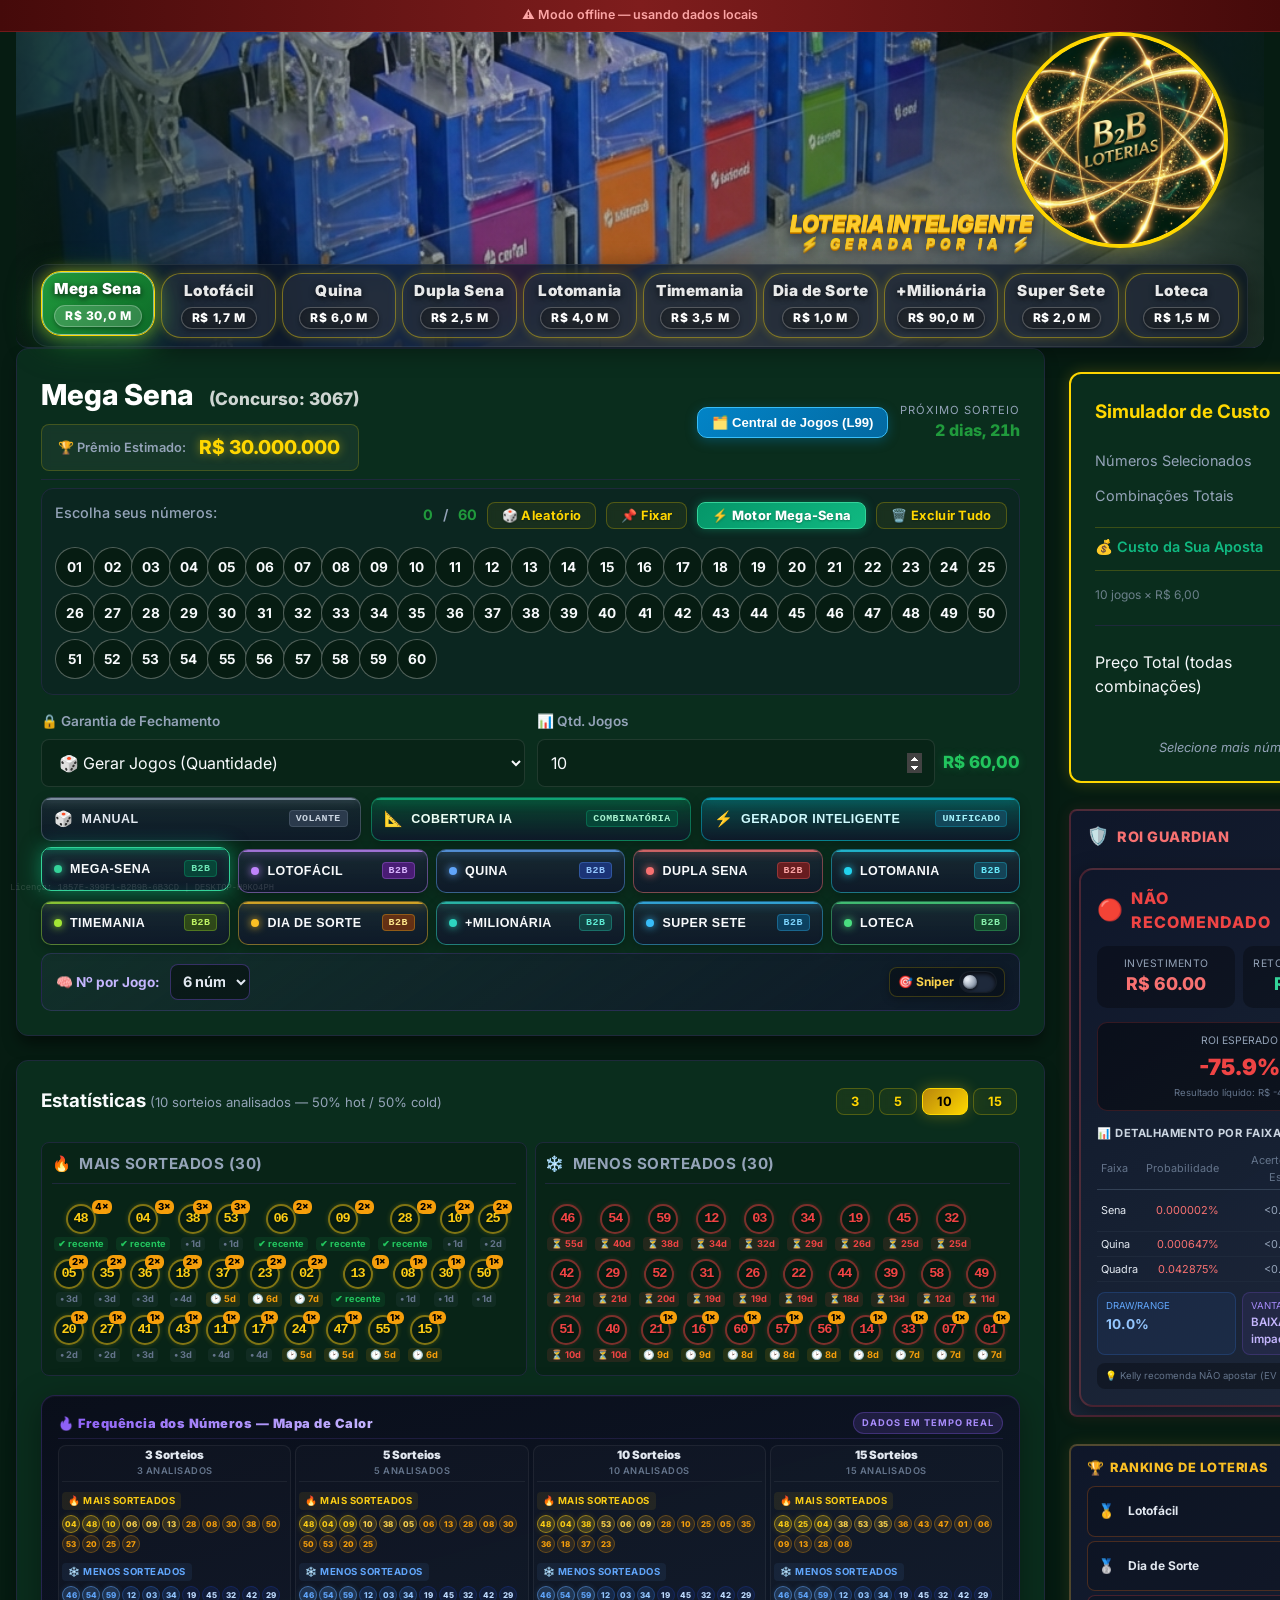
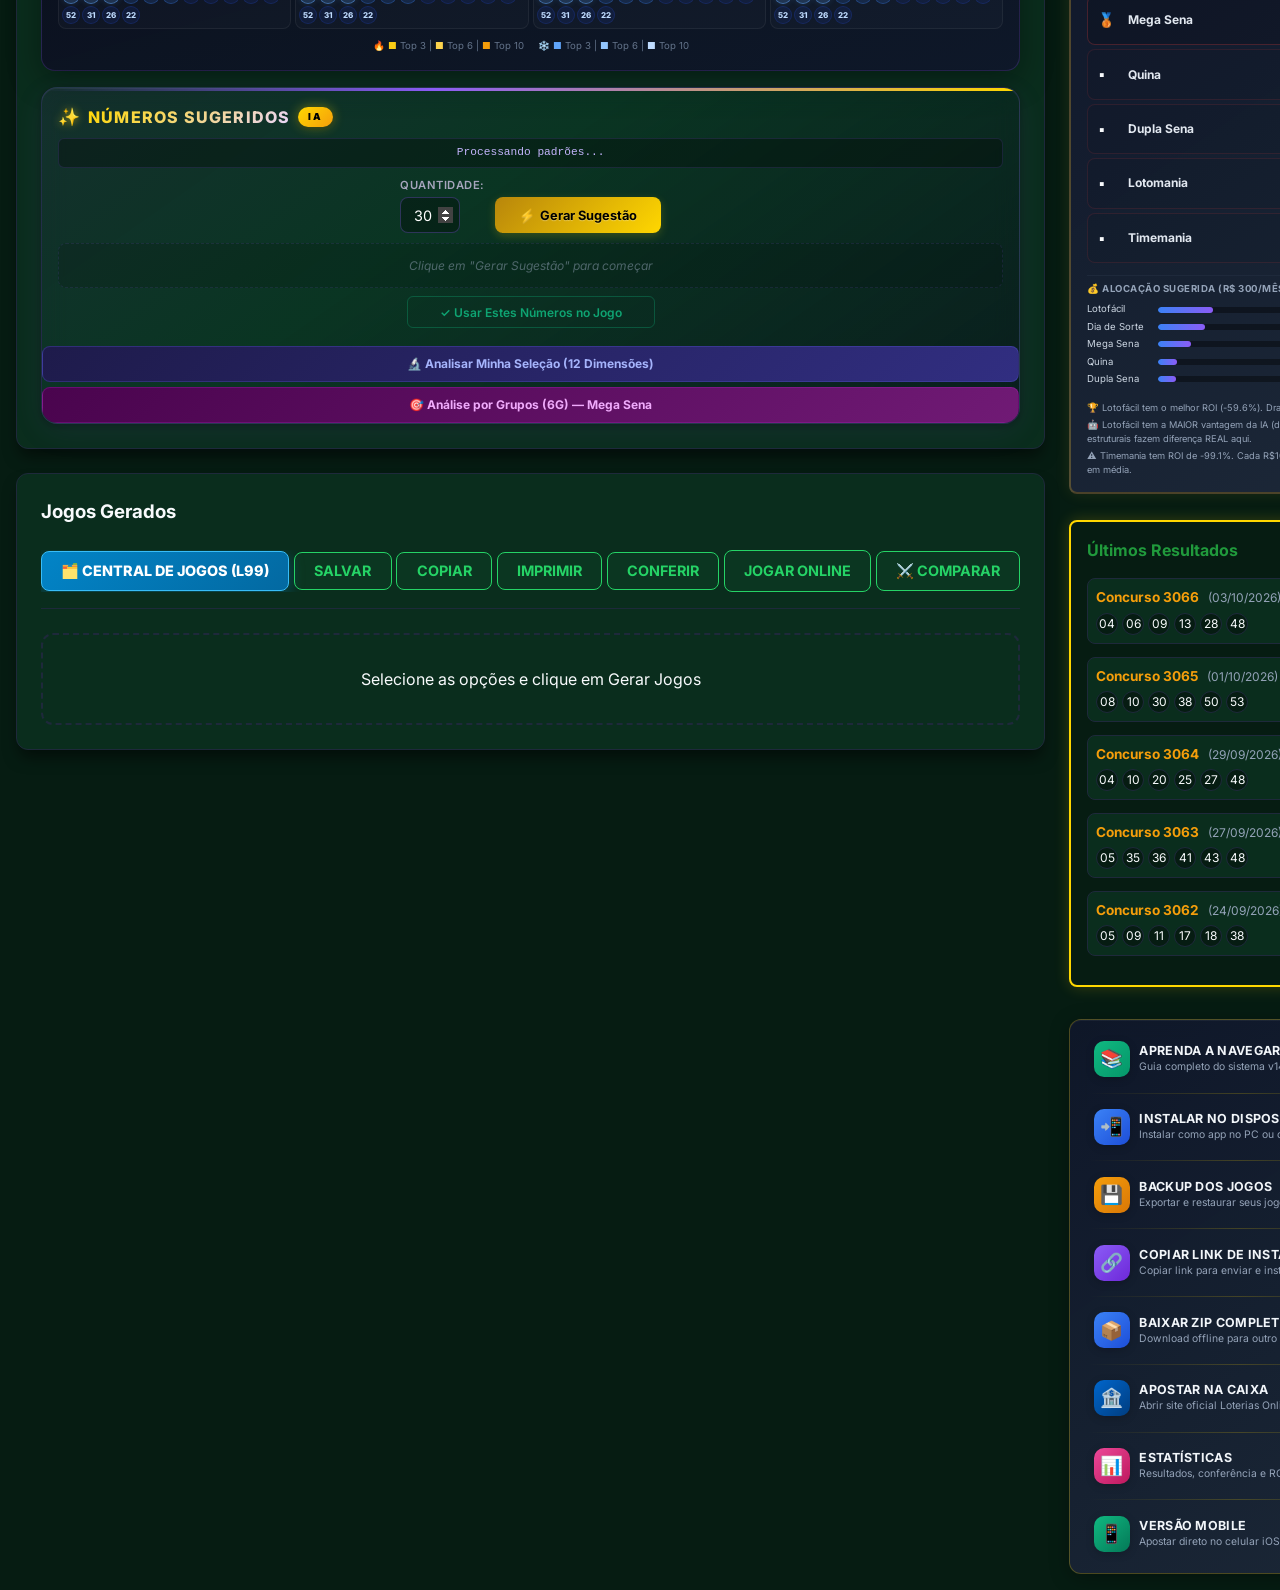
==== index.html @ 56652b35 "Corrige fechamento de bloco em js/ui.js e atualiza cache buster da versao web e mobile" ====
<!DOCTYPE html>
<html lang="pt-BR">

<head><meta http-equiv="Cache-Control" content="no-cache, no-store, must-revalidate"><meta http-equiv="Pragma" content="no-cache"><meta http-equiv="Expires" content="0">
    <meta charset="UTF-8">
    <meta name="viewport" content="width=device-width, initial-scale=1.0">
    <!-- Cache controlado pelo servidor (server.js) -->
    <meta http-equiv="Content-Security-Policy" content="default-src * 'self' 'unsafe-inline' 'unsafe-eval' data: blob:; script-src * 'unsafe-inline' 'unsafe-eval'; style-src * 'unsafe-inline'; img-src * data: blob:; connect-src *; font-src * data:;">
    <title>B2B Loterias</title>
    <!-- BUILD: 2026-06-16T20:53 — cache-buster automático -->
    <meta name="build-version" content="2026-06-16-2053">


    <!-- PWA ATIVADO — Permite instalar como app (sem barra do Chrome) -->
    <link rel="manifest" href="manifest.json">
    <meta name="theme-color" content="#10B981">
    <script>
    // Rastreador de erros visual para depuração remota
    window.addEventListener('error', function(e) {
        var errDiv = document.getElementById('b2b-err-banner');
        if (!errDiv) {
            errDiv = document.createElement('div');
            errDiv.id = 'b2b-err-banner';
            errDiv.style = 'background: #dc2626; color: white; padding: 15px; font-family: monospace; font-size: 14px; position: fixed; top: 0; left: 0; right: 0; z-index: 99999; border-bottom: 3px solid #7f1d1d; max-height: 200px; overflow-y: auto;';
            errDiv.innerHTML = '<strong>[B2B-ERRO-CRÍTICO]</strong><br>';
            var closeBtn = document.createElement('button');
            closeBtn.innerText = 'Fechar';
            closeBtn.style = 'margin-top: 10px; padding: 5px 10px; background: white; color: #dc2626; border: none; font-weight: bold; cursor: pointer;';
            closeBtn.onclick = function() { errDiv.remove(); };
            errDiv.appendChild(closeBtn);
            document.body.appendChild(errDiv);
        }
        var msg = document.createElement('div');
        msg.style.marginTop = '10px';
        msg.innerText = e.message + ' em ' + e.filename + ':' + e.lineno + ':' + e.colno;
        errDiv.insertBefore(msg, errDiv.lastChild);
    });
    window.addEventListener('unhandledrejection', function(e) {
        var errDiv = document.getElementById('b2b-err-banner');
        if (!errDiv) {
            errDiv = document.createElement('div');
            errDiv.id = 'b2b-err-banner';
            errDiv.style = 'background: #dc2626; color: white; padding: 15px; font-family: monospace; font-size: 14px; position: fixed; top: 0; left: 0; right: 0; z-index: 99999; border-bottom: 3px solid #7f1d1d; max-height: 200px; overflow-y: auto;';
            errDiv.innerHTML = '<strong>[B2B-ERRO-CRÍTICO]</strong><br>';
            var closeBtn = document.createElement('button');
            closeBtn.innerText = 'Fechar';
            closeBtn.style = 'margin-top: 10px; padding: 5px 10px; background: white; color: #dc2626; border: none; font-weight: bold; cursor: pointer;';
            closeBtn.onclick = function() { errDiv.remove(); };
            errDiv.appendChild(closeBtn);
            document.body.appendChild(errDiv);
        }
        var msg = document.createElement('div');
        msg.style.marginTop = '10px';
        msg.innerText = 'Rejeição de Promise: ' + (e.reason ? (e.reason.message || e.reason) : e);
        errDiv.insertBefore(msg, errDiv.lastChild);
    });


    // Desregistrar Service Worker UMA VEZ (não repetir a cada load)
    if ('serviceWorker' in navigator && !localStorage.getItem('b2b_sw_cleaned_v3')) {
        navigator.serviceWorker.getRegistrations().then(function(registrations) {
            registrations.forEach(function(registration) {
                registration.unregister().then(function() {
                    console.log('[B2B] Service Worker desregistrado!');
                });
            });
        });
        if (caches) {
            caches.keys().then(function(names) {
                names.forEach(function(name) {
                    caches.delete(name);
                    console.log('[B2B] Cache removido: ' + name);
                });
            });
        }
        localStorage.setItem('b2b_sw_cleaned_v3', '1');
    }
    </script>
    <meta name="apple-mobile-web-app-capable" content="yes">
    <meta name="apple-mobile-web-app-status-bar-style" content="black-translucent">
    <meta name="apple-mobile-web-app-title" content="B2B Loterias">
    <link rel="apple-touch-icon" href="img/icon-192.png">
    <meta name="mobile-web-app-capable" content="yes">
    <meta name="application-name" content="B2B Loterias">
    <meta name="description" content="Gerador inteligente de apostas para todas as loterias da Caixa com IA">

    <link href="https://fonts.googleapis.com/css2?family=Inter:wght@400;600;800&display=swap" rel="stylesheet">
    <link rel="stylesheet" href="styles/main.css?v=20260904_V3">
    <link rel="stylesheet" href="styles/components.css?v=1781904541">
    <link rel="stylesheet" href="styles/lottery.css?v=1781904541">
    <link rel="stylesheet" href="styles/responsive.css?v=1781904541">
    <link rel="stylesheet" href="styles/comparison.css?v=1781904541">

    <!-- Service Worker DESABILITADO — Causava reload infinito + ERR_FAILED -->
    <script>
    // Limpeza DEFINITIVA: desregistrar qualquer SW residual (NUNCA re-registrar)
    if ('serviceWorker' in navigator) {
        navigator.serviceWorker.getRegistrations().then(function(regs) {
            regs.forEach(function(r) {
                r.unregister().then(function() {
                    console.log('[B2B] SW residual removido com sucesso');
                });
            });
        });
    }
    </script>
</head>

<body>
    <div class="app-container">

        <header>
            <!-- Removed potential blocker div -->
            <div class="header-top" style="display: flex; justify-content: flex-end; align-items: center; padding: 0 20px; min-height: 130px; position: relative;">
                <style>
                    @keyframes liquidGold {
                        0% { background-position: -200% center; }
                        100% { background-position: 200% center; }
                    }
                    @keyframes quantumAura {
                        0%, 100% { 
                            filter: drop-shadow(0 0 10px rgba(255, 215, 0, 0.4)) contrast(1.1); 
                            transform: translateY(-50%) scale(1);
                        }
                        50% { 
                            filter: drop-shadow(0 0 25px rgba(255, 215, 0, 0.7)) contrast(1.3);
                            transform: translateY(-50%) scale(1.01);
                        }
                    }
                    .tagline-quantum-high {
                        position: absolute;
                        right: 215px;
                        top: 92%;
                        transform: translateY(-50%);
                        text-align: right;
                        z-index: 50;
                        pointer-events: none;
                        display: flex;
                        flex-direction: column;
                        align-items: flex-end;
                        animation: quantumAura 4s ease-in-out infinite;
                    }
                    .gold-3d-text {
                        color: #FFD700;
                        font-family: 'Inter', sans-serif;
                        font-style: italic;
                        font-weight: 900;
                        text-transform: uppercase;
                        display: block;
                        line-height: 1;
                        text-shadow: 
                            0 1px 0 #d4af37, 
                            0 2px 0 #b8860b, 
                            0 3px 0 #996515, 
                            0 4px 12px rgba(0,0,0,0.9);
                        background: linear-gradient(110deg, #FFD700 30%, #fff8dc 50%, #FFD700 70%);
                        background-size: 200% auto;
                        -webkit-background-clip: text;
                        background-clip: text;
                        -webkit-text-fill-color: transparent;
                        animation: liquidGold 3s linear infinite;
                        white-space: nowrap;
                        filter: contrast(1.2) brightness(1.1);
                    }
                    .tagline-main-5d { font-size: 1.4rem; letter-spacing: -0.2px; }
                    .tagline-sub-5d { font-size: 0.85rem; letter-spacing: 5px; margin-top: 3px; opacity: 0.95; }
                    /* Mobile: reposicionar tagline */
                    @media screen and (max-width: 767px) {
                        .tagline-quantum-high {
                            position: relative;
                            right: auto;
                            top: auto;
                            transform: none;
                            text-align: center;
                            align-items: center;
                            flex: 1;
                            margin-top: 0;
                            animation: none;
                        }
                        .tagline-main-5d { font-size: 1.1rem; }
                        .tagline-sub-5d { font-size: 0.6rem; letter-spacing: 3px; }
                    }
                    @keyframes pulseGlowSuperSete {
                        0% { box-shadow: 0 4px 15px rgba(56,189,248,0.35); border-color: #38bdf8; }
                        100% { box-shadow: 0 0 22px rgba(56,189,248,0.85), 0 0 35px rgba(2,132,199,0.6); border-color: #bae6fd; transform: translateY(-1px); }
                    }
                    @keyframes pulseGlowMega {
                        0% { box-shadow: 0 4px 15px rgba(16,185,129,0.35); border-color: #34d399; }
                        100% { box-shadow: 0 0 22px rgba(16,185,129,0.85), 0 0 35px rgba(5,150,105,0.6); border-color: #a7f3d0; }
                    }
                    @keyframes pulseGlowQuina {
                        0% { box-shadow: 0 4px 15px rgba(37,99,235,0.35); border-color: #60a5fa; }
                        100% { box-shadow: 0 0 25px rgba(59,130,246,0.9), 0 0 40px rgba(37,99,235,0.7); border-color: #bfdbfe; transform: translateY(-1px); }
                    }
                    @keyframes pulseGlowLotofacil {
                        0% { box-shadow: 0 4px 15px rgba(192,132,252,0.35); border-color: #c084fc; }
                        100% { box-shadow: 0 0 22px rgba(168,85,247,0.85), 0 0 35px rgba(147,51,234,0.6); border-color: #e9d5ff; }
                    }

                </style>
                <div class="tagline-quantum-high">
                    <span class="gold-3d-text tagline-main-5d">Loteria Inteligente</span>
                    <span class="gold-3d-text tagline-sub-5d">⚡ Gerada por IA ⚡</span>
                </div>
                <div class="brand-logo" style="z-index: 10;">
                    <div class="logo-container">
                        <img src="img/logo_atom.png" alt="B2B Loterias" class="header-logo-img">
                    </div>
                </div>
            </div>
            <nav>
                <button class="nav-btn active" data-game="megasena">
                    <span class="nav-name">Mega Sena</span>
                <span class="nav-prize" id="prize-nav-megasena">R$ 30,0 M</span>
                </button>
                <button class="nav-btn" data-game="lotofacil">
                    <span class="nav-name">Lotofácil</span>
                    <span class="nav-prize" id="prize-nav-lotofacil">R$ 1,7 M</span>
                </button>
                <button class="nav-btn" data-game="quina">
                    <span class="nav-name">Quina</span>
                    <span class="nav-prize" id="prize-nav-quina">R$ 6,0 M</span>
                </button>
                <button class="nav-btn" data-game="duplasena">
                    <span class="nav-name">Dupla Sena</span>
                    <span class="nav-prize" id="prize-nav-duplasena">R$ 2,5 M</span>
                </button>
                <button class="nav-btn" data-game="lotomania">
                    <span class="nav-name">Lotomania</span>
                    <span class="nav-prize" id="prize-nav-lotomania">R$ 4,0 M</span>
                </button>
                <button class="nav-btn" data-game="timemania">
                    <span class="nav-name">Timemania</span>
                    <span class="nav-prize" id="prize-nav-timemania">R$ 3,5 M</span>
                </button>
                <button class="nav-btn" data-game="diadesorte">
                    <span class="nav-name">Dia de Sorte</span>
                    <span class="nav-prize" id="prize-nav-diadesorte">R$ 1,0 M</span>
                </button>
                <button class="nav-btn" data-game="milionaria">
                    <span class="nav-name">+Milionária</span>
                    <span class="nav-prize" id="prize-nav-milionaria">R$ 10,0 M</span>
                </button>
                <button class="nav-btn" data-game="supersete">
                    <span class="nav-name">Super Sete</span>
                    <span class="nav-prize" id="prize-nav-supersete">R$ 2,0 M</span>
                </button>
                <button class="nav-btn" data-game="loteca">
                    <span class="nav-name">Loteca</span>
                    <span class="nav-prize" id="prize-nav-loteca">R$ 1,5 M</span>
                </button>

            </nav>
        </header>

        <div class="content-wrapper">
            <main class="main-content">
                <div class="game-config">
                    <div class="panel-header" style="flex-wrap: wrap; gap: 1rem;">
                        <div class="header-left">
                            <h2 id="current-game-title" style="margin-bottom: 0.2rem;">Mega Sena</h2>
                            <div id="prize-display" class="prize-display" style="display: block;">
                                <div class="prize-inner">
                                    <span class="prize-label">🏆 Prêmio Estimado:</span>
                                    <span class="prize-value" id="prize-value">R$ 30.000.000</span>
                                    <span class="prize-badge" id="prize-badge" style="display: none;">ACUMULADO!</span>
                                </div>
                            </div>
                        </div>
                        <div class="countdown" style="display:flex; align-items:center; gap:12px;">
                            <button id="btn-top-central-jogos" style="display:inline-flex;align-items:center;gap:6px;background:linear-gradient(135deg,#0284c7,#0369a1);border:1px solid #38bdf8;color:#fff;font-weight:800;padding:7px 14px;border-radius:10px;cursor:pointer;box-shadow:0 3px 12px rgba(2,132,199,0.35);font-size:0.82rem;transition:all 0.2s;" title="Abrir Central de Jogos Salvos (Pasta L99)">
                                🗂️ Central de Jogos (L99)
                            </button>
                            <div>
                                <small>Próximo Sorteio</small>
                                <span class="timer" id="timer">--:--:--</span>
                            </div>
                        </div>
                    </div>

                    <div class="controls">
                        <!-- Selection Area First now for logic flow -->
                        <div class="selection-area">
                            <div class="selection-header">
                                <label>Escolha seus números:</label>
                                <div class="selection-info">
                                    <span id="selected-count">0</span> / <span id="max-selection">0</span>
                                    <button id="btn-random-select" class="sm-btn" title="Selecionar Aleatório">🎲
                                        Aleatório</button>
                                    <button id="btn-fixed-mode" class="sm-btn" title="Modo Fixar Números">📌
                                        Fixar</button>
                                    <button id="btn-quick-motor-megasena" class="sm-btn" style="background: linear-gradient(135deg, #059669, #10b981); color: #ffffff; border: 1px solid #34d399; font-weight: 800; cursor: pointer; box-shadow: 0 0 10px rgba(16,185,129,0.4); display: none;" title="Abrir Motor Inteligente Mega-Sena (B2B)">⚡ Motor Mega-Sena</button>
                                    <button id="btn-quick-motor-lotofacil" class="sm-btn" style="background: linear-gradient(135deg, #7c3aed, #9333ea); color: #ffffff; border: 1px solid #c084fc; font-weight: 800; cursor: pointer; box-shadow: 0 0 10px rgba(192,132,252,0.4); display: none;" title="Abrir Motor Inteligente Lotofácil (B2B)">⚡ Motor Lotofácil</button>
                                    <button id="btn-quick-motor-quina" class="sm-btn" style="background: linear-gradient(135deg, #1d4ed8, #2563eb); color: #ffffff; border: 1px solid #60a5fa; font-weight: 800; cursor: pointer; box-shadow: 0 0 10px rgba(37,99,235,0.4); display: none;" title="Abrir Motor Quina (B2B)">🔷 Motor Quina (B2B)</button>
                                    <button id="btn-quick-motor-duplasena" class="sm-btn" style="background: linear-gradient(135deg, #b91c1c, #dc2626); color: #ffffff; border: 1px solid #f87171; font-weight: 800; cursor: pointer; box-shadow: 0 0 10px rgba(220,38,38,0.4); display: none;" title="Abrir Motor Dupla Sena (B2B)">🎯 Motor Dupla Sena (B2B)</button>
                                    <button id="btn-quick-motor-lotomania" class="sm-btn" style="background: linear-gradient(135deg, #ea580c, #f97316); color: #ffffff; border: 1px solid #fb923c; font-weight: 800; cursor: pointer; box-shadow: 0 0 10px rgba(249,115,22,0.4); display: none;" title="Abrir Motor Lotomania (B2B)">⚛️ Motor Lotomania</button>
                                    <button id="btn-quick-motor-timemania" class="sm-btn" style="background: linear-gradient(135deg, #15803d, #16a34a); color: #ffffff; border: 1px solid #86efac; font-weight: 800; cursor: pointer; box-shadow: 0 0 10px rgba(22,163,74,0.4); display: none;" title="Abrir Motor Timemania (B2B)">⚽ Motor Timemania</button>
                                    <button id="btn-quick-motor-diadesorte" class="sm-btn" style="background: linear-gradient(135deg, #d97706, #f59e0b); color: #ffffff; border: 1px solid #fde68a; font-weight: 800; cursor: pointer; box-shadow: 0 0 10px rgba(245,158,11,0.4); display: none;" title="Abrir Motor Dia de Sorte (B2B)">🍀 Motor Dia de Sorte</button>
                                    <button id="btn-quick-motor-milionaria" class="sm-btn" style="background: linear-gradient(135deg, #0d9488, #14b8a6); color: #ffffff; border: 1px solid #5eead4; font-weight: 800; cursor: pointer; box-shadow: 0 0 10px rgba(20,184,166,0.4); display: none;" title="Abrir Motor +Milionária (B2B)">💎 Motor +Milionária</button>
                                    <button id="btn-quick-motor-supersete" class="sm-btn" style="background: linear-gradient(135deg, #0284c7, #0ea5e9); color: #ffffff; border: 1px solid #38bdf8; font-weight: 800; cursor: pointer; box-shadow: 0 0 10px rgba(14,165,233,0.4); display: none;" title="Abrir Motor Super Sete (B2B)">⚡ Motor Super Sete</button>
                                    <button id="btn-quick-motor-loteca" class="sm-btn" style="background: linear-gradient(135deg, #15803d, #16a34a); color: #ffffff; border: 1px solid #4ade80; font-weight: 800; cursor: pointer; box-shadow: 0 0 10px rgba(34,197,94,0.4); display: none;" title="Abrir Motor Loteca (B2B)">⚽ Motor Loteca (B2B)</button>
                                    <button id="btn-clear-selection" class="sm-btn" title="Limpar todos os números selecionados e jogos gerados" style="margin-left: auto;">🗑️ Excluir Tudo</button>
                                </div>
                            </div>
                            <div id="number-selection-grid" class="number-grid">
                                <!-- Grid injected by JS -->
                            </div>
                            <div id="fixed-info-panel" class="fixed-info"
                                style="display:none; margin-top: 5px; font-size: 0.8em; color: #F59E0B;">
                                Fixos: <span id="fixed-numbers-list"></span>
                            </div>
                        </div>


                        <!-- ══ MÊS DA SORTE — Dia de Sorte (hidden para outras loterias) ══ -->
                        <div id="mes-sorte-row" class="control-row" style="display:none; grid-template-columns: 1fr; gap: 10px; margin-bottom: 4px; padding: 10px 14px; background: linear-gradient(145deg, rgba(226,120,32,0.08), rgba(15,23,42,0.9)); border: 1px solid rgba(226,120,32,0.3); border-radius: 10px;">
                            <div class="control-group" style="margin-bottom:0;">
                                <label for="mes-sorte-select" style="color:#F59E0B; font-size:0.85rem; font-weight:700; display:flex; align-items:center; gap:6px; margin-bottom:6px;">
                                    🗓️ Mês da Sorte
                                    <span style="font-size:0.72rem; color:#94A3B8; font-weight:400;">(cabeçalho do arquivo salvo)</span>
                                </label>
                                <select id="mes-sorte-select" style="width:100%; background:rgba(0,0,0,0.45); border:1px solid rgba(226,120,32,0.4); color:#E2E8F0; padding:8px 12px; border-radius:8px; font-size:0.9rem; font-weight:600; cursor:pointer; outline:none; height:38px; transition: border-color 0.2s;">
                                    <option value="">— Selecione o Mês da Sorte —</option>
                                    <option value="Janeiro">Janeiro</option>
                                    <option value="Fevereiro">Fevereiro</option>
                                    <option value="Março">Março</option>
                                    <option value="Abril">Abril</option>
                                    <option value="Maio">Maio</option>
                                    <option value="Junho">Junho</option>
                                    <option value="Julho">Julho</option>
                                    <option value="Agosto">Agosto</option>
                                    <option value="Setembro">Setembro</option>
                                    <option value="Outubro">Outubro</option>
                                    <option value="Novembro">Novembro</option>
                                    <option value="Dezembro">Dezembro</option>
                                </select>
                            </div>
                        </div>

                        <div class="control-row" style="grid-template-columns: 1fr 1fr; gap: 12px; align-items: end;">
                            <div class="control-group">
                                <label>🔒 Garantia de Fechamento</label>
                                <select id="closing-type">
                                    <option value="6">Garantir 6 pontos</option>
                                    <option value="5">Garantir 5 pontos (Quadra/Quina)</option>
                                    <option value="4">Garantir 4 pontos</option>
                                </select>
                            </div>

                            <div class="control-group">
                                <label>📊 Qtd. Jogos</label>
                                <div style="display:flex;align-items:center;gap:8px;">
                                    <input type="number" id="games-quantity" min="1" max="500000" value="10" style="flex:1;">
                                    <span id="current-bet-cost" style="font-size:1.05rem;color:#22C55E;font-weight:800;white-space:nowrap;text-shadow:0 0 8px rgba(34,197,94,0.3);">R$ 0,00</span>
                                </div>
                            </div>
                        </div>

                        <!-- Botões de Ação — MOTORES PRINCIPAIS (DESIGN FUTURISTA PADRONIZADO) -->
                        <div id="action-buttons-row" style="display:flex;gap:10px;align-items:stretch;margin-top:10px;">
                            <button id="generate-btn" class="cyber-btn cyber-top-manual" style="flex:1;min-width:0;" title="Gera jogos com os seus números selecionados no volante. Cobertura combinatória otimizada (Greedy Set Cover) + Filtros P5-P95 + ROI honesto. Você escolhe os números, o motor otimiza a distribuição.">
                                <span class="cyber-btn-icon">🎲</span>
                                <span class="cyber-name">MANUAL</span>
                                <span class="cyber-tag">VOLANTE</span>
                            </button>
                            <button id="generate-coverage-btn" class="cyber-btn cyber-top-cobertura" style="flex:1;min-width:0;" title="Motor de Cobertura Pura — Matemática combinatória. Greedy Set Cover + filtros P5-P95. Ative o Sniper para focar em um pool reduzido baseado em evidência estatística real.">
                                <span class="cyber-btn-icon">📐</span>
                                <span class="cyber-name">COBERTURA IA</span>
                                <span class="cyber-tag">COMBINATÓRIA</span>
                            </button>
                            <button id="btn-gerador-inteligente" class="cyber-btn cyber-top-smart" style="flex:1;min-width:0;" title="Motor unificado de Cobertura Pura — Matemática combinatória sem previsão. Usa TODOS os números, Greedy Set Cover, filtros P5-P95, anti-concentração. Mostra ROI honesto ANTES de gerar. Toggle Sniper disponível.">
                                <span class="cyber-btn-icon">⚡</span>
                                <span class="cyber-name">GERADOR INTELIGENTE</span>
                                <span class="cyber-tag">UNIFICADO</span>
                            </button>
                        </div>

                        <!-- MOTORES EXCLUSIVOS B2B LOTERIAS (Cyber HUD Padronizado) -->
                        <div id="b2b-motors-row" style="display:grid; grid-template-columns: repeat(auto-fit, minmax(180px, 1fr)); gap: 8px; margin-top: 8px;">
                            <button id="btn-motor-megasena" class="cyber-btn cyber-mega" title="MOTOR MEGA-SENA — B2B LOTERIAS: Grupos A (01-30) e B (31-60), modelos 3/3, 2/4, 4/2, 1/5, 5/1, filtro rígido máx 3 consecutivos, Lift, Z-score, Centróide Simétrico, Auto-pesos, Modo Sniper e Honestidade Matemática.">
                                <span class="cyber-led"></span>
                                <span class="cyber-name">MEGA-SENA</span>
                                <span class="cyber-tag">B2B</span>
                            </button>
                            <button id="btn-motor-lotofacil" class="cyber-btn cyber-loto" title="MOTOR INTELIGENTE LOTOFÁCIL — B2B LOTERIAS: Análise obrigatória 10 concursos, divisões dinâmicas, relações 7/8, 8/7, 6/9, 9/6, consecutividade máx 5, Score B2B e Transparência Matemática.">
                                <span class="cyber-led"></span>
                                <span class="cyber-name">LOTOFÁCIL</span>
                                <span class="cyber-tag">B2B</span>
                            </button>
                            <button id="btn-motor-quina" class="cyber-btn cyber-quina" title="MOTOR QUINA — B2B LOTERIAS: Grupos A (01-40) e B (41-80), 5 dezenas, modelos 3/2, 2/3, 4/1, 1/4, 5/0, 0/5, máx 2 consecutivos, Lift/Z-score, Centróide Simétrico (202.5), Auto-pesos, IGA (0-100), Modo Sniper e Honestidade Matemática.">
                                <span class="cyber-led"></span>
                                <span class="cyber-name">QUINA</span>
                                <span class="cyber-tag">B2B</span>
                            </button>
                            <button id="btn-motor-duplasena" class="cyber-btn cyber-dupla" title="MOTOR DUPLA SENA — B2B LOTERIAS: Grupos A (01-25) e B (26-50), modelos 3/3, 2/4, 4/2, 1/5, 5/1, filtro rígido máx 3 consecutivos, Lift, Z-score, Centróide Simétrico (153), Auto-pesos, IGA (0-100), Modo Sniper e Honestidade Matemática.">
                                <span class="cyber-led"></span>
                                <span class="cyber-name">DUPLA SENA</span>
                                <span class="cyber-tag">B2B</span>
                            </button>
                            <button id="btn-motor-lotomania" class="cyber-btn cyber-mania" title="MOTOR LOTOMANIA — B2B LOTERIAS: 5 Conjuntos estritos de 20 numeros, 10 por conjunto (5x10=50), consecutividade maxima de 4 no jogo ordenado, scoring estatistico e auditoria 10 pontos.">
                                <span class="cyber-led"></span>
                                <span class="cyber-name">LOTOMANIA</span>
                                <span class="cyber-tag">B2B</span>
                            </button>
                            <button id="btn-motor-timemania" class="cyber-btn cyber-time" title="MOTOR TIMEMANIA — B2B LOTERIAS: Divisão analítica em 4 Grupos (G1..G4), 10 dezenas por jogo, IFM 8D, Time do Coração (80 clubes), Bloqueio de 3 Consecutivos no grupo, SNIPER adaptativo e Auditoria 10 pontos.">
                                <span class="cyber-led"></span>
                                <span class="cyber-name">TIMEMANIA</span>
                                <span class="cyber-tag">B2B</span>
                            </button>
                            <button id="btn-motor-diadesorte" class="cyber-btn cyber-sorte" title="MOTOR DIA DE SORTE — B2B LOTERIAS: Grupos A (01-15) e B (16-31), modelos 3+4, 4+3, 5+2, 2+5, filtro máx 3 consecutivos, Lift/Z-score, auto-pesos e Mês da Sorte com Honestidade Matemática.">
                                <span class="cyber-led"></span>
                                <span class="cyber-name">DIA DE SORTE</span>
                                <span class="cyber-tag">B2B</span>
                            </button>
                            <button id="btn-motor-milionaria" class="cyber-btn cyber-mil" title="MOTOR +MILIONÁRIA — B2B LOTERIAS: 50 Números, 6 Dezenas + 2 Trevos, Pool de 20 a 50 dezenas, Score IFM 10D, Centróide Simétrico, Diversificação Máxima, Modo Sniper e Honestidade Científica.">
                                <span class="cyber-led"></span>
                                <span class="cyber-name">+MILIONÁRIA</span>
                                <span class="cyber-tag">B2B</span>
                            </button>
                            <button id="btn-motor-supersete" class="cyber-btn cyber-super" title="MOTOR SUPER SETE — B2B LOTERIAS: 7 Modelos de Colunas (C1..C7), 0 a 9, Lift Intercolunas Regularizado, Centróide Simétrico (μ=31.5, σ=7.60), Diversificação de Hamming (dH ≥ 4), Modo Sniper, Score SMS e Honestidade Matemática.">
                                <span class="cyber-led"></span>
                                <span class="cyber-name">SUPER SETE</span>
                                <span class="cyber-tag">B2B</span>
                            </button>
                            <button id="btn-motor-loteca" class="cyber-btn cyber-loteca" title="MOTOR LOTECA — B2B LOTERIAS: 14 Jogos, Dixon-Coles Bivariado, Monte Carlo 100k, Entropia de Shannon, 7 Duques, 4 Ternos/Trios, Fechamentos Reduzidos e 12 Seções Técnicas.">
                                <span class="cyber-led"></span>
                                <span class="cyber-name">LOTECA</span>
                                <span class="cyber-tag">B2B</span>
                            </button>
                        </div>

                        <!-- PAINEL MOTOR MEGA-SENA DO B2B LOTERIAS -->
                        <div id="motor-megasena-panel" style="display:none; margin-top: 12px; padding: 16px; background: radial-gradient(circle at top left, rgba(5, 150, 105, 0.25), rgba(15, 23, 42, 0.95)); border: 1px solid #10b981; border-radius: 12px; box-shadow: 0 8px 30px rgba(0,0,0,0.4);">
                            <div style="display: flex; justify-content: space-between; align-items: center; flex-wrap: wrap; gap: 8px; margin-bottom: 10px;">
                                <div style="font-size: 1.05rem; font-weight: 800; color: #34d399; display: flex; align-items: center; gap: 8px;">
                                    ⚡ MOTOR INTELIGENTE MEGA-SENA — B2B LOTERIAS
                                </div>
                                <span style="font-size: 0.75rem; background: rgba(16, 185, 129, 0.15); color: #a7f3d0; padding: 2px 8px; border-radius: 999px; border: 1px solid rgba(16, 185, 129, 0.3); font-weight: 700;">
                                    Pool 60 (A: 01-30 | B: 31-60) • Max Consecutivo ≤ 3 • Modelos 3/3, 2/4, 4/2 • Lift/Z-Score • Sniper
                                </span>
                            </div>
                            <p style="font-size: 0.8rem; color: #94a3b8; line-height: 1.5; margin: 0 0 12px 0;">
                                Motor matemático, probabilístico e combinatório com partição obrigatória em <strong style="color:#34d399;">Grupo A (01-30)</strong> e <strong style="color:#6ee7b7;">Grupo B (31-60)</strong>. Ordenação dinâmica dos modelos hipergeométricos (<strong style="color:#fcd34d;">3/3, 2/4, 4/2, 1/5, 5/1</strong>), bloqueio rígido de <strong>mais de 3 consecutivos</strong>, matriz Lift/Z-score com regularização Bayesiana, centróide simétrico ($\mu=30.5, \Sigma=183$) e modo 🎯 SNIPER.
                            </p>
                            <div style="display: grid; grid-template-columns: repeat(auto-fit, minmax(200px, 1fr)); gap: 10px; margin-bottom: 12px;">
                                <div>
                                    <label style="font-size: 0.75rem; color: #94a3b8; font-weight: 700; display: block; margin-bottom: 4px;">Janela de Análise Histórica:</label>
                                    <select id="select-historico-megasena" style="width: 100%; background: rgba(0,0,0,0.5); border: 1px solid rgba(16,185,129,0.3); color: #e2e8f0; padding: 6px 8px; border-radius: 6px; font-size: 0.8rem; font-weight: 600;">
                                        <option value="3">Últimos 3 Concursos</option>
                                        <option value="5">Últimos 5 Concursos</option>
                                        <option value="10">Últimos 10 Concursos</option>
                                        <option value="20">Últimos 20 Concursos</option>
                                        <option value="30" selected>Últimos 30 Concursos (Recomendado)</option>
                                        <option value="50">Últimos 50 Concursos</option>
                                        <option value="75">Últimos 75 Concursos</option>
                                        <option value="100">Últimos 100 Concursos</option>
                                    </select>
                                </div>
                                <div>
                                    <label style="font-size: 0.75rem; color: #94a3b8; font-weight: 700; display: block; margin-bottom: 4px;">Estratégia do Motor:</label>
                                    <select id="select-estrategia-megasena" style="width: 100%; background: rgba(0,0,0,0.5); border: 1px solid rgba(16,185,129,0.3); color: #e2e8f0; padding: 6px 8px; border-radius: 6px; font-size: 0.8rem; font-weight: 600;">
                                        <option value="equilibrada" selected>1 — Equilibrada (Padrão Multicritério)</option>
                                        <option value="sniper">2 — 🎯 Modo Sniper (Alta Concentração)</option>
                                        <option value="frequencia_historica">3 — Frequência Histórica</option>
                                        <option value="frequencia_recente">4 — Frequência Recente</option>
                                        <option value="atrasos_recuperacoes">5 — Atrasos e Recuperações</option>
                                        <option value="pares_trios">6 — Melhores Pares e Trios</option>
                                        <option value="coocorrencia_lift_zscore">7 — Coocorrência / Lift / Z-Score</option>
                                        <option value="auto_pesos">8 — Auto-Pesos Adaptativos</option>
                                    </select>
                                </div>
                                <div>
                                    <label style="font-size: 0.75rem; color: #94a3b8; font-weight: 700; display: block; margin-bottom: 4px;">Pool de Dezenas:</label>
                                    <select id="select-pool-megasena" style="width: 100%; background: rgba(0,0,0,0.5); border: 1px solid rgba(16,185,129,0.3); color: #e2e8f0; padding: 6px 8px; border-radius: 6px; font-size: 0.8rem; font-weight: 600;">
                                        <option value="automatico" selected>Pool Oficial Completo (01 a 60)</option>
                                        <option value="personalizado">Pool Personalizado (Marcados no Volante)</option>
                                    </select>
                                </div>
                                <div>
                                    <label style="font-size: 0.75rem; color: #94a3b8; font-weight: 700; display: block; margin-bottom: 4px;">Modelo A/B Preferencial:</label>
                                    <select id="select-modelo-megasena" style="width: 100%; background: rgba(0,0,0,0.5); border: 1px solid rgba(16,185,129,0.3); color: #e2e8f0; padding: 6px 8px; border-radius: 6px; font-size: 0.8rem; font-weight: 600;">
                                        <option value="auto" selected>Automático (Dinâmico pelo Histórico)</option>
                                        <option value="3/3">Modelo 3/3 (3A + 3B — 32.9%)</option>
                                        <option value="2/4">Modelo 2/4 (2A + 4B — 23.8%)</option>
                                        <option value="4/2">Modelo 4/2 (4A + 2B — 23.8%)</option>
                                        <option value="1/5">Modelo 1/5 (1A + 5B — 8.5%)</option>
                                        <option value="5/1">Modelo 5/1 (5A + 1B — 8.5%)</option>
                                    </select>
                                </div>
                            </div>
                            <div style="display: flex; gap: 8px; flex-wrap: wrap;">
                                <button id="btn-executar-motor-megasena" style="flex: 2; min-width: 220px; background: linear-gradient(135deg, #059669, #10b981); border: 1px solid #34d399; color: white; padding: 10px 14px; border-radius: 6px; font-weight: 800; font-size: 0.88rem; cursor: pointer; display: flex; align-items: center; justify-content: center; gap: 8px; box-shadow: 0 0 12px rgba(16,185,129,0.4);">
                                    ⚡ GERAR CARTEIRA (MOTOR MEGA-SENA V6.0 — AUDITADO 100%)
                                </button>
                                <button id="btn-relatorio-motor-megasena" style="flex: 1; min-width: 180px; background: rgba(15,23,42,0.8); border: 1px solid #10b981; color: #a7f3d0; padding: 10px 12px; border-radius: 6px; font-weight: 700; font-size: 0.82rem; cursor: pointer;">
                                    🔬 RELATÓRIO TÉCNICO
                                </button>
                                <button id="btn-backtest-motor-megasena" style="flex: 1; min-width: 180px; background: rgba(15,23,42,0.8); border: 1px solid #f59e0b; color: #fde68a; padding: 10px 12px; border-radius: 6px; font-weight: 700; font-size: 0.82rem; cursor: pointer;">
                                    📈 BACKTESTING WALK-FORWARD
                                </button>
                            </div>
                        </div>

                        <!-- PAINEL MOTOR LOTOFÁCIL DO B2B LOTERIAS -->
                        <div id="motor-lotofacil-panel" style="display:none; margin-top: 12px; padding: 16px; background: radial-gradient(circle at top left, rgba(147, 51, 234, 0.25), rgba(15, 23, 42, 0.95)); border: 1px solid #a855f7; border-radius: 12px; box-shadow: 0 8px 30px rgba(0,0,0,0.4);">
                            <!-- SELETOR DE ABAS DO MOTOR LOTOFACIL -->
                            <div style="display: flex; gap: 8px; margin-bottom: 14px; border-bottom: 1px solid rgba(168,85,247,0.3); padding-bottom: 10px;">
                                <button id="tab-btn-lotofacil-estatistico" type="button" style="flex: 1; padding: 8px 12px; border-radius: 8px; border: 1px solid #a855f7; background: linear-gradient(135deg, rgba(124,58,237,0.5), rgba(168,85,247,0.3)); color: #fff; font-weight: 700; font-size: 0.85rem; cursor: pointer; display: flex; align-items: center; justify-content: center; gap: 6px;">
                                    ⚡ Motor Estatístico B2B
                                </button>
                                <button id="tab-btn-lotofacil-grupos" type="button" style="flex: 1; padding: 8px 12px; border-radius: 8px; border: 1px solid rgba(245,158,11,0.4); background: rgba(15,23,42,0.6); color: #fde68a; font-weight: 700; font-size: 0.85rem; cursor: pointer; display: flex; align-items: center; justify-content: center; gap: 6px;">
                                    🎲 Fechamento por Grupos (Jogador)
                                </button>
                            </div>

                            <!-- SUB-PAINEL 1: MOTOR ESTATISTICO TRADICIONAL -->
                            <div id="subpanel-lotofacil-estatistico">
                                <div style="display: flex; justify-content: space-between; align-items: center; flex-wrap: wrap; gap: 8px; margin-bottom: 10px;">
                                    <div style="font-size: 1.05rem; font-weight: 800; color: #c084fc; display: flex; align-items: center; gap: 8px;">
                                        ⚡ MOTOR INTELIGENTE LOTOFÁCIL — B2B LOTERIAS
                                    </div>
                                    <span style="font-size: 0.75rem; background: rgba(192, 132, 252, 0.15); color: #e9d5ff; padding: 2px 8px; border-radius: 999px; border: 1px solid rgba(192, 132, 252, 0.3); font-weight: 700;">
                                        Análise 10 Concursos • Divisão Dinâmica • Max Consecutivo ≤ 5
                                    </span>
                                </div>
                                <p style="font-size: 0.8rem; color: #cbd5e1; line-height: 1.5; margin: 0 0 12px 0;">
                                    Exploração combinatória profunda com divisões testadas dinamicamente (<strong style="color:#c084fc;">01-13/14-25, 01-12/13-25, 01-11/12-25</strong>), relações prioritárias (<strong style="color:#a7f3d0;">7/8, 8/7, 6/9, 9/6</strong>), filtro rígido de consecutividade (<strong>≤ 5</strong>), Score B2B multicritério e bloco obrigatório de Verdade Matemática.
                                </p>
                                <div style="display: grid; grid-template-columns: 1fr 1fr; gap: 10px; margin-bottom: 12px;">
                                    <div>
                                        <label style="font-size: 0.75rem; color: #94a3b8; font-weight: 700; display: block; margin-bottom: 4px;">Janela de Análise:</label>
                                        <select id="select-historico-lotofacil" style="width: 100%; background: rgba(0,0,0,0.5); border: 1px solid rgba(192,132,252,0.3); color: #e2e8f0; padding: 6px 8px; border-radius: 6px; font-size: 0.8rem; font-weight: 600;">
                                            <option value="10" selected>Últimos 10 Concursos (Obrigatório / Padrão)</option>
                                            <option value="20">Últimos 20 Concursos</option>
                                            <option value="50">Últimos 50 Concursos</option>
                                            <option value="100">Últimos 100 Concursos</option>
                                        </select>
                                    </div>
                                    <div>
                                        <label style="font-size: 0.75rem; color: #94a3b8; font-weight: 700; display: block; margin-bottom: 4px;">Estratégia Combinatória:</label>
                                        <select id="select-estrategia-lotofacil" style="width: 100%; background: rgba(0,0,0,0.5); border: 1px solid rgba(192,132,252,0.3); color: #e2e8f0; padding: 6px 8px; border-radius: 6px; font-size: 0.8rem; font-weight: 600;">
                                            <option value="equilibrada" selected>Equilibrada (Score B2B + Cobertura)</option>
                                            <option value="exaustao_prioritaria">Exaustão da Estrutura Principal (7/8 ou 8/7)</option>
                                            <option value="ampla_cobertura">Ampla Cobertura (Diversificação Máxima)</option>
                                            <option value="frequencia_pura">Foco em Duplas & Trios Fortes</option>
                                        </select>
                                    </div>
                                </div>
                                <div style="display: flex; gap: 8px;">
                                    <button id="btn-executar-motor-lotofacil" style="flex: 2; background: linear-gradient(135deg, #7c3aed, #059669); border: 1px solid #a855f7; color: white; padding: 10px 14px; border-radius: 6px; font-weight: 800; font-size: 0.88rem; cursor: pointer; display: flex; align-items: center; justify-content: center; gap: 8px; box-shadow: 0 0 12px rgba(168,85,247,0.4);">
                                        ⚡ GERAR CARTEIRA (MOTOR LOTOFÁCIL)
                                    </button>
                                    <button id="btn-backtest-motor-lotofacil" style="flex: 1; background: rgba(124, 58, 237, 0.2); border: 1px solid #a855f7; color: #e9d5ff; padding: 10px 14px; border-radius: 6px; font-weight: 700; font-size: 0.85rem; cursor: pointer; display: flex; align-items: center; justify-content: center; gap: 6px;" title="Executa teste retrospectivo sem vazamento de dados futuros">
                                        📈 BACKTESTING
                                    </button>
                                </div>
                            </div>

                            <!-- SUB-PAINEL 2: MOTOR DE FECHAMENTO POR GRUPOS DO JOGADOR -->
                            <div id="subpanel-lotofacil-grupos" style="display:none;">
                                <div style="display: flex; justify-content: space-between; align-items: center; flex-wrap: wrap; gap: 8px; margin-bottom: 10px;">
                                    <div style="font-size: 1.05rem; font-weight: 800; color: #f59e0b; display: flex; align-items: center; gap: 8px;">
                                        🎲 MOTOR FECHAMENTO POR GRUPOS — LOTOFÁCIL
                                    </div>
                                    <span style="font-size: 0.75rem; background: rgba(245, 158, 11, 0.15); color: #fde68a; padding: 2px 8px; border-radius: 999px; border: 1px solid rgba(245, 158, 11, 0.3); font-weight: 700;">
                                        O Jogador Monta os Grupos • União Automática • Ordem Crescente
                                    </span>
                                </div>
                                <p style="font-size: 0.8rem; color: #cbd5e1; line-height: 1.5; margin: 0 0 12px 0;">
                                    O jogador define as dezenas de cada grupo. O motor combina os grupos para gerar jogos completos de 15 dezenas com números ordenados em ordem crescente e auditoria contra duplicatas. Escolha entre o fechamento de <strong>8 grupos (3 dezenas cada • até 25 Conjuntos)</strong> ou o desdobramento de <strong>5 grupos (5 dezenas cada • 100% das 25 Dezenas • 1 a 97 Conjuntos / Teto Máximo 1.246)</strong>.
                                </p>

                                <!-- Seletor de Modo de Grupos (8 Grupos vs 5 Grupos) -->
                                <div style="display: flex; gap: 8px; margin-bottom: 12px; background: rgba(0,0,0,0.3); padding: 4px; border-radius: 8px; border: 1px solid rgba(245, 158, 11, 0.2);">
                                    <button id="btn-modo-8-grupos" type="button" style="flex: 1; padding: 8px 12px; border-radius: 6px; font-weight: 800; font-size: 0.82rem; cursor: pointer; transition: all 0.2s; background: linear-gradient(135deg, rgba(245,158,11,0.35), rgba(217,119,6,0.25)); border: 1px solid #f59e0b; color: #fff;">
                                        📊 Fechamento 8 Grupos (3 dezenas • 56 / 48 Jogos • até 25 Conjuntos)
                                    </button>
                                    <button id="btn-modo-5-grupos" type="button" style="flex: 1; padding: 8px 12px; border-radius: 6px; font-weight: 800; font-size: 0.82rem; cursor: pointer; transition: all 0.2s; background: rgba(15,23,42,0.6); border: 1px solid rgba(255,255,255,0.1); color: #cbd5e1;">
                                        ⭐ Fechamento 5 Grupos (5 dezenas • 10 Jogos • 100% das 25 Dezenas • 1 a 97 Conjuntos)
                                    </button>
                                </div>

                                <!-- Barra de Formação Estatística Automática por Concursos da Lotofácil (3 ou 5 dezenas) -->
                                <div style="display: flex; align-items: center; justify-content: space-between; flex-wrap: wrap; gap: 10px; margin-bottom: 12px; background: linear-gradient(135deg, rgba(245, 158, 11, 0.15), rgba(15, 23, 42, 0.95)); padding: 10px 14px; border-radius: 8px; border: 1px solid rgba(245, 158, 11, 0.45); box-shadow: 0 3px 12px rgba(0,0,0,0.3);">
                                    <div style="display: flex; flex-direction: column; gap: 2px;">
                                        <div id="titulo-freq-lotofacil" style="font-size: 0.82rem; font-weight: 800; color: #fde68a; display: flex; align-items: center; gap: 6px;">
                                            🔥 Formar 8 Grupos de 3 Dezenas por Estatística (Mais Sorteados → Menos Sorteados):
                                        </div>
                                        <div id="desc-freq-lotofacil" style="font-size: 0.72rem; color: #cbd5e1;">
                                            Preenche os 8 grupos (3 dezenas cada) por frequência oficial: Grupo 1 (Top 3 mais sorteados) até Grupo 8 (menos sorteados • 24 dezenas • rotação em até 25 conjuntos).
                                        </div>
                                    </div>
                                    <div style="display: flex; gap: 6px; align-items: center; flex-wrap: wrap;">
                                        <button id="btn-freq-modo-8-lotofacil" type="button" class="btn-freq-submodo-opt" style="background: rgba(245, 158, 11, 0.35); border: 1px solid #f59e0b; color: #fff; padding: 5px 10px; border-radius: 6px; font-weight: 800; font-size: 0.74rem; cursor: pointer; transition: all 0.2s;" title="Alternar para formação de 8 Grupos com 3 dezenas cada">
                                            📊 8 Grupos (3 dezenas)
                                        </button>
                                        <button id="btn-freq-modo-5-lotofacil" type="button" class="btn-freq-submodo-opt" style="background: rgba(15, 23, 42, 0.6); border: 1px solid rgba(255, 255, 255, 0.15); color: #cbd5e1; padding: 5px 10px; border-radius: 6px; font-weight: 700; font-size: 0.74rem; cursor: pointer; transition: all 0.2s;" title="Alternar para formação de 5 Grupos com 5 dezenas cada (100% das 25 dezenas)">
                                            ⭐ 5 Grupos (5 dezenas)
                                        </button>
                                        <span style="color: #64748b; margin: 0 4px;">|</span>
                                        <button id="btn-freq-lotofacil-3" type="button" class="btn-freq-lotofacil-opt" data-concursos="3" style="background: rgba(245, 158, 11, 0.18); border: 1px solid #f59e0b; color: #fde68a; padding: 6px 13px; border-radius: 6px; font-weight: 800; font-size: 0.8rem; cursor: pointer; display: flex; align-items: center; gap: 5px; transition: all 0.2s;" title="Formar os grupos pelos números mais sorteados nos últimos 3 sorteios">
                                            ⚡ 3 Sorteios
                                        </button>
                                        <button id="btn-freq-lotofacil-5" type="button" class="btn-freq-lotofacil-opt" data-concursos="5" style="background: rgba(245, 158, 11, 0.18); border: 1px solid #f59e0b; color: #fde68a; padding: 6px 13px; border-radius: 6px; font-weight: 800; font-size: 0.8rem; cursor: pointer; display: flex; align-items: center; gap: 5px; transition: all 0.2s;" title="Formar os grupos pelos números mais sorteados nos últimos 5 sorteios">
                                            ⚡ 5 Sorteios
                                        </button>
                                        <button id="btn-freq-lotofacil-10" type="button" class="btn-freq-lotofacil-opt" data-concursos="10" style="background: rgba(245, 158, 11, 0.18); border: 1px solid #f59e0b; color: #fde68a; padding: 6px 13px; border-radius: 6px; font-weight: 800; font-size: 0.8rem; cursor: pointer; display: flex; align-items: center; gap: 5px; transition: all 0.2s;" title="Formar os grupos pelos números mais sorteados nos últimos 10 sorteios">
                                            ⚡ 10 Sorteios
                                        </button>
                                        <button id="btn-freq-lotofacil-15" type="button" class="btn-freq-lotofacil-opt" data-concursos="15" style="background: rgba(245, 158, 11, 0.18); border: 1px solid #f59e0b; color: #fde68a; padding: 6px 13px; border-radius: 6px; font-weight: 800; font-size: 0.8rem; cursor: pointer; display: flex; align-items: center; gap: 5px; transition: all 0.2s;" title="Formar os grupos pelos números mais sorteados nos últimos 15 sorteios">
                                            ⚡ 15 Sorteios
                                        </button>
                                    </div>
                                </div>

                                <!-- Painel Exclusivo de Configuração do Modo 8 Grupos (3 dezenas • até 25 Conjuntos) -->
                                <div id="painel-config-8-grupos" style="background: rgba(245, 158, 11, 0.08); border: 1px solid rgba(245, 158, 11, 0.35); border-radius: 10px; padding: 12px 14px; margin-bottom: 14px;">
                                    <div style="display: flex; justify-content: space-between; align-items: center; margin-bottom: 8px; flex-wrap: wrap; gap: 6px;">
                                        <span style="font-weight: 800; font-size: 0.84rem; color: #fde68a; display: flex; align-items: center; gap: 6px;">
                                            📊 CONFIGURAÇÃO: 8 GRUPOS DE 3 DEZENAS (24 DEZENAS NO POOL DE 25)
                                        </span>
                                        <span style="font-size: 0.72rem; background: rgba(245, 158, 11, 0.2); color: #fde68a; padding: 2px 8px; border-radius: 6px; font-weight: 700;">
                                            C(8,5) = 56 Jogos / Planilha 48 Jogos • até 25 Conjuntos • 0 Duplicatas
                                        </span>
                                    </div>
                                    <p style="font-size: 0.77rem; color: #cbd5e1; margin: 0 0 10px 0; line-height: 1.5;">
                                        O apostador define as 24 dezenas do 1º conjunto (8 grupos com 3 dezenas cada). O motor desdobra automaticamente até <strong>25 conjuntos de fechamento</strong> rotacionando cientificamente as exclusões da 25ª dezena para máxima cobertura matemática.
                                    </p>

                                    <!-- Campo de Entrada Rápida de Sequência das 25 Dezenas do Pool 8x3 -->
                                    <div style="display: flex; gap: 8px; margin-bottom: 10px; align-items: center;">
                                        <input type="text" id="input-sequencia-25-lotofacil" placeholder="Cole aqui a sequência das 25 dezenas ordenadas por prioridade/frequência (ex: 20, 10, 11, 25, 03, ...)" style="flex: 1; background: rgba(0,0,0,0.5); border: 1px solid rgba(245, 158, 11, 0.35); color: #fff; padding: 7px 10px; border-radius: 6px; font-size: 0.8rem;">
                                        <button id="btn-aplicar-sequencia-25-lotofacil" type="button" style="background: linear-gradient(135deg, #f59e0b, #d97706); border: 1px solid #fbbf24; color: #1e1b4b; padding: 7px 12px; border-radius: 6px; font-weight: 800; font-size: 0.78rem; cursor: pointer; white-space: nowrap;">
                                            ⚡ Distribuir nos 8 Grupos
                                        </button>
                                    </div>

                                    <!-- Seletor de Quantidade de Conjuntos do Modo 8 Grupos -->
                                    <div style="margin-top: 6px;">
                                        <label style="font-size: 0.74rem; color: #fde68a; font-weight: 700; display: block; margin-bottom: 3px;">
                                            Quantidade de Conjuntos no Desdobramento 8×3:
                                        </label>
                                        <select id="select-qtd-conjuntos-lotofacil" style="width: 100%; background: rgba(0,0,0,0.6); border: 1px solid rgba(245, 158, 11, 0.4); color: #fde68a; padding: 7px 10px; border-radius: 6px; font-size: 0.82rem; font-weight: 700;">
                                            <option value="25" selected>✨ Desdobramento Máximo: 25 Conjuntos (Pool 25 • 1.105 a 1.400 Jogos • 0 Duplicatas)</option>
                                            <option value="20">20 Conjuntos (Pool 25 • 890 a 1.120 Jogos)</option>
                                            <option value="15">15 Conjuntos (Pool 25 • 675 a 840 Jogos)</option>
                                            <option value="10">10 Conjuntos (Pool 25 • 455 a 560 Jogos)</option>
                                            <option value="5">5 Conjuntos (Pool 25 • 235 a 280 Jogos)</option>
                                            <option value="1">1º Conjunto Base Apenas (24 Dezenas • 48 a 56 Jogos)</option>
                                        </select>
                                    </div>
                                </div>

                                <!-- Painel Exclusivo de Configuração do Modo 5 Grupos -->
                                <div id="painel-config-5-grupos" style="display: none; background: rgba(59, 130, 246, 0.08); border: 1px solid rgba(59, 130, 246, 0.35); border-radius: 10px; padding: 12px 14px; margin-bottom: 14px;">
                                    <div style="display: flex; justify-content: space-between; align-items: center; margin-bottom: 8px; flex-wrap: wrap; gap: 6px;">
                                        <span style="font-weight: 800; font-size: 0.84rem; color: #93c5fd; display: flex; align-items: center; gap: 6px;">
                                            ⭐ CONFIGURAÇÃO: 5 GRUPOS DE 5 DEZENAS (25 NÚMEROS • 100% DA LOTOFÁCIL)
                                        </span>
                                        <span style="font-size: 0.72rem; background: rgba(59, 130, 246, 0.2); color: #bfdbfe; padding: 2px 8px; border-radius: 6px; font-weight: 700;">
                                            C(5,3) = 10 Jogos por Conjunto • 0 Duplicatas
                                        </span>
                                    </div>
                                    <p style="font-size: 0.77rem; color: #cbd5e1; margin: 0 0 10px 0; line-height: 1.5;">
                                        O apostador informa as 25 dezenas do primeiro conjunto (5 grupos com 5 números cada). O motor desdobra automaticamente os conjuntos subsequentes sem duplicidade de conjuntos e sem repetição de jogos, considerando os 5 números para a direita e os 5 números para baixo (97 conjuntos = 970 jogos 100% únicos).
                                    </p>

                                    <!-- Campo de Entrada Rápida de Sequência das 25 Dezenas -->
                                    <div style="display: flex; gap: 8px; margin-bottom: 10px; align-items: center;">
                                        <input type="text" id="input-sequencia-25-dezenas" placeholder="Cole aqui as 25 dezenas do 1º conjunto (ex: 16 25 6 13 24 19 23 5 8 11 ...)" style="flex: 1; background: rgba(0,0,0,0.5); border: 1px solid rgba(59, 130, 246, 0.3); color: #fff; padding: 7px 10px; border-radius: 6px; font-size: 0.8rem;">
                                        <button id="btn-aplicar-sequencia-25" type="button" style="background: linear-gradient(135deg, #2563eb, #1d4ed8); border: 1px solid #60a5fa; color: #fff; padding: 7px 12px; border-radius: 6px; font-weight: 700; font-size: 0.78rem; cursor: pointer; white-space: nowrap;">
                                            ⚡ Distribuir nos 5 Grupos
                                        </button>
                                    </div>

                                    <!-- Seletor de Quantidade de Conjuntos a Desdobrar -->
                                    <div style="margin-top: 6px;">
                                        <label style="font-size: 0.74rem; color: #93c5fd; font-weight: 700; display: block; margin-bottom: 3px;">
                                            Quantidade de Conjuntos no Desdobramento 5×5:
                                        </label>
                                        <select id="select-qtd-conjuntos-5-grupos" style="width: 100%; background: rgba(0,0,0,0.6); border: 1px solid rgba(59, 130, 246, 0.4); color: #93c5fd; padding: 7px 10px; border-radius: 6px; font-size: 0.82rem; font-weight: 700;">
                                            <option value="auto" selected>✨ Desdobramento Completo: 97 Conjuntos (970 Jogos • R$ 3.395,00 • 0 Duplicatas)</option>
                                            <option value="1246">🚀 Teto Máximo Matricial: 1.246 Conjuntos (12.460 Jogos • R$ 43.610,00 • 0 Duplicatas)</option>
                                            <option value="74">74 Conjuntos: 37 Horizontais + 37 Verticais (740 Jogos • R$ 2.590,00)</option>
                                            <option value="37">37 Conjuntos: Fase 1 Horizontal (370 Jogos • R$ 1.295,00)</option>
                                            <option value="21">21 Conjuntos (210 Jogos • R$ 735,00)</option>
                                            <option value="10">10 Conjuntos (100 Jogos • R$ 350,00)</option>
                                            <option value="5">5 Conjuntos (50 Jogos • R$ 175,00)</option>
                                            <option value="1">1º Conjunto Base Apenas (10 Jogos • R$ 35,00)</option>
                                        </select>
                                    </div>
                                </div>

                                <!-- Barra de Ações Rápidas -->
                                <div style="display: flex; gap: 8px; flex-wrap: wrap; margin-bottom: 12px;">
                                    <button id="btn-carregar-exemplo-grupos" type="button" style="background: rgba(245, 158, 11, 0.2); border: 1px solid #f59e0b; color: #fde68a; padding: 6px 12px; border-radius: 6px; font-weight: 700; font-size: 0.78rem; cursor: pointer; display: flex; align-items: center; gap: 6px;" title="Carrega os 8 grupos de 3 dezenas da planilha padrão">
                                        📥 Carregar Exemplo Planilha (8 Grupos de 3)
                                    </button>
                                    <button id="btn-carregar-exemplo-5-grupos" type="button" style="background: rgba(59, 130, 246, 0.2); border: 1px solid #3b82f6; color: #93c5fd; padding: 6px 12px; border-radius: 6px; font-weight: 700; font-size: 0.78rem; cursor: pointer; display: flex; align-items: center; gap: 6px;" title="Carrega a matriz exemplo de 5 grupos da planilha do jogador">
                                        ⭐ Carregar Exemplo Planilha (5 Grupos de 5)
                                    </button>
                                    <button id="btn-distribuir-volante-grupos" type="button" style="background: rgba(16, 185, 129, 0.2); border: 1px solid #10b981; color: #a7f3d0; padding: 6px 12px; border-radius: 6px; font-weight: 700; font-size: 0.78rem; cursor: pointer; display: flex; align-items: center; gap: 6px;" title="Distribui os números selecionados no volante entre os grupos">
                                        ✨ Distribuir Seleção do Volante
                                    </button>
                                    <button id="btn-limpar-todos-grupos" type="button" style="background: rgba(239, 68, 68, 0.2); border: 1px solid #ef4444; color: #fca5a5; padding: 6px 12px; border-radius: 6px; font-weight: 700; font-size: 0.78rem; cursor: pointer; display: flex; align-items: center; gap: 6px;">
                                        🧹 Limpar Grupos
                                    </button>
                                </div>

                                <!-- Parâmetros de Combinação -->
                                <div style="display: grid; grid-template-columns: repeat(auto-fit, minmax(180px, 1fr)); gap: 10px; margin-bottom: 12px;">
                                    <div>
                                        <label style="font-size: 0.75rem; color: #94a3b8; font-weight: 700; display: block; margin-bottom: 4px;">Modo Combinatório:</label>
                                        <select id="select-modo-combinatorio-grupos" style="width: 100%; background: rgba(0,0,0,0.5); border: 1px solid rgba(245, 158, 11, 0.3); color: #e2e8f0; padding: 6px 8px; border-radius: 6px; font-size: 0.8rem; font-weight: 600;">
                                            <option value="fechamento_total" selected>Fechamento Total C(8,5) = 56 Jogos (100% de Cobertura)</option>
                                            <option value="fechamento_5_grupos">Fechamento 5 Grupos C(5,3) = 10 Jogos por Conjunto (100% de Cobertura)</option>
                                            <option value="planilha_48">Matriz da Planilha (48 Jogos)</option>
                                            <option value="sem_duplicatas">Matriz da Planilha Otimizada (46 Jogos Únicos)</option>
                                            <option value="otimizado_24">Fechamento Otimizado Compacto (24 Jogos)</option>
                                        </select>
                                    </div>
                                    <div>
                                        <label style="font-size: 0.75rem; color: #94a3b8; font-weight: 700; display: block; margin-bottom: 4px;">Grupos por Jogo (k):</label>
                                        <select id="select-k-grupos-por-jogo" style="width: 100%; background: rgba(0,0,0,0.5); border: 1px solid rgba(245, 158, 11, 0.3); color: #e2e8f0; padding: 6px 8px; border-radius: 6px; font-size: 0.8rem; font-weight: 600;">
                                            <option value="5" selected>5 Grupos por Jogo (padrão p/ grupos de 3 = 15 dezenas)</option>
                                            <option value="3">3 Grupos por Jogo (p/ grupos de 5 = 15 dezenas)</option>
                                            <option value="4">4 Grupos por Jogo</option>
                                            <option value="6">6 Grupos por Jogo</option>
                                        </select>
                                    </div>
                                    <div style="display: flex; align-items: flex-end; padding-bottom: 4px;">
                                        <label style="display: flex; align-items: center; gap: 8px; font-size: 0.78rem; color: #cbd5e1; cursor: pointer;">
                                            <input type="checkbox" id="check-eliminar-duplicados-grupos" checked style="accent-color: #f59e0b; width: 16px; height: 16px;">
                                            <span>Eliminar Jogos Duplicados</span>
                                        </label>
                                    </div>
                                </div>

<!-- Grid dos 8 Grupos Interativos -->
                                <div id="grid-grupos-lotofacil" style="display: grid; grid-template-columns: repeat(auto-fit, minmax(210px, 1fr)); gap: 8px; margin-bottom: 12px;">
                                    <!-- Cards dos 8 Grupos -->
                                    <div class="card-grupo-lotofacil" style="background: rgba(15,23,42,0.7); border: 1px solid rgba(245,158,11,0.25); border-radius: 8px; padding: 8px 10px;">
                                        <div style="display: flex; justify-content: space-between; align-items: center; margin-bottom: 4px;">
                                            <span style="font-weight: 800; font-size: 0.8rem; color: #fde68a;">Grupo 1</span>
                                            <span class="badge-grupo-count" id="badge-count-grupo-1" style="font-size: 0.7rem; color: #94a3b8; background: rgba(0,0,0,0.4); padding: 1px 6px; border-radius: 4px;">0 dezenas</span>
                                        </div>
                                        <input type="text" class="input-grupo-dezenas" id="input-grupo-1" data-grupo="1" placeholder="Ex: 3, 13, 19" style="width: 100%; background: rgba(0,0,0,0.5); border: 1px solid rgba(255,255,255,0.15); color: #fff; padding: 6px 8px; border-radius: 4px; font-size: 0.82rem; font-weight: 600;">
                                    </div>
                                    <div class="card-grupo-lotofacil" style="background: rgba(15,23,42,0.7); border: 1px solid rgba(245,158,11,0.25); border-radius: 8px; padding: 8px 10px;">
                                        <div style="display: flex; justify-content: space-between; align-items: center; margin-bottom: 4px;">
                                            <span style="font-weight: 800; font-size: 0.8rem; color: #fde68a;">Grupo 2</span>
                                            <span class="badge-grupo-count" id="badge-count-grupo-2" style="font-size: 0.7rem; color: #94a3b8; background: rgba(0,0,0,0.4); padding: 1px 6px; border-radius: 4px;">0 dezenas</span>
                                        </div>
                                        <input type="text" class="input-grupo-dezenas" id="input-grupo-2" data-grupo="2" placeholder="Ex: 7, 8, 14" style="width: 100%; background: rgba(0,0,0,0.5); border: 1px solid rgba(255,255,255,0.15); color: #fff; padding: 6px 8px; border-radius: 4px; font-size: 0.82rem; font-weight: 600;">
                                    </div>
                                    <div class="card-grupo-lotofacil" style="background: rgba(15,23,42,0.7); border: 1px solid rgba(245,158,11,0.25); border-radius: 8px; padding: 8px 10px;">
                                        <div style="display: flex; justify-content: space-between; align-items: center; margin-bottom: 4px;">
                                            <span style="font-weight: 800; font-size: 0.8rem; color: #fde68a;">Grupo 3</span>
                                            <span class="badge-grupo-count" id="badge-count-grupo-3" style="font-size: 0.7rem; color: #94a3b8; background: rgba(0,0,0,0.4); padding: 1px 6px; border-radius: 4px;">0 dezenas</span>
                                        </div>
                                        <input type="text" class="input-grupo-dezenas" id="input-grupo-3" data-grupo="3" placeholder="Ex: 1, 12, 20" style="width: 100%; background: rgba(0,0,0,0.5); border: 1px solid rgba(255,255,255,0.15); color: #fff; padding: 6px 8px; border-radius: 4px; font-size: 0.82rem; font-weight: 600;">
                                    </div>
                                    <div class="card-grupo-lotofacil" style="background: rgba(15,23,42,0.7); border: 1px solid rgba(245,158,11,0.25); border-radius: 8px; padding: 8px 10px;">
                                        <div style="display: flex; justify-content: space-between; align-items: center; margin-bottom: 4px;">
                                            <span style="font-weight: 800; font-size: 0.8rem; color: #fde68a;">Grupo 4</span>
                                            <span class="badge-grupo-count" id="badge-count-grupo-4" style="font-size: 0.7rem; color: #94a3b8; background: rgba(0,0,0,0.4); padding: 1px 6px; border-radius: 4px;">0 dezenas</span>
                                        </div>
                                        <input type="text" class="input-grupo-dezenas" id="input-grupo-4" data-grupo="4" placeholder="Ex: 5, 16, 23" style="width: 100%; background: rgba(0,0,0,0.5); border: 1px solid rgba(255,255,255,0.15); color: #fff; padding: 6px 8px; border-radius: 4px; font-size: 0.82rem; font-weight: 600;">
                                    </div>
                                    <div class="card-grupo-lotofacil" style="background: rgba(15,23,42,0.7); border: 1px solid rgba(245,158,11,0.25); border-radius: 8px; padding: 8px 10px;">
                                        <div style="display: flex; justify-content: space-between; align-items: center; margin-bottom: 4px;">
                                            <span style="font-weight: 800; font-size: 0.8rem; color: #fde68a;">Grupo 5</span>
                                            <span class="badge-grupo-count" id="badge-count-grupo-5" style="font-size: 0.7rem; color: #94a3b8; background: rgba(0,0,0,0.4); padding: 1px 6px; border-radius: 4px;">0 dezenas</span>
                                        </div>
                                        <input type="text" class="input-grupo-dezenas" id="input-grupo-5" data-grupo="5" placeholder="Ex: 6, 15, 18" style="width: 100%; background: rgba(0,0,0,0.5); border: 1px solid rgba(255,255,255,0.15); color: #fff; padding: 6px 8px; border-radius: 4px; font-size: 0.82rem; font-weight: 600;">
                                    </div>
                                    <div class="card-grupo-lotofacil card-grupo-lotofacil-extra" style="background: rgba(15,23,42,0.7); border: 1px solid rgba(245,158,11,0.25); border-radius: 8px; padding: 8px 10px;">
                                        <div style="display: flex; justify-content: space-between; align-items: center; margin-bottom: 4px;">
                                            <span style="font-weight: 800; font-size: 0.8rem; color: #fde68a;">Grupo 6</span>
                                            <span class="badge-grupo-count" id="badge-count-grupo-6" style="font-size: 0.7rem; color: #94a3b8; background: rgba(0,0,0,0.4); padding: 1px 6px; border-radius: 4px;">0 dezenas</span>
                                        </div>
                                        <input type="text" class="input-grupo-dezenas" id="input-grupo-6" data-grupo="6" placeholder="Ex: 4, 10, 17" style="width: 100%; background: rgba(0,0,0,0.5); border: 1px solid rgba(255,255,255,0.15); color: #fff; padding: 6px 8px; border-radius: 4px; font-size: 0.82rem; font-weight: 600;">
                                    </div>
                                    <div class="card-grupo-lotofacil card-grupo-lotofacil-extra" style="background: rgba(15,23,42,0.7); border: 1px solid rgba(245,158,11,0.25); border-radius: 8px; padding: 8px 10px;">
                                        <div style="display: flex; justify-content: space-between; align-items: center; margin-bottom: 4px;">
                                            <span style="font-weight: 800; font-size: 0.8rem; color: #fde68a;">Grupo 7</span>
                                            <span class="badge-grupo-count" id="badge-count-grupo-7" style="font-size: 0.7rem; color: #94a3b8; background: rgba(0,0,0,0.4); padding: 1px 6px; border-radius: 4px;">0 dezenas</span>
                                        </div>
                                        <input type="text" class="input-grupo-dezenas" id="input-grupo-7" data-grupo="7" placeholder="Ex: 9, 11, 25" style="width: 100%; background: rgba(0,0,0,0.5); border: 1px solid rgba(255,255,255,0.15); color: #fff; padding: 6px 8px; border-radius: 4px; font-size: 0.82rem; font-weight: 600;">
                                    </div>
                                    <div class="card-grupo-lotofacil card-grupo-lotofacil-extra" style="background: rgba(15,23,42,0.7); border: 1px solid rgba(245,158,11,0.25); border-radius: 8px; padding: 8px 10px;">
                                        <div style="display: flex; justify-content: space-between; align-items: center; margin-bottom: 4px;">
                                            <span style="font-weight: 800; font-size: 0.8rem; color: #fde68a;">Grupo 8</span>
                                            <span class="badge-grupo-count" id="badge-count-grupo-8" style="font-size: 0.7rem; color: #94a3b8; background: rgba(0,0,0,0.4); padding: 1px 6px; border-radius: 4px;">0 dezenas</span>
                                        </div>
                                        <input type="text" class="input-grupo-dezenas" id="input-grupo-8" data-grupo="8" placeholder="Ex: 2, 21, 24" style="width: 100%; background: rgba(0,0,0,0.5); border: 1px solid rgba(255,255,255,0.15); color: #fff; padding: 6px 8px; border-radius: 4px; font-size: 0.82rem; font-weight: 600;">
                                    </div>
                                </div>

                                <!-- Barra de Diagnóstico da Matriz em Tempo Real -->
                                <div id="diagnostico-grupos-lotofacil" style="padding: 10px 12px; background: rgba(0,0,0,0.35); border: 1px solid rgba(245, 158, 11, 0.2); border-radius: 8px; margin-bottom: 12px; font-size: 0.78rem; display: flex; justify-content: space-between; align-items: center; flex-wrap: wrap; gap: 8px;">
                                    <div>
                                        <span style="color: #94a3b8;">Dezenas Alocadas: </span>
                                        <strong id="diag-dezenas-alocadas" style="color: #fde68a;">0 / 25</strong>
                                        <span style="color: #64748b; margin: 0 4px;">|</span>
                                        <span style="color: #94a3b8;">Ausentes: </span>
                                        <span id="diag-dezenas-ausentes" style="color: #fca5a5;">Todas</span>
                                    </div>
                                    <div>
                                        <span style="color: #94a3b8;">Estimativa de Jogos: </span>
                                        <strong id="diag-total-jogos-est" style="color: #34d399;">56 jogos</strong>
                                        <span style="color: #94a3b8;"> (R$ <span id="diag-custo-jogos-est">196,00</span>)</span>
                                    </div>
                                </div>

                                <!-- Botão de Execução Principal -->
                                <div style="display: flex; gap: 8px;">
                                    <button id="btn-executar-motor-grupos" type="button" style="flex: 1; background: linear-gradient(135deg, #f59e0b, #d97706); border: 1px solid #fbbf24; color: #1e1b4b; padding: 12px 16px; border-radius: 8px; font-weight: 800; font-size: 0.92rem; cursor: pointer; display: flex; align-items: center; justify-content: center; gap: 8px; box-shadow: 0 0 15px rgba(245,158,11,0.4);">
                                        🚀 GERAR ATÉ 25 CONJUNTOS POR GRUPOS DE 3 (FECHAMENTO LOTOFÁCIL)
                                    </button>
                                </div>

                                <!-- Container Visual do Desdobramento dos Conjuntos da Lotofácil -->
                                <div id="container-visual-conjuntos-lotofacil" style="margin-top: 14px; display: none;"></div>
                            </div>
                        </div>

                        <!-- PAINEL MOTOR QUINA DO B2B LOTERIAS -->
                        <div id="motor-quina-panel" style="display:none; margin-top: 12px; padding: 16px; background: radial-gradient(circle at top left, rgba(29, 78, 216, 0.25), rgba(15, 23, 42, 0.95)); border: 1px solid #3b82f6; border-radius: 12px; box-shadow: 0 8px 30px rgba(0,0,0,0.4);">
                            <div style="display: flex; justify-content: space-between; align-items: center; flex-wrap: wrap; gap: 8px; margin-bottom: 10px;">
                                <div style="font-size: 1.05rem; font-weight: 800; color: #60a5fa; display: flex; align-items: center; gap: 8px;">
                                    🔷 MOTOR QUINA — B2B LOTERIAS (MÁXIMA ASSERTIVIDADE)
                                </div>
                                <span style="font-size: 0.75rem; background: rgba(59, 130, 246, 0.15); color: #bfdbfe; padding: 2px 8px; border-radius: 999px; border: 1px solid rgba(59, 130, 246, 0.3); font-weight: 700;">
                                    Pool 80 (A: 01-40 | B: 41-80) • Max Consecutivo ≤ 2 • Modelos 3/2, 2/3, 4/1 • Centróide 202.5 • IGA • Sniper
                                </span>
                            </div>
                            <p style="font-size: 0.8rem; color: #cbd5e1; line-height: 1.5; margin: 0 0 12px 0;">
                                Motor de máxima assertividade matemática, combinatória e estatística com partição obrigatória em <strong style="color:#60a5fa;">Grupo A (01-40)</strong> e <strong style="color:#93c5fd;">Grupo B (41-80)</strong>. Ordenação dinâmica dos modelos hipergeométricos (<strong style="color:#fcd34d;">3/2, 2/3, 4/1, 1/4, 5/0, 0/5</strong>), bloqueio rígido de <strong>no máximo 2 números consecutivos</strong>, matriz Lift/Z-score para pares e trios com regularização Bayesiana, centróide simétrico ($\mu=40.5, \Sigma=202.5$), auto-pesos e modo 🎯 SNIPER.
                            </p>
                            <div style="display: grid; grid-template-columns: repeat(auto-fit, minmax(180px, 1fr)); gap: 10px; margin-bottom: 12px;">
                                <div>
                                    <label style="font-size: 0.75rem; color: #94a3b8; font-weight: 700; display: block; margin-bottom: 4px;">Janela de Análise Histórica:</label>
                                    <select id="select-historico-quina" style="width: 100%; background: rgba(0,0,0,0.5); border: 1px solid rgba(59,130,246,0.3); color: #e2e8f0; padding: 6px 8px; border-radius: 6px; font-size: 0.8rem; font-weight: 600;">
                                        <option value="3">Últimos 3 Concursos</option>
                                        <option value="5">Últimos 5 Concursos</option>
                                        <option value="10">Últimos 10 Concursos</option>
                                        <option value="20">Últimos 20 Concursos</option>
                                        <option value="30" selected>Últimos 30 Concursos (Recomendado)</option>
                                        <option value="50">Últimos 50 Concursos</option>
                                        <option value="75">Últimos 75 Concursos</option>
                                        <option value="100">Últimos 100 Concursos</option>
                                    </select>
                                </div>
                                <div>
                                    <label style="font-size: 0.75rem; color: #94a3b8; font-weight: 700; display: block; margin-bottom: 4px;">Estratégia do Motor:</label>
                                    <select id="select-estrategia-quina" style="width: 100%; background: rgba(0,0,0,0.5); border: 1px solid rgba(59,130,246,0.3); color: #e2e8f0; padding: 6px 8px; border-radius: 6px; font-size: 0.8rem; font-weight: 600;">
                                        <option value="equilibrada" selected>1 — Equilibrada (Máxima Assertividade)</option>
                                        <option value="sniper">2 — 🎯 Modo Sniper (Máxima Seletividade)</option>
                                        <option value="frequencia_historica">3 — Frequência Histórica</option>
                                        <option value="frequencia_recente">4 — Frequência Recente (Momentum)</option>
                                        <option value="atrasos_recuperacoes">5 — Atrasos e Recuperações</option>
                                        <option value="pares_trios">6 — Melhores Pares e Trios</option>
                                        <option value="coocorrencia_lift_zscore">7 — Coocorrência / Lift / Z-Score</option>
                                        <option value="auto_pesos">8 — Auto-Pesos Adaptativos</option>
                                    </select>
                                </div>
                                <div>
                                    <label style="font-size: 0.75rem; color: #94a3b8; font-weight: 700; display: block; margin-bottom: 4px;">Pool de Dezenas:</label>
                                    <select id="select-pool-quina" style="width: 100%; background: rgba(0,0,0,0.5); border: 1px solid rgba(59,130,246,0.3); color: #e2e8f0; padding: 6px 8px; border-radius: 6px; font-size: 0.8rem; font-weight: 600;">
                                        <option value="automatico" selected>Pool Oficial Completo (01 a 80)</option>
                                        <option value="grupo_a">Grupo A (01 a 40)</option>
                                        <option value="grupo_b">Grupo B (41 a 80)</option>
                                        <option value="personalizado">Pool Personalizado (Marcados no Volante)</option>
                                    </select>
                                </div>
                                <div>
                                    <label style="font-size: 0.75rem; color: #94a3b8; font-weight: 700; display: block; margin-bottom: 4px;">Modelo A/B de Composição:</label>
                                    <select id="select-modelo-quina" style="width: 100%; background: rgba(0,0,0,0.5); border: 1px solid rgba(59,130,246,0.3); color: #e2e8f0; padding: 6px 8px; border-radius: 6px; font-size: 0.8rem; font-weight: 600;">
                                        <option value="auto" selected>Automático (Dinâmico pelo Histórico)</option>
                                        <option value="3/2">Modelo 3/2 (3A + 2B — 32.1%)</option>
                                        <option value="2/3">Modelo 2/3 (2A + 3B — 32.1%)</option>
                                        <option value="4/1">Modelo 4/1 (4A + 1B — 15.2%)</option>
                                        <option value="1/4">Modelo 1/4 (1A + 4B — 15.2%)</option>
                                        <option value="5/0">Modelo 5/0 (5A + 0B — 2.7%)</option>
                                        <option value="0/5">Modelo 0/5 (0A + 5B — 2.7%)</option>
                                    </select>
                                </div>
                            </div>
                            <div style="display: flex; gap: 8px; flex-wrap: wrap;">
                                <button id="btn-executar-motor-quina" style="flex: 2; min-width: 220px; background: linear-gradient(135deg, #1d4ed8, #2563eb); border: 1px solid #60a5fa; color: white; padding: 10px 14px; border-radius: 6px; font-weight: 800; font-size: 0.88rem; cursor: pointer; display: flex; align-items: center; justify-content: center; gap: 8px; box-shadow: 0 0 12px rgba(37,99,235,0.4);">
                                    🔷 GERAR CARTEIRA (MOTOR QUINA)
                                </button>
                                <button id="btn-relatorio-motor-quina" style="flex: 1; min-width: 180px; background: rgba(15,23,42,0.8); border: 1px solid #3b82f6; color: #93c5fd; padding: 10px 12px; border-radius: 6px; font-weight: 700; font-size: 0.82rem; cursor: pointer;">
                                    🔬 CENTRAL DE ASSERTIVIDADE
                                </button>
                                <button id="btn-backtest-motor-quina" style="flex: 1; min-width: 180px; background: rgba(15,23,42,0.8); border: 1px solid #f59e0b; color: #fde68a; padding: 10px 12px; border-radius: 6px; font-weight: 700; font-size: 0.82rem; cursor: pointer;">
                                    📈 BACKTESTING WALK-FORWARD
                                </button>
                            </div>
                        </div>

                        <!-- PAINEL MOTOR DUPLA SENA DO B2B LOTERIAS -->
                        <div id="motor-duplasena-panel" style="display:none; margin-top: 12px; padding: 16px; background: radial-gradient(circle at top left, rgba(220, 38, 38, 0.25), rgba(15, 23, 42, 0.95)); border: 1px solid #ef4444; border-radius: 12px; box-shadow: 0 8px 30px rgba(0,0,0,0.4);">
                            <div style="display: flex; justify-content: space-between; align-items: center; flex-wrap: wrap; gap: 8px; margin-bottom: 10px;">
                                <div style="font-size: 1.05rem; font-weight: 800; color: #f87171; display: flex; align-items: center; gap: 8px;">
                                    🔴 MOTOR INTELIGENTE DUPLA SENA — B2B LOTERIAS
                                </div>
                                <span style="font-size: 0.75rem; background: rgba(220, 38, 38, 0.15); color: #fca5a5; padding: 2px 8px; border-radius: 999px; border: 1px solid rgba(220, 38, 38, 0.3); font-weight: 700;">
                                    Pool 50 (A: 01-25 | B: 26-50) • Max Consecutivo ≤ 3 • Modelos 3/3, 2/4, 4/2 • Lift/Z-Score • IGA (0-100) • Sniper
                                </span>
                            </div>
                            <p style="font-size: 0.8rem; color: #cbd5e1; line-height: 1.5; margin: 0 0 12px 0;">
                                Motor de máxima assertividade matemática, combinatória e estatística com partição obrigatória em <strong style="color:#f87171;">Grupo A (01-25)</strong> e <strong style="color:#fca5a5;">Grupo B (26-50)</strong>. Ordenação dinâmica dos modelos hipergeométricos (<strong style="color:#fcd34d;">3/3, 2/4, 4/2, 1/5, 5/1</strong>), bloqueio rígido de <strong>mais de 3 consecutivos</strong>, matriz Lift/Z-score para pares e trios com regularização Bayesiana, centróide simétrico ($\mu=25.5, \Sigma=153$), auto-pesos e modo 🎯 SNIPER.
                            </p>
                            <div style="display: grid; grid-template-columns: repeat(auto-fit, minmax(180px, 1fr)); gap: 10px; margin-bottom: 12px;">
                                <div>
                                    <label style="font-size: 0.75rem; color: #94a3b8; font-weight: 700; display: block; margin-bottom: 4px;">Janela de Análise Histórica:</label>
                                    <select id="select-historico-duplasena" style="width: 100%; background: rgba(0,0,0,0.5); border: 1px solid rgba(220,38,38,0.3); color: #e2e8f0; padding: 6px 8px; border-radius: 6px; font-size: 0.8rem; font-weight: 600;">
                                        <option value="3">Últimos 3 Concursos</option>
                                        <option value="5">Últimos 5 Concursos</option>
                                        <option value="10">Últimos 10 Concursos</option>
                                        <option value="20">Últimos 20 Concursos</option>
                                        <option value="30" selected>Últimos 30 Concursos (Recomendado)</option>
                                        <option value="50">Últimos 50 Concursos</option>
                                        <option value="75">Últimos 75 Concursos</option>
                                        <option value="100">Últimos 100 Concursos</option>
                                    </select>
                                </div>
                                <div>
                                    <label style="font-size: 0.75rem; color: #94a3b8; font-weight: 700; display: block; margin-bottom: 4px;">Estratégia do Motor:</label>
                                    <select id="select-estrategia-duplasena" style="width: 100%; background: rgba(0,0,0,0.5); border: 1px solid rgba(220,38,38,0.3); color: #e2e8f0; padding: 6px 8px; border-radius: 6px; font-size: 0.8rem; font-weight: 600;">
                                        <option value="equilibrada" selected>1 — Equilibrada (Máxima Assertividade)</option>
                                        <option value="sniper">2 — 🎯 Modo Sniper (Máxima Seletividade)</option>
                                        <option value="frequencia_historica">3 — Frequência Histórica</option>
                                        <option value="frequencia_recente">4 — Frequência Recente (Momentum)</option>
                                        <option value="atrasos_recuperacoes">5 — Atrasos e Recuperações</option>
                                        <option value="pares_trios">6 — Melhores Pares e Trios</option>
                                        <option value="coocorrencia_lift_zscore">7 — Coocorrência / Lift / Z-Score</option>
                                        <option value="auto_pesos">8 — Auto-Pesos Adaptativos</option>
                                    </select>
                                </div>
                                <div>
                                    <label style="font-size: 0.75rem; color: #94a3b8; font-weight: 700; display: block; margin-bottom: 4px;">Pool de Dezenas:</label>
                                    <select id="select-pool-duplasena" style="width: 100%; background: rgba(0,0,0,0.5); border: 1px solid rgba(220,38,38,0.3); color: #e2e8f0; padding: 6px 8px; border-radius: 6px; font-size: 0.8rem; font-weight: 600;">
                                        <option value="automatico" selected>Pool Oficial Completo (01 a 50)</option>
                                        <option value="grupo_a">Grupo A (01 a 25)</option>
                                        <option value="grupo_b">Grupo B (26 a 50)</option>
                                        <option value="personalizado">Pool Personalizado (Marcados no Volante)</option>
                                    </select>
                                </div>
                                <div>
                                    <label style="font-size: 0.75rem; color: #94a3b8; font-weight: 700; display: block; margin-bottom: 4px;">Modelo A/B de Composição:</label>
                                    <select id="select-modelo-duplasena" style="width: 100%; background: rgba(0,0,0,0.5); border: 1px solid rgba(220,38,38,0.3); color: #e2e8f0; padding: 6px 8px; border-radius: 6px; font-size: 0.8rem; font-weight: 600;">
                                        <option value="auto" selected>Automático (Dinâmico pelo Histórico)</option>
                                        <option value="3/3">Modelo 3/3 (3A + 3B — 33.3%)</option>
                                        <option value="2/4">Modelo 2/4 (2A + 4B — 23.9%)</option>
                                        <option value="4/2">Modelo 4/2 (4A + 2B — 23.9%)</option>
                                        <option value="1/5">Modelo 1/5 (1A + 5B — 8.4%)</option>
                                        <option value="5/1">Modelo 5/1 (5A + 1B — 8.4%)</option>
                                    </select>
                                </div>
                                <div>
                                    <label style="font-size: 0.75rem; color: #94a3b8; font-weight: 700; display: block; margin-bottom: 4px;">Base de Sorteio:</label>
                                    <select id="select-base-duplasena" style="width: 100%; background: rgba(0,0,0,0.5); border: 1px solid rgba(220,38,38,0.3); color: #e2e8f0; padding: 6px 8px; border-radius: 6px; font-size: 0.8rem; font-weight: 600;">
                                        <option value="1" selected>1º Sorteio Oficial</option>
                                        <option value="2">2º Sorteio Oficial</option>
                                        <option value="combinado">Análise Combinada (Ambos)</option>
                                    </select>
                                </div>
                            </div>
                            <div style="display: flex; gap: 8px; flex-wrap: wrap;">
                                <button id="btn-executar-motor-duplasena" style="flex: 2; min-width: 220px; background: linear-gradient(135deg, #b91c1c, #dc2626); border: 1px solid #f87171; color: white; padding: 10px 14px; border-radius: 6px; font-weight: 800; font-size: 0.88rem; cursor: pointer; display: flex; align-items: center; justify-content: center; gap: 8px; box-shadow: 0 0 12px rgba(220,38,38,0.4);">
                                    🔴 GERAR CARTEIRA (MOTOR DUPLA SENA)
                                </button>
                                <button id="btn-relatorio-motor-duplasena" style="flex: 1; min-width: 180px; background: rgba(15,23,42,0.8); border: 1px solid #dc2626; color: #fca5a5; padding: 10px 12px; border-radius: 6px; font-weight: 700; font-size: 0.82rem; cursor: pointer;">
                                    🔬 RELATÓRIO TÉCNICO
                                </button>
                                <button id="btn-backtest-motor-duplasena" style="flex: 1; min-width: 180px; background: rgba(15,23,42,0.8); border: 1px solid #f59e0b; color: #fde68a; padding: 10px 12px; border-radius: 6px; font-weight: 700; font-size: 0.82rem; cursor: pointer;">
                                    📈 BACKTESTING WALK-FORWARD
                                </button>
                            </div>
                        </div>

                        <!-- PAINEL MOTOR LOTOMANIA DO B2B LOTERIAS -->
                        <div id="motor-lotomania-panel" style="display:none; margin-top: 12px; padding: 16px; background: radial-gradient(circle at top left, rgba(14, 116, 144, 0.25), rgba(15, 23, 42, 0.95)); border: 1px solid #0891b2; border-radius: 12px; box-shadow: 0 8px 30px rgba(0,0,0,0.4);">
                            <!-- SELETOR DE ABAS DO MOTOR LOTOMANIA -->
                            <div style="display: flex; gap: 8px; margin-bottom: 14px; border-bottom: 1px solid rgba(8,145,178,0.3); padding-bottom: 10px;">
                                <button id="tab-btn-lotomania-estatistico" type="button" style="flex: 1; padding: 8px 12px; border-radius: 8px; border: 1px solid #38bdf8; background: linear-gradient(135deg, rgba(2,132,199,0.5), rgba(14,116,144,0.35)); color: #fff; font-weight: 700; font-size: 0.85rem; cursor: pointer; display: flex; align-items: center; justify-content: center; gap: 6px;">
                                    ⚡ Motor Estatístico B2B (C1..C5)
                                </button>
                                <button id="tab-btn-lotomania-grupos" type="button" style="flex: 1; padding: 8px 12px; border-radius: 8px; border: 1px solid rgba(245,158,11,0.4); background: rgba(15,23,42,0.6); color: #fde68a; font-weight: 700; font-size: 0.85rem; cursor: pointer; display: flex; align-items: center; justify-content: center; gap: 6px;">
                                    🎲 Matriz 10x10 por Conjuntos (Planilha do Apostador)
                                </button>
                            </div>

                            <!-- SUB-PAINEL 1: MOTOR ESTATÍSTICO TRADICIONAL LOTOMANIA -->
                            <div id="subpanel-lotomania-estatistico">
                                <div style="display: flex; justify-content: space-between; align-items: center; flex-wrap: wrap; gap: 8px; margin-bottom: 10px;">
                                    <div style="font-size: 1.05rem; font-weight: 800; color: #38bdf8; display: flex; align-items: center; gap: 8px;">
                                        ⚛️ MOTOR LOTOMANIA — B2B LOTERIAS
                                    </div>
                                    <span style="font-size: 0.75rem; background: rgba(56, 189, 248, 0.15); color: #7dd3fc; padding: 2px 8px; border-radius: 999px; border: 1px solid rgba(56, 189, 248, 0.3); font-weight: 700;">
                                        5 Conjuntos x 10 = 50 Dezenas • C(20,10)⁵
                                    </span>
                                </div>
                                <p style="font-size: 0.8rem; color: #94a3b8; line-height: 1.5; margin: 0 0 12px 0;">
                                    Divisão estrita em 5 conjuntos de 20 números (<strong style="color:#a7f3d0;">C1: 01-20, C2: 21-40, C3: 41-60, C4: 61-80, C5: 81-00</strong>). Máx. <strong style="color:#fcd34d;">4 consecutivos</strong> no jogo ordenado. Auditoria 10/10 e diversificação de carteira.
                                </p>
                                <div style="display: grid; grid-template-columns: 1fr 1fr; gap: 10px; margin-bottom: 12px;">
                                    <div>
                                        <label style="font-size: 0.75rem; color: #94a3b8; font-weight: 700; display: block; margin-bottom: 4px;">Histórico Utilizado:</label>
                                        <select id="select-historico-lotomania" style="width: 100%; background: rgba(0,0,0,0.5); border: 1px solid rgba(56,189,248,0.3); color: #e2e8f0; padding: 6px 8px; border-radius: 6px; font-size: 0.8rem; font-weight: 600;">
                                            <option value="0">Todos os Concursos</option>
                                            <option value="10">Últimos 10 Concursos</option>
                                            <option value="20">Últimos 20 Concursos</option>
                                            <option value="50">Últimos 50 Concursos</option>
                                            <option value="100" selected>Últimos 100 Concursos</option>
                                            <option value="200">Últimos 200 Concursos</option>
                                        </select>
                                    </div>
                                    <div>
                                        <label style="font-size: 0.75rem; color: #94a3b8; font-weight: 700; display: block; margin-bottom: 4px;">Estratégia do Motor:</label>
                                        <select id="select-estrategia-lotomania" style="width: 100%; background: rgba(0,0,0,0.5); border: 1px solid rgba(56,189,248,0.3); color: #e2e8f0; padding: 6px 8px; border-radius: 6px; font-size: 0.8rem; font-weight: 600;">
                                            <option value="equilibrada" selected>Equilibrada (Recomendada)</option>
                                            <option value="frequencia">Frequência Histórica</option>
                                            <option value="frequencia_recente">Frequência Recente</option>
                                            <option value="diversificacao">Diversificação</option>
                                            <option value="cobertura_maxima">Cobertura Máxima</option>
                                            <option value="otimizacao_estatistica">Otimização Estatística</option>
                                        </select>
                                    </div>
                                </div>
                                <div style="display: flex; gap: 8px;">
                                    <button id="btn-executar-motor-lotomania" style="flex: 2; background: linear-gradient(135deg, #0284c7, #059669); border: 1px solid #34d399; color: white; padding: 10px 14px; border-radius: 6px; font-weight: 800; font-size: 0.88rem; cursor: pointer; display: flex; align-items: center; justify-content: center; gap: 8px; box-shadow: 0 0 12px rgba(5,150,105,0.4);">
                                        ⚡ GERAR CARTEIRA (MOTOR LOTOMANIA)
                                    </button>
                                </div>
                            </div>

                            <!-- SUB-PAINEL 2: MOTOR DE CONJUNTOS 10x10 DA LOTOMANIA (PLANILHA DO APOSTADOR) -->
                            <div id="subpanel-lotomania-grupos" style="display:none;">
                                <div style="display: flex; justify-content: space-between; align-items: center; flex-wrap: wrap; gap: 8px; margin-bottom: 10px;">
                                    <div style="font-size: 1.05rem; font-weight: 800; color: #f59e0b; display: flex; align-items: center; gap: 8px;">
                                        🎲 MOTOR DE CONJUNTOS 10x10 — LOTOMANIA (PLANILHA DO APOSTADOR)
                                    </div>
                                    <span style="font-size: 0.75rem; background: rgba(245, 158, 11, 0.15); color: #fde68a; padding: 2px 8px; border-radius: 999px; border: 1px solid rgba(245, 158, 11, 0.3); font-weight: 700;">
                                        Matriz 10x10 • 100 Dezenas • Desdobramento 2D (Horizontal e Vertical)
                                    </span>
                                </div>
                                <p style="font-size: 0.8rem; color: #cbd5e1; line-height: 1.5; margin: 0 0 12px 0;">
                                    O apostador define ou cola a matriz de <strong>100 dezenas (00 a 99)</strong> distribuídas em 10 grupos de 10 dezenas. O motor desdobra os conjuntos tanto na horizontal quanto na vertical (linhas e colunas transpostas), combinando 5 conjuntos por jogo para formar 50 números e os 50 números espelho, sem repetição de números e sem jogos duplicados.
                                </p>

                                <!-- Barra de Formação Estatística Automática por Concursos (Mais Sorteados -> Menos Sorteados) -->
                                <div style="display: flex; align-items: center; justify-content: space-between; flex-wrap: wrap; gap: 10px; margin-bottom: 12px; background: linear-gradient(135deg, rgba(245, 158, 11, 0.15), rgba(15, 23, 42, 0.95)); padding: 10px 14px; border-radius: 8px; border: 1px solid rgba(245, 158, 11, 0.45); box-shadow: 0 3px 12px rgba(0,0,0,0.3);">
                                    <div style="display: flex; flex-direction: column; gap: 2px;">
                                        <div style="font-size: 0.82rem; font-weight: 800; color: #fde68a; display: flex; align-items: center; gap: 6px;">
                                            🔥 Formar 10 Conjuntos por Estatística (Mais Sorteados → Menos Sorteados):
                                        </div>
                                        <div style="font-size: 0.72rem; color: #cbd5e1;">
                                            Preenche os 10 conjuntos por frequência oficial: Conjunto 1 (Top 10 mais sorteados) até Conjunto 10 (menos sorteados).
                                        </div>
                                    </div>
                                    <div style="display: flex; gap: 6px; align-items: center; flex-wrap: wrap;">
                                        <button id="btn-freq-lotomania-3" type="button" class="btn-freq-lotomania-opt" data-concursos="3" style="background: rgba(245, 158, 11, 0.18); border: 1px solid #f59e0b; color: #fde68a; padding: 6px 14px; border-radius: 6px; font-weight: 800; font-size: 0.8rem; cursor: pointer; display: flex; align-items: center; gap: 5px; transition: all 0.2s;" title="Formar os 10 conjuntos pelos números mais sorteados nos últimos 3 sorteios">
                                            ⚡ 3 Sorteios
                                        </button>
                                        <button id="btn-freq-lotomania-5" type="button" class="btn-freq-lotomania-opt" data-concursos="5" style="background: rgba(245, 158, 11, 0.18); border: 1px solid #f59e0b; color: #fde68a; padding: 6px 14px; border-radius: 6px; font-weight: 800; font-size: 0.8rem; cursor: pointer; display: flex; align-items: center; gap: 5px; transition: all 0.2s;" title="Formar os 10 conjuntos pelos números mais sorteados nos últimos 5 sorteios">
                                            ⚡ 5 Sorteios
                                        </button>
                                        <button id="btn-freq-lotomania-10" type="button" class="btn-freq-lotomania-opt" data-concursos="10" style="background: rgba(245, 158, 11, 0.18); border: 1px solid #f59e0b; color: #fde68a; padding: 6px 14px; border-radius: 6px; font-weight: 800; font-size: 0.8rem; cursor: pointer; display: flex; align-items: center; gap: 5px; transition: all 0.2s;" title="Formar os 10 conjuntos pelos números mais sorteados nos últimos 10 sorteios">
                                            ⚡ 10 Sorteios
                                        </button>
                                        <button id="btn-freq-lotomania-15" type="button" class="btn-freq-lotomania-opt" data-concursos="15" style="background: rgba(245, 158, 11, 0.18); border: 1px solid #f59e0b; color: #fde68a; padding: 6px 14px; border-radius: 6px; font-weight: 800; font-size: 0.8rem; cursor: pointer; display: flex; align-items: center; gap: 5px; transition: all 0.2s;" title="Formar os 10 conjuntos pelos números mais sorteados nos últimos 15 sorteios">
                                            ⚡ 15 Sorteios
                                        </button>
                                    </div>
                                </div>

                                <!-- Campo de Colar Sequencia de 100 Numeros da Lotomania -->
                                <div style="display: flex; gap: 8px; margin-bottom: 12px; align-items: center; background: rgba(0,0,0,0.35); padding: 8px 12px; border-radius: 8px; border: 1px dashed rgba(245, 158, 11, 0.4);">
                                    <div style="flex: 1;">
                                        <label style="font-size: 0.73rem; color: #fde68a; font-weight: 700; display: block; margin-bottom: 3px;">
                                            ⚡ Colar Sequência dos 100 Números da Matriz 10x10 (00 a 99 em qualquer ordem):
                                        </label>
                                        <input type="text" id="input-sequencia-100-lotomania" placeholder="Cole aqui os 100 números separados por espaço, vírgula ou tabulação..." style="width: 100%; background: rgba(0,0,0,0.5); border: 1px solid rgba(245, 158, 11, 0.3); color: #fff; padding: 6px 10px; border-radius: 6px; font-size: 0.8rem;">
                                    </div>
                                    <button id="btn-aplicar-sequencia-100-lotomania" type="button" style="align-self: flex-end; background: linear-gradient(135deg, #f59e0b, #d97706); border: 1px solid #fbbf24; color: #1e1b4b; padding: 7px 12px; border-radius: 6px; font-weight: 800; font-size: 0.78rem; cursor: pointer; white-space: nowrap;">
                                        ⚡ Distribuir nos 10 Grupos
                                    </button>
                                </div>

                                <!-- Barra de Ações Rápidas -->
                                <div style="display: flex; gap: 8px; flex-wrap: wrap; margin-bottom: 12px;">
                                    <button id="btn-carregar-planilha-apostador-lotomania" type="button" style="background: linear-gradient(135deg, rgba(245,158,11,0.25), rgba(217,119,6,0.35)); border: 1px solid #f59e0b; color: #fde68a; padding: 6px 12px; border-radius: 6px; font-weight: 800; font-size: 0.78rem; cursor: pointer; display: flex; align-items: center; gap: 6px;" title="Carrega a Matriz 10x10 oficial da Planilha do Apostador">
                                        📋 Carregar Matriz do Apostador (100 Dezenas • 00 a 99)
                                    </button>
                                    <button id="btn-carregar-exemplo-grupos-lotomania" type="button" style="background: rgba(245, 158, 11, 0.2); border: 1px solid #f59e0b; color: #fde68a; padding: 6px 12px; border-radius: 6px; font-weight: 700; font-size: 0.78rem; cursor: pointer; display: flex; align-items: center; gap: 6px;" title="Carrega os 10 conjuntos de 10 números de exemplo da planilha">
                                        📥 Carregar Exemplo Alternativo
                                    </button>
                                    <button id="btn-distribuir-volante-grupos-lotomania" type="button" style="background: rgba(16, 185, 129, 0.2); border: 1px solid #10b981; color: #a7f3d0; padding: 6px 12px; border-radius: 6px; font-weight: 700; font-size: 0.78rem; cursor: pointer; display: flex; align-items: center; gap: 6px;" title="Distribui as dezenas selecionadas no volante entre os 10 conjuntos">
                                        ✨ Distribuir Seleção do Volante
                                    </button>
                                    <button id="btn-limpar-todos-grupos-lotomania" type="button" style="background: rgba(239, 68, 68, 0.2); border: 1px solid #ef4444; color: #fca5a5; padding: 6px 12px; border-radius: 6px; font-weight: 700; font-size: 0.78rem; cursor: pointer; display: flex; align-items: center; gap: 6px;">
                                        🧹 Limpar Conjuntos
                                    </button>
                                </div>

                                <!-- Parâmetros de Combinação e Desdobramento 2D -->
                                <div style="display: grid; grid-template-columns: repeat(auto-fit, minmax(210px, 1fr)); gap: 10px; margin-bottom: 12px;">
                                    <div>
                                        <label style="font-size: 0.73rem; color: #fde68a; font-weight: 700; display: block; margin-bottom: 3px;">
                                            Desdobramento de Conjuntos (Horizontal e Vertical):
                                        </label>
                                        <select id="select-qtd-conjuntos-lotomania" style="width: 100%; background: rgba(0,0,0,0.6); border: 1px solid rgba(245, 158, 11, 0.4); color: #fde68a; padding: 7px 10px; border-radius: 6px; font-size: 0.82rem; font-weight: 700;">
                                            <option value="12" selected>✨ Planilha Completa: 12 Matrizes (11 Horizontais + 1 Vertical Transposta)</option>
                                            <option value="1">1º Conjunto Base Apenas (Linhas da Matriz Base)</option>
                                            <option value="2">2 Conjuntos (Horizontal + Vertical Base)</option>
                                            <option value="4">4 Conjuntos (1º Bloco da Planilha: 4 Matrizes)</option>
                                            <option value="8">8 Conjuntos (Blocos 1 e 2 da Planilha: 8 Matrizes)</option>
                                            <option value="20">20 Conjuntos (Varredura Bipolar Completa: 10H + 10V)</option>
                                        </select>
                                    </div>
                                    <div>
                                        <label style="font-size: 0.73rem; color: #94a3b8; font-weight: 700; display: block; margin-bottom: 3px;">
                                            Modo de Jogos por Conjunto:
                                        </label>
                                        <select id="select-modo-combinatorio-grupos-lotomania" style="width: 100%; background: rgba(0,0,0,0.5); border: 1px solid rgba(245, 158, 11, 0.3); color: #e2e8f0; padding: 7px 8px; border-radius: 6px; font-size: 0.8rem; font-weight: 600;">
                                            <option value="10_jogos">10 Jogos por Conjunto (5 Pares de 50 Números Espelho • R$ 30,00 por conjunto)</option>
                                            <option value="planilha_126" selected>Planilha 126 Jogos por Conjunto (R$ 378,00 por conjunto)</option>
                                            <option value="fechamento_total">Fechamento Total C(10,5) = 252 Jogos por Conjunto (R$ 756,00 por conjunto)</option>
                                        </select>
                                    </div>
                                    <div style="display: none;">
                                        <select id="select-k-grupos-por-jogo-lotomania">
                                            <option value="5" selected>5</option>
                                        </select>
                                    </div>
                                </div>

                                <!-- Grid dos 10 Conjuntos Interativos da Lotomania -->
                                <div id="grid-grupos-lotomania" style="display: grid; grid-template-columns: repeat(auto-fit, minmax(210px, 1fr)); gap: 8px; margin-bottom: 12px;">
                                    <div class="card-grupo-lotomania" style="background: rgba(15,23,42,0.7); border: 1px solid rgba(245,158,11,0.25); border-radius: 8px; padding: 8px 10px;">
                                        <div style="display: flex; justify-content: space-between; align-items: center; margin-bottom: 4px;">
                                            <span style="font-weight: 800; font-size: 0.8rem; color: #fde68a;">Conjunto 1 (10 dezenas)</span>
                                            <span class="badge-grupo-count" id="badge-count-grupo-lotomania-1" style="font-size: 0.7rem; color: #94a3b8; background: rgba(0,0,0,0.4); padding: 1px 6px; border-radius: 4px;">0 dezenas</span>
                                        </div>
                                        <input type="text" class="input-grupo-dezenas-lotomania" id="input-grupo-lotomania-1" data-grupo="1" value="" placeholder="Ex: 50, 85, 99, 7, 13, 90, 48, 25, 3, 4" style="width: 100%; background: rgba(0,0,0,0.5); border: 1px solid rgba(255,255,255,0.15); color: #fff; padding: 6px 8px; border-radius: 4px; font-size: 0.78rem; font-weight: 600;">
                                    </div>
                                    <div class="card-grupo-lotomania" style="background: rgba(15,23,42,0.7); border: 1px solid rgba(245,158,11,0.25); border-radius: 8px; padding: 8px 10px;">
                                        <div style="display: flex; justify-content: space-between; align-items: center; margin-bottom: 4px;">
                                            <span style="font-weight: 800; font-size: 0.8rem; color: #fde68a;">Conjunto 2 (10 dezenas)</span>
                                            <span class="badge-grupo-count" id="badge-count-grupo-lotomania-2" style="font-size: 0.7rem; color: #94a3b8; background: rgba(0,0,0,0.4); padding: 1px 6px; border-radius: 4px;">0 dezenas</span>
                                        </div>
                                        <input type="text" class="input-grupo-dezenas-lotomania" id="input-grupo-lotomania-2" data-grupo="2" value="" placeholder="Ex: 32, 98, 29, 70, 6, 80, 91, 12, 5, 22" style="width: 100%; background: rgba(0,0,0,0.5); border: 1px solid rgba(255,255,255,0.15); color: #fff; padding: 6px 8px; border-radius: 4px; font-size: 0.78rem; font-weight: 600;">
                                    </div>
                                    <div class="card-grupo-lotomania" style="background: rgba(15,23,42,0.7); border: 1px solid rgba(245,158,11,0.25); border-radius: 8px; padding: 8px 10px;">
                                        <div style="display: flex; justify-content: space-between; align-items: center; margin-bottom: 4px;">
                                            <span style="font-weight: 800; font-size: 0.8rem; color: #fde68a;">Conjunto 3 (10 dezenas)</span>
                                            <span class="badge-grupo-count" id="badge-count-grupo-lotomania-3" style="font-size: 0.7rem; color: #94a3b8; background: rgba(0,0,0,0.4); padding: 1px 6px; border-radius: 4px;">0 dezenas</span>
                                        </div>
                                        <input type="text" class="input-grupo-dezenas-lotomania" id="input-grupo-lotomania-3" data-grupo="3" value="" placeholder="Ex: 43, 52, 16, 21, 26, 53, 76, 82, 96, 37" style="width: 100%; background: rgba(0,0,0,0.5); border: 1px solid rgba(255,255,255,0.15); color: #fff; padding: 6px 8px; border-radius: 4px; font-size: 0.78rem; font-weight: 600;">
                                    </div>
                                    <div class="card-grupo-lotomania" style="background: rgba(15,23,42,0.7); border: 1px solid rgba(245,158,11,0.25); border-radius: 8px; padding: 8px 10px;">
                                        <div style="display: flex; justify-content: space-between; align-items: center; margin-bottom: 4px;">
                                            <span style="font-weight: 800; font-size: 0.8rem; color: #fde68a;">Conjunto 4 (10 dezenas)</span>
                                            <span class="badge-grupo-count" id="badge-count-grupo-lotomania-4" style="font-size: 0.7rem; color: #94a3b8; background: rgba(0,0,0,0.4); padding: 1px 6px; border-radius: 4px;">0 dezenas</span>
                                        </div>
                                        <input type="text" class="input-grupo-dezenas-lotomania" id="input-grupo-lotomania-4" data-grupo="4" value="" placeholder="Ex: 39, 33, 79, 73, 75, 87, 15, 40, 60, 72" style="width: 100%; background: rgba(0,0,0,0.5); border: 1px solid rgba(255,255,255,0.15); color: #fff; padding: 6px 8px; border-radius: 4px; font-size: 0.78rem; font-weight: 600;">
                                    </div>
                                    <div class="card-grupo-lotomania" style="background: rgba(15,23,42,0.7); border: 1px solid rgba(245,158,11,0.25); border-radius: 8px; padding: 8px 10px;">
                                        <div style="display: flex; justify-content: space-between; align-items: center; margin-bottom: 4px;">
                                            <span style="font-weight: 800; font-size: 0.8rem; color: #fde68a;">Conjunto 5 (10 dezenas)</span>
                                            <span class="badge-grupo-count" id="badge-count-grupo-lotomania-5" style="font-size: 0.7rem; color: #94a3b8; background: rgba(0,0,0,0.4); padding: 1px 6px; border-radius: 4px;">0 dezenas</span>
                                        </div>
                                        <input type="text" class="input-grupo-dezenas-lotomania" id="input-grupo-lotomania-5" data-grupo="5" value="" placeholder="Ex: 86, 23, 24, 36, 69, 74, 8, 20, 66, 63" style="width: 100%; background: rgba(0,0,0,0.5); border: 1px solid rgba(255,255,255,0.15); color: #fff; padding: 6px 8px; border-radius: 4px; font-size: 0.78rem; font-weight: 600;">
                                    </div>
                                    <div class="card-grupo-lotomania" style="background: rgba(15,23,42,0.7); border: 1px solid rgba(245,158,11,0.25); border-radius: 8px; padding: 8px 10px;">
                                        <div style="display: flex; justify-content: space-between; align-items: center; margin-bottom: 4px;">
                                            <span style="font-weight: 800; font-size: 0.8rem; color: #fde68a;">Conjunto 6 (10 dezenas)</span>
                                            <span class="badge-grupo-count" id="badge-count-grupo-lotomania-6" style="font-size: 0.7rem; color: #94a3b8; background: rgba(0,0,0,0.4); padding: 1px 6px; border-radius: 4px;">0 dezenas</span>
                                        </div>
                                        <input type="text" class="input-grupo-dezenas-lotomania" id="input-grupo-lotomania-6" data-grupo="6" value="" placeholder="Ex: 95, 78, 81, 31, 61, 14, 18, 34, 58, 84" style="width: 100%; background: rgba(0,0,0,0.5); border: 1px solid rgba(255,255,255,0.15); color: #fff; padding: 6px 8px; border-radius: 4px; font-size: 0.78rem; font-weight: 600;">
                                    </div>
                                    <div class="card-grupo-lotomania" style="background: rgba(15,23,42,0.7); border: 1px solid rgba(245,158,11,0.25); border-radius: 8px; padding: 8px 10px;">
                                        <div style="display: flex; justify-content: space-between; align-items: center; margin-bottom: 4px;">
                                            <span style="font-weight: 800; font-size: 0.8rem; color: #fde68a;">Conjunto 7 (10 dezenas)</span>
                                            <span class="badge-grupo-count" id="badge-count-grupo-lotomania-7" style="font-size: 0.7rem; color: #94a3b8; background: rgba(0,0,0,0.4); padding: 1px 6px; border-radius: 4px;">0 dezenas</span>
                                        </div>
                                        <input type="text" class="input-grupo-dezenas-lotomania" id="input-grupo-lotomania-7" data-grupo="7" value="" placeholder="Ex: 46, 71, 93, 42, 44, 45, 47, 49, 62, 67" style="width: 100%; background: rgba(0,0,0,0.5); border: 1px solid rgba(255,255,255,0.15); color: #fff; padding: 6px 8px; border-radius: 4px; font-size: 0.78rem; font-weight: 600;">
                                    </div>
                                    <div class="card-grupo-lotomania" style="background: rgba(15,23,42,0.7); border: 1px solid rgba(245,158,11,0.25); border-radius: 8px; padding: 8px 10px;">
                                        <div style="display: flex; justify-content: space-between; align-items: center; margin-bottom: 4px;">
                                            <span style="font-weight: 800; font-size: 0.8rem; color: #fde68a;">Conjunto 8 (10 dezenas)</span>
                                            <span class="badge-grupo-count" id="badge-count-grupo-lotomania-8" style="font-size: 0.7rem; color: #94a3b8; background: rgba(0,0,0,0.4); padding: 1px 6px; border-radius: 4px;">0 dezenas</span>
                                        </div>
                                        <input type="text" class="input-grupo-dezenas-lotomania" id="input-grupo-lotomania-8" data-grupo="8" value="" placeholder="Ex: 11, 19, 27, 35, 77, 92, 28, 89, 97, 38" style="width: 100%; background: rgba(0,0,0,0.5); border: 1px solid rgba(255,255,255,0.15); color: #fff; padding: 6px 8px; border-radius: 4px; font-size: 0.78rem; font-weight: 600;">
                                    </div>
                                    <div class="card-grupo-lotomania" style="background: rgba(15,23,42,0.7); border: 1px solid rgba(245,158,11,0.25); border-radius: 8px; padding: 8px 10px;">
                                        <div style="display: flex; justify-content: space-between; align-items: center; margin-bottom: 4px;">
                                            <span style="font-weight: 800; font-size: 0.8rem; color: #fde68a;">Conjunto 9 (10 dezenas)</span>
                                            <span class="badge-grupo-count" id="badge-count-grupo-lotomania-9" style="font-size: 0.7rem; color: #94a3b8; background: rgba(0,0,0,0.4); padding: 1px 6px; border-radius: 4px;">0 dezenas</span>
                                        </div>
                                        <input type="text" class="input-grupo-dezenas-lotomania" id="input-grupo-lotomania-9" data-grupo="9" value="" placeholder="Ex: 2, 59, 41, 68, 57, 64, 0, 9, 83, 55" style="width: 100%; background: rgba(0,0,0,0.5); border: 1px solid rgba(255,255,255,0.15); color: #fff; padding: 6px 8px; border-radius: 4px; font-size: 0.78rem; font-weight: 600;">
                                    </div>
                                    <div class="card-grupo-lotomania" style="background: rgba(15,23,42,0.7); border: 1px solid rgba(245,158,11,0.25); border-radius: 8px; padding: 8px 10px;">
                                        <div style="display: flex; justify-content: space-between; align-items: center; margin-bottom: 4px;">
                                            <span style="font-weight: 800; font-size: 0.8rem; color: #fde68a;">Conjunto 10 (10 dezenas)</span>
                                            <span class="badge-grupo-count" id="badge-count-grupo-lotomania-10" style="font-size: 0.7rem; color: #94a3b8; background: rgba(0,0,0,0.4); padding: 1px 6px; border-radius: 4px;">0 dezenas</span>
                                        </div>
                                        <input type="text" class="input-grupo-dezenas-lotomania" id="input-grupo-lotomania-10" data-grupo="10" value="" placeholder="Ex: 51, 17, 30, 54, 10, 65, 56, 94, 1, 88" style="width: 100%; background: rgba(0,0,0,0.5); border: 1px solid rgba(255,255,255,0.15); color: #fff; padding: 6px 8px; border-radius: 4px; font-size: 0.78rem; font-weight: 600;">
                                    </div>
                                </div>

                                <!-- Barra de Diagnóstico da Matriz em Tempo Real -->
                                <div id="diagnostico-grupos-lotomania" style="padding: 10px 12px; background: rgba(0,0,0,0.35); border: 1px solid rgba(245, 158, 11, 0.2); border-radius: 8px; margin-bottom: 12px; font-size: 0.78rem; display: flex; justify-content: space-between; align-items: center; flex-wrap: wrap; gap: 8px;">
                                    <div>
                                        <span style="color: #94a3b8;">Dezenas Alocadas: </span>
                                        <strong id="diag-dezenas-alocadas-lotomania" style="color: #fde68a;">0 / 100</strong>
                                        <span style="color: #64748b; margin: 0 4px;">|</span>
                                        <span style="color: #94a3b8;">Ausentes: </span>
                                        <span id="diag-dezenas-ausentes-lotomania" style="color: #fca5a5;">Todas</span>
                                    </div>
                                    <div>
                                        <span style="color: #94a3b8;">Estimativa de Jogos: </span>
                                        <strong id="diag-total-jogos-est-lotomania" style="color: #34d399;">0 jogos</strong>
                                        <span style="color: #94a3b8;"> (R$ <span id="diag-custo-jogos-est-lotomania">0,00</span>)</span>
                                    </div>
                                </div>

                                <!-- Botão de Execução Principal -->
                                <div style="display: flex; gap: 8px;">
                                    <button id="btn-executar-motor-grupos-lotomania" type="button" style="flex: 1; background: linear-gradient(135deg, #f59e0b, #d97706); border: 1px solid #fbbf24; color: #1e1b4b; padding: 12px 16px; border-radius: 8px; font-weight: 800; font-size: 0.92rem; cursor: pointer; display: flex; align-items: center; justify-content: center; gap: 8px; box-shadow: 0 0 15px rgba(245,158,11,0.4);">
                                        🚀 GERAR JOGOS POR CONJUNTOS 10x10 (HORIZONTAL E VERTICAL)
                                    </button>
                                </div>

                                <!-- Container Visual do Desdobramento dos Conjuntos da Lotomania -->
                                <div id="container-visual-conjuntos-lotomania" style="margin-top: 14px; display: none;"></div>
                            </div>
                        </div>

                        <!-- PAINEL MOTOR TIMEMANIA DO B2B LOTERIAS -->
                        <div id="motor-timemania-panel" style="display:none; margin-top: 12px; padding: 18px; background: radial-gradient(circle at top left, rgba(5, 150, 105, 0.28), rgba(15, 23, 42, 0.98)); border: 1.5px solid #10b981; border-radius: 14px; box-shadow: 0 10px 35px rgba(0,0,0,0.5);">
                            <!-- HEADER DO PAINEL MATRIX PRO -->
                            <div style="display: flex; justify-content: space-between; align-items: center; flex-wrap: wrap; gap: 8px; margin-bottom: 12px; border-bottom: 1px solid rgba(52,211,153,0.25); padding-bottom: 10px;">
                                <div style="font-size: 1.15rem; font-weight: 900; color: #34d399; display: flex; align-items: center; gap: 8px; letter-spacing: 0.5px;">
                                    🏆 B2B LOTERIAS — TIMEMANIA MATRIX PRO
                                </div>
                                <div style="display: flex; gap: 6px; flex-wrap: wrap;">
                                    <span style="font-size: 0.72rem; background: rgba(52, 211, 153, 0.2); color: #a7f3d0; padding: 3px 8px; border-radius: 999px; border: 1px solid rgba(52, 211, 153, 0.4); font-weight: 700;">
                                        8 Jogos-Base Disjuntos (80 Dezenas)
                                    </span>
                                    <span style="font-size: 0.72rem; background: rgba(59, 130, 246, 0.2); color: #93c5fd; padding: 3px 8px; border-radius: 999px; border: 1px solid rgba(59, 130, 246, 0.4); font-weight: 700;">
                                        6 Blocos Combinatórios (384 Jogos)
                                    </span>
                                    <span style="font-size: 0.72rem; background: rgba(245, 158, 11, 0.2); color: #fde68a; padding: 3px 8px; border-radius: 999px; border: 1px solid rgba(245, 158, 11, 0.4); font-weight: 700;">
                                        Base Invertida: 100% de Pares (768 Jogos)
                                    </span>
                                </div>
                            </div>

                            <p style="font-size: 0.82rem; color: #cbd5e1; line-height: 1.55; margin: 0 0 14px 0;">
                                Motor matemático de alta precisão combinatória, estatística e física. Interpreta e reproduz com fidelidade absoluta a matriz de <strong>8 Jogos-Base (80 dezenas disjuntas)</strong> e os <strong>6 Blocos de Desdobramentos</strong> da planilha original. Inclui transposição serpentina <em>boustrophedon</em> (100% de cobertura de pares em 768 apostas), Score IFM multidimensional, modelagem do Time do Coração e comparador analítico.
                            </p>

                            <!-- CONTROLES PRINCIPAIS: MODO E BASE -->
                            <div style="display: grid; grid-template-columns: 1fr 1fr; gap: 12px; margin-bottom: 12px;">
                                <div>
                                    <label style="font-size: 0.76rem; color: #34d399; font-weight: 800; display: block; margin-bottom: 4px;">Modo de Operação (7 Modos Oficiais):</label>
                                    <select id="select-modo-timemania" style="width: 100%; background: #0f172a; border: 1.5px solid rgba(52,211,153,0.4); color: #f8fafc; padding: 8px 10px; border-radius: 6px; font-size: 0.82rem; font-weight: 700;">
                                        <option value="original" selected>Modo 1 — Original (Matriz Fiel da Planilha)</option>
                                        <option value="aprimorado">Modo 2 — Original Aprimorado (Alocação Ótima por IFM)</option>
                                        <option value="matematico_puro">Modo 3 — Matemático Puro (Centroide Simétrico 3-3-2-2)</option>
                                        <option value="estatistico">Modo 4 — Estatístico (Poisson, Atrasos e Lift/z-score)</option>
                                        <option value="hibrido">Modo 5 — Híbrido (Desdobramentos + Seleção Submodular)</option>
                                        <option value="diversificacao">Modo 6 — Máxima Diversificação (Distância de Hamming)</option>
                                        <option value="experimental">Modo 7 — Experimental (Sniper Adaptativo IA)</option>
                                    </select>
                                </div>
                                <div>
                                    <label style="font-size: 0.76rem; color: #34d399; font-weight: 800; display: block; margin-bottom: 4px;">Seleção da Matriz Base:</label>
                                    <select id="select-base-tipo-timemania" style="width: 100%; background: #0f172a; border: 1.5px solid rgba(52,211,153,0.4); color: #f8fafc; padding: 8px 10px; border-radius: 6px; font-size: 0.82rem; font-weight: 700;">
                                        <option value="direta" selected>Base Direta Original (8 Jogos de 10 Dezenas)</option>
                                        <option value="invertida">Base Invertida (Transposição Serpentina Boustrophedon)</option>
                                        <option value="ambas">Ambas as Bases Combinadas (768 Jogos: 100% Pares Cobertos)</option>
                                    </select>
                                </div>
                            </div>

                            <!-- CONTROLES SECUNDÁRIOS: QUANTIDADE, ORÇAMENTO E BLOCOS -->
                            <div style="display: grid; grid-template-columns: 1fr 1fr; gap: 12px; margin-bottom: 12px;">
                                <div>
                                    <div style="display: flex; justify-content: space-between; align-items: center; margin-bottom: 4px;">
                                        <label style="font-size: 0.76rem; color: #94a3b8; font-weight: 700;">Quantidade de Jogos:</label>
                                        <span id="badge-custo-timemania" style="font-size: 0.74rem; color: #34d399; font-weight: 800; background: rgba(52,211,153,0.15); padding: 2px 8px; border-radius: 4px; border: 1px solid rgba(52,211,153,0.3);">
                                            Custo: R$ 224,00 (64 Jogos)
                                        </span>
                                    </div>
                                    <select id="select-qtd-jogos-timemania" style="width: 100%; background: #0f172a; border: 1px solid rgba(52,211,153,0.3); color: #e2e8f0; padding: 7px 9px; border-radius: 6px; font-size: 0.8rem; font-weight: 600;">
                                        <option value="8">8 Jogos (1 por Linha da Matriz) — R$ 28,00</option>
                                        <option value="16">16 Jogos (Amostragem Rápida) — R$ 56,00</option>
                                        <option value="32">32 Jogos (Meio Bloco Estrutural) — R$ 112,00</option>
                                        <option value="64" selected>64 Jogos (1 Bloco Completo) — R$ 224,00</option>
                                        <option value="128">128 Jogos (2 Blocos Combinatórios) — R$ 448,00</option>
                                        <option value="192">192 Jogos (3 Blocos Combinatórios) — R$ 672,00</option>
                                        <option value="256">256 Jogos (4 Blocos Combinatórios) — R$ 896,00</option>
                                        <option value="384">384 Jogos (Matriz Completa 6 Blocos) — R$ 1.344,00</option>
                                        <option value="768">768 Jogos (Direta + Invertida: 100% de Pares) — R$ 2.688,00</option>
                                    </select>
                                </div>
                                <div>
                                    <label style="font-size: 0.76rem; color: #94a3b8; font-weight: 700; display: block; margin-bottom: 4px;">Blocos Combinatórios:</label>
                                    <select id="select-blocos-timemania" style="width: 100%; background: #0f172a; border: 1px solid rgba(52,211,153,0.3); color: #e2e8f0; padding: 7px 9px; border-radius: 6px; font-size: 0.8rem; font-weight: 600;">
                                        <option value="todos" selected>Todos os 6 Blocos Combinatórios (1 a 6)</option>
                                        <option value="1">Bloco 1 (Partição Fixa 5+5 Rotativa)</option>
                                        <option value="2">Bloco 2 (Referência 1+7+2 por Inclinação Modular)</option>
                                        <option value="3">Bloco 3 (Pares 2+2+2+2+2 Deslocados)</option>
                                        <option value="4">Bloco 4 (Misto Ortogonal Trincas/Pares)</option>
                                        <option value="5">Bloco 5 (Dual Conjugado Inverso)</option>
                                        <option value="6">Bloco 6 (Transversal Diagonal Intercalado)</option>
                                    </select>
                                </div>
                            </div>

                            <!-- CONTROLES: TIME DO CORAÇÃO E SNIPER -->
                            <div style="display: grid; grid-template-columns: 1fr 1fr; gap: 12px; margin-bottom: 14px;">
                                <div>
                                    <label style="font-size: 0.76rem; color: #94a3b8; font-weight: 700; display: block; margin-bottom: 4px;">Time do Coração (80 Clubes Oficiais):</label>
                                    <select id="select-estrategia-time-timemania" style="width: 100%; background: #0f172a; border: 1px solid rgba(52,211,153,0.3); color: #e2e8f0; padding: 7px 9px; border-radius: 6px; font-size: 0.8rem; font-weight: 600;">
                                        <option value="maior_ift" selected>Top Força Estatística (Maior IFT Histórico)</option>
                                        <option value="rotacao">Rotação / Diversificação dos Top 10 Clubes</option>
                                        <option value="ponderada">Amostragem Ponderada pelo IFT</option>
                                        <option value="fixo_flamengo">Fixo: FLAMENGO/RJ</option>
                                        <option value="fixo_corinthians">Fixo: CORINTHIANS/SP</option>
                                        <option value="fixo_palmeiras">Fixo: PALMEIRAS/SP</option>
                                        <option value="fixo_saopaulo">Fixo: SÃO PAULO/SP</option>
                                        <option value="fixo_santos">Fixo: SANTOS/SP</option>
                                        <option value="fixo_vasco">Fixo: VASCO DA GAMA/RJ</option>
                                        <option value="fixo_gremio">Fixo: GRÊMIO/RS</option>
                                        <option value="fixo_internacional">Fixo: INTERNACIONAL/RS</option>
                                        <option value="fixo_cruzeiro">Fixo: CRUZEIRO/MG</option>
                                        <option value="fixo_atleticomg">Fixo: ATLÉTICO/MG</option>
                                        <option value="fixo_botafogo">Fixo: BOTAFOGO/RJ</option>
                                        <option value="fixo_fluminense">Fixo: FLUMINENSE/RJ</option>
                                        <option value="fixo_bahia">Fixo: BAHIA/BA</option>
                                        <option value="fixo_sport">Fixo: SPORT/PE</option>
                                        <option value="fixo_fortaleza">Fixo: FORTALEZA/CE</option>
                                        <option value="fixo_ceara">Fixo: CEARÁ/CE</option>
                                    </select>
                                </div>
                                <div style="display: flex; gap: 8px; align-items: flex-end;">
                                    <button id="btn-toggle-editor-base" type="button" style="flex: 1; background: rgba(30, 41, 59, 0.9); border: 1px solid rgba(148,163,184,0.3); color: #cbd5e1; padding: 8px 10px; border-radius: 6px; font-size: 0.78rem; font-weight: 700; cursor: pointer; display: flex; align-items: center; justify-content: center; gap: 6px;">
                                        ⚙️ Editar 8 Jogos-Base
                                    </button>
                                    <button id="btn-restaurar-base-timemania" type="button" style="flex: 1; background: rgba(30, 41, 59, 0.9); border: 1px solid rgba(52,211,153,0.3); color: #6ee7b7; padding: 8px 10px; border-radius: 6px; font-size: 0.78rem; font-weight: 700; cursor: pointer; display: flex; align-items: center; justify-content: center; gap: 6px;">
                                        🔄 Restaurar Original
                                    </button>
                                </div>
                            </div>

                            <!-- EDITOR RETRÁTIL DOS 8 JOGOS-BASE -->
                            <div id="editor-base-timemania-container" style="display: none; margin-bottom: 14px; padding: 12px; background: rgba(15, 23, 42, 0.9); border: 1px dashed rgba(52,211,153,0.35); border-radius: 8px;">
                                <div style="font-size: 0.8rem; font-weight: 800; color: #34d399; margin-bottom: 8px; display: flex; justify-content: space-between; align-items: center;">
                                    <span>Matriz de 8 Jogos-Base da Planilha (Cada jogo com 10 dezenas disjuntas = 80 dezenas):</span>
                                    <span style="font-size: 0.72rem; color: #94a3b8;">5 Dezenas Fixas Esquerdas | 5 Dezenas Direitas</span>
                                </div>
                                <div id="lista-inputs-jogos-base" style="display: grid; grid-template-columns: 1fr; gap: 6px;">
                                    <!-- Preenchido dinamicamente via JS com os 8 jogos -->
                                </div>
                            </div>

                            <!-- BOTÕES DE AÇÃO PRINCIPAL -->
                            <div style="display: flex; gap: 10px; flex-wrap: wrap;">
                                <button id="btn-executar-motor-timemania" style="flex: 2; min-width: 200px; background: linear-gradient(135deg, #059669, #10b981); border: 1px solid #34d399; color: white; padding: 11px 16px; border-radius: 8px; font-weight: 900; font-size: 0.92rem; cursor: pointer; display: flex; align-items: center; justify-content: center; gap: 8px; box-shadow: 0 4px 15px rgba(16,185,129,0.35); letter-spacing: 0.3px;">
                                    ⚡ GERAR CARTEIRA (TIMEMANIA MATRIX PRO)
                                </button>
                                <button id="btn-comparador-timemania" style="flex: 1; min-width: 170px; background: linear-gradient(135deg, #1e3a8a, #2563eb); border: 1px solid #60a5fa; color: white; padding: 11px 14px; border-radius: 8px; font-weight: 800; font-size: 0.86rem; cursor: pointer; display: flex; align-items: center; justify-content: center; gap: 6px; box-shadow: 0 4px 15px rgba(37,99,235,0.3);">
                                    📊 COMPARAR DESDOBRAMENTOS
                                </button>
                                <button id="btn-cobertura-heatmap-timemania" style="flex: 1; min-width: 160px; background: linear-gradient(135deg, #b45309, #d97706); border: 1px solid #fde68a; color: white; padding: 11px 14px; border-radius: 8px; font-weight: 800; font-size: 0.86rem; cursor: pointer; display: flex; align-items: center; justify-content: center; gap: 6px; box-shadow: 0 4px 15px rgba(217,119,6,0.3);">
                                    🎯 MATRIZ DE COBERTURA 80
                                </button>
                            </div>

                            <!-- ÁREA DE RESULTADOS DO COMPARADOR DE DESDOBRAMENTOS -->
                            <div id="timemania-comparador-container" style="display: none; margin-top: 14px; padding: 14px; background: rgba(15, 23, 42, 0.95); border: 1px solid #3b82f6; border-radius: 10px;">
                                <div style="display: flex; justify-content: space-between; align-items: center; margin-bottom: 8px;">
                                    <div style="font-size: 0.95rem; font-weight: 800; color: #60a5fa;">
                                        📊 LABORATÓRIO E COMPARADOR CIENTÍFICO DE DESDOBRAMENTOS
                                    </div>
                                    <button type="button" onclick="document.getElementById('timemania-comparador-container').style.display='none'" style="background: transparent; border: none; color: #94a3b8; font-size: 1.1rem; cursor: pointer;">✕</button>
                                </div>
                                <div id="timemania-comparador-tabela-div" style="overflow-x: auto;">
                                    <!-- Tabela renderizada dinamicamente -->
                                </div>
                            </div>

                            <!-- ÁREA DO HEATMAP DE COBERTURA DAS 80 DEZENAS -->
                            <div id="timemania-heatmap-container" style="display: none; margin-top: 14px; padding: 14px; background: rgba(15, 23, 42, 0.95); border: 1px solid #f59e0b; border-radius: 10px;">
                                <div style="display: flex; justify-content: space-between; align-items: center; margin-bottom: 8px;">
                                    <div style="font-size: 0.95rem; font-weight: 800; color: #fbbf24;">
                                        🎯 HEATMAP DE FREQUÊNCIA E COBERTURA COMBINATÓRIA (01 A 80)
                                    </div>
                                    <button type="button" onclick="document.getElementById('timemania-heatmap-container').style.display='none'" style="background: transparent; border: none; color: #94a3b8; font-size: 1.1rem; cursor: pointer;">✕</button>
                                </div>
                                <div id="timemania-heatmap-metricas" style="display: flex; gap: 12px; flex-wrap: wrap; margin-bottom: 10px; font-size: 0.78rem;">
                                    <!-- Métricas rápidas de cobertura -->
                                </div>
                                <div id="timemania-heatmap-grid" style="display: grid; grid-template-columns: repeat(10, 1fr); gap: 4px; max-width: 650px;">
                                    <!-- 80 células preenchidas via JS -->
                                </div>
                            </div>
                        </div>

                        <!-- PAINEL MOTOR DIA DE SORTE DO B2B LOTERIAS -->
                        <div id="motor-diadesorte-panel" style="display:none; margin-top: 12px; padding: 16px; background: radial-gradient(circle at top left, rgba(217, 119, 6, 0.25), rgba(15, 23, 42, 0.95)); border: 1px solid #f59e0b; border-radius: 12px; box-shadow: 0 8px 30px rgba(0,0,0,0.4);">
                            <div style="display: flex; justify-content: space-between; align-items: center; flex-wrap: wrap; gap: 8px; margin-bottom: 10px;">
                                <div style="font-size: 1.05rem; font-weight: 800; color: #fbbf24; display: flex; align-items: center; gap: 8px;">
                                    🍀 MOTOR DIA DE SORTE — B2B LOTERIAS
                                </div>
                                <span style="font-size: 0.75rem; background: rgba(245, 158, 11, 0.15); color: #fde68a; padding: 2px 8px; border-radius: 999px; border: 1px solid rgba(245, 158, 11, 0.3); font-weight: 700;">
                                    Pool 31 (A: 01-15 | B: 16-31) • Max Consecutivo ≤ 3 • Modelos 3+4, 4+3, 5+2, 2+5 • Mês da Sorte
                                </span>
                            </div>
                            <p style="font-size: 0.8rem; color: #94a3b8; line-height: 1.5; margin: 0 0 12px 0;">
                                Motor matemático, probabilístico e combinatório com partição obrigatória em <strong style="color:#fbbf24;">Grupo A (01-15)</strong> e <strong style="color:#fde68a;">Grupo B (16-31)</strong>. Ordenação estatística dinâmica dos modelos (<strong style="color:#a7f3d0;">3+4, 4+3, 5+2, 2+5</strong>), filtro obrigatório de no máximo <strong>3 consecutivos</strong>, matriz Lift/Z-score, auto-pesos e honestidade sobre o Mês da Sorte.
                            </p>
                            <div style="display: grid; grid-template-columns: repeat(auto-fit, minmax(200px, 1fr)); gap: 10px; margin-bottom: 12px;">
                                <div>
                                    <label style="font-size: 0.75rem; color: #94a3b8; font-weight: 700; display: block; margin-bottom: 4px;">Janela de Análise Histórica:</label>
                                    <select id="select-historico-diadesorte" style="width: 100%; background: rgba(0,0,0,0.5); border: 1px solid rgba(245,158,11,0.3); color: #e2e8f0; padding: 6px 8px; border-radius: 6px; font-size: 0.8rem; font-weight: 600;">
                                        <option value="3">Últimos 3 Concursos</option>
                                        <option value="5">Últimos 5 Concursos</option>
                                        <option value="10">Últimos 10 Concursos</option>
                                        <option value="20">Últimos 20 Concursos</option>
                                        <option value="30" selected>Últimos 30 Concursos (Recomendado)</option>
                                        <option value="50">Últimos 50 Concursos</option>
                                        <option value="75">Últimos 75 Concursos</option>
                                        <option value="100">Últimos 100 Concursos</option>
                                    </select>
                                </div>
                                <div>
                                    <label style="font-size: 0.75rem; color: #94a3b8; font-weight: 700; display: block; margin-bottom: 4px;">Estratégia do Motor:</label>
                                    <select id="select-estrategia-diadesorte" style="width: 100%; background: rgba(0,0,0,0.5); border: 1px solid rgba(245,158,11,0.3); color: #e2e8f0; padding: 6px 8px; border-radius: 6px; font-size: 0.8rem; font-weight: 600;">
                                        <option value="equilibrada" selected>1 — Equilibrado (Recomendado)</option>
                                        <option value="frequencia_historica">2 — Frequência Histórica</option>
                                        <option value="frequencia_recente">3 — Frequência Recente</option>
                                        <option value="atrasos_recuperacoes">4 — Atrasos e Recuperações</option>
                                        <option value="pares_trios">5 — Pares e Trios</option>
                                        <option value="coocorrencia_lift_zscore">6 — Coocorrência / Lift / Z-Score</option>
                                        <option value="auto_pesos">7 — Auto Pesos Adaptativos</option>
                                    </select>
                                </div>
                                <div>
                                    <label style="font-size: 0.75rem; color: #94a3b8; font-weight: 700; display: block; margin-bottom: 4px;">Pool de Números:</label>
                                    <select id="select-pool-diadesorte" style="width: 100%; background: rgba(0,0,0,0.5); border: 1px solid rgba(245,158,11,0.3); color: #e2e8f0; padding: 6px 8px; border-radius: 6px; font-size: 0.8rem; font-weight: 600;">
                                        <option value="automatico" selected>Pool Automático Oficial (01 a 31)</option>
                                        <option value="personalizado">Pool Personalizado (Marcados no Volante)</option>
                                    </select>
                                </div>
                            </div>
                            <div style="display: flex; gap: 8px;">
                                <button id="btn-executar-motor-diadesorte" style="flex: 2; background: linear-gradient(135deg, #d97706, #059669); border: 1px solid #f59e0b; color: white; padding: 10px 14px; border-radius: 6px; font-weight: 800; font-size: 0.88rem; cursor: pointer; display: flex; align-items: center; justify-content: center; gap: 8px; box-shadow: 0 0 12px rgba(245,158,11,0.4);">
                                    🍀 GERAR CARTEIRA (MOTOR DIA DE SORTE)
                                </button>
                            </div>
                        </div>

                        <!-- PAINEL MOTOR +MILIONÁRIA DO B2B LOTERIAS -->
                        <div id="motor-milionaria-panel" style="display:none; margin-top: 12px; padding: 16px; background: radial-gradient(circle at top left, rgba(5, 150, 105, 0.25), rgba(15, 23, 42, 0.95)); border: 1px solid #10b981; border-radius: 12px; box-shadow: 0 8px 30px rgba(0,0,0,0.4);">
                            <div style="display: flex; justify-content: space-between; align-items: center; flex-wrap: wrap; gap: 8px; margin-bottom: 10px;">
                                <div style="font-size: 1.05rem; font-weight: 800; color: #34d399; display: flex; align-items: center; gap: 8px;">
                                    🍀 MOTOR +MILIONÁRIA — B2B LOTERIAS
                                </div>
                                <span style="font-size: 0.75rem; background: rgba(52, 211, 153, 0.15); color: #a7f3d0; padding: 2px 8px; border-radius: 999px; border: 1px solid rgba(52, 211, 153, 0.3); font-weight: 700;">
                                    50 Dezenas • 6 Números + 2 Trevos • C(50,6) × C(6,2) • IFM 10D
                                </span>
                            </div>
                            <p style="font-size: 0.8rem; color: #cbd5e1; line-height: 1.5; margin: 0 0 12px 0;">
                                Engenharia combinatória, física e estatística. 50 números principais (6 por aposta) + 6 trevos independentes (2 por aposta). Pool selecionável de <strong>20 a 50 dezenas</strong>, Score IFM multidimensional, matriz de coocorrência 50×50 (Lift/Z-Score), Centróide Simétrico, filtro de consecutividade (<strong style="color:#fcd34d;">≤ 3 consecutivos</strong>), Modo Sniper e Honestidade Científica incondicional.
                            </p>

                            <div style="display: grid; grid-template-columns: 1fr 1fr; gap: 10px; margin-bottom: 10px;">
                                <div>
                                    <label style="font-size: 0.75rem; color: #94a3b8; font-weight: 700; display: block; margin-bottom: 4px;">Tamanho do Pool (20 a 50):</label>
                                    <select id="select-pool-milionaria" style="width: 100%; background: rgba(0,0,0,0.5); border: 1px solid rgba(52,211,153,0.3); color: #e2e8f0; padding: 6px 8px; border-radius: 6px; font-size: 0.8rem; font-weight: 600;">
                                        <option value="50" selected>50 Números (Todo o Universo - 100%)</option>
                                        <option value="personalizado">Pool Personalizado (Marcados no Volante)</option>
                                        <option value="45">45 Números (Filtro 90%)</option>
                                        <option value="40">40 Números (Filtro 80%)</option>
                                        <option value="35">35 Números (Filtro 70%)</option>
                                        <option value="30">30 Números (Filtro 60%)</option>
                                        <option value="25">25 Números (Filtro 50%)</option>
                                        <option value="20">20 Números (Pool Mínimo 40%)</option>
                                    </select>
                                </div>
                                <div>
                                    <label style="font-size: 0.75rem; color: #94a3b8; font-weight: 700; display: block; margin-bottom: 4px;">Histórico Analisado:</label>
                                    <select id="select-historico-milionaria" style="width: 100%; background: rgba(0,0,0,0.5); border: 1px solid rgba(52,211,153,0.3); color: #e2e8f0; padding: 6px 8px; border-radius: 6px; font-size: 0.8rem; font-weight: 600;">
                                        <option value="0" selected>Todos os Concursos Disponíveis (385+)</option>
                                        <option value="10">Últimos 10 Concursos</option>
                                        <option value="20">Últimos 20 Concursos</option>
                                        <option value="50">Últimos 50 Concursos</option>
                                        <option value="100">Últimos 100 Concursos</option>
                                    </select>
                                </div>
                            </div>

                            <div style="display: grid; grid-template-columns: 1fr 1fr; gap: 10px; margin-bottom: 10px;">
                                <div>
                                    <label style="font-size: 0.75rem; color: #94a3b8; font-weight: 700; display: block; margin-bottom: 4px;">Estratégia do Motor:</label>
                                    <select id="select-estrategia-milionaria" style="width: 100%; background: rgba(0,0,0,0.5); border: 1px solid rgba(52,211,153,0.3); color: #e2e8f0; padding: 6px 8px; border-radius: 6px; font-size: 0.8rem; font-weight: 600;">
                                        <option value="equilibrada" selected>A — Equilibrada (Score IFM + Cobertura)</option>
                                        <option value="frequencia_pura">B — Frequência Histórica Pura</option>
                                        <option value="frequencia_recente">C — Frequência Recente</option>
                                        <option value="atraso">D — Atraso & Recuperação (Gap Model)</option>
                                        <option value="associacao">E — Associação & Coocorrência (Lift/Z-Score)</option>
                                        <option value="diversificacao">F — Diversificação Máxima de Carteira</option>
                                        <option value="matematica_pura">G — Centróide Simétrico</option>
                                        <option value="auto">🤖 Modo Auto (Pesos Adaptativos)</option>
                                    </select>
                                </div>
                                <div>
                                    <label style="font-size: 0.75rem; color: #94a3b8; font-weight: 700; display: block; margin-bottom: 4px;">Janela Recente:</label>
                                    <select id="select-janela-recente-milionaria" style="width: 100%; background: rgba(0,0,0,0.5); border: 1px solid rgba(52,211,153,0.3); color: #e2e8f0; padding: 6px 8px; border-radius: 6px; font-size: 0.8rem; font-weight: 600;">
                                        <option value="5">Últimos 5 Concursos</option>
                                        <option value="10" selected>Últimos 10 Concursos (Recomendada)</option>
                                        <option value="15">Últimos 15 Concursos</option>
                                        <option value="20">Últimos 20 Concursos</option>
                                    </select>
                                </div>
                            </div>

                            <div style="display: grid; grid-template-columns: 1fr 1fr; gap: 10px; margin-bottom: 10px;">
                                <div>
                                    <label style="font-size: 0.75rem; color: #94a3b8; font-weight: 700; display: block; margin-bottom: 4px;">🎯 Modo SNIPER:</label>
                                    <select id="select-sniper-milionaria" style="width: 100%; background: rgba(0,0,0,0.5); border: 1px solid rgba(245,158,11,0.3); color: #fcd34d; padding: 6px 8px; border-radius: 6px; font-size: 0.8rem; font-weight: 700;">
                                        <option value="desativado" selected>Desativado (Normal)</option>
                                        <option value="conservador">Sniper Conservador (Top 70% Scores)</option>
                                        <option value="balanceado">Sniper Balanceado (Top 50% Núcleo Ótimo)</option>
                                        <option value="agressivo">Sniper Agressivo (Top 40% Alta Concentração)</option>
                                    </select>
                                </div>
                                <div>
                                    <label style="font-size: 0.75rem; color: #94a3b8; font-weight: 700; display: block; margin-bottom: 4px;">Motor dos 6 Trevos (15 Pares):</label>
                                    <select id="select-estrategia-trevo-milionaria" style="width: 100%; background: rgba(0,0,0,0.5); border: 1px solid rgba(52,211,153,0.3); color: #e2e8f0; padding: 6px 8px; border-radius: 6px; font-size: 0.8rem; font-weight: 600;">
                                        <option value="cobertura_equilibrada">Cobertura Equilibrada (Rotaciona 15 Pares)</option>
                                        <option value="maior_ifm" selected>Top Força IFM dos Trevos (Trevos Quentes)</option>
                                        <option value="fixo_1_2">Fixar Trevos 1 e 2</option>
                                        <option value="fixo_3_4">Fixar Trevos 3 e 4</option>
                                        <option value="fixo_5_6">Fixar Trevos 5 e 6</option>
                                        <option value="fixo_1_6">Fixar Trevos 1 e 6</option>
                                    </select>
                                </div>
                            </div>

                            <div style="display: grid; grid-template-columns: 1fr; gap: 10px; margin-bottom: 12px;">
                                <div style="display:flex; align-items:center; justify-content:space-between; background:rgba(0,0,0,0.3); padding:8px 12px; border-radius:6px; border:1px solid rgba(52,211,153,0.2);">
                                    <span style="font-size:0.78rem; color:#e2e8f0; font-weight:700;">Bloquear acima de 3 consecutivos (≤ 3 permitido):</span>
                                    <input type="checkbox" id="check-consecutivos-milionaria" checked style="transform:scale(1.2); cursor:pointer; accent-color:#10b981;">
                                </div>
                            </div>

                            <!-- Botões de Ação do Motor +Milionária -->
                            <div style="display: flex; gap: 8px; flex-wrap: wrap;">
                                <button id="btn-executar-motor-milionaria" style="flex: 2; min-width: 180px; background: linear-gradient(135deg, #059669, #10b981); border: 1px solid #34d399; color: white; padding: 10px 14px; border-radius: 6px; font-weight: 800; font-size: 0.88rem; cursor: pointer; display: flex; align-items: center; justify-content: center; gap: 8px; box-shadow: 0 0 12px rgba(16,185,129,0.4);">
                                    ⚡ GERAR CARTEIRA (+MILIONÁRIA)
                                </button>
                                <button id="btn-nova-carteira-milionaria" style="flex: 1; min-width: 130px; background: rgba(16,185,129,0.15); border: 1px solid #10b981; color: #a7f3d0; padding: 10px 12px; border-radius: 6px; font-weight: 700; font-size: 0.82rem; cursor: pointer;">
                                    🔄 Nova Carteira
                                </button>
                                <button id="btn-melhor-carteira-milionaria" style="flex: 1; min-width: 130px; background: rgba(245,158,11,0.15); border: 1px solid #f59e0b; color: #fcd34d; padding: 10px 12px; border-radius: 6px; font-weight: 700; font-size: 0.82rem; cursor: pointer;">
                                    🏆 Melhor Carteira
                                </button>
                                <button id="btn-ranking-milionaria" style="flex: 1; min-width: 120px; background: rgba(59,130,246,0.15); border: 1px solid #3b82f6; color: #93c5fd; padding: 10px 12px; border-radius: 6px; font-weight: 700; font-size: 0.82rem; cursor: pointer;">
                                    📋 Ranking IFM
                                </button>
                                <button id="btn-backtest-milionaria" style="flex: 1; min-width: 110px; background: rgba(139,92,246,0.15); border: 1px solid #8b5cf6; color: #c4b5fd; padding: 10px 12px; border-radius: 6px; font-weight: 700; font-size: 0.82rem; cursor: pointer;">
                                    📊 Backtest
                                </button>
                            </div>

                            <!-- Containers Dinâmicos de Ranking, Detalhes e Backtest -->
                            <div id="milionaria-ranking-container" style="display:none; margin-top: 12px;"></div>
                            <div id="milionaria-backtest-container" style="display:none; margin-top: 12px;"></div>

                            <!-- Declaração Obrigatória de Honestidade Científica -->
                            <div style="margin-top: 12px; padding: 10px 14px; background: rgba(239, 68, 68, 0.08); border-radius: 8px; border: 1px solid rgba(239, 68, 68, 0.3); font-size: 0.76rem; color: #fca5a5; line-height: 1.4;">
                                🛡️ <strong>DECLARAÇÃO OBRIGATÓRIA DO MOTOR:</strong> Este motor utiliza modelos matemáticos, estatísticos e combinatórios para análise e otimização de carteiras. Os resultados históricos não constituem garantia de resultados futuros. Quando não houver evidência estatística suficiente, o sistema declara explicitamente essa limitação.
                            </div>
                        </div>

                        <!-- PAINEL MOTOR SUPER SETE DO B2B LOTERIAS -->
                        <div id="motor-supersete-panel" style="display:none; margin-top: 12px; padding: 16px; background: radial-gradient(circle at top left, rgba(2, 132, 199, 0.25), rgba(15, 23, 42, 0.95)); border: 1px solid #0284c7; border-radius: 12px; box-shadow: 0 8px 30px rgba(0,0,0,0.4);">
                            <div style="display: flex; justify-content: space-between; align-items: center; flex-wrap: wrap; gap: 8px; margin-bottom: 10px;">
                                <div style="font-size: 1.05rem; font-weight: 800; color: #38bdf8; display: flex; align-items: center; gap: 8px;">
                                    ⚡ MOTOR INTELIGENTE SUPER SETE — B2B LOTERIAS
                                </div>
                                <span style="font-size: 0.75rem; background: rgba(56, 189, 248, 0.15); color: #bae6fd; padding: 2px 8px; border-radius: 999px; border: 1px solid rgba(56, 189, 248, 0.3); font-weight: 700;">
                                    7 Colunas (C1..C7) • 10.000.000 Combinações • 0 a 9 • Lift Laplace • Centróide Simétrico (μ=31.5) • Hamming dH ≥ 4 • Modo Sniper
                                </span>
                            </div>
                            <p style="font-size: 0.8rem; color: #94a3b8; line-height: 1.5; margin: 0 0 12px 0;">
                                Motor de alta precisão matemática, física e estatística. Opera com <strong style="color:#38bdf8;">7 modelos independentes de colunas (M1 a M7)</strong> para os algarismos 0 a 9, matriz de coocorrência e <strong style="color:#fcd34d;">Lift regularizado por Laplace</strong>, centróide estrutural ($\mu=31.5, \sigma=7.60$), bloqueio de mais de 3 consecutivos adjacentes, <strong style="color:#a7f3d0;">otimização de diversificação por Distância de Hamming</strong> e conformidade rigorosa com a <em>Verdade Matemática</em>.
                            </p>
                            <div style="display: grid; grid-template-columns: repeat(auto-fit, minmax(180px, 1fr)); gap: 10px; margin-bottom: 12px;">
                                <div>
                                    <label style="font-size: 0.75rem; color: #94a3b8; font-weight: 700; display: block; margin-bottom: 4px;">Janela Histórica:</label>
                                    <select id="select-historico-supersete" style="width: 100%; background: rgba(0,0,0,0.5); border: 1px solid rgba(56,189,248,0.3); color: #e2e8f0; padding: 6px 8px; border-radius: 6px; font-size: 0.8rem; font-weight: 600;">
                                        <option value="0">Todos os Concursos (Recomendado)</option>
                                        <option value="10">Últimos 10 Concursos</option>
                                        <option value="20">Últimos 20 Concursos</option>
                                        <option value="30">Últimos 30 Concursos</option>
                                        <option value="50">Últimos 50 Concursos</option>
                                        <option value="100">Últimos 100 Concursos</option>
                                    </select>
                                </div>
                                <div>
                                    <label style="font-size: 0.75rem; color: #94a3b8; font-weight: 700; display: block; margin-bottom: 4px;">Estratégia do Motor:</label>
                                    <select id="select-estrategia-supersete" style="width: 100%; background: rgba(0,0,0,0.5); border: 1px solid rgba(56,189,248,0.3); color: #e2e8f0; padding: 6px 8px; border-radius: 6px; font-size: 0.8rem; font-weight: 600;">
                                        <option value="maximin" selected>💎 0 — Cobertura Hiperdimensional (Maximin Hamming Covering)</option>
                                        <option value="modelo_planilha">⭐ 1 — Modelo Planilha B2B (Matriz Especial 1.000 Jogos)</option>
                                        <option value="equilibrada">2 — Equilibrada (Padrão Multicritério)</option>
                                        <option value="sniper">3 — 🎯 Modo Sniper (Alta Seletividade)</option>
                                        <option value="frequencia_historica">4 — Frequência Histórica</option>
                                        <option value="frequencia_recente">5 — Frequência Recente</option>
                                        <option value="atrasos_recuperacoes">6 — Modelo de Gaps e Atrasos</option>
                                        <option value="coocorrencia_lift">7 — Coocorrência e Lift Intercolunas</option>
                                        <option value="auto_pesos">8 — Auto-Pesos Adaptativos</option>
                                    </select>
                                </div>
                                <div id="row-bloco-planilha-supersete">
                                    <label style="font-size: 0.75rem; color: #38bdf8; font-weight: 700; display: block; margin-bottom: 4px;">Bloco da Planilha B2B (100 jogos cada):</label>
                                    <select id="select-bloco-supersete" style="width: 100%; background: rgba(0,0,0,0.5); border: 1px solid rgba(56,189,248,0.3); color: #e2e8f0; padding: 6px 8px; border-radius: 6px; font-size: 0.8rem; font-weight: 600;">
                                        <option value="todos" selected>Sequência Contínua (Blocos 1 a 10 — 1.000 Jogos)</option>
                                        <option value="1">Bloco 1 (Jogos 001 a 100)</option>
                                        <option value="2">Bloco 2 (Jogos 101 a 200)</option>
                                        <option value="3">Bloco 3 (Jogos 201 a 300)</option>
                                        <option value="4">Bloco 4 (Jogos 301 a 400)</option>
                                        <option value="5">Bloco 5 (Jogos 401 a 500)</option>
                                        <option value="6">Bloco 6 (Jogos 501 a 600)</option>
                                        <option value="7">Bloco 7 (Jogos 601 a 700)</option>
                                        <option value="8">Bloco 8 (Jogos 701 a 800)</option>
                                        <option value="9">Bloco 9 (Jogos 801 a 900)</option>
                                        <option value="10">Bloco 10 (Jogos 901 a 1000)</option>
                                        <option value="dispersao">🎯 Máxima Dispersão de Hamming (Matriz)</option>
                                    </select>
                                </div>
                                <div>
                                    <label style="font-size: 0.75rem; color: #94a3b8; font-weight: 700; display: block; margin-bottom: 4px;">Máx. Consecutivos Adjacentes:</label>
                                    <select id="select-consecutivos-supersete" style="width: 100%; background: rgba(0,0,0,0.5); border: 1px solid rgba(56,189,248,0.3); color: #e2e8f0; padding: 6px 8px; border-radius: 6px; font-size: 0.8rem; font-weight: 600;">
                                        <option value="2">Máximo 2 Consecutivos</option>
                                        <option value="3" selected>Máximo 3 Consecutivos (Padrão Oficial)</option>
                                        <option value="4">Máximo 4 Consecutivos</option>
                                    </select>
                                </div>
                                <div>
                                    <label style="font-size: 0.75rem; color: #94a3b8; font-weight: 700; display: block; margin-bottom: 4px;">Hamming Mínimo (Diversificação):</label>
                                    <select id="select-hamming-supersete" style="width: 100%; background: rgba(0,0,0,0.5); border: 1px solid rgba(56,189,248,0.3); color: #e2e8f0; padding: 6px 8px; border-radius: 6px; font-size: 0.8rem; font-weight: 600;">
                                        <option value="3">dH ≥ 3 (Moderada)</option>
                                        <option value="4" selected>dH ≥ 4 (Alta Diversificação — Recomendado)</option>
                                        <option value="5">dH ≥ 5 (Máxima Dispersão)</option>
                                    </select>
                                </div>
                                <div>
                                    <label style="font-size: 0.75rem; color: #94a3b8; font-weight: 700; display: block; margin-bottom: 4px;">Quantidade de Jogos:</label>
                                    <input type="number" id="input-qtd-supersete" value="10" min="1" max="50000" style="width: 100%; background: rgba(0,0,0,0.5); border: 1px solid rgba(56,189,248,0.3); color: #e2e8f0; padding: 6px 8px; border-radius: 6px; font-size: 0.8rem; font-weight: 600; box-sizing: border-box;">
                                </div>
                            </div>
                            <div style="display: flex; gap: 8px; flex-wrap: wrap; margin-bottom: 12px;">
                                <button id="btn-executar-motor-supersete" style="flex: 2; min-width: 220px; background: linear-gradient(135deg, #0284c7, #0369a1); border: 1px solid #38bdf8; color: white; padding: 10px 14px; border-radius: 6px; font-weight: 800; font-size: 0.88rem; cursor: pointer; display: flex; align-items: center; justify-content: center; gap: 8px; box-shadow: 0 0 12px rgba(56,189,248,0.4);">
                                    ⚡ GERAR CARTEIRA (MOTOR SUPER SETE)
                                </button>
                                <button id="btn-relatorio-motor-supersete" style="flex: 1; min-width: 180px; background: rgba(15,23,42,0.8); border: 1px solid #0284c7; color: #7dd3fc; padding: 10px 12px; border-radius: 6px; font-weight: 700; font-size: 0.82rem; cursor: pointer;">
                                    🔬 RELATÓRIO TÉCNICO (7 COLUNAS)
                                </button>
                                <button id="btn-backtest-motor-supersete" style="flex: 1; min-width: 180px; background: rgba(15,23,42,0.8); border: 1px solid #f59e0b; color: #fde68a; padding: 10px 12px; border-radius: 6px; font-weight: 700; font-size: 0.82rem; cursor: pointer;">
                                    📈 BACKTESTING WALK-FORWARD (VS ACASO)
                                </button>
                            </div>

                            <!-- ÁREA DE RESULTADOS DO MOTOR SUPER SETE -->
                            <div id="supersete-resultado-container" style="display:none; margin-top: 12px; padding: 12px; background: rgba(15, 23, 42, 0.7); border-radius: 8px; border: 1px solid rgba(56,189,248,0.2);">
                                <!-- FRASE OBRIGATÓRIA DE HONESTIDADE CIENTÍFICA -->
                                <div style="padding: 10px 14px; margin-bottom: 12px; background: rgba(2, 132, 199, 0.12); border-left: 4px solid #38bdf8; border-radius: 4px; font-size: 0.78rem; color: #bae6fd; line-height: 1.45;">
                                    <strong>Aviso Obrigatório do Motor:</strong> Este motor não prevê o sorteio. Ele utiliza matemática, estatística, simulação e otimização para selecionar as combinações mais bem classificadas dentro dos critérios definidos. Nenhum método possui garantia de acerto em um sorteio aleatório.
                                </div>

                                <!-- BADGES DE MÉTRICAS GLOBAIS -->
                                <div style="display: flex; gap: 8px; flex-wrap: wrap; margin-bottom: 12px;">
                                    <div style="flex: 1; min-width: 120px; background: rgba(0,0,0,0.4); padding: 8px; border-radius: 6px; border: 1px solid rgba(56,189,248,0.3); text-align: center;">
                                        <div style="font-size: 0.70rem; color: #94a3b8; font-weight: 700;">ICM GLOBAL</div>
                                        <div id="supersete-val-icm" style="font-size: 1.2rem; font-weight: 900; color: #38bdf8;">--/100</div>
                                    </div>
                                    <div style="flex: 1; min-width: 120px; background: rgba(0,0,0,0.4); padding: 8px; border-radius: 6px; border: 1px solid rgba(52,211,153,0.3); text-align: center;">
                                        <div style="font-size: 0.70rem; color: #94a3b8; font-weight: 700;">DIVERSIFICAÇÃO</div>
                                        <div id="supersete-val-div" style="font-size: 1.2rem; font-weight: 900; color: #34d399;">--%</div>
                                    </div>
                                    <div style="flex: 1; min-width: 120px; background: rgba(0,0,0,0.4); padding: 8px; border-radius: 6px; border: 1px solid rgba(244,114,182,0.3); text-align: center;">
                                        <div style="font-size: 0.70rem; color: #94a3b8; font-weight: 700;">REDUNDÂNCIA</div>
                                        <div id="supersete-val-red" style="font-size: 1.2rem; font-weight: 900; color: #f472b6;">--%</div>
                                    </div>
                                    <div style="flex: 1; min-width: 120px; background: rgba(0,0,0,0.4); padding: 8px; border-radius: 6px; border: 1px solid rgba(251,191,36,0.3); text-align: center;">
                                        <div style="font-size: 0.70rem; color: #94a3b8; font-weight: 700;">DIST. HAMMING MÉDIA</div>
                                        <div id="supersete-val-hamming" style="font-size: 1.2rem; font-weight: 900; color: #fbbf24;">-- / 7</div>
                                    </div>
                                </div>

                                <!-- DIAGNÓSTICO CIENTÍFICO -->
                                <div id="supersete-diagnostico-box" style="margin-bottom: 12px; padding: 10px; background: rgba(0,0,0,0.3); border-radius: 6px; border: 1px solid rgba(56,189,248,0.2); font-size: 0.80rem; color: #cbd5e1;">
                                    <div style="font-weight: 800; color: #38bdf8; margin-bottom: 4px;" id="supersete-diagnostico-titulo">DIAGNÓSTICO: CARREGANDO...</div>
                                    <div id="supersete-diagnostico-texto">Aguardando geração da carteira...</div>
                                </div>

                                <!-- TABELA DE JOGOS CLASSIFICADOS -->
                                <div style="overflow-x: auto;">
                                    <table style="width: 100%; border-collapse: collapse; font-size: 0.82rem; text-align: left;">
                                        <thead>
                                            <tr style="background: rgba(2,132,199,0.25); color: #bae6fd; border-bottom: 1px solid #0284c7;">
                                                <th style="padding: 8px 6px;">#</th>
                                                <th style="padding: 8px 6px;">Jogo (C1 a C7)</th>
                                                <th style="padding: 8px 6px; text-align: center;">SMS</th>
                                                <th style="padding: 8px 6px; text-align: center;">ICM</th>
                                                <th style="padding: 8px 6px; text-align: center;">Diversificação</th>
                                                <th style="padding: 8px 6px; text-align: center;">Ação</th>
                                            </tr>
                                        </thead>
                                        <tbody id="supersete-jogos-tbody">
                                            <!-- Inserido dinamicamente -->
                                        </tbody>
                                    </table>
                                </div>
                            </div>
                        </div>

                        <!-- PAINEL MOTOR LOTECA DO B2B LOTERIAS -->
                        <div id="motor-loteca-panel" style="display:none; margin-top: 12px; padding: 18px; background: radial-gradient(circle at top left, rgba(22, 163, 74, 0.25), rgba(15, 23, 42, 0.98)); border: 1px solid #22c55e; border-radius: 12px; box-shadow: 0 8px 30px rgba(0,0,0,0.5);">
                            <div style="display: flex; justify-content: space-between; align-items: center; flex-wrap: wrap; gap: 8px; margin-bottom: 10px;">
                                <div style="font-size: 1.1rem; font-weight: 800; color: #4ade80; display: flex; align-items: center; gap: 8px;">
                                    ⚽ MOTOR INTELIGENTE LOTECA — B2B LOTERIAS
                                </div>
                                <span style="font-size: 0.75rem; background: rgba(34, 197, 94, 0.15); color: #86efac; padding: 3px 10px; border-radius: 999px; border: 1px solid rgba(34, 197, 94, 0.4); font-weight: 700;">
                                    14 Jogos • Dixon-Coles Poisson • Monte Carlo 100k • 7 Duques • 4 Ternos • Shannon
                                </span>
                            </div>
                            <p style="font-size: 0.82rem; color: #cbd5e1; line-height: 1.5; margin: 0 0 14px 0;">
                                Motor de máxima honestidade matemática para os 14 jogos da grade Caixa. Modela expected goals (xG), Dixon-Coles com correção <strong style="color:#4ade80;">&tau;</strong> para empates, 100.000 iterações Monte Carlo, Entropia de Shannon (Incerteza), Detector de Armadilhas, <strong>7 Duques estratégicos</strong> e <strong>4 Ternos / Trios</strong> com fechamentos reduzidos (-50% a -66.7%).
                            </p>

                            <!-- Controles de Configuração -->
                            <div style="display: grid; grid-template-columns: repeat(auto-fit, minmax(170px, 1fr)); gap: 10px; margin-bottom: 12px;">
                                <div>
                                    <label style="font-size: 0.75rem; color: #4ade80; font-weight: 800; display: block; margin-bottom: 4px;">🎮 Qtd. de Jogos / Volantes:</label>
                                    <input type="number" id="loteca-games-quantity" min="1" max="50000" value="10" style="width: 100%; background: rgba(0,0,0,0.5); border: 1px solid #22c55e; color: #4ade80; padding: 7px 10px; border-radius: 6px; font-size: 0.85rem; font-weight: 800; box-sizing: border-box;">
                                </div>
                                <div>
                                    <label style="font-size: 0.75rem; color: #94a3b8; font-weight: 700; display: block; margin-bottom: 4px;">Orçamento / Volante:</label>
                                    <select id="select-orcamento-loteca" style="width: 100%; background: rgba(0,0,0,0.5); border: 1px solid rgba(34,197,94,0.4); color: #e2e8f0; padding: 7px 10px; border-radius: 6px; font-size: 0.82rem; font-weight: 600;">
                                        <option value="4.0" selected>R$ 4,00 (1 Duplo — 2 Apostas)</option>
                                        <option value="12.0">R$ 12,00 (1 Triplo — 3 Apostas)</option>
                                        <option value="16.0">R$ 16,00 (2 Duplos — 4 Apostas)</option>
                                        <option value="48.0">R$ 48,00 (1 Duplo + 1 Triplo — 6 Apostas) [Recomendado]</option>
                                        <option value="64.0">R$ 64,00 (3 Duplos — 8 Apostas)</option>
                                        <option value="144.0">R$ 144,00 (2 Duplos + 1 Triplo — 12 Apostas)</option>
                                        <option value="256.0">R$ 256,00 (4 Duplos — 16 Apostas)</option>
                                        <option value="288.0">R$ 288,00 (1 Duplo + 2 Triplos — 18 Apostas)</option>
                                        <option value="576.0">R$ 576,00 (3 Duplos + 1 Triplo — 24 Apostas)</option>
                                        <option value="864.0">R$ 864,00 (2 Duplos + 2 Triplos — 36 Apostas Caixa)</option>
                                        <option value="1728.0">R$ 1.728,00 (3 Duplos + 2 Triplos — 72 Apostas)</option>
                                    </select>
                                </div>
                                <div>
                                    <label style="font-size: 0.75rem; color: #94a3b8; font-weight: 700; display: block; margin-bottom: 4px;">Estratégia do Motor:</label>
                                    <select id="select-estrategia-loteca" style="width: 100%; background: rgba(0,0,0,0.5); border: 1px solid rgba(34,197,94,0.4); color: #e2e8f0; padding: 7px 10px; border-radius: 6px; font-size: 0.82rem; font-weight: 600;">
                                        <option value="equilibrada" selected>1 — Equilibrada (Máximo EV / Valor Esperado)</option>
                                        <option value="conservadora">2 — Conservadora (Foco Favoritos / Menor Risco)</option>
                                        <option value="agressiva">3 — Caça-Zebras (Alta Seletividade / Alto Prêmio)</option>
                                    </select>
                                </div>
                                <div>
                                    <label style="font-size: 0.75rem; color: #94a3b8; font-weight: 700; display: block; margin-bottom: 4px;">Modo de Visualização / Análise:</label>
                                    <select id="select-visao-loteca" style="width: 100%; background: rgba(0,0,0,0.5); border: 1px solid rgba(34,197,94,0.4); color: #e2e8f0; padding: 7px 10px; border-radius: 6px; font-size: 0.82rem; font-weight: 600;">
                                        <option value="carteira_volantes" selected>Carteira de Volantes Gerados</option>
                                        <option value="grade_14">Grade Técnica dos 14 Jogos</option>
                                        <option value="7_duques">Módulo dos 7 Duques (Pares)</option>
                                        <option value="4_ternos">Módulo dos 4 Ternos / Trios (27 Comb.)</option>
                                        <option value="fechamentos">Fechamentos Reduzidos Caixa</option>
                                    </select>
                                </div>
                            </div>

                            <!-- GRADE INTERATIVA DE PALPITES DO APOSTADOR (MODO MANUAL E HÍBRIDO IA) -->
                            <div id="loteca-grade-editor-container" style="background: rgba(15, 23, 42, 0.85); border: 1px solid rgba(34, 197, 94, 0.4); border-radius: 10px; padding: 12px; margin-bottom: 12px;">
                                <div style="display: flex; justify-content: space-between; align-items: center; flex-wrap: wrap; gap: 8px; margin-bottom: 10px; padding-bottom: 8px; border-bottom: 1px solid rgba(255,255,255,0.08);">
                                    <div>
                                        <span style="color: #4ade80; font-weight: 800; font-size: 0.92rem; display: flex; align-items: center; gap: 6px;">
                                            🎯 GRADE DE PALPITES DO APOSTADOR (MANUAL &amp; IA)
                                        </span>
                                        <span style="display: block; font-size: 0.72rem; color: #94a3b8; margin-top: 2px;">
                                            Fixe seus Secos, marque Duplos/Triplos ou use a inteligência estatística para alta assertividade.
                                        </span>
                                    </div>
                                    <div style="display: flex; gap: 6px; flex-wrap: wrap;">
                                        <button id="btn-carregar-grade-caixa" type="button" style="background: rgba(34, 197, 94, 0.2); border: 1px solid #22c55e; color: #86efac; border-radius: 6px; padding: 5px 11px; font-size: 0.75rem; font-weight: 800; cursor: pointer; display: flex; align-items: center; gap: 4px;">
                                            🏦 Carregar Grade Caixa
                                        </button>
                                        <button id="btn-preencher-ia-loteca" type="button" style="background: rgba(59, 130, 246, 0.2); border: 1px solid #3b82f6; color: #93c5fd; border-radius: 6px; padding: 5px 11px; font-size: 0.75rem; font-weight: 800; cursor: pointer; display: flex; align-items: center; gap: 4px;">
                                            ✨ Sugerir Palpites IA
                                        </button>
                                        <button id="btn-limpar-palpites-loteca" type="button" style="background: rgba(239, 68, 68, 0.15); border: 1px solid rgba(239,68,68,0.4); color: #fca5a5; border-radius: 6px; padding: 5px 9px; font-size: 0.75rem; font-weight: 700; cursor: pointer;">
                                            🧹 Limpar
                                        </button>
                                    </div>
                                </div>
                                <!-- 14 Partidas Compactas com botões [1] [X] [2] -->
                                <div id="loteca-interactive-matches-list" style="display: grid; grid-template-columns: repeat(auto-fit, minmax(280px, 1fr)); gap: 8px; max-height: 380px; overflow-y: auto; padding-right: 4px;">
                                    <!-- Preenchido dinamicamente pelo ui.js -->
                                </div>
                            </div>

                            <!-- Botões de Ação do Motor Loteca -->
                            <div style="display: flex; gap: 8px; flex-wrap: wrap;">
                                <button id="btn-executar-motor-loteca" style="flex: 2; min-width: 200px; background: linear-gradient(135deg, #15803d, #22c55e); border: 1px solid #4ade80; color: white; padding: 11px 16px; border-radius: 6px; font-weight: 800; font-size: 0.90rem; cursor: pointer; display: flex; align-items: center; justify-content: center; gap: 8px; box-shadow: 0 0 14px rgba(34,197,94,0.4);">
                                    ⚽ GERAR CARTEIRA DE JOGOS
                                </button>
                                <button id="btn-loteca-duques" style="flex: 1; min-width: 120px; background: rgba(34,197,94,0.15); border: 1px solid #22c55e; color: #86efac; padding: 10px 12px; border-radius: 6px; font-weight: 700; font-size: 0.82rem; cursor: pointer;">
                                    👥 7 Duques
                                </button>
                                <button id="btn-loteca-ternos" style="flex: 1; min-width: 120px; background: rgba(34,197,94,0.15); border: 1px solid #22c55e; color: #86efac; padding: 10px 12px; border-radius: 6px; font-weight: 700; font-size: 0.82rem; cursor: pointer;">
                                    📐 4 Ternos
                                </button>
                                <button id="btn-loteca-fechamento" style="flex: 1; min-width: 120px; background: rgba(245,158,11,0.15); border: 1px solid #f59e0b; color: #fcd34d; padding: 10px 12px; border-radius: 6px; font-weight: 700; font-size: 0.82rem; cursor: pointer;">
                                    ✂️ Fechamentos
                                </button>
                                <button id="btn-relatorio-motor-loteca" style="flex: 1; min-width: 110px; background: rgba(15,23,42,0.8); border: 1px solid #4ade80; color: #a7f3d0; padding: 10px 12px; border-radius: 6px; font-weight: 700; font-size: 0.82rem; cursor: pointer;">
                                    🔬 12 Seções
                                </button>
                            </div>

                            <!-- Barra de Simulações Avançadas -->
                            <div style="display: flex; gap: 8px; flex-wrap: wrap; margin-top: 8px;">
                                <button id="btn-simular-motor-loteca" style="flex: 2; min-width: 220px; background: linear-gradient(135deg, #0284c7, #0ea5e9); border: 1px solid #38bdf8; color: white; padding: 10px 14px; border-radius: 6px; font-weight: 800; font-size: 0.85rem; cursor: pointer; display: flex; align-items: center; justify-content: center; gap: 6px; box-shadow: 0 0 12px rgba(14,165,233,0.3);">
                                    🎲 SIMULAR 10.000 CONCURSOS (MONTE CARLO)
                                </button>
                                <button id="btn-cenarios-motor-loteca" style="flex: 1; min-width: 160px; background: rgba(14,165,233,0.15); border: 1px solid #0ea5e9; color: #7dd3fc; padding: 10px 12px; border-radius: 6px; font-weight: 700; font-size: 0.82rem; cursor: pointer;">
                                    ⚡ Testar Cenários
                                </button>
                                <button id="btn-gabarito-motor-loteca" style="flex: 1; min-width: 160px; background: rgba(168,85,247,0.15); border: 1px solid #a855f7; color: #d8b4fe; padding: 10px 12px; border-radius: 6px; font-weight: 700; font-size: 0.82rem; cursor: pointer;">
                                    🎯 Gabarito Interativo
                                </button>
                            </div>

                            <!-- Container de Simulações e Gabarito da Loteca -->
                            <div id="loteca-simulation-dashboard" style="display:none; margin-top: 14px;"></div>

                            <!-- Container Interativo de Resultados da Loteca -->
                            <div id="loteca-results-container" style="display:none; margin-top: 14px;"></div>

                            <!-- Declaração de Honestidade Matemática -->
                            <div style="margin-top: 12px; padding: 10px 14px; background: rgba(22, 101, 52, 0.15); border-radius: 8px; border: 1px solid rgba(34, 197, 94, 0.3); font-size: 0.76rem; color: #86efac; line-height: 1.4;">
                                🛡️ <strong>HONESTIDADE MATEMÁTICA LOTECA:</strong> O futebol possui alta componente estocástica. O motor Dixon-Coles não adivinha o futuro, mas calcula as probabilidades reais corrigidas por empates de poucos gols (&tau;), eliminando o viés do público geral e otimizando seus volantes.
                            </div>
                        </div>


                        <!-- Barra de Progresso (logo abaixo dos botões) -->
                        <div id="async-progress-inline" style="display:none;margin-top:4px;"></div>
                        <!-- ROI Preview Container -->
                        <div id="roi-preview-container" style="display:none;margin-top:8px;"></div>

                        <!-- Botão Precisão removido v11 — era alias do Cobertura -->



                        <!-- Painel de controle IA -->
                        <div id="smart-numbers-row" style="display:flex;align-items:center;gap:10px;margin-top:8px;padding:10px 14px;background:linear-gradient(145deg,rgba(139,92,246,0.06),rgba(15,23,42,0.9));border:1px solid rgba(139,92,246,0.2);border-radius:10px;">
                            <label for="smart-draw-size" style="color:#C4B5FD;font-size:0.85rem;font-weight:700;white-space:nowrap;margin-bottom:0;">
                                🧠 Nº por Jogo:
                            </label>
                            <select id="smart-draw-size" style="max-width:80px;background:rgba(0,0,0,0.4);border:1px solid rgba(139,92,246,0.35);color:#E2E8F0;padding:6px 8px;border-radius:8px;font-size:0.9rem;font-weight:700;cursor:pointer;outline:none;height:36px;">
                            </select>
                            
                            <!-- Toggle Sniper -->
                            <div style="display:flex;align-items:center;gap:6px;margin-left:auto;background:rgba(0,0,0,0.3);padding:4px 8px;border-radius:8px;border:1px solid rgba(255,215,0,0.2);box-shadow: 0 2px 8px rgba(0,0,0,0.3);">
                                <span id="sniper-label-text" style="color:#FCD34D;font-size:0.75rem;font-weight:700;transition:0.3s;">🎯 Sniper</span>
                                <label style="position:relative;display:inline-block;width:36px;height:20px;margin-bottom:0;">
                                    <input type="checkbox" id="precision-mode-toggle" style="opacity:0;width:0;height:0;">
                                    <span class="slider">
                                        <span class="slider-knob"></span>
                                    </span>
                                </label>
                                <style>
                                    .slider {
                                        position: absolute;
                                        cursor: pointer;
                                        top: 0; left: 0; right: 0; bottom: 0;
                                        background-color: #1E293B;
                                        box-shadow: inset 0 2px 4px rgba(0,0,0,0.8), 0 0 0 1px rgba(255,255,255,0.05);
                                        transition: .4s;
                                        border-radius: 20px;
                                    }
                                    .slider-knob {
                                        position: absolute;
                                        height: 14px;
                                        width: 14px;
                                        left: 3px;
                                        bottom: 3px;
                                        /* Duas cores internas (desativado) */
                                        background: radial-gradient(circle at 30% 30%, #E2E8F0 10%, #64748B 90%);
                                        box-shadow: 0 1px 3px rgba(0,0,0,0.8), inset 0 -1px 2px rgba(0,0,0,0.4);
                                        transition: .4s cubic-bezier(0.68, -0.55, 0.265, 1.55);
                                        border-radius: 50%;
                                    }
                                    #precision-mode-toggle:checked + .slider { 
                                        background-color: #7F1D1D;
                                        box-shadow: inset 0 2px 4px rgba(0,0,0,0.8), 0 0 10px rgba(239,68,68,0.4);
                                    }
                                    #precision-mode-toggle:checked + .slider .slider-knob { 
                                        transform: translateX(16px); 
                                        /* Duas cores internas (ativado) */
                                        background: radial-gradient(circle at 30% 30%, #FCA5A5 10%, #DC2626 90%);
                                        box-shadow: 0 0 8px rgba(239,68,68,0.8), inset 0 -1px 2px rgba(153,27,27,0.6);
                                    }
                                    #precision-mode-toggle:checked ~ #sniper-label-text {
                                        text-shadow: 0 0 8px rgba(252, 211, 77, 0.8);
                                    }
                                </style>
                            </div>
                        </div>
                    </div>
                </div>

                <div class="stats-panel">
                    <div class="stats-header">
                        <h3>Estatísticas</h3>
                        <div class="stats-controls">
                            <button class="stat-toggle" data-range="3">3</button>
                            <button class="stat-toggle" data-range="5">5</button>
                            <button class="stat-toggle active" data-range="10">10</button>
                            <button class="stat-toggle" data-range="15">15</button>
                        </div>
                    </div>

                    <div class="stats-grid">
                        <div class="stat-box hot">
                            <h4>Mais Sorteados</h4>
                            <div id="hot-numbers" class="number-list"></div>
                        </div>
                        <div class="stat-box cold">
                            <h4>Menos Sorteados</h4>
                            <div id="cold-numbers" class="number-list"></div>
                        </div>
                    </div>

                    <!-- ═══ PAINEL DE FREQUÊNCIA MULTI-FAIXA ═══ -->
                    <div id="frequency-panel" class="freq-panel">
                        <div class="freq-panel-header">
                            <h3>🔥 Frequência dos Números — Mapa de Calor</h3>
                            <span class="freq-badge">Dados em Tempo Real</span>
                        </div>
                        <div id="freq-content">
                            <div class="freq-loading">
                                <span class="freq-spinner"></span>
                                Carregando dados estatísticos...
                            </div>
                        </div>
                    </div>

                    <!-- Painel de Sugestões IA -->
                    <div class="quantum-card" style="margin-top: 1rem;">
                        <div class="quantum-shine-bar"></div>
                        <div class="quantum-header">
                            <div class="quantum-title-group">
                                <span class="quantum-icon">✨</span>
                                <h4>Números Sugeridos</h4>
                                <span class="quantum-badge">IA</span>
                            </div>
                        </div>
                        <div id="quantum-formula" class="formula-display">Processando padrões...</div>
                        <div class="quantum-controls-row">
                            <div class="quantum-input-group">
                                <label for="quantum-count">Quantidade:</label>
                                <input type="number" id="quantum-count" min="1" max="100" value="6">
                            </div>
                            <button id="btn-quantum-calculate" class="quantum-btn quantum-btn-generate">
                                <span>⚡</span> Gerar Sugestão
                            </button>
                        </div>
                        <div id="quantum-results" class="quantum-results-area">
                            <div class="quantum-placeholder">Clique em "Gerar Sugestão" para começar</div>
                        </div>
                        <button id="btn-use-quantum" class="quantum-btn quantum-btn-use">
                            ✓ Usar Estes Números no Jogo
                        </button>
        <button id="btn-analyse-selection" class="quantum-btn" style="
                            background: linear-gradient(135deg, #1e1b4b 0%, #312e81 100%);
                            border: 1px solid #6366f140;
                            color: #a5b4fc;
                            font-size: 0.75rem;
                            padding: 8px 14px;
                            margin-top: 6px;
                            width: 100%;
                            border-radius: 8px;
                            cursor: pointer;
                            transition: all 0.2s;
                        " onmouseover="this.style.borderColor='#6366f1'" onmouseout="this.style.borderColor='#6366f140'">
                            🔬 Analisar Minha Seleção (12 Dimensões)
                        </button>
                        <!-- Botão de análise de grupos — exclusivo Lotofácil -->
                        <button id="btn-group-analysis" class="quantum-btn" style="
                            background: linear-gradient(135deg, #4a044e 0%, #701a75 100%);
                            border: 1px solid #c026d340;
                            color: #f0abfc;
                            font-size: 0.75rem;
                            padding: 8px 14px;
                            margin-top: 5px;
                            width: 100%;
                            border-radius: 8px;
                            cursor: pointer;
                            transition: all 0.2s;
                            display: none;
                        " onmouseover="this.style.borderColor='#c026d3'" onmouseout="this.style.borderColor='#c026d340'">
                            🎯 Análise por Grupos (5×5) — Lotofácil
                        </button>
                        <!-- ⚡ ESTRATÉGIA DUAL 2 GRUPOS — EXCLUSIVO LOTOFÁCIL -->
                        <button id="btn-dual-strategy" class="quantum-btn" style="
                            background: linear-gradient(135deg, #1a0533 0%, #3b0764 50%, #4c1d95 100%);
                            border: 2px solid #7c3aed80;
                            color: #c4b5fd;
                            font-size: 0.78rem;
                            font-weight: 700;
                            padding: 10px 14px;
                            margin-top: 6px;
                            width: 100%;
                            border-radius: 10px;
                            cursor: pointer;
                            transition: all 0.25s;
                            display: none;
                            letter-spacing: 0.3px;
                            box-shadow: 0 4px 15px rgba(124,58,237,0.25);
                        "
                        onmouseover="this.style.borderColor='#7c3aed';this.style.boxShadow='0 6px 20px rgba(124,58,237,0.45)';this.style.color='#e9d5ff';"
                        onmouseout="this.style.borderColor='#7c3aed80';this.style.boxShadow='0 4px 15px rgba(124,58,237,0.25)';this.style.color='#c4b5fd';">
                            ⚡ Estratégia Dual 2G — Gerar Jogos Lotofácil
                        </button>
                        <div id="ae-manual-container"></div>
                        <div id="lge-group-container"></div>
                        <div id="dual-strategy-container"></div>
                    </div>

                </div>
                <!-- STATS PANEL END (includes Quantum) -->

                <div class="results-area">
                    <div class="results-header">
                        <h3>Jogos Gerados</h3>
                        <div class="results-actions">
                            <button id="btn-central-jogos" class="secondary-btn" style="background: linear-gradient(135deg, #0284C7, #0369A1); color: #fff; font-weight: 800; border: 1px solid #38bdf8; box-shadow: 0 4px 15px rgba(2, 132, 199, 0.4);" title="Central de Jogos Salvos (Pasta L99) — Veja todos os jogos salvos por loteria e status de conferência">🗂️ Central de Jogos (L99)</button>
                            <button id="save-btn" class="secondary-btn" title="Salvar Jogos">Salvar</button>
                            <button id="copy-btn" class="secondary-btn" title="Copiar para Área de Transferência">Copiar</button>
                            <button id="btn-print" class="secondary-btn" title="Imprimir Jogos">Imprimir</button>
                            <button id="check-btn" class="secondary-btn" title="Conferir Jogos">Conferir</button>
                            <a id="btn-play-caixa" class="secondary-btn" href="https://www.loteriasonline.caixa.gov.br/silce-web/#/mega-sena" target="_blank" rel="noopener" title="Ir para Loterias Caixa Online" style="text-decoration:none;">Jogar Online</a>
                            <button id="btn-compare" class="secondary-btn" title="Comparar eficiência: Manual vs Cobertura IA vs Sniper">⚔️ Comparar</button>
                        </div>
                    </div>
                    <div id="check-summary" class="check-summary"
                        style="margin-bottom: 1rem; padding: 1rem; background: var(--bg-surface); border-radius: var(--radius-sm); border: 1px solid var(--primary-color); display: none;">
                    </div>
                    <div id="games-container" class="games-grid">
                        <div class="empty-state">Selecione as opções e clique em Gerar Jogos</div>
                    </div>
                </div>
                <div id="comparison-container" style="display:none;"></div>
            </main>

            <aside class="investment-sidebar">
                <div class="sidebar-card investment-card" style="border: 2px solid #FFD700; box-shadow: 0 0 15px rgba(255, 215, 0, 0.2); margin-top: 1.5rem; margin-bottom: 0;">
                    <h3 style="color: #FFD700;">Simulador de Custo</h3>
                    <div class="cost-summary">
                        <div class="cost-row">
                            <span>Números Selecionados</span>
                            <strong id="cost-selected-count">0</strong>
                        </div>
                        <div class="cost-row">
                            <span>Combinações Totais</span>
                            <strong id="cost-total-combinations">0</strong>
                        </div>
                        <div class="cost-row" style="margin-top: 8px; padding: 8px 0; border-top: 1px solid rgba(255,215,0,0.2); border-bottom: 1px solid rgba(255,215,0,0.2);">
                            <span style="color: #10B981; font-weight: 600;">💰 Custo da Sua Aposta</span>
                            <strong id="cost-user-games" style="color: #10B981; font-size: 1.1rem;">R$ 0,00</strong>
                        </div>
                        <div class="cost-row" style="font-size: 0.75rem; opacity: 0.7; margin-top: 2px;">
                            <span id="cost-user-games-detail"></span>
                        </div>
                        <div class="cost-total">
                            <span>Preço Total (todas combinações)</span>
                            <strong id="cost-total-value">R$ 0,00</strong>
                        </div>
                    </div>
                    <div class="closing-estimates" id="closing-estimates">
                        <!-- Injected by JS -->
                        <p class="helper-text">Selecione mais números para ver estimativas de fechamento.</p>
                    </div>
                </div>

                <!-- ═══ ROI GUARDIAN v1.0 ═══ -->
                <div id="roi-guardian-panel" class="sidebar-card" style="margin-top: 0.15rem; background: linear-gradient(145deg, rgba(15,23,42,0.98), rgba(30,41,59,0.95)); border: 2px solid rgba(239,68,68,0.25); border-radius: var(--radius-sm); padding: 0; box-shadow: 0 0 15px rgba(239,68,68,0.1); overflow: hidden;">
                    <div style="padding: 12px 16px 6px; display: flex; align-items: center; gap: 8px;">
                        <span style="font-size: 1.1rem;">🛡️</span>
                        <h3 style="font-size: 0.9rem; color: #F87171; margin: 0; font-weight: 800; letter-spacing: 0.5px;">ROI GUARDIAN</h3>
                        <span style="margin-left: auto; font-size: 0.6rem; color: #475569; font-weight: 600;">v1.0</span>
                    </div>
                    <div id="roi-guardian-content" style="padding: 0 8px 8px;">
                        <div style="text-align: center; padding: 16px; color: #64748b; font-size: 0.75rem;">Selecione a loteria e quantidade de jogos para ver a análise ROI</div>
                    </div>
                </div>

                <!-- ═══ SMART ADVISOR v1.0 ═══ -->
                <div id="smart-advisor-panel" class="sidebar-card" style="margin-top: 0.15rem; background: linear-gradient(145deg, rgba(15,23,42,0.98), rgba(30,41,59,0.95)); border: 2px solid rgba(251,191,36,0.25); border-radius: var(--radius-sm); padding: 0; box-shadow: 0 0 15px rgba(251,191,36,0.1); overflow: hidden;">
                    <div id="smart-advisor-content" style="padding:0;">
                        <div style="text-align: center; padding: 16px; color: #64748b; font-size: 0.75rem;">Carregando ranking de loterias...</div>
                    </div>
                </div>

                <div class="sidebar-card recent-results-card"
                    style="margin-top: 0.15rem; background: var(--bg-main); border: 2px solid #FFD700; border-radius: var(--radius-sm); padding: 1rem; box-shadow: 0 0 15px rgba(255, 215, 0, 0.2);">
                    <h3 style="font-size: 1rem; margin-bottom: 1rem; color: var(--primary-accent);">Últimos Resultados
                    </h3>
                    <div id="recent-results-list" class="recent-list">
                        <!-- Injected by JS -->
                    </div>
                </div>

                <!-- Botões Modernos da Sidebar -->
                <style>
                    .sidebar-action-card {
                        margin-top: 0.5rem;
                        background: linear-gradient(145deg, rgba(15, 23, 42, 0.95), rgba(30, 41, 59, 0.9));
                        border: 1px solid rgba(255, 215, 0, 0.25);
                        border-radius: 12px;
                        padding: 0.6rem;
                        box-shadow: 0 4px 20px rgba(0, 0, 0, 0.3), inset 0 1px 0 rgba(255, 255, 255, 0.05);
                        backdrop-filter: blur(10px);
                    }
                    .sidebar-modern-btn {
                        display: flex;
                        align-items: center;
                        gap: 0.6rem;
                        padding: 0.65rem 0.8rem;
                        border-radius: 10px;
                        cursor: pointer;
                        transition: all 0.3s cubic-bezier(0.4, 0, 0.2, 1);
                        position: relative;
                        overflow: hidden;
                        border: 1px solid transparent;
                    }
                    .sidebar-modern-btn::before {
                        content: '';
                        position: absolute;
                        top: 0; left: -100%;
                        width: 100%; height: 100%;
                        background: linear-gradient(90deg, transparent, rgba(255, 215, 0, 0.08), transparent);
                        transition: left 0.5s ease;
                    }
                    .sidebar-modern-btn:hover::before {
                        left: 100%;
                    }
                    .sidebar-modern-btn:hover {
                        background: rgba(255, 215, 0, 0.08);
                        border-color: rgba(255, 215, 0, 0.3);
                        transform: translateX(3px);
                        box-shadow: 0 2px 12px rgba(255, 215, 0, 0.15);
                    }
                    .sidebar-modern-btn:active {
                        transform: translateX(3px) scale(0.98);
                    }
                    .sidebar-btn-icon {
                        width: 36px;
                        height: 36px;
                        border-radius: 10px;
                        display: flex;
                        align-items: center;
                        justify-content: center;
                        font-size: 1.15rem;
                        flex-shrink: 0;
                        transition: all 0.3s ease;
                        box-shadow: 0 2px 8px rgba(0, 0, 0, 0.2);
                    }
                    .sidebar-modern-btn:hover .sidebar-btn-icon {
                        transform: scale(1.1) rotate(-5deg);
                        box-shadow: 0 4px 15px rgba(0, 0, 0, 0.3);
                    }
                    .sidebar-btn-icon.tutorial-icon {
                        background: linear-gradient(135deg, #10B981, #059669);
                    }
                    .sidebar-btn-icon.install-icon {
                        background: linear-gradient(135deg, #3B82F6, #1D4ED8);
                    }
                    .sidebar-btn-icon.backup-icon {
                        background: linear-gradient(135deg, #F59E0B, #D97706);
                    }
                    .sidebar-btn-text {
                        display: flex;
                        flex-direction: column;
                        gap: 1px;
                    }
                    .sidebar-btn-title {
                        font-size: 0.78rem;
                        font-weight: 700;
                        color: #F1F5F9;
                        letter-spacing: 0.3px;
                        text-transform: uppercase;
                        margin: 0;
                        line-height: 1.2;
                    }
                    .sidebar-btn-desc {
                        font-size: 0.65rem;
                        color: #94A3B8;
                        margin: 0;
                        line-height: 1.3;
                    }
                    .sidebar-btn-arrow {
                        margin-left: auto;
                        font-size: 0.9rem;
                        color: rgba(255, 215, 0, 0.5);
                        transition: all 0.3s ease;
                    }
                    .sidebar-modern-btn:hover .sidebar-btn-arrow {
                        color: #FFD700;
                        transform: translateX(3px);
                    }
                    .sidebar-divider {
                        height: 1px;
                        background: linear-gradient(90deg, transparent, rgba(255, 215, 0, 0.2), transparent);
                        margin: 0.25rem 0.5rem;
                    }
                </style>
                <div class="sidebar-action-card">
                    <div id="btn-tutorial" class="sidebar-modern-btn">
                        <div class="sidebar-btn-icon tutorial-icon">📚</div>
                        <div class="sidebar-btn-text">
                            <h3 class="sidebar-btn-title">Aprenda a Navegar</h3>
                            <p class="sidebar-btn-desc">Guia completo do sistema v14.0</p>
                        </div>
                        <span class="sidebar-btn-arrow">›</span>
                    </div>
                    <div class="sidebar-divider"></div>
                    <a id="btn-install" class="sidebar-modern-btn" href="INSTALAR_B2B.html" target="_blank" style="text-decoration:none;">
                        <div class="sidebar-btn-icon install-icon">📲</div>
                        <div class="sidebar-btn-text">
                            <h3 class="sidebar-btn-title">Instalar no Dispositivo</h3>
                            <p class="sidebar-btn-desc">Instalar como app no PC ou celular</p>
                        </div>
                        <span class="sidebar-btn-arrow">›</span>
                    </a>
                    <div class="sidebar-divider"></div>
                    <div id="btn-backup" class="sidebar-modern-btn">
                        <div class="sidebar-btn-icon backup-icon">💾</div>
                        <div class="sidebar-btn-text">
                            <h3 class="sidebar-btn-title">Backup dos Jogos</h3>
                            <p class="sidebar-btn-desc">Exportar e restaurar seus jogos salvos</p>
                        </div>
                        <span class="sidebar-btn-arrow">›</span>
                    </div>
                    <div class="sidebar-divider"></div>
                    <div id="btn-share-link" class="sidebar-modern-btn" title="Copiar link para instalar em outro dispositivo">
                        <div class="sidebar-btn-icon link-icon">🔗</div>
                        <div class="sidebar-btn-text">
                            <h3 class="sidebar-btn-title">Copiar Link de Instalação</h3>
                            <p class="sidebar-btn-desc">Copiar link para enviar e instalar</p>
                        </div>
                        <span class="sidebar-btn-arrow">›</span>
                    </div>
                    <div class="sidebar-divider"></div>
                    <div id="btn-zip-download" class="sidebar-modern-btn" style="cursor:pointer;" onclick="
                        (function(){
                            var isLocal = window.location.protocol === 'http:' && (window.location.hostname === 'localhost' || window.location.hostname === '127.0.0.1');
                            if(isLocal){
                                window.location.href = '/gerar-zip';
                            } else {
                                window.open('https://github.com/luissaviobrun17-alt/loterias-caixa/archive/refs/heads/main.zip','_blank');
                            }
                        })();
                    ">
                        <div class="sidebar-btn-icon" style="background: linear-gradient(135deg, #3B82F6, #1D4ED8);">📦</div>
                        <div class="sidebar-btn-text">
                            <h3 class="sidebar-btn-title">Baixar ZIP Completo</h3>
                            <p class="sidebar-btn-desc">Download offline para outro PC</p>
                        </div>
                        <span class="sidebar-btn-arrow">›</span>
                    </div>
                    <div class="sidebar-divider"></div>
                    <a id="btn-caixa-link" class="sidebar-modern-btn" href="https://www.loteriasonline.caixa.gov.br/silce-web/#/mega-sena" target="_blank" rel="noopener" style="text-decoration:none;cursor:pointer;">
                        <div class="sidebar-btn-icon" style="background: linear-gradient(135deg, #0066CC, #003D80);">🏦</div>
                        <div class="sidebar-btn-text">
                            <h3 class="sidebar-btn-title">Apostar na Caixa</h3>
                            <p class="sidebar-btn-desc">Abrir site oficial Loterias Online</p>
                        </div>
                        <span class="sidebar-btn-arrow">›</span>
                    </a>
                    <div class="sidebar-divider"></div>
                    <div id="btn-statistics" class="sidebar-modern-btn" style="cursor:pointer;">
                        <div class="sidebar-btn-icon stats-icon">📊</div>
                        <div class="sidebar-btn-text">
                            <h3 class="sidebar-btn-title">Estatísticas</h3>
                            <p class="sidebar-btn-desc">Resultados, conferência e ROI dos 3 motores</p>
                        </div>
                        <span class="sidebar-btn-arrow">›</span>
                    </div>
                    <div class="sidebar-divider"></div>
                    <div id="btn-mobile-download" class="sidebar-modern-btn" onclick="document.getElementById('mobile-links-panel').style.display = document.getElementById('mobile-links-panel').style.display === 'none' ? 'block' : 'none'" style="cursor:pointer;">
                        <div class="sidebar-btn-icon" style="background: linear-gradient(135deg, #10B981, #047857);">📱</div>
                        <div class="sidebar-btn-text">
                            <h3 class="sidebar-btn-title">Versão Mobile</h3>
                            <p class="sidebar-btn-desc">Apostar direto no celular iOS / Android</p>
                        </div>
                        <span class="sidebar-btn-arrow">›</span>
                    </div>
                    <!-- PAINEL MOBILE EXPANDÍVEL -->
                    <div id="mobile-links-panel" style="display:none;padding:12px;background:linear-gradient(145deg,rgba(16,185,129,0.08),rgba(15,23,42,0.95));border:1px solid #10B98130;border-radius:12px;margin-top:8px;">
                        <div style="color:#10B981;font-weight:800;font-size:0.85rem;margin-bottom:10px;text-align:center;">📱 Jogar no Celular</div>
                        
                        <!-- APP STORES -->
                        <div style="display:flex;gap:8px;margin-bottom:12px;">
                            <a href="https://apps.apple.com/br/app/loterias-caixa/id1560707893" target="_blank" rel="noopener" style="flex:1;display:flex;align-items:center;gap:6px;padding:10px;background:linear-gradient(135deg,#334155,#1E293B);border:1px solid #47556940;border-radius:10px;text-decoration:none;transition:all 0.3s;">
                                <span style="font-size:1.4rem;">🍎</span>
                                <div>
                                    <div style="color:#94A3B8;font-size:0.6rem;">Baixar na</div>
                                    <div style="color:#E2E8F0;font-weight:700;font-size:0.78rem;">App Store</div>
                                </div>
                            </a>
                            <a href="https://play.google.com/store/apps/details?id=br.com.caixa.loterias" target="_blank" rel="noopener" style="flex:1;display:flex;align-items:center;gap:6px;padding:10px;background:linear-gradient(135deg,#334155,#1E293B);border:1px solid #47556940;border-radius:10px;text-decoration:none;transition:all 0.3s;">
                                <span style="font-size:1.4rem;">🤖</span>
                                <div>
                                    <div style="color:#94A3B8;font-size:0.6rem;">Disponível no</div>
                                    <div style="color:#E2E8F0;font-weight:700;font-size:0.78rem;">Google Play</div>
                                </div>
                            </a>
                        </div>

                        <!-- LINKS DIRETOS POR LOTERIA -->
                        <div style="color:#94A3B8;font-size:0.68rem;font-weight:600;margin-bottom:6px;text-transform:uppercase;letter-spacing:0.5px;">🎯 Apostar direto no celular:</div>
                        <div style="display:grid;grid-template-columns:1fr 1fr;gap:4px;">
                            <a href="https://www.loteriasonline.caixa.gov.br/silce-web/#/mega-sena" target="_blank" rel="noopener" style="display:flex;align-items:center;gap:5px;padding:7px 10px;background:rgba(32,130,70,0.15);border:1px solid #20824620;border-radius:8px;text-decoration:none;color:#22C55E;font-size:0.72rem;font-weight:600;transition:all 0.2s;" onmouseenter="this.style.background='rgba(32,130,70,0.3)'" onmouseleave="this.style.background='rgba(32,130,70,0.15)'">🟢 Mega-Sena</a>
                            <a href="https://www.loteriasonline.caixa.gov.br/silce-web/#/lotofacil" target="_blank" rel="noopener" style="display:flex;align-items:center;gap:5px;padding:7px 10px;background:rgba(128,0,128,0.12);border:1px solid #80008020;border-radius:8px;text-decoration:none;color:#C084FC;font-size:0.72rem;font-weight:600;transition:all 0.2s;" onmouseenter="this.style.background='rgba(128,0,128,0.25)'" onmouseleave="this.style.background='rgba(128,0,128,0.12)'">🟣 Lotofácil</a>
                            <a href="https://www.loteriasonline.caixa.gov.br/silce-web/#/quina" target="_blank" rel="noopener" style="display:flex;align-items:center;gap:5px;padding:7px 10px;background:rgba(0,76,153,0.15);border:1px solid #004C9920;border-radius:8px;text-decoration:none;color:#60A5FA;font-size:0.72rem;font-weight:600;transition:all 0.2s;" onmouseenter="this.style.background='rgba(0,76,153,0.3)'" onmouseleave="this.style.background='rgba(0,76,153,0.15)'">🔵 Quina</a>
                            <a href="https://www.loteriasonline.caixa.gov.br/silce-web/#/lotomania" target="_blank" rel="noopener" style="display:flex;align-items:center;gap:5px;padding:7px 10px;background:rgba(255,140,0,0.12);border:1px solid #FF8C0020;border-radius:8px;text-decoration:none;color:#FB923C;font-size:0.72rem;font-weight:600;transition:all 0.2s;" onmouseenter="this.style.background='rgba(255,140,0,0.25)'" onmouseleave="this.style.background='rgba(255,140,0,0.12)'">🟠 Lotomania</a>
                            <a href="https://www.loteriasonline.caixa.gov.br/silce-web/#/dupla-sena" target="_blank" rel="noopener" style="display:flex;align-items:center;gap:5px;padding:7px 10px;background:rgba(220,38,38,0.12);border:1px solid #DC262620;border-radius:8px;text-decoration:none;color:#F87171;font-size:0.72rem;font-weight:600;transition:all 0.2s;" onmouseenter="this.style.background='rgba(220,38,38,0.25)'" onmouseleave="this.style.background='rgba(220,38,38,0.12)'">🔴 Dupla Sena</a>
                            <a href="https://www.loteriasonline.caixa.gov.br/silce-web/#/timemania" target="_blank" rel="noopener" style="display:flex;align-items:center;gap:5px;padding:7px 10px;background:rgba(234,179,8,0.12);border:1px solid #EAB30820;border-radius:8px;text-decoration:none;color:#FACC15;font-size:0.72rem;font-weight:600;transition:all 0.2s;" onmouseenter="this.style.background='rgba(234,179,8,0.25)'" onmouseleave="this.style.background='rgba(234,179,8,0.12)'">🟡 Timemania</a>
                            <a href="https://www.loteriasonline.caixa.gov.br/silce-web/#/dia-de-sorte" target="_blank" rel="noopener" style="display:flex;align-items:center;gap:5px;padding:7px 10px;background:rgba(16,185,129,0.12);border:1px solid #10B98120;border-radius:8px;text-decoration:none;color:#34D399;font-size:0.72rem;font-weight:600;transition:all 0.2s;grid-column:span 2;justify-content:center;" onmouseenter="this.style.background='rgba(16,185,129,0.25)'" onmouseleave="this.style.background='rgba(16,185,129,0.12)'">🍀 Dia de Sorte</a>
                        </div>

                        <!-- DOWNLOAD ZIP MOBILE -->
                        <div style="margin-top:10px;border-top:1px solid #334155;padding-top:8px;">
                            <a href="https://luissaviobrun17-alt.github.io/loterias-caixa/B2B_Loterias_Mobile.html" target="_blank" rel="noopener" style="display:flex;align-items:center;justify-content:center;gap:6px;padding:8px;background:linear-gradient(135deg,#1E293B,#0F172A);border:1px solid #33415530;border-radius:8px;text-decoration:none;color:#94A3B8;font-size:0.7rem;transition:all 0.2s;" onmouseenter="this.style.borderColor='#10B98150'" onmouseleave="this.style.borderColor='#33415530'">
                                📱 Abrir versão Mobile (online)
                            </a>
                        </div>
                    </div>
                </div>



                <!-- Menu de Compartilhamento -->
                <style>
                    .sidebar-btn-icon.link-icon {
                        background: linear-gradient(135deg, #8B5CF6, #6D28D9);
                    }
                    .share-context-menu {
                        display: none;
                        position: fixed;
                        z-index: 10000;
                        min-width: 220px;
                        background: linear-gradient(145deg, #1a1f35, #0f172a);
                        border: 1px solid rgba(255, 215, 0, 0.3);
                        border-radius: 12px;
                        padding: 0.5rem;
                        box-shadow: 0 10px 40px rgba(0, 0, 0, 0.6), 0 0 20px rgba(255, 215, 0, 0.1);
                        backdrop-filter: blur(20px);
                        animation: shareMenuIn 0.2s ease-out;
                    }
                    @keyframes shareMenuIn {
                        from { opacity: 0; transform: scale(0.9) translateY(-5px); }
                        to { opacity: 1; transform: scale(1) translateY(0); }
                    }
                    .share-menu-title {
                        font-size: 0.7rem;
                        color: #94A3B8;
                        text-transform: uppercase;
                        letter-spacing: 1px;
                        padding: 0.3rem 0.8rem;
                        margin-bottom: 0.2rem;
                        font-weight: 600;
                    }
                    .share-menu-item {
                        display: flex;
                        align-items: center;
                        gap: 0.6rem;
                        padding: 0.55rem 0.8rem;
                        border-radius: 8px;
                        cursor: pointer;
                        transition: all 0.2s ease;
                        border: 1px solid transparent;
                        text-decoration: none;
                        color: #E2E8F0;
                        font-size: 0.82rem;
                        font-weight: 500;
                    }
                    .share-menu-item:hover {
                        background: rgba(255, 215, 0, 0.08);
                        border-color: rgba(255, 215, 0, 0.2);
                        transform: translateX(3px);
                    }
                    .share-menu-item .share-icon {
                        width: 28px;
                        height: 28px;
                        border-radius: 8px;
                        display: flex;
                        align-items: center;
                        justify-content: center;
                        font-size: 0.95rem;
                        flex-shrink: 0;
                    }
                    .share-icon.whatsapp { background: linear-gradient(135deg, #25D366, #128C7E); }
                    .share-icon.telegram { background: linear-gradient(135deg, #0088cc, #005f8c); }
                    .share-icon.facebook { background: linear-gradient(135deg, #1877F2, #0d47a1); }
                    .share-icon.twitter { background: linear-gradient(135deg, #1DA1F2, #0d8bd9); }
                    .share-icon.email { background: linear-gradient(135deg, #EA4335, #c62828); }
                    .share-icon.linkedin { background: linear-gradient(135deg, #0A66C2, #004182); }
                    .share-icon.copy-link { background: linear-gradient(135deg, #F59E0B, #D97706); }
                    .share-menu-divider {
                        height: 1px;
                        background: linear-gradient(90deg, transparent, rgba(255, 215, 0, 0.15), transparent);
                        margin: 0.3rem 0.5rem;
                    }
                </style>
                <div id="share-context-menu" class="share-context-menu">
                    <div class="share-menu-title">📤 Compartilhar via</div>
                    <div class="share-menu-item" data-share="whatsapp">
                        <span class="share-icon whatsapp">💬</span> WhatsApp
                    </div>
                    <div class="share-menu-item" data-share="telegram">
                        <span class="share-icon telegram">✈️</span> Telegram
                    </div>
                    <div class="share-menu-divider"></div>
                    <div class="share-menu-item" data-share="facebook">
                        <span class="share-icon facebook">👤</span> Facebook
                    </div>
                    <div class="share-menu-item" data-share="twitter">
                        <span class="share-icon twitter">𝕏</span> X (Twitter)
                    </div>
                    <div class="share-menu-item" data-share="linkedin">
                        <span class="share-icon linkedin">💼</span> LinkedIn
                    </div>
                    <div class="share-menu-item" data-share="instagram">
                        <span class="share-icon" style="background:linear-gradient(135deg,#E1306C,#833AB4,#F77737);">📸</span> Instagram
                    </div>
                    <div class="share-menu-divider"></div>
                    <div class="share-menu-item" data-share="email">
                        <span class="share-icon email">📧</span> Enviar por E-mail
                    </div>
                    <div class="share-menu-item" data-share="sms">
                        <span class="share-icon" style="background:linear-gradient(135deg,#10B981,#047857);">📱</span> Enviar por SMS
                    </div>
                    <div class="share-menu-divider"></div>
                    <div style="padding:0.4rem 0.8rem;">
                        <div style="color:#10B981;font-size:0.7rem;font-weight:700;margin-bottom:6px;">📱 Abrir no Celular</div>
                        <div style="display:flex;gap:6px;margin-bottom:6px;">
                            <span style="background:rgba(16,185,129,0.1);border:1px solid #10B98130;border-radius:6px;padding:3px 8px;font-size:0.65rem;color:#34D399;">🍎 iOS</span>
                            <span style="background:rgba(16,185,129,0.1);border:1px solid #10B98130;border-radius:6px;padding:3px 8px;font-size:0.65rem;color:#34D399;">🤖 Android</span>
                            <span style="background:rgba(16,185,129,0.1);border:1px solid #10B98130;border-radius:6px;padding:3px 8px;font-size:0.65rem;color:#34D399;">💻 PC</span>
                        </div>
                        <div style="background:#0F172A;border:1px solid #334155;border-radius:6px;padding:6px 8px;font-size:0.62rem;color:#60A5FA;word-break:break-all;cursor:pointer;user-select:all;" onclick="navigator.clipboard.writeText('https://luissaviobrun17-alt.github.io/loterias-caixa/');this.style.borderColor='#22C55E';this.innerHTML='✅ Link copiado!';setTimeout(()=>{this.innerHTML='https://luissaviobrun17-alt.github.io/loterias-caixa/';this.style.borderColor='#334155'},2000)">https://luissaviobrun17-alt.github.io/loterias-caixa/</div>
                        <div style="color:#94A3B8;font-size:0.58rem;margin-top:4px;text-align:center;">Clique no link acima para copiar • Funciona em qualquer celular</div>
                    </div>
                    <div class="share-menu-divider"></div>
                    <div class="share-menu-item" data-share="qrcode">
                        <span class="share-icon" style="background:linear-gradient(135deg,#8B5CF6,#6D28D9);">📷</span> Gerar QR Code
                    </div>
                    <div class="share-menu-item" data-share="copy">
                        <span class="share-icon copy-link">📋</span> Copiar Link
                    </div>
                </div>

                <script>
                (function() {
                    const shareBtn = document.getElementById('btn-share-link');
                    const shareMenu = document.getElementById('share-context-menu');
                    const shareUrl = 'https://luissaviobrun17-alt.github.io/loterias-caixa/';
                    const shareTitle = 'B2B Loterias QUANTUM L99 - Motor de Predição Inteligente';
                    const shareText = '🍀 B2B Loterias QUANTUM L99 — Motor de 18 camadas de predição para Loterias da Caixa! Mega Sena, Lotofácil, Quina, Dupla Sena, Lotomania, Timemania e Dia de Sorte. Funciona no celular! 📱';

                    // Clique esquerdo - abre o menu também
                    shareBtn.addEventListener('click', function(e) {
                        e.preventDefault();
                        e.stopPropagation();
                        showShareMenu(e.clientX, e.clientY);
                    });

                    // Botão direito - abre menu customizado
                    shareBtn.addEventListener('contextmenu', function(e) {
                        e.preventDefault();
                        e.stopPropagation();
                        showShareMenu(e.clientX, e.clientY);
                    });

                    function showShareMenu(x, y) {
                        shareMenu.style.display = 'block';
                        // Posicionar o menu
                        const menuRect = shareMenu.getBoundingClientRect();
                        const viewW = window.innerWidth;
                        const viewH = window.innerHeight;
                        
                        let posX = x;
                        let posY = y;
                        
                        if (x + menuRect.width > viewW) posX = viewW - menuRect.width - 10;
                        if (y + menuRect.height > viewH) posY = viewH - menuRect.height - 10;
                        if (posX < 5) posX = 5;
                        if (posY < 5) posY = 5;
                        
                        shareMenu.style.left = posX + 'px';
                        shareMenu.style.top = posY + 'px';
                    }

                    // Fechar menu ao clicar fora
                    document.addEventListener('click', function(e) {
                        if (!shareMenu.contains(e.target) && e.target !== shareBtn && !shareBtn.contains(e.target)) {
                            shareMenu.style.display = 'none';
                        }
                    });

                    document.addEventListener('contextmenu', function(e) {
                        if (!shareBtn.contains(e.target)) {
                            shareMenu.style.display = 'none';
                        }
                    });

                    // Ações de compartilhamento
                    shareMenu.querySelectorAll('.share-menu-item').forEach(function(item) {
                        item.addEventListener('click', function() {
                            const type = this.dataset.share;
                            const encodedUrl = encodeURIComponent(shareUrl);
                            const encodedText = encodeURIComponent(shareText);
                            const encodedTitle = encodeURIComponent(shareTitle);
                            let url = '';

                            switch(type) {
                                case 'whatsapp':
                                    url = 'https://wa.me/?text=' + encodedText + '%20' + encodedUrl;
                                    break;
                                case 'telegram':
                                    url = 'https://t.me/share/url?url=' + encodedUrl + '&text=' + encodedText;
                                    break;
                                case 'facebook':
                                    url = 'https://www.facebook.com/sharer/sharer.php?u=' + encodedUrl;
                                    break;
                                case 'twitter':
                                    url = 'https://x.com/intent/tweet?text=' + encodedText + '&url=' + encodedUrl;
                                    break;
                                case 'linkedin':
                                    url = 'https://www.linkedin.com/sharing/share-offsite/?url=' + encodedUrl;
                                    break;
                                case 'email':
                                    url = 'mailto:?subject=' + encodedTitle + '&body=' + encodedText + '%0A%0A' + encodedUrl;
                                    break;
                                case 'sms':
                                    url = 'sms:?body=' + encodedText + '%20' + encodedUrl;
                                    break;
                                case 'instagram':
                                    navigator.clipboard.writeText(shareUrl + '\n\n' + shareText).then(function() {
                                        alert('📸 Link copiado!\n\nO Instagram não permite compartilhar links diretamente.\n\n✅ O link já está copiado!\n\nCole nos Stories ou na Bio do seu perfil.');
                                    }).catch(function() {
                                        prompt('📸 Copie o link para compartilhar no Instagram:', shareUrl);
                                    });
                                    window.open('https://www.instagram.com/', '_blank');
                                    shareMenu.style.display = 'none';
                                    return;
                                case 'qrcode':
                                    var qrModal = document.createElement('div');
                                    qrModal.style.cssText = 'position:fixed;top:0;left:0;width:100%;height:100%;background:rgba(0,0,0,0.85);z-index:100000;display:flex;align-items:center;justify-content:center;padding:20px;box-sizing:border-box;';
                                    qrModal.innerHTML = '<div style="background:linear-gradient(145deg,#0F172A,#1E293B);border-radius:16px;border:1px solid #10B98140;padding:24px;text-align:center;max-width:360px;width:100%;box-shadow:0 20px 60px rgba(0,0,0,0.5);">' +
                                        '<div style="color:#10B981;font-weight:800;font-size:1.1rem;margin-bottom:4px;">📱 QR Code — B2B Loterias</div>' +
                                        '<div style="color:#94A3B8;font-size:0.75rem;margin-bottom:16px;">Escaneie com a câmera do celular (iOS / Android)</div>' +
                                        '<div style="background:white;padding:16px;border-radius:12px;display:inline-block;margin-bottom:16px;">' +
                                        '<img src="https://api.qrserver.com/v1/create-qr-code/?size=200x200&data=' + encodedUrl + '" alt="QR Code B2B Loterias" style="width:200px;height:200px;display:block;" />' +
                                        '</div>' +
                                        '<div style="display:flex;gap:6px;justify-content:center;margin-bottom:12px;">' +
                                        '<span style="background:rgba(16,185,129,0.15);border:1px solid #10B98130;border-radius:6px;padding:4px 10px;font-size:0.7rem;color:#34D399;">🍎 iPhone</span>' +
                                        '<span style="background:rgba(16,185,129,0.15);border:1px solid #10B98130;border-radius:6px;padding:4px 10px;font-size:0.7rem;color:#34D399;">🤖 Android</span>' +
                                        '</div>' +
                                        '<div style="color:#60A5FA;font-size:0.68rem;word-break:break-all;margin-bottom:12px;padding:6px;background:#0F172A;border-radius:6px;border:1px solid #334155;">' + shareUrl + '</div>' +
                                        '<button onclick="this.parentElement.parentElement.remove()" style="background:linear-gradient(135deg,#EF4444,#DC2626);color:white;border:none;padding:10px 24px;border-radius:8px;font-weight:700;cursor:pointer;font-size:0.85rem;">Fechar</button>' +
                                        '</div>';
                                    document.body.appendChild(qrModal);
                                    qrModal.addEventListener('click', function(e) { if (e.target === qrModal) qrModal.remove(); });
                                    shareMenu.style.display = 'none';
                                    return;
                                case 'copy':
                                    navigator.clipboard.writeText(shareUrl).then(function() {
                                        const original = item.innerHTML;
                                        item.innerHTML = '<span class="share-icon copy-link">✅</span> Link copiado!';
                                        setTimeout(function() { item.innerHTML = original; }, 2000);
                                    }).catch(function() {
                                        prompt('Copie o link abaixo:', shareUrl);
                                    });
                                    shareMenu.style.display = 'none';
                                    return;
                            }

                            if (url) window.open(url, '_blank', 'width=600,height=400');
                            shareMenu.style.display = 'none';
                        });
                    });
                })();
                </script>
            </aside>
        </div>




    </div>

    <!-- ═══ MODAL ESTATÍSTICAS ═══ -->
    <div id="stats-modal-overlay" class="stats-modal-overlay">
        <div class="stats-modal">
            <div class="stats-modal-header">
                <h2>📊 Estatísticas L99 — Relatório Preciso de Conferência</h2>
                <button id="stats-modal-close" class="stats-modal-close">✕</button>
            </div>

            <!-- Lottery Selector -->
            <div id="stats-lottery-grid" class="stats-lottery-grid">
                <!-- JS injects lottery buttons -->
            </div>

            <!-- Filters -->
            <div id="stats-filter-bar" class="stats-filter-bar" style="display:none;">
                <label>🔍 Filtros:</label>
                <select id="stats-filter-modo"><option value="todos">Modo: Todos</option><option value="manual">🎲 Manual</option><option value="estatistica">📊 Estatística</option><option value="cobertura">📐 Cobertura</option><option value="cobertura_sniper">📐🎯 Cobertura+Sniper</option><option value="quantum_l99">⚡ QUANTUM L99</option><option value="precision">🎯 Precisão</option><option value="fechamento">🔒 Fechamento</option></select>
                <select id="stats-filter-precisao"><option value="todos">Precisão: Todos</option><option value="sim">🎯 Precisão L99</option><option value="nao">Sem Precisão</option></select>
                <select id="stats-filter-qtd"><option value="todos">Qtd Jogos: Todos</option></select>
                <select id="stats-filter-numjogo"><option value="todos">Nº/Jogo: Todos</option></select>
            </div>

            <!-- Totals -->
            <div id="stats-totals" class="stats-totals" style="display:none;">
                <!-- JS injects totals cards -->
            </div>

            <!-- Table -->
            <div id="stats-table-area">
                <div class="stats-empty">
                    <div class="stats-empty-icon">📊</div>
                    <div class="stats-empty-title">Selecione uma loteria acima</div>
                    <div class="stats-empty-desc">Clique em uma das loterias para ver o histórico de conferências.<br>Os dados são alimentados automaticamente ao conferir resultados.</div>
                </div>
            </div>

            <!-- Actions -->
            <div id="stats-actions" class="stats-actions-bar" style="display:none;">
                <button id="stats-export-csv" class="stats-action-btn">📥 Exportar CSV</button>
                <button id="stats-import-csv" class="stats-action-btn">📤 Importar CSV</button>
                <button id="stats-clear" class="stats-action-btn danger">🗑️ Limpar Dados</button>
                <input type="file" id="stats-import-input" accept=".csv" style="display:none;">
            </div>
        </div>
    </div>

    <!-- Modal for Checking Games -->
    <div id="check-modal" class="modal-overlay" style="display: none;">
        <div class="modal-content">
            <div class="modal-header">
                <h3>Conferir Resultado</h3>
                <button class="close-check-modal"
                    style="background:none; border:none; font-size:1.5rem; color:var(--text-primary); cursor:pointer;">&times;</button>
            </div>
            <div class="modal-body">
                <p style="margin-bottom:10px; color:var(--text-secondary);">Digite o Número do Concurso ou os Números
                    Sorteados:</p>
                <div class="input-group" style="margin-bottom:15px;">
                    <input type="text" id="check-input-numbers" placeholder="Ex: 2500 ou 01 02 03 04 05..."
                        style="width:100%; font-size:1.2rem; padding:10px;">
                </div>

                <div class="load-saved-section"
                    style="margin-bottom: 15px; border-top: 1px solid var(--border-color); padding-top: 10px;">
                    <p style="margin-bottom:5px; color:var(--text-secondary); font-size:0.9rem;">Ou carregue jogos salvos da pasta L99:</p>
                    <input type="file" id="load-games-input" accept=".txt" style="display:none;">
                    <button id="btn-listar-jogos-salvos" style="width:100%;padding:10px 16px;background:linear-gradient(135deg,#1E40AF,#3B82F6);color:#fff;border:1px solid #60A5FA50;border-radius:10px;cursor:pointer;font-weight:700;font-size:0.85rem;margin-bottom:8px;transition:all 0.3s;">📂 Carregar da Pasta LOTERIAS JOGOS SALVOS L99</button>
                    <div id="saved-games-list" style="display:none;max-height:200px;overflow-y:auto;border:1px solid rgba(255,255,255,0.1);border-radius:8px;background:rgba(0,0,0,0.3);"></div>
                </div>
                <div class="check-actions" style="text-align:right;">
                    <button id="confirm-check-btn" class="action-btn">Verificar Jogos</button>
                </div>
            </div>
        </div>
    </div>

    <!-- Modal Central de Jogos Salvos L99 (Gerenciador Completo por Loteria) -->
    <div id="central-jogos-modal" class="modal-overlay" style="display: none; z-index: 100000; backdrop-filter: blur(10px); background: rgba(5, 10, 24, 0.88);">
        <div class="modal-content" style="max-width: 960px; width: 95%; max-height: 90vh; display: flex; flex-direction: column; background: #0b1329; border: 2px solid #0284c7; border-radius: 16px; box-shadow: 0 20px 60px rgba(0,0,0,0.85), 0 0 35px rgba(2, 132, 199, 0.35); overflow: hidden; padding: 0;">
            <!-- Header -->
            <div style="padding: 16px 24px; background: linear-gradient(135deg, #0c2340, #081b33); border-bottom: 1px solid rgba(56, 189, 248, 0.25); display: flex; justify-content: space-between; align-items: center;">
                <div style="display: flex; align-items: center; gap: 12px;">
                    <div style="font-size: 2rem;">🗂️</div>
                    <div>
                        <h3 style="margin: 0; color: #38bdf8; font-size: 1.25rem; font-weight: 800; letter-spacing: 0.5px;">Central de Jogos Salvos (Pasta L99)</h3>
                        <p style="margin: 3px 0 0 0; color: #94a3b8; font-size: 0.78rem;">Gerencie seus jogos por loteria, verifique se foram conferidos e acesse arquivos diretamente</p>
                    </div>
                </div>
                <button id="close-central-jogos-modal" style="background: rgba(255,255,255,0.06); border: 1px solid rgba(255,255,255,0.15); width: 36px; height: 36px; border-radius: 50%; font-size: 1.3rem; color: #cbd5e1; cursor: pointer; display: flex; align-items: center; justify-content: center; transition: all 0.2s;">&times;</button>
            </div>

            <!-- Lottery Tabs Navigation -->
            <div id="central-lottery-tabs" style="display: flex; gap: 6px; padding: 12px 20px; background: #070e20; border-bottom: 1px solid rgba(255,255,255,0.08); overflow-x: auto; scrollbar-width: thin;">
                <!-- Abas geradas dinamicamente com cores e ícones de cada loteria -->
            </div>

            <!-- Sub-Bar: Stats & Filters -->
            <div style="padding: 10px 20px; background: rgba(15, 23, 42, 0.7); border-bottom: 1px solid rgba(255,255,255,0.06); display: flex; justify-content: space-between; align-items: center; flex-wrap: wrap; gap: 10px;">
                <!-- Counters -->
                <div id="central-stats-badges" style="display: flex; gap: 8px; align-items: center; font-size: 0.78rem;">
                    <span id="badge-total-files" style="padding: 4px 10px; background: rgba(255,255,255,0.06); border-radius: 6px; color: #e2e8f0; font-weight: 700;">📁 0 arquivos</span>
                    <span id="badge-checked-files" style="padding: 4px 10px; background: rgba(34, 197, 94, 0.15); border: 1px solid #22c55e40; border-radius: 6px; color: #4ade80; font-weight: 700;">✅ 0 conferidos</span>
                    <span id="badge-pending-files" style="padding: 4px 10px; background: rgba(245, 158, 11, 0.15); border: 1px solid #f59e0b40; border-radius: 6px; color: #fbbf24; font-weight: 700;">⏳ 0 não conferidos</span>
                </div>

                <!-- Filters & Actions -->
                <div style="display: flex; gap: 6px; align-items: center; flex-wrap: wrap;">
                    <button class="central-filter-btn active" data-filter="all" style="padding: 5px 12px; background: #0284c7; color: #fff; border: 1px solid #38bdf8; border-radius: 6px; font-size: 0.75rem; font-weight: 700; cursor: pointer;" title="Exibir todos os arquivos salvos desta loteria">📋 Todos</button>
                    <button class="central-filter-btn" data-filter="pending" style="padding: 5px 12px; background: rgba(255,255,255,0.05); color: #fbbf24; border: 1px solid rgba(245,158,11,0.3); border-radius: 6px; font-size: 0.75rem; font-weight: 700; cursor: pointer;" title="Exibir apenas os jogos que ainda NÃO foram conferidos">⏳ Não Conferidos</button>
                    <button class="central-filter-btn" data-filter="checked" style="padding: 5px 12px; background: rgba(255,255,255,0.05); color: #4ade80; border: 1px solid rgba(34,197,94,0.3); border-radius: 6px; font-size: 0.75rem; font-weight: 700; cursor: pointer;" title="Exibir apenas os jogos que JÁ foram conferidos">✅ Já Conferidos</button>
                    <button id="btn-central-refresh" style="padding: 5px 10px; background: rgba(255,255,255,0.08); border: 1px solid rgba(255,255,255,0.15); color: #cbd5e1; border-radius: 6px; font-size: 0.75rem; cursor: pointer;" title="Recarregar os arquivos da pasta L99">🔄 Atualizar</button>
                    <button id="btn-central-open-folder" style="padding: 5px 12px; background: rgba(59,130,246,0.15); border: 1px solid #3b82f6; color: #60a5fa; border-radius: 6px; font-size: 0.75rem; font-weight: 700; cursor: pointer; transition: all 0.2s;" title="Abrir pasta física desta loteria no Windows Explorer">📂 Abrir Pasta</button>
                    <button id="btn-central-delete-all" style="padding: 5px 12px; background: rgba(239,68,68,0.15); border: 1px solid rgba(239,68,68,0.4); color: #fca5a5; border-radius: 6px; font-size: 0.75rem; font-weight: 700; cursor: pointer; transition: all 0.2s;" title="Excluir todos os arquivos exibidos desta loteria">🗑️ Excluir Todos</button>
                </div>

            </div>

            <!-- Main File List Area -->
            <div id="central-file-list" style="flex: 1; overflow-y: auto; padding: 16px 20px; display: flex; flex-direction: column; gap: 10px; min-height: 280px; max-height: 52vh;">
                <!-- Injected via JavaScript -->
            </div>

            <!-- Footer / Explanations -->
            <div style="padding: 12px 20px; background: #070e20; border-top: 1px solid rgba(255,255,255,0.08); display: flex; justify-content: space-between; align-items: center; flex-wrap: wrap; gap: 8px; font-size: 0.74rem;">
                <div style="display:flex; align-items:center; gap:6px;">
                    <span style="color:#64748b;">📁 Pasta física:</span>
                    <code id="central-folder-path" style="color: #38bdf8; background: rgba(56, 189, 248, 0.1); padding: 2px 6px; border-radius: 4px; font-size: 0.72rem;">Área de Trabalho \ LOTERIAS JOGOS SALVOS L99</code>
                </div>
                <div style="color: #94a3b8; font-size: 0.72rem;">
                    💡 <strong>O que cada botão faz:</strong> [👁️ Abrir = Coloca na grade] · [🔍 Conferir = Checa acertos] · [🏷️ Status = Marca/Desmarca] · [🗑️ = Deleta]
                </div>
            </div>
        </div>
    </div>

    <!-- Installation Modal -->
    <div id="install-modal" class="modal-overlay" style="display: none;">
        <div class="modal-content" style="max-width: 600px;">
            <div class="modal-header">
                <h3>📲 Como Instalar o Gerador</h3>
                <button class="close-install-modal"
                    style="background:none; border:none; font-size:1.5rem; color:var(--text-primary); cursor:pointer;">&times;</button>
            </div>
            <div class="modal-body">
                <p style="margin-bottom:15px; color:var(--text-primary);">Siga os passos abaixo para criar um atalho na sua área de trabalho:</p>
                
                <div style="background: rgba(255,255,255,0.05); padding: 15px; border-radius: 8px; margin-bottom: 20px;">
                    <ol style="margin-left: 20px; color: var(--text-secondary); line-height: 1.6;">
                        <li>Abra a pasta onde os arquivos do programa estão localizados.</li>
                        <li>Localize o arquivo chamado <strong>"INSTALAR_ATALHO.bat"</strong>.</li>
                        <li>Dê dois cliques nesse arquivo.</li>
                        <li>Um atalho chamado <strong>"Loterias Caixa"</strong> será criado na sua Área de Trabalho.</li>
                    </ol>
                </div>

                <div style="text-align: center; border-top: 1px solid var(--border-color); padding-top: 15px;">
                    <p style="font-size: 0.85rem; color: var(--text-secondary); margin-bottom: 10px;">Caminho da pasta atual:</p>
                    <code id="folder-path" style="display: block; background: #000; padding: 10px; border-radius: 4px; margin-bottom: 15px; word-break: break-all; color: #25D366;">C:\Users\luiss\.gemini\antigravity\scratch\loterias-caixa</code>
                    <button id="btn-copy-path" class="secondary-btn">Copiar Caminho</button>
                </div>

                <div style="margin-top: 20px; text-align: right;">
                    <button class="action-btn close-install-modal" style="width: auto; padding: 0.8rem 2rem;">Entendi!</button>
                </div>
            </div>
        </div>
    </div>

    <!-- Tutorial Modal -->
    <div id="tutorial-modal" class="modal-overlay" style="display: none;">
        <div class="modal-content" style="max-width: 720px; max-height: 90vh; overflow-y: auto;">
            <div class="modal-header">
                <h3>📚 Como Navegar no B2B Loterias v14.0</h3>
                <button class="close-tutorial-modal"
                    style="background:none; border:none; font-size:1.5rem; color:var(--text-primary); cursor:pointer;">&times;</button>
            </div>
            <div class="modal-body" style="padding: 1.5rem;">

                <div style="background: linear-gradient(135deg, #10B981, #059669); padding: 1rem; border-radius: 8px; margin-bottom: 1.5rem;">
                    <p style="color: white; margin: 0; text-align: center; font-weight: 600;">🎰 B2B Loterias v14.0 — Cobertura Combinatória + Detector de Viés Estatístico</p>
                </div>

                <!-- PASSO A PASSO -->
                <div style="margin-bottom: 1.5rem;">
                    <h4 style="color: var(--primary-accent); margin-bottom: 0.5rem;">🎯 Passo a Passo</h4>

                    <div style="margin-bottom: 1rem; padding-left: 1rem; border-left: 3px solid var(--primary-accent);">
                        <p style="margin: 0.5rem 0; color: var(--text-primary);"><strong>1.</strong> Escolha a loteria no cabeçalho</p>
                        <p style="margin: 0 0 0 1.5rem; font-size: 0.9rem; color: var(--text-secondary);">Mega Sena, Lotofácil, Quina, Dupla Sena, Lotomania, Timemania ou Dia de Sorte.</p>
                    </div>

                    <div style="margin-bottom: 1rem; padding-left: 1rem; border-left: 3px solid var(--primary-accent);">
                        <p style="margin: 0.5rem 0; color: var(--text-primary);"><strong>2.</strong> Selecione seus números (opcional)</p>
                        <p style="margin: 0 0 0 1.5rem; font-size: 0.9rem; color: var(--text-secondary);">Clique nos números ou use "🎲 Aleatório". Você pode pular e deixar o sistema escolher.</p>
                        <div style="margin: 0.5rem 0 0 1.5rem; padding: 0.5rem; background: rgba(16, 185, 129, 0.1); border-radius: 4px; border-left: 2px solid var(--primary-accent);">
                            <p style="margin: 0; font-size: 0.85rem; color: var(--text-primary);"><strong>📌 Fixar Números:</strong></p>
                            <p style="margin: 0.3rem 0 0 0; font-size: 0.8rem; color: var(--text-secondary);">
                                Clique em "📌 Fixar" e selecione os números que aparecerão em TODOS os jogos gerados.
                            </p>
                        </div>
                    </div>

                    <div style="margin-bottom: 1rem; padding-left: 1rem; border-left: 3px solid var(--primary-accent);">
                        <p style="margin: 0.5rem 0; color: var(--text-primary);"><strong>3.</strong> Configure fechamento e quantidade</p>
                        <p style="margin: 0 0 0 1.5rem; font-size: 0.9rem; color: var(--text-secondary);">Escolha a garantia de acertos e a quantidade de jogos desejada.</p>
                    </div>

                    <div style="margin-bottom: 1rem; padding-left: 1rem; border-left: 3px solid var(--primary-accent);">
                        <p style="margin: 0.5rem 0; color: var(--text-primary);"><strong>4.</strong> Gere os jogos com um dos 2 botões abaixo:</p>
                    </div>
                </div>

                <!-- 2 MOTORES GERADORES (v15.0) -->
                <div style="margin-bottom: 1.5rem;">
                    <h4 style="color: #F59E0B; margin-bottom: 0.5rem;">🎮 Os 2 Motores Geradores de Jogos</h4>

                    <div style="background: rgba(245,158,11,0.08); padding: 1rem; border-radius: 8px; margin-bottom: 0.5rem; border: 1px solid rgba(245,158,11,0.25);">
                        <p style="margin: 0; color: #F59E0B; font-weight: 800;">🎲 MANUAL</p>
                        <p style="margin: 0.3rem 0 0 0; font-size: 0.85rem; color: var(--text-secondary); line-height: 1.6;">
                            Gera jogos usando <strong>os números que VOCÊ selecionou</strong> no volante.
                            Otimiza a distribuição via Greedy Set Cover (maximiza cobertura de pares e triplas).
                        </p>
                        <p style="margin: 0.3rem 0 0 0; font-size: 0.8rem; color: var(--text-secondary);">
                            Inclui: filtros P5-P95, anti-concentração, Hamming Distance, ROI honesto, detecção de duplicatas.
                        </p>
                        <p style="margin: 0.5rem 0 0 0; font-size: 0.8rem; color: var(--text-secondary);">
                            <strong>Quando usar:</strong> Quando você tem números de confiança e quer jogos otimizados com eles.
                        </p>
                    </div>

                    <div style="background: rgba(14,165,233,0.08); padding: 1rem; border-radius: 8px; margin-bottom: 0.5rem; border: 1px solid rgba(56,189,248,0.25);">
                        <p style="margin: 0; color: #38BDF8; font-weight: 800;">🎯 GERADOR INTELIGENTE</p>
                        <p style="margin: 0.3rem 0 0 0; font-size: 0.85rem; color: var(--text-secondary); line-height: 1.6;">
                            <strong>Motor unificado de Cobertura Pura</strong> — Matemática combinatória sem previsão.
                            Usa TODOS os números do range e otimiza via Greedy Set Cover com 500+ candidatos por slot.
                        </p>
                        <p style="margin: 0.3rem 0 0 0; font-size: 0.8rem; color: var(--text-secondary);">
                            Inclui: filtros P5-P95, anti-concentração, cobertura de triplas, Hamming Distance, ROI honesto.
                        </p>
                        <p style="margin: 0.5rem 0 0 0; font-size: 0.8rem; color: var(--text-secondary);">
                            <strong>🎯 Sniper:</strong> Ative o toggle para focar em um pool reduzido baseado em evidência estatística real (Chi² + p-valor).
                        </p>
                        <p style="margin: 0.3rem 0 0 0; font-size: 0.8rem; color: var(--text-secondary);">
                            <strong>Quando usar:</strong> Quando quer deixar o sistema gerar tudo com máxima cobertura matemática.
                        </p>
                        <p style="margin: 0.3rem 0 0 0; font-size: 0.75rem; color: #38BDF8; font-weight: 600;">
                            ⚠️ Transparência total: mostra probabilidades hipergeométricas exatas e ROI esperado ANTES de gerar.
                        </p>
                    </div>
                </div>

                <!-- SUGESTÃO IA -->
                <div style="margin-bottom: 1.5rem;">
                    <h4 style="color: #6366F1; margin-bottom: 0.5rem;">⚛️ Sugestão de Números pela IA</h4>

                    <div style="background: rgba(99,102,241,0.1); padding: 1rem; border-radius: 8px; border: 1px solid rgba(99,102,241,0.2);">
                        <p style="margin: 0; font-size: 0.85rem; color: var(--text-secondary); line-height: 1.6;">
                            Na seção <strong>"⚛️ Números Sugeridos pela IA"</strong>, clique em <strong>"⚡ Gerar Sugestão"</strong> 
                            para receber números analisados em 21 camadas + Detector de Viés com p-valor.
                        </p>
                        <p style="margin: 0.5rem 0 0 0; font-size: 0.85rem; color: var(--text-secondary); line-height: 1.6;">
                            <strong>✓ Usar Estes Números:</strong> Transfere a sugestão para o volante. 
                            Depois use qualquer botão gerador para criar jogos com eles.
                        </p>
                    </div>
                </div>

                <!-- DETECTOR DE VIÉS -->
                <div style="margin-bottom: 1.5rem;">
                    <h4 style="color: #EC4899; margin-bottom: 0.5rem;">🔬 Detector de Viés Estatístico (v14.0)</h4>

                    <div style="background: rgba(236,72,153,0.08); padding: 1rem; border-radius: 8px; border: 1px solid rgba(236,72,153,0.2);">
                        <p style="margin: 0; font-size: 0.85rem; color: var(--text-secondary); line-height: 1.6;">
                            Motor de matemática pura integrado em todos os geradores. Usa 4 testes estatísticos formais:
                        </p>
                        <ul style="margin: 0.5rem 0 0 1.5rem; font-size: 0.8rem; color: var(--text-secondary); line-height: 1.6;">
                            <li><strong>Chi-Quadrado (χ²)</strong> — Detecta desvios de frequência</li>
                            <li><strong>Runs Test</strong> — Independência entre sorteios</li>
                            <li><strong>Autocorrelação Serial</strong> — Dependência entre sorteios consecutivos</li>
                            <li><strong>Z-score individual</strong> — Significância por número com p-valor</li>
                        </ul>
                        <p style="margin: 0.5rem 0 0 0; font-size: 0.8rem; color: #EC4899; font-weight: 600;">
                            ⚠️ Se p &gt; 0.05: o sistema informa que não há viés — honestidade matemática.
                        </p>
                    </div>
                </div>

                <!-- COMO FUNCIONA -->
                <div style="margin-bottom: 1.5rem;">
                    <h4 style="color: #8B5CF6; margin-bottom: 0.5rem;">⚙️ Como Funciona por Dentro</h4>

                    <div style="background: rgba(139,92,246,0.1); padding: 1rem; border-radius: 8px; border: 1px solid rgba(139,92,246,0.2);">
                        <p style="margin: 0; font-size: 0.85rem; color: #A78BFA; font-weight: 700;">
                            LADO 1 — Seleção de Números (QUAIS jogar)
                        </p>
                        <ul style="margin: 0.3rem 0 0.5rem 1.5rem; font-size: 0.8rem; color: var(--text-secondary); line-height: 1.5;">
                            <li>21 camadas de análise estatística (NovaEraEngine)</li>
                            <li>Detector de Viés com p-valor (StatisticalBiasEngine)</li>
                            <li>Co-ocorrência de duplas + tendências de curto prazo</li>
                        </ul>
                        <p style="margin: 0; font-size: 0.85rem; color: #10B981; font-weight: 700;">
                            LADO 2 — Distribuição em Jogos (COMO jogar)
                        </p>
                        <ul style="margin: 0.3rem 0 0 1.5rem; font-size: 0.8rem; color: var(--text-secondary); line-height: 1.5;">
                            <li>Greedy Set Cover (CoverageEngine) — cobertura de pares/triplas</li>
                            <li>Covering Design (MathMatrixDB) — matrizes de La Jolla</li>
                            <li>Diversidade Hamming — penaliza jogos muito parecidos</li>
                        </ul>
                    </div>
                </div>

                <!-- FERRAMENTAS -->
                <div style="margin-bottom: 1.5rem;">
                    <h4 style="color: var(--primary-accent); margin-bottom: 0.5rem;">🛠️ Ferramentas do Sistema</h4>

                    <div style="background: var(--bg-surface); padding: 0.8rem 1rem; border-radius: 8px; margin-bottom: 0.4rem;">
                        <p style="margin: 0; font-size: 0.85rem; color: var(--text-primary);"><strong>🔬 Analisar Seleção</strong> — Analisa seus números em 12 dimensões</p>
                    </div>
                    <div style="background: var(--bg-surface); padding: 0.8rem 1rem; border-radius: 8px; margin-bottom: 0.4rem;">
                        <p style="margin: 0; font-size: 0.85rem; color: var(--text-primary);"><strong>⚔️ Comparar Estratégias</strong> — Compare Manual vs Cobertura vs QUANTUM L99</p>
                    </div>
                    <div style="background: var(--bg-surface); padding: 0.8rem 1rem; border-radius: 8px; margin-bottom: 0.4rem;">
                        <p style="margin: 0; font-size: 0.85rem; color: var(--text-primary);"><strong>📊 Estatísticas</strong> — Números quentes/frios nos últimos 3, 5, 10 ou 15 sorteios</p>
                    </div>
                    <div style="background: var(--bg-surface); padding: 0.8rem 1rem; border-radius: 8px; margin-bottom: 0.4rem;">
                        <p style="margin: 0; font-size: 0.85rem; color: var(--text-primary);"><strong>✅ Conferir Resultados</strong> — Confere seus jogos contra sorteios oficiais da Caixa</p>
                    </div>
                    <div style="background: var(--bg-surface); padding: 0.8rem 1rem; border-radius: 8px; margin-bottom: 0.4rem;">
                        <p style="margin: 0; font-size: 0.85rem; color: var(--text-primary);"><strong>💾 Salvar / 📋 Copiar / 🖨️ Imprimir</strong> — Salve, copie ou imprima seus jogos</p>
                    </div>
                    <div style="background: var(--bg-surface); padding: 0.8rem 1rem; border-radius: 8px;">
                        <p style="margin: 0; font-size: 0.85rem; color: var(--text-primary);"><strong>🏦 Jogar Online / 🔗 Compartilhar</strong> — Site da Caixa e compartilhamento</p>
                    </div>
                </div>

                <!-- DICAS -->
                <div style="background: #059669; border-left: 4px solid #10B981; padding: 1rem; border-radius: 4px; margin-bottom: 1rem;">
                    <h4 style="color: #FCD34D; margin: 0 0 0.5rem 0; text-shadow: 1px 1px 2px rgba(0,0,0,0.5);">⚠️ Dicas Importantes</h4>
                    <ul style="margin: 0; padding-left: 1.5rem; color: #FCD34D; font-weight: 500;">
                        <li style="margin-bottom: 0.3rem;">Sempre confira seus jogos antes de apostar</li>
                        <li style="margin-bottom: 0.3rem;">Salve seus jogos para não perdê-los</li>
                        <li style="margin-bottom: 0.3rem;">Jogue com responsabilidade — loterias são probabilísticas</li>
                        <li style="margin-bottom: 0.3rem;">O sistema usa matemática pura, não promessas de acerto</li>
                        <li>Use "🏦 Jogar Online" para ir ao site oficial da Caixa</li>
                    </ul>
                </div>

                <div style="text-align: center; padding-top: 1rem; border-top: 1px solid var(--border-color);">
                    <p style="margin-bottom: 1rem; color: var(--text-secondary); font-size: 0.9rem;">
                        <a href="#" id="print-tutorial"
                            style="color: var(--primary-accent); text-decoration: none; display: inline-flex; align-items: center; gap: 0.3rem;">
                            🖨️ Imprimir este tutorial
                        </a>
                    </p>
                    <button class="action-btn close-tutorial-modal"
                        style="width: auto; padding: 0.8rem 2rem;">Entendi!</button>
                </div>
            <!-- Manual Copy Fallback Modal -->
            <div id="copy-modal" class="modal-overlay" style="display: none;">
                <div class="modal-content" style="max-width: 500px;">
                    <div class="modal-header">
                        <h3>📋 Cópia Manual</h3>
                        <button class="close-copy-modal"
                            style="background:none; border:none; font-size:1.5rem; color:var(--text-primary); cursor:pointer;">&times;</button>
                    </div>
                    <div class="modal-body">
                        <p style="margin-bottom:15px; color:var(--text-secondary);">
                            O seu navegador bloqueou a cópia automática. <br>
                            <strong>Selecione e copie (Ctrl+C) o texto abaixo:</strong>
                        </p>
                        <textarea id="copy-textarea" readonly
                            style="width: 100%; height: 200px; font-family: monospace; font-size: 0.9rem; padding: 10px; background: rgba(0,0,0,0.2); color: white; border: 1px solid var(--border-color); border-radius: 4px; resize: none;"></textarea>
                        <div style="display: flex; justify-content: flex-end; gap: 10px; margin-top: 15px;">
                            <button id="btn-select-all" class="secondary-btn"
                                style="width: auto; padding: 0.5rem 1rem; border-color: var(--primary-accent); color: var(--primary-accent);">Selecionar
                                Tudo</button>
                            <button class="action-btn close-copy-modal"
                                style="width: auto; padding: 0.5rem 1.5rem;">Fechar</button>
                        </div>
                    </div>
                </div>
            </div>

            <!-- Core Data & Engines -->
            <script src="js/engines/guardian.js?v=1781904541"></script>
            <script src="js/engines/games.js?v=1781904570"></script>
            <script src="js/data/history_db.js?v=20260904_V4"></script>
            <script src="js/stats.js?v=1781904541"></script>
            <script src="js/engines/calibration_quantum.js?v=1781904541"></script>
            <script src="js/engines/precision_calibrator.js?v=1781904541"></script>
            <script src="js/engines/combinations.js?v=1781904541"></script>
            <script src="js/engines/quantum.js?v=1781904541"></script>
            <script src="js/engines/quantum_god_mode.js?v=1781904541"></script>
            <script src="js/engines/precision_engine.js?v=1781904541"></script>
            <script src="js/engines/math_pure_engine.js?v=1781904541"></script>
            <script src="js/engines/nova_era_engine.js?v=1781904541"></script>
            <script src="js/engines/math_matrix_db.js?v=1781904541"></script>
            <script src="js/engines/statistical_bias_engine.js?v=1781904541"></script>
            <script src="js/engines/closure_engine.js?v=1781904541"></script>
            <script src="js/engines/smart_coverage_engine.js?v=1781904541"></script>
            <script src="js/engines/backtesting.js?v=1781904541"></script>
            <script src="js/engines/roi_guardian.js?v=1781904541"></script>
            <script src="js/engines/smart_advisor.js?v=1781904541"></script>
            <script src="js/engines/analysis_engine.js?v=1781904541"></script>
            <script src="js/engines/lotofacil_group_engine.js?v=1781904541"></script>
            <script src="js/engines/universal_group_engine.js?v=1781904541"></script>
            <script src="js/engines/decision_engine.js?v=1781904541"></script>
            <script src="js/engines/lotofacil_dual_strategy.js?v=1781904541"></script>
            <script src="js/engines/closing_engine.js?v=1781904541"></script>
            <script src="js/engines/statistics_tracker.js?v=1781904541"></script>
            <script src="js/engines/motor_fechamento_manual.js?v=20261014_MILIONARIA_FIX"></script>
            <script src="js/engines/ev_calculator.js?v=20261014_MILIONARIA_FIX"></script>
            <script src="js/engines/strategy_validator.js?v=20261014_MILIONARIA_FIX"></script>
            <script src="js/engines/ensemble_engine.js?v=20261014_MILIONARIA_FIX"></script>
            <script src="js/engines/game_builder_engine.js?v=20261014_MILIONARIA_FIX"></script>
            <script src="js/engines/async_generator.js?v=20261014_MILIONARIA_FIX"></script>

            <script src="js/engines/comparison_engine.js?v=20261014_MILIONARIA_FIX"></script>
            <script src="js/engines/auto_updater.js?v=20261014_MILIONARIA_FIX"></script>
            <script src="js/engines/pure_coverage_engine.js?v=20261014_MILIONARIA_FIX"></script>
            <script src="js/engines/roi_dashboard.js?v=20261014_MILIONARIA_FIX"></script>
            <script src="js/engines/coverage_engine.js?v=20261014_MILIONARIA_FIX"></script>
            <script src="js/engines/motor_megasena_engine.js?v=20260909_V7_SNIPER_AUDIT"></script>
            <script src="js/engines/motor_supersete_engine.js?v=20261006_V2_MATRIZ_PURAPLANILHA"></script>

                        <script src="js/engines/motor_quina_engine.js?v=20260905_V2"></script>
<script src="js/engines/motor_duplasena_engine.js?v=20260904_V2"></script>
            <script src="js/engines/motor_lotomania_engine.js?v=20261104_FIX_K_REFERENCE"></script>
            <script src="js/engines/motor_lotofacil_engine.js?v=20261105_CONJUNTOS_FULL"></script>
            <script src="js/engines/motor_diadesorte_engine.js?v=20260903"></script>
            <script src="js/engines/motor_timemania_engine.js?v=1781904590"></script>
            <script src="js/engines/motor_milionaria_engine.js?v=20261014_MILIONARIA_FIX"></script>
            <script src="js/engines/motor_loteca_engine.js?v=20260907_V1"></script>

            <script>
            (function() {
                var repairFn = function(game, pool, fixedSet) {
                    var sorted = Array.from(new Set(game)).sort(function(a, b) { return a - b; });
                    var fixed = fixedSet || new Set();

                    // Encontrar candidatos no pool que nao estao no jogo
                    var available = pool.filter(function(n) { return sorted.indexOf(n) === -1; });
                    
                    // Se o pool estiver vazio ou muito curto, garantir dezenas de 0 a 99
                    if (available.length === 0) {
                        var allNums = [];
                        for (var i = 0; i <= 99; i++) {
                            if (sorted.indexOf(i) === -1) { allNums.push(i); }
                        }
                        // Embaralhar
                        for (var i = allNums.length - 1; i > 0; i--) {
                            var j = Math.floor(Math.random() * (i + 1));
                            var tempVal = allNums[i];
                            allNums[i] = allNums[j];
                            allNums[j] = tempVal;
                        }
                        available = allNums;
                    }

                    // Completar se menor que 50
                    while (sorted.length < 50 && available.length > 0) {
                        sorted.push(available.shift());
                        sorted.sort(function(a, b) { return a - b; });
                    }

                    // Regras de validacao auxiliares
                    var getPares = function(arr) { return arr.filter(function(x) { return x % 2 === 0; }).length; };
                    var getZoning = function(arr) {
                        var d1 = 0, d2 = 0, d3 = 0;
                        for (var i = 0; i < arr.length; i++) {
                            var x = arr[i];
                            if (x <= 32) { d1++; }
                            else if (x <= 65) { d2++; }
                            else { d3++; }
                        }
                        return [d1, d2, d3];
                    };
                    var checkConsecutive = function(arr) {
                        var consec = 1;
                        var violated = false;
                        for (var i = 1; i < arr.length; i++) {
                            if (arr[i] === arr[i - 1] + 1) {
                                consec++;
                                if (consec > 3) { violated = true; }
                            } else {
                                consec = 1;
                            }
                        }
                        return violated;
                    };

                    var attempts = 0;
                    while (attempts < 150) {
                        var violatedConsec = checkConsecutive(sorted);
                        var zoning = getZoning(sorted);
                        var d1 = zoning[0], d2 = zoning[1], d3 = zoning[2];
                        var pares = getPares(sorted);
                        var impares = 50 - pares;
                        
                        var violatedZoning = d1 > 19 || d2 > 19 || d3 > 19;
                        var violatedParity = pares > 27 || impares > 27;

                        if (!violatedConsec && !violatedZoning && !violatedParity) {
                            return sorted;
                        }

                        var idxToReplace = -1;

                        if (violatedConsec) {
                            var consec = 1;
                            for (var i = 1; i < sorted.length; i++) {
                                if (sorted[i] === sorted[i - 1] + 1) {
                                    consec++;
                                    if (consec > 3) {
                                        for (var j = i - consec + 1; j <= i; j++) {
                                            if (!fixed.has(sorted[j])) {
                                                idxToReplace = j;
                                                break;
                                            }
                                        }
                                        if (idxToReplace === -1) { idxToReplace = i; }
                                        break;
                                    }
                                } else {
                                    consec = 1;
                                }
                            }
                        } else if (violatedZoning) {
                            var targetZone = d1 > 19 ? 1 : d2 > 19 ? 2 : 3;
                            for (var i = 0; i < sorted.length; i++) {
                                var val = sorted[i];
                                if (fixed.has(val)) { continue; }
                                var z = val <= 32 ? 1 : val <= 65 ? 2 : 3;
                                if (z === targetZone) {
                                    idxToReplace = i;
                                    break;
                                }
                            }
                        } else if (violatedParity) {
                            var targetParity = pares > 27 ? 0 : 1;
                            for (var i = 0; i < sorted.length; i++) {
                                var val = sorted[i];
                                if (fixed.has(val)) { continue; }
                                if (val % 2 === targetParity) {
                                    idxToReplace = i;
                                    break;
                                }
                            }
                        }

                        if (idxToReplace === -1) {
                            break;
                        }

                        var replacedVal = sorted[idxToReplace];
                        var foundSubstitute = false;

                        // Embaralhar disponiveis
                        for (var i = available.length - 1; i > 0; i--) {
                            var j = Math.floor(Math.random() * (i + 1));
                            var tempVal = available[i];
                            available[i] = available[j];
                            available[j] = tempVal;
                        }

                        for (var i = 0; i < available.length; i++) {
                            var candidate = available[i];
                            var temp = sorted.filter(function(_, idx) { return idx !== idxToReplace; });
                            temp.push(candidate);
                            temp.sort(function(a, b) { return a - b; });

                            var newViolatedConsec = checkConsecutive(temp);
                            var nzoning = getZoning(temp);
                            var nd1 = nzoning[0], nd2 = nzoning[1], nd3 = nzoning[2];
                            var npares = getPares(temp);
                            var nimpares = 50 - npares;

                            var newViolatedZoning = nd1 > 19 || nd2 > 19 || nd3 > 19;
                            var newViolatedParity = npares > 27 || nimpares > 27;

                            var ok = true;
                            if (violatedConsec && newViolatedConsec) { ok = false; }
                            if (newViolatedZoning) {
                                var beforeExceeded = Math.max(0, d1 - 19) + Math.max(0, d2 - 19) + Math.max(0, d3 - 19);
                                var afterExceeded = Math.max(0, nd1 - 19) + Math.max(0, nd2 - 19) + Math.max(0, nd3 - 19);
                                if (afterExceeded >= beforeExceeded) { ok = false; }
                            }
                            if (newViolatedParity) {
                                var beforeExceeded = Math.max(0, pares - 27) + Math.max(0, impares - 27);
                                var afterExceeded = Math.max(0, npares - 27) + Math.max(0, nimpares - 27);
                                if (afterExceeded >= beforeExceeded) { ok = false; }
                            }

                            if (ok) {
                                sorted = temp;
                                available[i] = replacedVal;
                                foundSubstitute = true;
                                break;
                            }
                        }

                        if (!foundSubstitute) {
                            if (available.length > 0) {
                                var candidate = available.shift();
                                var temp = sorted.filter(function(_, idx) { return idx !== idxToReplace; });
                                temp.push(candidate);
                                temp.sort(function(a, b) { return a - b; });
                                sorted = temp;
                                available.push(replacedVal);
                            }
                        }

                        attempts++;
                    }

                    return sorted;
                };

                if (typeof GameBuilderEngine !== 'undefined') { GameBuilderEngine.repairGameLotomania = repairFn; }
                if (typeof CoverageEngine !== 'undefined') { CoverageEngine.repairGameLotomania = repairFn; }
                if (typeof PureCoverageEngine !== 'undefined') { PureCoverageEngine.repairGameLotomania = repairFn; }
                console.log('[B2B] repairGameLotomania injetado com sucesso no escopo global das classes.');
            })();
            </script>
            <script src="js/ui.js?v=20261110_TIMEMANIA_MATRIX_PRO"></script>
            <script src="js/main.js?v=20261014_MILIONARIA_FIX"></script>

    <!-- v11: Coverage handler inline REMOVIDO — handler canônico está em ui.js -->


    <!-- DIAGNÓSTICO INLINE v9.0 — VERIFICAÇÃO DE MOTORES ATIVOS -->
    <script>
    (function() {
        console.log('%c[B2B-DIAG] === MOTORES E SERVIÇOS ATIVOS ===', 'color: #FFD700; font-size: 14px; font-weight: bold; background: #1a1a2e; padding: 4px 8px; border-radius: 4px;');
        console.log('[B2B-DIAG] PureCoverageEngine: ' + (typeof PureCoverageEngine !== 'undefined' ? '✅ Ativo' : '❌'));
        console.log('[B2B-DIAG] MotorFechamentoManual: ' + (typeof MotorFechamentoManual !== 'undefined' ? '✅ Ativo' : '❌'));
        console.log('[B2B-DIAG] MotorLotofacilB2BEngine: ' + (typeof MotorLotofacilB2BEngine !== 'undefined' ? '✅ Ativo' : '❌'));
        console.log('[B2B-DIAG] ClosingEngine: ' + (typeof ClosingEngine !== 'undefined' ? '✅ Ativo' : '❌'));
        console.log('[B2B-DIAG] GAMES: ' + (typeof GAMES !== 'undefined' ? '✅ Ativo' : '❌'));
        console.log('[B2B-DIAG] StatsService: ' + (typeof StatsService !== 'undefined' ? '✅ Ativo' : '❌'));
    })();
    </script>

    <!-- ROI GUARDIAN — Auto-update hook -->
    <script>
    (function() {
        function updateROIGuardian() {
            if (typeof ROIGuardian === 'undefined') return;
            var container = document.getElementById('roi-guardian-content');
            if (!container) return;
            
            // Detectar loteria ativa
            var activeBtn = document.querySelector('.nav-btn.active');
            var gameKey = activeBtn ? activeBtn.dataset.game : 'megasena';
            
            // Detectar quantidade de jogos
            var qtyInput = document.getElementById('games-quantity');
            var numGames = qtyInput ? parseInt(qtyInput.value) || 10 : 10;
            
            // Detectar betSize (Nº por Jogo do painel IA)
            var smartDrawInput = document.getElementById('smart-draw-size');
            var betSize = smartDrawInput ? parseInt(smartDrawInput.value) || null : null;
            
            try {
                container.innerHTML = ROIGuardian.renderPanel(gameKey, numGames, betSize);
            } catch(e) {
                console.warn('[ROI Guardian] Erro ao renderizar:', e.message);
            }
        }
        
        // Atualizar ao mudar de loteria (clique nos botões nav)
        document.querySelectorAll('.nav-btn').forEach(function(btn) {
            btn.addEventListener('click', function() {
                setTimeout(updateROIGuardian, 100);
            });
        });
        
        // Atualizar ao mudar quantidade de jogos
        var qtyInput = document.getElementById('games-quantity');
        if (qtyInput) {
            qtyInput.addEventListener('input', function() {
                clearTimeout(window._roiDebounce);
                window._roiDebounce = setTimeout(updateROIGuardian, 300);
            });
        }
        
        // Atualizar ao mudar Nº por Jogo
        var smartDraw = document.getElementById('smart-draw-size');
        if (smartDraw) {
            smartDraw.addEventListener('change', function() {
                setTimeout(updateROIGuardian, 100);
            });
        }
        
        // Render inicial após 500ms (esperar engines carregarem)
        setTimeout(updateROIGuardian, 500);

        // ═══ SMART ADVISOR AUTO-UPDATE ═══
        function updateSmartAdvisor() {
            if (typeof SmartAdvisor === 'undefined') return;
            var container = document.getElementById('smart-advisor-content');
            if (!container) return;

            var qtyInput = document.getElementById('games-quantity');
            var numGames = qtyInput ? parseInt(qtyInput.value) || 10 : 10;

            try {
                container.innerHTML = SmartAdvisor.renderPanel(numGames, 300);
            } catch(e) {
                console.warn('[Smart Advisor] Erro ao renderizar:', e.message);
            }
        }

        // Atualizar Smart Advisor junto com ROI Guardian
        document.querySelectorAll('.nav-btn').forEach(function(btn) {
            btn.addEventListener('click', function() {
                setTimeout(updateSmartAdvisor, 200);
            });
        });

        // Render inicial do Smart Advisor
        setTimeout(updateSmartAdvisor, 800);

        // Re-atualizar após dados da API (5s delay para API responder)
        setTimeout(function() {
            updateROIGuardian();
            updateSmartAdvisor();
        }, 5000);
    })();
    </script>

    <!-- SISTEMA DE LICENÇA -->
    <script src="js/license.js?v=1781904541"></script>
    <script>
    (function() {
        // ====== PROTEÇÃO ANTI-CÓPIA (leve) ======

        // Detectar se é dispositivo touch (celular/tablet)
        var isTouchDevice = ('ontouchstart' in window) || (navigator.maxTouchPoints > 0);

        // 1. Bloquear Ctrl+U (ver código fonte) - apenas desktop
        if (!isTouchDevice) {
            document.addEventListener('keydown', function(e) {
                if (e.ctrlKey && (e.key === 'U' || e.key === 'u')) {
                    e.preventDefault();
                    return false;
                }
            });
        }

        // 2. Bloquear clique direito - apenas desktop (no mobile bloqueia toque longo)
        if (!isTouchDevice) {
            document.addEventListener('contextmenu', function(e) {
                e.preventDefault();
                return false;
            });
        }

        // 3. Desabilitar arrastar - apenas desktop
        if (!isTouchDevice) {
            document.addEventListener('dragstart', function(e) { e.preventDefault(); });
        }

        // 4. Marca d'água com info da licença
        if (typeof B2B_LICENSE !== 'undefined') {
            var wm = document.createElement('div');
            wm.style.cssText = 'position:fixed;bottom:5px;left:10px;font-size:0.55rem;color:rgba(255,255,255,0.15);font-family:monospace;z-index:1;pointer-events:none;';
            wm.textContent = 'Licença: ' + B2B_LICENSE.key + ' | ' + B2B_LICENSE.computer;
            document.body.appendChild(wm);
        }

        // 5. Botão "Compartilhar Link" — proteção removida para não bloquear o menu de compartilhamento
    })();
    </script>
</body>
</html>
---- styles/main.css ----
:root {
    --primary-color: #10B981;
    --primary-accent: #10B981;
    --bg-main: #061c12;
    --bg-surface: #0a2d1d;
    --text-primary: #f8fafc;
    --text-secondary: #94a3b8;
    --border-color: #1e293b;
    --gold-color: #FFD700;
    --gold-glow: rgba(255, 215, 0, 0.3);
    --radius-sm: 8px;
    --radius-md: 12px;
    --font-family: 'Inter', -apple-system, BlinkMacSystemFont, "Segoe UI", Roboto, Helvetica, Arial, sans-serif;
}

* {
    margin: 0;
    padding: 0;
    box-sizing: border-box;
}

body {
    background-color: var(--bg-main);
    color: var(--text-primary);
    font-family: var(--font-family);
    line-height: 1.5;
    overflow-x: hidden;
}

.app-container {
    max-width: 1400px;
    margin: 0 auto;
    padding: 1rem;
    min-height: 100vh;
}

/* Header & Nav */
header {
    display: flex;
    flex-direction: column;
    margin-bottom: 0;
    border-bottom: 1px solid var(--border-color);
    background:
        linear-gradient(to right, rgba(6, 28, 18, 0.85) 0%, rgba(6, 28, 18, 0.3) 30%, rgba(6, 28, 18, 0.3) 70%, rgba(6, 28, 18, 0.85) 100%),
        url('../img/header-studio-bg.png');
    background-size: cover;
    background-position: center center;
    background-repeat: no-repeat;
    border-radius: 0 0 var(--radius-md) var(--radius-md);
    padding: 1rem 1rem 0 1rem;
    position: relative;
    z-index: 10;
}

/* Header Animation */
@keyframes floatUp {
    0% {
        transform: translateY(20vh) scale(0.5) rotate(0deg);
        opacity: 0;
    }

    10% {
        opacity: 0.6;
    }

    90% {
        opacity: 0.6;
    }

    100% {
        transform: translateY(-120vh) scale(1.1) rotate(360deg);
        opacity: 0;
    }
}

.header-anim-container {
    position: fixed;
    top: 0;
    left: 0;
    width: 100%;
    height: 100vh;
    overflow: hidden;
    z-index: -1;
    /* Moved to back! */
    pointer-events: none;
}

.anim-ball {
    position: absolute;
    bottom: -100px;
    /* Start below screen */
    border-radius: 50%;
    background: radial-gradient(circle at 30% 30%, var(--primary-accent), rgba(255, 255, 255, 0.4));
    box-shadow: 0 0 20px var(--primary-accent);
    animation: floatUp linear infinite;
    opacity: 0.6;

    /* Centering numbers */
    display: flex;
    align-items: center;
    justify-content: center;
    color: rgba(0, 0, 0, 0.6);
    font-weight: 800;
    font-family: var(--font-family);
    user-select: none;
}

/* Ensure content is above animation */
/* Ensure content is above animation */
/* Ensure content is above animation */
.header-top,
nav {
    position: relative;
    z-index: 10;
    /* Ensure this is much higher */
}

.header-top {
    display: flex;
    align-items: center;
    justify-content: flex-start;
    margin-bottom: 1rem;
    padding: 0;
}

.brand-logo {
    display: flex;
    align-items: center;
    gap: 1rem;
}

.logo-container {
    width: 216px;
    height: 216px;
    border-radius: 50%;
    overflow: hidden;
    border: 4px solid var(--gold-color);
    box-shadow: 0 0 20px var(--gold-glow);
    display: flex;
    align-items: center;
    justify-content: center;
    background: var(--bg-surface);
}

.header-logo-img {
    width: 100%;
    height: 100%;
    object-fit: cover;
    display: block;
    transform: scale(1.4); /* Reverted to 1.4 for the original logo version */
    transition: transform 0.3s ease;
}

.logo-container:hover .header-logo-img {
    transform: scale(1.5); /* Subtle hover zoom */
}

.header-top h1 {
    font-size: 1.5rem;
    font-weight: 800;
    background: linear-gradient(135deg, #fff 0%, var(--primary-accent) 100%);
    -webkit-background-clip: text;
    background-clip: text;
    -webkit-text-fill-color: transparent;
    text-transform: uppercase;
    letter-spacing: 2px;
}

nav {
    display: flex;
    gap: 6px;
    flex-wrap: nowrap;
    padding: 8px;
    background: rgba(10, 20, 35, 0.7);
    backdrop-filter: blur(12px);
    width: 100%;
    border-radius: 16px;
    border: 1px solid rgba(255,255,255,0.08);
    box-shadow: 0 4px 24px rgba(0,0,0,0.4);
}

.nav-btn {
    flex: 1;
    padding: 10px 6px;
    border: none;
    background: rgba(255,255,255,0.04);
    color: rgba(255,255,255,0.85);
    font-weight: 800;
    cursor: pointer;
    border-radius: 12px;
    transition: all 0.25s ease;
    display: flex;
    flex-direction: column;
    align-items: center;
    justify-content: center;
    gap: 4px;
    line-height: 1.2;
    border: 1.5px solid var(--gold-color);
    position: relative;
    overflow: hidden;
    box-shadow: 0 0 10px var(--gold-glow);
}

.nav-btn::before {
    content: '';
    position: absolute;
    inset: 0;
    background: var(--btn-gradient, transparent);
    opacity: 0;
    transition: opacity 0.25s ease;
    border-radius: inherit;
}

.nav-btn:hover {
    color: white;
    border-color: rgba(255,255,255,0.15);
    transform: translateY(-1px);
}

.nav-btn:hover::before {
    opacity: 0.2;
}

.nav-btn.active {
    color: white;
    border-color: var(--gold-color);
    box-shadow: 0 6px 25px rgba(0,0,0,0.5), 0 0 15px var(--gold-glow), inset 0 1px 0 rgba(255,255,255,0.3);
    transform: translateY(-2px);
}

.nav-btn.active::before {
    opacity: 1;
    filter: saturate(1.5) contrast(1.1);
}

.nav-name {
    font-size: 0.95rem;
    font-weight: 900;
    letter-spacing: 0.5px;
    text-shadow: 0 2px 6px rgba(0,0,0,0.8);
    position: relative;
    z-index: 2;
}

.nav-prize {
    font-size: 0.75rem;
    font-weight: 800;
    letter-spacing: 0.6px;
    white-space: nowrap;
    padding: 3px 10px;
    border-radius: 20px;
    background: rgba(0,0,0,0.4);
    backdrop-filter: blur(4px);
    border: 1px solid rgba(255,255,255,0.25);
    color: #fff;
    box-shadow: 0 2px 4px rgba(0,0,0,0.3);
    position: relative;
    z-index: 2;
}

.nav-btn.active .nav-prize {
    background: rgba(255,255,255,0.15);
    border-color: rgba(255,255,255,0.25);
    color: white;
}

/* Layout */
.content-wrapper {
    display: grid;
    grid-template-columns: 1fr 340px;
    gap: 1.5rem;
    margin-top: 0;
}

.main-content {
    display: flex;
    flex-direction: column;
    gap: 1.5rem;
}

/* Glass Panels */
.game-config,
.stats-panel,
.results-area,
.sidebar-card {
    background: var(--bg-surface);
    border-radius: var(--radius-md);
    border: 1px solid var(--border-color);
    padding: 1.5rem;
    box-shadow: 0 10px 15px -3px rgba(0, 0, 0, 0.5);
}

.panel-header {
    display: flex;
    justify-content: space-between;
    align-items: center;
    margin-bottom: 0.5rem;
    border-bottom: 1px solid var(--border-color);
    padding-bottom: 0.5rem;
}

.panel-header h2 {
    font-size: 1.8rem;
    font-weight: 800;
    color: white;
}

/* Prize Display - Better integration */
.prize-display {
    background: rgba(255, 255, 255, 0.05);
    border: 1px solid rgba(255, 215, 0, 0.2);
    padding: 0.5rem 1rem;
    margin-top: 0.5rem;
    border-radius: var(--radius-sm);
    display: inline-block;
    backdrop-filter: blur(5px);
}

.prize-inner {
    display: flex;
    align-items: center;
    gap: 0.8rem;
}

.prize-label {
    font-size: 0.8rem;
    color: var(--text-secondary);
    font-weight: 600;
}

.prize-value {
    font-size: 1.2rem;
    font-weight: 800;
    color: #FFD700;
    text-shadow: 0 0 10px rgba(255, 215, 0, 0.5);
}

.prize-badge {
    background: linear-gradient(135deg, #EF4444, #DC2626);
    color: white;
    font-size: 0.7rem;
    font-weight: 800;
    padding: 2px 10px;
    border-radius: 20px;
    letter-spacing: 1px;
    text-transform: uppercase;
    box-shadow: 0 0 10px rgba(239, 68, 68, 0.4);
}

.countdown {
    text-align: right;
}

.countdown small {
    display: block;
    color: var(--text-secondary);
    text-transform: uppercase;
    font-size: 0.7rem;
    letter-spacing: 1px;
}

.timer {
    font-variant-numeric: tabular-nums;
    font-weight: 800;
    color: var(--primary-accent);
}

/* Controls */
.controls {
    display: flex;
    flex-direction: column;
    gap: 0;
}

.control-row {
    display: grid;
    grid-template-columns: 1fr 120px 200px;
    gap: 1.5rem;
    align-items: flex-end;
}

.control-group {
    display: flex;
    flex-direction: column;
    gap: 0.5rem;
}

.control-group label {
    font-size: 0.85rem;
    font-weight: 600;
    color: var(--text-secondary);
}

select,
input[type="number"] {
    background: var(--bg-main);
    border: 1px solid var(--border-color);
    color: white;
    padding: 0.8rem;
    border-radius: var(--radius-sm);
    font-family: inherit;
    font-size: 1rem;
    color-scheme: dark;
    appearance: auto;
    -webkit-appearance: auto;
}

select:focus,
input:focus {
    outline: none;
    border-color: var(--primary-accent);
}

.action-btn {
    background: var(--primary-accent);
    color: white;
    border: none;
    padding: 1rem;
    border-radius: var(--radius-sm);
    font-weight: 800;
    font-size: 1rem;
    cursor: pointer;
    transition: transform 0.2s, background 0.2s;
}

.action-btn:hover {
    background: #059669;
    transform: translateY(-2px);
}

.action-btn:active {
    transform: scale(0.98);
}

/* Grid & Selection */
.selection-area {
    background: rgba(15, 23, 42, 0.3);
    padding: 0.8rem;
    border-radius: var(--radius-md);
    border: 1px solid var(--border-color);
}

.selection-header {
    display: flex;
    justify-content: space-between;
    align-items: center;
    margin-bottom: 0.3rem;
}

.selection-info {
    display: flex;
    gap: 10px;
    align-items: center;
    color: var(--text-secondary);
    font-weight: 600;
}

/* === BOTÕES PADRONIZADOS (sm-btn & stat-toggle) === */
.sm-btn,
.stat-toggle {
    padding: 5px 14px;
    font-size: 0.8rem;
    font-weight: 700;
    background: rgba(255, 215, 0, 0.06);
    border: 1px solid rgba(255, 215, 0, 0.25);
    color: #FFD700;
    border-radius: 8px;
    cursor: pointer;
    transition: all 0.25s ease;
    display: inline-flex;
    align-items: center;
    justify-content: center;
    gap: 4px;
    white-space: nowrap;
    backdrop-filter: blur(4px);
    text-shadow: 0 1px 2px rgba(0, 0, 0, 0.3);
    letter-spacing: 0.3px;
}

.sm-btn:hover,
.stat-toggle:hover {
    background: rgba(255, 215, 0, 0.15);
    border-color: rgba(255, 215, 0, 0.5);
    color: #FFD700;
    box-shadow: 0 0 12px rgba(255, 215, 0, 0.15);
    transform: translateY(-1px);
}

.sm-btn.active,
.stat-toggle.active {
    background: linear-gradient(135deg, #B8860B, #FFD700);
    color: #000;
    border-color: #FFD700;
    box-shadow: 0 0 15px rgba(255, 215, 0, 0.3);
    text-shadow: none;
    -webkit-text-fill-color: #000;
}

.sm-btn:active,
.stat-toggle:active {
    transform: translateY(0);
}

.number-grid {
    display: grid;
    grid-template-columns: repeat(auto-fit, 42px);
    justify-content: center;
    gap: 6px;
    max-height: 400px;
    overflow-y: auto;
    justify-items: center;
    padding: 4px;
}

.grid-num {
    width: 40px;
    height: 40px;
    min-width: 40px;
    min-height: 40px;
    display: flex;
    align-items: center;
    justify-content: center;
    background: var(--bg-main);
    border: 1.5px solid var(--border-color);
    border-radius: 50%;
    font-weight: 700;
    font-size: 0.9rem;
    cursor: pointer;
    transition: all 0.2s;
    user-select: none;
    aspect-ratio: 1;
}

.grid-num:hover {
    border-color: var(--primary-accent);
    transform: scale(1.1);
    z-index: 2;
}

.grid-num.selected {
    background: linear-gradient(135deg, #C026D3, #A855F7);
    color: #fff;
    border-color: #C026D3;
    box-shadow: 0 0 12px rgba(192, 38, 211, 0.5);
    font-weight: 800;
}

.grid-num.fixed {
    border: 2.5px solid #F59E0B !important;
    box-shadow: 0 0 12px rgba(245, 158, 11, 0.5);
    background: linear-gradient(135deg, #F59E0B, #D97706) !important;
    color: #000 !important;
    font-weight: 900;
    animation: fixedGlow 2s ease-in-out infinite;
}

@keyframes fixedGlow {
    0%, 100% { box-shadow: 0 0 10px rgba(245, 158, 11, 0.5); }
    50% { box-shadow: 0 0 20px rgba(245, 158, 11, 0.8), 0 0 6px rgba(251, 191, 36, 0.5); }
}

/* Stats */
.stats-header {
    display: flex;
    justify-content: space-between;
    align-items: center;
    margin-bottom: 1.5rem;
}

.stats-controls {
    display: flex;
    gap: 5px;
    padding: 3px;
    border-radius: 8px;
}

/* .stat-toggle base/active/hover já definidos acima junto com .sm-btn */

.stats-grid {
    display: grid;
    grid-template-columns: 1fr 1fr;
    gap: 2rem;
}

.stat-box {
    padding: 1rem;
    background: rgba(15, 23, 42, 0.3);
    border-radius: var(--radius-sm);
}

.stat-box h4 {
    font-size: 0.8rem;
    text-transform: uppercase;
    color: var(--text-secondary);
    margin-bottom: 1rem;
    display: flex;
    align-items: center;
    gap: 0.5rem;
}

.stat-box.hot h4::before {
    content: '🔥';
}

.stat-box.cold h4::before {
    content: '❄️';
}

.number-list {
    display: flex;
    flex-wrap: wrap;
    gap: 10px;
}

.stat-ball-wrapper {
    position: relative;
    cursor: pointer;
    transition: transform 0.2s;
}

.stat-ball-wrapper:hover {
    transform: scale(1.15);
}

.stat-ball-wrapper .ball {
    width: 30px;
    height: 30px;
    line-height: 28px;
    font-size: 0.8rem;
    border-radius: 50%;
}

.stat-ball-wrapper .stat-add-icon {
    position: absolute;
    top: -5px;
    right: -5px;
    width: 16px;
    height: 16px;
    background: var(--primary-accent);
    color: white;
    font-size: 12px;
    border-radius: 50%;
    display: flex;
    align-items: center;
    justify-content: center;
    opacity: 0;
    transition: opacity 0.2s;
    box-shadow: 0 2px 4px rgba(0, 0, 0, 0.3);
}

.stat-ball-wrapper:hover .stat-add-icon {
    opacity: 1;
}

.ball {
    width: 36px;
    height: 36px;
    display: flex;
    align-items: center;
    justify-content: center;
    background: var(--bg-main);
    border: 1px solid var(--border-color);
    border-radius: 50%;
    font-weight: 700;
    font-size: 0.9rem;
}

.ball.selected {
    background: var(--primary-accent);
}

/* Results */
.results-header {
    display: flex;
    justify-content: flex-start;
    align-items: center;
    gap: 1.5rem;
    margin-bottom: 1.5rem;
    flex-wrap: wrap;
}

.results-actions {
    display: flex;
    gap: 0.3rem;
    flex-wrap: nowrap;
    align-items: center;
    overflow: hidden;
}


.card-copy-btn {
    background: rgba(37, 211, 102, 0.05);
    border: 1px solid #25D366;
    color: #25D366;
    padding: 3px 8px;
    border-radius: 4px;
    font-size: 0.75rem;
    font-weight: 700;
    cursor: pointer;
    transition: all 0.2s;
    display: inline-flex;
    align-items: center;
    gap: 4px;
    text-transform: uppercase;
}

.card-copy-btn:hover {
    background: rgba(37, 211, 102, 0.15);
    transform: translateY(-1px);
    box-shadow: 0 2px 8px rgba(37, 211, 102, 0.2);
}

.card-copy-btn:active {
    transform: translateY(0);
}

.games-grid {
    display: grid;
    grid-template-columns: repeat(auto-fill, minmax(320px, 1fr));
    gap: 1rem;
}

.game-card {
    background: var(--bg-main);
    border: 1px solid var(--border-color);
    padding: 1rem 0.8rem;
    border-radius: var(--radius-sm);
    display: flex;
    flex-direction: column;
    gap: 0.8rem;
    position: relative;
    transition: transform 0.2s;
}

.game-card:hover {
    border-color: var(--primary-accent);
}

.game-index-badge {
    position: absolute;
    top: 10px;
    right: 10px;
    font-size: 0.7rem;
    color: var(--text-secondary);
    font-weight: 700;
    text-transform: uppercase;
}

.game-numbers-wrapper {
    display: flex;
    flex-wrap: nowrap !important;
    gap: 5px;
    justify-content: center;
    align-items: center;
    width: 100%;
}

.game-numbers-wrapper .ball {
    flex: 0 0 auto;
}

/* Permitir quebra apenas em loterias com volume massivo de dezenas (Lotofácil 15 e Lotomania 50) */
[data-game-key="lotofacil"] .game-numbers-wrapper,
[data-game-key="lotomania"] .game-numbers-wrapper,
.games-grid[data-game-key="lotofacil"] .game-numbers-wrapper,
.games-grid[data-game-key="lotomania"] .game-numbers-wrapper {
    flex-wrap: wrap !important;
    gap: 6px;
}

.empty-state {
    grid-column: 1 / -1;
    text-align: center;
    padding: 4rem 2rem;
    color: var(--text-secondary);
    border: 2px dashed var(--border-color);
    border-radius: var(--radius-md);
}

/* Sidebar */
.investment-sidebar {
    display: flex;
    flex-direction: column;
    gap: 1.5rem;
}

.cost-summary {
    margin: 1.5rem 0;
    display: flex;
    flex-direction: column;
    gap: 0.8rem;
}

.cost-row {
    display: flex;
    justify-content: space-between;
    font-size: 0.9rem;
    color: var(--text-secondary);
}

.cost-row strong {
    color: white;
}

.cost-total {
    margin-top: 0.5rem;
    padding-top: 1rem;
    border-top: 1px solid var(--border-color);
    display: flex;
    justify-content: space-between;
    align-items: baseline;
}

.cost-total strong {
    font-size: 1.5rem;
    color: var(--primary-accent);
}

.closing-estimates {
    display: flex;
    flex-direction: column;
    gap: 0.8rem;
}

.estimate-item {
    background: rgba(15, 23, 42, 0.3);
    padding: 0.8rem;
    border-radius: var(--radius-sm);
    border: 1px solid transparent;
}

.estimate-label {
    display: block;
    font-size: 0.75rem;
    text-transform: uppercase;
    color: var(--primary-accent);
    font-weight: 700;
    margin-bottom: 0.4rem;
}

.estimate-value {
    display: flex;
    justify-content: space-between;
    font-size: 0.95rem;
    font-weight: 600;
}

.helper-text {
    font-size: 0.8rem;
    color: var(--text-secondary);
    font-style: italic;
    text-align: center;
}

/* Modals */
.modal-overlay {
    position: fixed;
    top: 0;
    left: 0;
    width: 100%;
    height: 100%;
    background: rgba(0, 0, 0, 0.8);
    backdrop-filter: blur(4px);
    display: none;
    align-items: center;
    justify-content: center;
    z-index: 1000;
}

.modal-content {
    background: var(--bg-surface);
    border: 1px solid var(--border-color);
    border-radius: var(--radius-md);
    padding: 2rem;
    width: 90%;
    max-width: 500px;
}

.modal-header {
    display: flex;
    justify-content: space-between;
    align-items: center;
    margin-bottom: 1.5rem;
}

/* ═══════════════════════════════════════════════════
   PAINEL IA - Premium Glassmorphism Design
   ═══════════════════════════════════════════════════ */

.quantum-card {
    background: linear-gradient(145deg, 
        rgba(139, 92, 246, 0.08) 0%, 
        rgba(16, 185, 129, 0.06) 40%, 
        rgba(10, 15, 30, 0.5) 100%);
    backdrop-filter: blur(12px);
    border: 1px solid rgba(139, 92, 246, 0.2);
    border-radius: 16px;
    padding: 0;
    box-shadow: 
        0 8px 32px rgba(139, 92, 246, 0.08),
        0 2px 8px rgba(0, 0, 0, 0.3),
        inset 0 1px 0 rgba(255, 255, 255, 0.05);
    position: relative;
    overflow: hidden;
}

/* Barra de brilho animada no topo */
.quantum-shine-bar {
    height: 3px;
    background: linear-gradient(90deg, 
        transparent 0%, 
        #8B5CF6 20%, 
        #FFD700 50%, 
        #10B981 80%, 
        transparent 100%);
    background-size: 200% 100%;
    animation: shineSlide 3s linear infinite;
}

@keyframes shineSlide {
    0% { background-position: -200% 0; }
    100% { background-position: 200% 0; }
}

/* Header */
.quantum-header {
    padding: 0.8rem 1rem 0;
    margin-bottom: 0.5rem;
}

.quantum-title-group {
    display: flex;
    align-items: center;
    gap: 8px;
}

.quantum-icon {
    font-size: 1.1rem;
    filter: drop-shadow(0 0 4px rgba(255, 215, 0, 0.6));
    animation: iconPulse 2s ease-in-out infinite;
}

@keyframes iconPulse {
    0%, 100% { transform: scale(1); }
    50% { transform: scale(1.15); }
}

.quantum-header h4 {
    color: #FFD700;
    font-size: 1rem;
    font-weight: 800;
    margin: 0;
    text-transform: uppercase;
    letter-spacing: 1.2px;
    background: linear-gradient(135deg, #FFD700 0%, #E9D5FF 50%, #FFD700 100%);
    background-size: 200% 200%;
    -webkit-background-clip: text;
    -webkit-text-fill-color: transparent;
    background-clip: text;
    animation: shimmerText 3s ease-in-out infinite;
}

@keyframes shimmerText {
    0%, 100% { background-position: 0% 50%; }
    50% { background-position: 100% 50%; }
}

.quantum-badge {
    display: inline-flex;
    align-items: center;
    justify-content: center;
    background: linear-gradient(135deg, #FFD700, #F59E0B);
    color: #000;
    -webkit-text-fill-color: #000;
    font-size: 0.6rem;
    font-weight: 900;
    padding: 3px 10px;
    border-radius: 20px;
    letter-spacing: 2px;
    text-transform: uppercase;
    box-shadow: 0 0 12px rgba(255, 215, 0, 0.4), 0 2px 4px rgba(0, 0, 0, 0.3);
    animation: pulseBadge 2.5s ease-in-out infinite;
}

@keyframes pulseBadge {
    0%, 100% { box-shadow: 0 0 8px rgba(255, 215, 0, 0.3); transform: scale(1); }
    50% { box-shadow: 0 0 20px rgba(255, 215, 0, 0.7); transform: scale(1.06); }
}

/* Fórmula */
.formula-display {
    font-family: 'Fira Code', 'Courier New', monospace;
    font-size: 0.7rem;
    color: #C4B5FD;
    background: rgba(0, 0, 0, 0.3);
    padding: 6px 1rem;
    margin: 0 1rem 0.6rem;
    border-radius: 6px;
    border: 1px solid rgba(139, 92, 246, 0.15);
    line-height: 1.4;
    text-align: center;
}

/* Controles */
.quantum-controls-row {
    display: flex;
    align-items: flex-end;
    gap: 10px;
    padding: 0 1rem;
    margin-bottom: 0.6rem;
    justify-content: center;
}

.quantum-input-group {
    display: flex;
    flex-direction: column;
    gap: 3px;
}

.quantum-input-group label {
    font-size: 0.7rem;
    color: rgba(233, 213, 255, 0.7);
    margin: 0;
    letter-spacing: 0.5px;
    text-transform: uppercase;
    font-weight: 600;
}

.quantum-controls-row input[type="number"] {
    width: 60px;
    padding: 0 0.4rem;
    font-size: 0.9rem;
    height: 36px;
    background: rgba(0, 0, 0, 0.3);
    border: 1px solid rgba(139, 92, 246, 0.3);
    color: #fff;
    text-align: center;
    color-scheme: dark;
    border-radius: 8px;
    transition: border-color 0.2s;
}

.quantum-controls-row input[type="number"]:focus {
    border-color: #FFD700;
    box-shadow: 0 0 8px rgba(255, 215, 0, 0.2);
}

/* Botão Gerar - Dourado Premium */
.quantum-btn {
    border: none;
    padding: 0 1.2rem;
    height: 36px;
    font-size: 0.8rem;
    font-weight: 700;
    border-radius: 8px;
    transition: all 0.3s ease;
    display: inline-flex;
    align-items: center;
    justify-content: center;
    white-space: nowrap;
    cursor: pointer;
    gap: 5px;
    font-family: inherit;
}

.quantum-btn-generate {
    background: linear-gradient(135deg, #B8860B, #FFD700);
    color: #000;
    box-shadow: 0 3px 10px rgba(255, 215, 0, 0.2);
    text-shadow: 0 1px 1px rgba(255, 255, 255, 0.3);
    padding: 0 1.5rem;
}

.quantum-btn-generate:hover {
    background: linear-gradient(135deg, #FFD700, #FFF8DC);
    box-shadow: 0 4px 16px rgba(255, 215, 0, 0.35);
    transform: translateY(-1px);
}

.quantum-btn-generate:active {
    transform: translateY(0);
    box-shadow: 0 2px 8px rgba(255, 215, 0, 0.2);
}

/* Área de Resultados */
.quantum-results-area {
    min-height: 42px;
    background: rgba(0, 0, 0, 0.12);
    border-radius: 8px;
    margin: 0 1rem 0.5rem;
    padding: 8px;
    border: 1px dashed rgba(139, 92, 246, 0.12);
    display: flex;
    flex-wrap: wrap;
    gap: 5px;
    justify-content: center;
    align-items: center;
    transition: border-color 0.3s, background 0.3s;
}

.quantum-results-area:has(.ball) {
    border-style: solid;
    border-color: rgba(139, 92, 246, 0.2);
    background: rgba(0, 0, 0, 0.2);
}

.quantum-placeholder {
    color: var(--text-secondary);
    text-align: center;
    font-size: 0.75rem;
    opacity: 0.5;
    padding: 0.3rem;
    font-style: italic;
}

/* Botão Usar - Esmeralda Full Width */
.quantum-btn-use {
    display: flex;
    width: auto;
    margin: 0 auto 0.7rem;
    padding: 0 2rem;
    height: 32px;
    background: transparent;
    border: 1px solid rgba(16, 185, 129, 0.35);
    color: #10B981;
    font-size: 0.75rem;
    font-weight: 600;
    border-radius: 6px;
    box-shadow: none;
    opacity: 0.85;
    transition: all 0.25s ease;
}

.quantum-btn-use:hover {
    background: linear-gradient(135deg, #10B981, #059669);
    color: #fff;
    border-color: #10B981;
    box-shadow: 0 6px 20px rgba(16, 185, 129, 0.3);
    transform: translateY(-1px);
}

.quantum-btn-use:active {
    transform: translateY(0);
}

/* Check Result Styles */
.ball.hit {
    background: #22C55E !important;
    color: white !important;
    border-color: #22C55E !important;
    box-shadow: 0 0 10px rgba(34, 197, 94, 0.5);
    transform: scale(1.1);
    z-index: 2;
}

.check-summary {
    animation: slideDown 0.3s ease-out;
}

@keyframes slideDown {
    from {
        opacity: 0;
        transform: translateY(-20px);
    }

    to {
        opacity: 1;
        transform: translateY(0);
    }
}

/* Print Overrides */
/* PRINT CSS - Clean Layout */
@media print {
    @page {
        margin: 5mm;
        /* Balanced margins */
        size: auto;
    }

    html,
    body {
        background: white !important;
        color: black !important;
        margin: 0 !important;
        padding: 0 !important;
        width: 100% !important;
        display: block !important;
        font-size: 11pt !important;
        /* Standard readable font size for docs */
    }

    body>*:not(.app-container) {
        display: none !important;
    }

    /* Hide UI controls */
    nav,
    .header-anim-container,
    .investment-sidebar,
    #btn-install-app,
    .controls,
    .countdown,
    .stats-panel,
    .results-actions,
    .check-summary,
    .modal-overlay,
    .results-header h3,
    .empty-state {
        display: none !important;
    }

    .app-container {
        display: block !important;
        position: relative !important;
        width: 100% !important;
        max-width: 195mm !important;
        /* A4 safe width */
        margin: 0 auto !important;
        padding: 5px !important;
        background: transparent !important;
        box-shadow: none !important;
        border: none !important;
    }

    /* Custom Print Header */
    header {
        display: flex !important;
        flex-direction: row !important;
        align-items: center !important;
        justify-content: flex-start !important;
        width: 100% !important;
        border-bottom: 2px solid #000 !important;
        margin-bottom: 20px !important;
        padding-bottom: 10px !important;
        background: transparent !important;
        height: auto !important;
        min-height: auto !important;
    }

    .header-top {
        display: flex !important;
        flex-direction: row !important;
        align-items: center !important;
        justify-content: flex-start !important;
        width: 100% !important;
        gap: 20px !important;
        padding: 0 !important;
    }

    .brand-logo {
        display: block !important;
    }

    .brand-logo img {
        height: 80px !important;
        width: auto !important;
        filter: none !important;
        transform: none !important;
        margin: 0 !important;
    }

    /* Title displayed on print only via JS */
    .print-title {
        display: block !important;
        font-size: 22pt !important;
        font-weight: bold !important;
        color: #000 !important;
        text-align: left !important;
    }

    .print-title span {
        font-size: 12pt !important;
        text-transform: none !important;
    }

    /* Content Area */
    .content-wrapper,
    .main-content {
        display: block !important;
        width: 100% !important;
        margin: 0 !important;
        padding: 0 !important;
    }

    .results-area {
        display: block !important;
        width: 100% !important;
        padding: 0 !important;
    }

    /* Games: 2 columns for better A4 usage */
    .games-grid {
        display: grid !important;
        grid-template-columns: 1fr 1fr !important;
        gap: 5px !important;
        width: 100% !important;
    }

    .game-card {
        page-break-inside: avoid !important;
        break-inside: avoid !important;
        border: 1px solid #000 !important;
        background: #fff !important;
        padding: 4px !important;
        margin: 0 !important;
        display: flex !important;
        flex-direction: row !important;
        /* Horizontal flow for balls */
        align-items: center !important;
        gap: 5px !important;
    }

    .game-index-badge {
        display: block !important;
        font-size: 10pt !important;
        font-weight: bold !important;
        color: #000 !important;
        margin-right: 5px !important;
        width: 50px !important;
        /* Fixed width for game label */
    }

    /* Balls: Dynamic Sizing based on game type */
    .ball {
        display: inline-block !important;
        width: auto !important;
        height: auto !important;
        background: transparent !important;
        border: none !important;
        color: #000 !important;
        font-weight: 600 !important;
        font-size: 13pt !important;
        /* Base size for standard games */
        padding: 0 2px !important;
        margin: 0 !important;
        box-shadow: none !important;
        line-height: 1.4 !important;
    }

    /* SPECIFIC ADAPTATIONS */

    /* Medium Games (Lotofácil) */
    [data-game-key="lotofacil"] .ball {
        font-size: 12pt !important;
        font-weight: 700 !important;
    }

    /* Small & Medium-Large Games (Mega, Quina, Dupla, Dia, Timemania) -> High Visibility */
    [data-game-key="megasena"] .ball,
    [data-game-key="quina"] .ball,
    [data-game-key="duplasena"] .ball,
    [data-game-key="diadesorte"] .ball,
    [data-game-key="timemania"] .ball {
        font-size: 14pt !important;
        font-weight: 800 !important;
        padding: 0 4px !important;
    }

    /* Large Games (Lotomania) -> GIANT Visibility (10/page) */
    [data-game-key="lotomania"] .ball {
        font-size: 15pt !important;
        font-weight: 800 !important;
        padding: 0 2px !important;
        letter-spacing: normal !important;
    }

    /* Add Comma separator */
    .ball:not(:last-child)::after {
        content: ', ';
    }

    /* Footer - Compact for Lotomania */
    .results-area::after {
        content: 'BOA SORTE';
        display: block;
        width: 100%;
        text-align: center;
        margin-top: 15px;
        /* Reduced from 40px */
        padding-top: 8px;
        /* Reduced from 10px */
        border-top: 2px solid #000;
        font-size: 14pt;
        /* Reduced from 16pt */
        font-weight: bold;
        color: green !important;
        -webkit-print-color-adjust: exact;
        print-color-adjust: exact;
    }
}

/* Tutorial Button Hover Effect */
#btn-tutorial {
    transition: transform 0.2s ease, box-shadow 0.2s ease;
}

#btn-tutorial:hover {
    transform: translateY(-2px);
    box-shadow: 0 8px 20px rgba(16, 185, 129, 0.4);
}

/* Tutorial Print Link Hover */
#print-tutorial:hover {
    text-decoration: underline;
    opacity: 0.8;
}

/* ==========================================================================
   CYBER HUD GLASSMORPHISM NEON BUTTONS (B2B LOTERIAS FUTURISTA)
   ========================================================================== */
.cyber-btn {
    position: relative;
    background: linear-gradient(180deg, rgba(30, 41, 59, 0.7) 0%, rgba(15, 23, 42, 0.88) 100%);
    backdrop-filter: blur(8px);
    -webkit-backdrop-filter: blur(8px);
    border-radius: 10px;
    padding: 10px 12px;
    display: flex;
    align-items: center;
    justify-content: flex-start;
    gap: 8px;
    font-weight: 700;
    font-size: 0.78rem;
    letter-spacing: 0.5px;
    color: #f8fafc;
    transition: all 0.25s cubic-bezier(0.4, 0, 0.2, 1);
    cursor: pointer;
    user-select: none;
    box-shadow: 0 4px 12px rgba(0, 0, 0, 0.25), inset 0 1px 0 rgba(255, 255, 255, 0.08);
    overflow: hidden;
    text-decoration: none;
    outline: none;
    min-height: 44px;
    box-sizing: border-box;
}

.cyber-btn::before {
    content: '';
    position: absolute;
    top: 0;
    left: 0;
    right: 0;
    height: 2px;
    opacity: 0.8;
    transition: opacity 0.2s, box-shadow 0.2s;
}

.cyber-btn:hover {
    transform: translateY(-2px);
    box-shadow: 0 8px 20px rgba(0, 0, 0, 0.45), inset 0 1px 0 rgba(255, 255, 255, 0.15);
}

.cyber-btn:active {
    transform: translateY(0);
}

.cyber-led {
    width: 8px;
    height: 8px;
    border-radius: 50%;
    display: inline-block;
    flex-shrink: 0;
    transition: box-shadow 0.25s ease;
}

.cyber-name {
    font-weight: 700;
    font-size: 0.78rem;
    letter-spacing: 0.5px;
    white-space: nowrap;
    overflow: hidden;
    text-overflow: ellipsis;
}

.cyber-tag {
    font-size: 0.62rem;
    font-weight: 700;
    padding: 2px 6px;
    border-radius: 4px;
    margin-left: auto;
    flex-shrink: 0;
    font-family: 'JetBrains Mono', monospace, ui-monospace, SFMono-Regular, Menlo, Monaco, Consolas;
    letter-spacing: 0.5px;
}

.cyber-btn-icon {
    font-size: 0.95rem;
    line-height: 1;
    flex-shrink: 0;
}

/* --- Top Row Controls --- */
.cyber-top-manual {
    background: linear-gradient(180deg, rgba(30, 41, 59, 0.6) 0%, rgba(15, 23, 42, 0.85) 100%);
    border: 1px solid rgba(148, 163, 184, 0.35);
    color: #e2e8f0;
}
.cyber-top-manual::before { background: #94a3b8; box-shadow: 0 0 10px #94a3b8; }
.cyber-top-manual:hover {
    border-color: rgba(148, 163, 184, 0.7);
    box-shadow: 0 0 16px rgba(148, 163, 184, 0.25);
}
.cyber-top-manual .cyber-tag {
    background: rgba(51, 65, 85, 0.8);
    color: #cbd5e1;
    border: 1px solid rgba(148, 163, 184, 0.2);
}

.cyber-top-cobertura {
    background: linear-gradient(180deg, rgba(5, 150, 105, 0.25) 0%, rgba(15, 23, 42, 0.88) 100%);
    border: 1px solid rgba(16, 185, 129, 0.5);
    color: #ecfdf5;
}
.cyber-top-cobertura::before { background: #10b981; box-shadow: 0 0 12px #10b981; }
.cyber-top-cobertura:hover {
    border-color: #34d399;
    box-shadow: 0 0 20px rgba(16, 185, 129, 0.4);
}
.cyber-top-cobertura .cyber-tag {
    background: rgba(6, 78, 59, 0.8);
    color: #a7f3d0;
    border: 1px solid rgba(16, 185, 129, 0.3);
}

.cyber-top-sniper {
    background: linear-gradient(180deg, rgba(217, 119, 6, 0.28) 0%, rgba(15, 23, 42, 0.9) 100%);
    border: 1px solid rgba(245, 158, 11, 0.6);
    color: #fef3c7;
}
.cyber-top-sniper::before { background: #f59e0b; box-shadow: 0 0 12px #f59e0b; }
.cyber-top-sniper:hover {
    border-color: #fbbf24;
    box-shadow: 0 0 22px rgba(245, 158, 11, 0.45);
}
.cyber-top-sniper .cyber-tag,
.cyber-tag-sniper {
    background: rgba(120, 53, 15, 0.85);
    color: #fde68a;
    border: 1px solid rgba(245, 158, 11, 0.4);
}

.cyber-top-smart {
    background: linear-gradient(180deg, rgba(6, 182, 212, 0.25) 0%, rgba(15, 23, 42, 0.88) 100%);
    border: 1px solid rgba(6, 182, 212, 0.5);
    color: #cffafe;
}
.cyber-top-smart::before { background: #06b6d4; box-shadow: 0 0 12px #06b6d4; }
.cyber-top-smart:hover {
    border-color: #22d3ee;
    box-shadow: 0 0 20px rgba(6, 182, 212, 0.4);
}
.cyber-top-smart .cyber-tag {
    background: rgba(22, 78, 99, 0.8);
    color: #a5f3fc;
    border: 1px solid rgba(6, 182, 212, 0.3);
}

/* --- 10 Motores de Loteria --- */
/* 1. Mega-Sena */
.cyber-mega { border: 1px solid rgba(16, 185, 129, 0.45); }
.cyber-mega::before { background: #10b981; box-shadow: 0 0 10px #10b981; }
.cyber-mega:hover { border-color: #34d399; box-shadow: 0 0 18px rgba(16, 185, 129, 0.35); }
.cyber-mega .cyber-led { background: #34d399; box-shadow: 0 0 8px #34d399; }
.cyber-mega .cyber-tag { background: rgba(6, 78, 59, 0.8); color: #6ee7b7; border: 1px solid rgba(16, 185, 129, 0.3); }

/* 2. Super Sete */
.cyber-super { border: 1px solid rgba(56, 189, 248, 0.45); }
.cyber-super::before { background: #38bdf8; box-shadow: 0 0 10px #38bdf8; }
.cyber-super:hover { border-color: #7dd3fc; box-shadow: 0 0 18px rgba(56, 189, 248, 0.35); }
.cyber-super .cyber-led { background: #38bdf8; box-shadow: 0 0 8px #38bdf8; }
.cyber-super .cyber-tag { background: rgba(12, 74, 110, 0.8); color: #7dd3fc; border: 1px solid rgba(56, 189, 248, 0.3); }

/* 3. Lotofácil */
.cyber-loto { border: 1px solid rgba(192, 132, 252, 0.45); }
.cyber-loto::before { background: #c084fc; box-shadow: 0 0 10px #c084fc; }
.cyber-loto:hover { border-color: #e9d5ff; box-shadow: 0 0 18px rgba(192, 132, 252, 0.35); }
.cyber-loto .cyber-led { background: #c084fc; box-shadow: 0 0 8px #c084fc; }
.cyber-loto .cyber-tag { background: rgba(88, 28, 135, 0.8); color: #d8b4fe; border: 1px solid rgba(192, 132, 252, 0.3); }

/* 4. Quina */
.cyber-quina { border: 1px solid rgba(96, 165, 250, 0.45); }
.cyber-quina::before { background: #60a5fa; box-shadow: 0 0 10px #60a5fa; }
.cyber-quina:hover { border-color: #93c5fd; box-shadow: 0 0 18px rgba(96, 165, 250, 0.35); }
.cyber-quina .cyber-led { background: #60a5fa; box-shadow: 0 0 8px #60a5fa; }
.cyber-quina .cyber-tag { background: rgba(30, 58, 138, 0.8); color: #93c5fd; border: 1px solid rgba(96, 165, 250, 0.3); }

/* 5. Dupla Sena */
.cyber-dupla { border: 1px solid rgba(248, 113, 113, 0.45); }
.cyber-dupla::before { background: #f87171; box-shadow: 0 0 10px #f87171; }
.cyber-dupla:hover { border-color: #fca5a5; box-shadow: 0 0 18px rgba(248, 113, 113, 0.35); }
.cyber-dupla .cyber-led { background: #f87171; box-shadow: 0 0 8px #f87171; }
.cyber-dupla .cyber-tag { background: rgba(127, 29, 29, 0.8); color: #fca5a5; border: 1px solid rgba(248, 113, 113, 0.3); }

/* 6. +Milionária */
.cyber-mil { border: 1px solid rgba(45, 212, 191, 0.5); }
.cyber-mil::before { background: #2dd4bf; box-shadow: 0 0 10px #2dd4bf; }
.cyber-mil:hover { border-color: #5eead4; box-shadow: 0 0 18px rgba(45, 212, 191, 0.35); }
.cyber-mil .cyber-led { background: #2dd4bf; box-shadow: 0 0 8px #2dd4bf; }
.cyber-mil .cyber-tag { background: rgba(19, 78, 74, 0.8); color: #5eead4; border: 1px solid rgba(45, 212, 191, 0.3); }

/* 7. Lotomania */
.cyber-mania { border: 1px solid rgba(34, 211, 238, 0.45); }
.cyber-mania::before { background: #22d3ee; box-shadow: 0 0 10px #22d3ee; }
.cyber-mania:hover { border-color: #67e8f9; box-shadow: 0 0 18px rgba(34, 211, 238, 0.35); }
.cyber-mania .cyber-led { background: #22d3ee; box-shadow: 0 0 8px #22d3ee; }
.cyber-mania .cyber-tag { background: rgba(22, 78, 99, 0.8); color: #67e8f9; border: 1px solid rgba(34, 211, 238, 0.3); }

/* 8. Dia de Sorte */
.cyber-sorte { border: 1px solid rgba(251, 191, 36, 0.45); }
.cyber-sorte::before { background: #fbbf24; box-shadow: 0 0 10px #fbbf24; }
.cyber-sorte:hover { border-color: #fde68a; box-shadow: 0 0 18px rgba(251, 191, 36, 0.35); }
.cyber-sorte .cyber-led { background: #fbbf24; box-shadow: 0 0 8px #fbbf24; }
.cyber-sorte .cyber-tag { background: rgba(120, 53, 15, 0.8); color: #fde68a; border: 1px solid rgba(251, 191, 36, 0.3); }

/* 9. Timemania */
.cyber-time { border: 1px solid rgba(163, 230, 53, 0.45); }
.cyber-time::before { background: #a3e635; box-shadow: 0 0 10px #a3e635; }
.cyber-time:hover { border-color: #bef264; box-shadow: 0 0 18px rgba(163, 230, 53, 0.35); }
.cyber-time .cyber-led { background: #a3e635; box-shadow: 0 0 8px #a3e635; }
.cyber-time .cyber-tag { background: rgba(54, 83, 20, 0.8); color: #bef264; border: 1px solid rgba(163, 230, 53, 0.3); }

/* 10. Loteca */
.cyber-loteca { border: 1px solid rgba(74, 222, 128, 0.45); }
.cyber-loteca::before { background: #4ade80; box-shadow: 0 0 10px #4ade80; }
.cyber-loteca:hover { border-color: #86efac; box-shadow: 0 0 18px rgba(74, 222, 128, 0.35); }
.cyber-loteca .cyber-led { background: #4ade80; box-shadow: 0 0 8px #4ade80; }
.cyber-loteca .cyber-tag { background: rgba(20, 83, 45, 0.8); color: #86efac; border: 1px solid rgba(74, 222, 128, 0.3); }

/* --- Destaques Ativos (Cyber Glow) --- */
.cyber-btn.cyber-active {
    transform: translateY(-2px);
    box-shadow: 0 8px 24px rgba(0, 0, 0, 0.5);
}
.cyber-mega.cyber-active {
    border-color: #34d399 !important;
    box-shadow: 0 0 20px rgba(16, 185, 129, 0.55), inset 0 0 10px rgba(16, 185, 129, 0.2) !important;
}
.cyber-super.cyber-active {
    border-color: #7dd3fc !important;
    box-shadow: 0 0 20px rgba(56, 189, 248, 0.55), inset 0 0 10px rgba(56, 189, 248, 0.2) !important;
}
.cyber-loto.cyber-active {
    border-color: #e9d5ff !important;
    box-shadow: 0 0 20px rgba(192, 132, 252, 0.55), inset 0 0 10px rgba(192, 132, 252, 0.2) !important;
}
.cyber-quina.cyber-active {
    border-color: #93c5fd !important;
    box-shadow: 0 0 20px rgba(96, 165, 250, 0.55), inset 0 0 10px rgba(96, 165, 250, 0.2) !important;
}
.cyber-dupla.cyber-active {
    border-color: #fca5a5 !important;
    box-shadow: 0 0 20px rgba(248, 113, 113, 0.55), inset 0 0 10px rgba(248, 113, 113, 0.2) !important;
}
.cyber-mil.cyber-active {
    border-color: #5eead4 !important;
    box-shadow: 0 0 20px rgba(45, 212, 191, 0.55), inset 0 0 10px rgba(45, 212, 191, 0.2) !important;
}
.cyber-mania.cyber-active {
    border-color: #67e8f9 !important;
    box-shadow: 0 0 20px rgba(34, 211, 238, 0.55), inset 0 0 10px rgba(34, 211, 238, 0.2) !important;
}
.cyber-sorte.cyber-active {
    border-color: #fde68a !important;
    box-shadow: 0 0 20px rgba(251, 191, 36, 0.55), inset 0 0 10px rgba(251, 191, 36, 0.2) !important;
}
.cyber-time.cyber-active {
    border-color: #bef264 !important;
    box-shadow: 0 0 20px rgba(163, 230, 53, 0.55), inset 0 0 10px rgba(163, 230, 53, 0.2) !important;
}
.cyber-loteca.cyber-active {
    border-color: #86efac !important;
    box-shadow: 0 0 20px rgba(74, 222, 128, 0.55), inset 0 0 10px rgba(74, 222, 128, 0.2) !important;
}

@media (max-width: 768px) {
    #action-buttons-row {
        flex-direction: column !important;
    }
    #b2b-motors-row {
        grid-template-columns: repeat(2, 1fr) !important;
    }
    .cyber-btn {
        padding: 9px 10px;
        font-size: 0.74rem;
    }
    .cyber-name {
        font-size: 0.74rem;
    }
    .cyber-tag {
        font-size: 0.58rem;
        padding: 1.5px 4px;
    }
}
---- styles/components.css ----
/* Component Styles for Modern Glassmorphism UI */

/* Buttons */
/* Buttons */
.action-btn {
    width: 100%;
    /* Gradient refined: Emerald to Teal (Lottery/Money Theme) */
    background: linear-gradient(135deg, #10B981, #059669);
    color: #fff;
    border: none;
    padding: 0 1.5rem;
    /* Use side padding, let height define vertical */
    height: 48px;
    /* Maintain the fixed height */
    display: flex;
    align-items: center;
    justify-content: center;
    gap: 0.5rem;

    border-radius: var(--radius-sm);
    font-weight: 600;
    font-size: 0.95rem;
    cursor: pointer;
    transition: all 0.3s ease;
    box-shadow: 0 4px 15px rgba(16, 185, 129, 0.3);
    /* Green shadow */
    text-shadow: 0 1px 2px rgba(0, 0, 0, 0.2);
    white-space: nowrap;
    box-sizing: border-box;
}

/* Container dos 3 botões de ação (Gerar Jogos, Gerar com IA, Precisão) */
#action-buttons-row {
    display: flex;
    gap: 6px;
    align-items: stretch;
}
#action-buttons-row > * {
    flex: 1;
    min-width: 0;
}

/* Label Modo Precisão — mesma aparência que buttons */
#precision-mode-label {
    height: 48px;
    font-size: 0.85rem;
    padding: 0 0.8rem;
}

.action-btn:hover {
    transform: translateY(-1px);
    box-shadow: 0 6px 20px rgba(16, 185, 129, 0.5);
    /* Stronger green shadow on hover */
    opacity: 1;
}

.action-btn:active {
    transform: translateY(0);
}

/* Smart IA Button — Botão "Gerar com IA" */
.smart-ia-btn {
    background: linear-gradient(135deg, #8B5CF6, #6D28D9) !important;
    box-shadow: 0 4px 15px rgba(139, 92, 246, 0.35) !important;
    position: relative;
    overflow: hidden;
    white-space: nowrap;
    font-size: 0.85rem !important;
}
.smart-ia-btn::before {
    content: '';
    position: absolute;
    top: 0; left: -100%;
    width: 100%; height: 100%;
    background: linear-gradient(90deg, transparent, rgba(255,255,255,0.15), transparent);
    transition: left 0.6s ease;
}
.smart-ia-btn:hover::before {
    left: 100%;
}
.smart-ia-btn:hover {
    box-shadow: 0 6px 25px rgba(139, 92, 246, 0.6), 0 0 15px rgba(139, 92, 246, 0.3) !important;
    transform: translateY(-2px);
}
.smart-ia-btn:active {
    transform: translateY(0) scale(0.98);
}
.smart-ia-btn:disabled {
    opacity: 0.6;
    cursor: not-allowed;
}

/* ─── PRECISION PLAY BTN — JOGAR L99 ─────────────────────────────────── */
@keyframes precisionPulse {
    0%, 100% { box-shadow: 0 4px 15px rgba(251, 191, 36, 0.4), 0 0 8px rgba(251, 191, 36, 0.2); }
    50%       { box-shadow: 0 6px 28px rgba(251, 191, 36, 0.75), 0 0 22px rgba(251, 191, 36, 0.45); }
}
.precision-play-btn {
    background: linear-gradient(135deg, #D97706, #B45309, #92400E) !important;
    box-shadow: 0 4px 15px rgba(251, 191, 36, 0.4) !important;
    border: 1px solid rgba(251, 191, 36, 0.5) !important;
    color: #FEF3C7 !important;
    position: relative;
    overflow: hidden;
    white-space: nowrap;
    font-size: 0.85rem !important;
    font-weight: 800 !important;
    letter-spacing: 0.04em;
    animation: precisionPulse 2.4s ease-in-out infinite;
}
.precision-play-btn::before {
    content: '';
    position: absolute;
    top: 0; left: -100%;
    width: 100%; height: 100%;
    background: linear-gradient(90deg, transparent, rgba(251,191,36,0.25), transparent);
    transition: left 0.5s ease;
}
.precision-play-btn:hover::before { left: 100%; }
.precision-play-btn:hover {
    background: linear-gradient(135deg, #F59E0B, #D97706, #B45309) !important;
    box-shadow: 0 8px 32px rgba(251, 191, 36, 0.8), 0 0 20px rgba(251, 191, 36, 0.5) !important;
    transform: translateY(-2px) scale(1.02);
    color: #fff !important;
    animation: none;
}
.precision-play-btn:active {
    transform: translateY(0) scale(0.97);
    animation: none;
}
.precision-play-btn:disabled {
    opacity: 0.5;
    cursor: not-allowed;
    animation: none;
}

/* Smart Mode Toggle Buttons */
.smart-mode-btn.active {
    background: rgba(139, 92, 246, 0.35) !important;
    border-color: rgba(139, 92, 246, 0.6) !important;
    color: #C4B5FD !important;
    box-shadow: 0 0 8px rgba(139, 92, 246, 0.2);
}
.smart-mode-btn:not(.active) {
    background: rgba(0, 0, 0, 0.2) !important;
    border-color: rgba(139, 92, 246, 0.15) !important;
    color: #64748B !important;
}
.smart-mode-btn:hover {
    opacity: 0.9;
    transform: translateY(-1px);
}

/* .sm-btn - Estilos unificados definidos em main.css */

.secondary-btn {
    background: rgba(37, 211, 102, 0.05);
    border: 1px solid #25D366;
    color: #25D366;
    padding: 0.6rem 1.2rem;
    border-radius: var(--radius-sm);
    font-size: 0.9rem;
    font-weight: 700;
    cursor: pointer;
    transition: all 0.3s;
    display: inline-flex;
    align-items: center;
    justify-content: center;
    gap: 0.4rem;
    white-space: nowrap;
    text-transform: uppercase;
    flex-shrink: 1;
}

.secondary-btn:hover {
    background: rgba(37, 211, 102, 0.15);
    box-shadow: 0 0 15px rgba(37, 211, 102, 0.4);
    transform: translateY(-1px);
}

.secondary-btn:active {
    transform: translateY(1px);
    background: rgba(37, 211, 102, 0.25);
}

/* ===== CONTROLE GLOBAL DE EMOJIS EM BOTÕES ===== */
/* Normaliza o tamanho dos emojis 3D em TODOS os botões */
.secondary-btn,
.sm-btn,
.action-btn,
.quantum-btn,
.stat-toggle,
.nav-btn {
    font-family: 'Inter', -apple-system, sans-serif;
}

/* Forçar emojis para tamanho consistente */
button, .secondary-btn, .sm-btn, .action-btn {
    -webkit-font-smoothing: antialiased;
}

/* Spans de ícone dentro de botões - tamanho controlado */
.icon-sm {
    font-size: 0.9rem !important;
    line-height: 1 !important;
    display: inline-block;
    vertical-align: middle;
}

/* Inputs & selects */
.control-row {
    display: grid;
    /* Proportional columns: Guarantee (Wide) | Qty (Narrow) | Button (Medium) */
    grid-template-columns: 2fr 1fr 1.5fr;
    gap: 1.5rem;
    /* Standard clean gap */
    align-items: end;
    margin-top: 0;
}

.control-group {
    display: flex;
    flex-direction: column;
    gap: 0.25rem;
}

label {
    display: block;
    margin-bottom: 0.25rem;
    /* Slightly more space */
    color: var(--text-secondary);
    font-size: 0.9rem;
    font-weight: 500;
}

input[type="number"],
select {
    width: 100%;
    background: rgba(0, 0, 0, 0.2);
    border: 1px solid rgba(255, 255, 255, 0.1);
    color: var(--text-primary);
    padding: 0.5rem 0.8rem;
    border-radius: var(--radius-sm);
    font-size: 1rem;
    transition: all 0.3s;
    outline: none;
    height: 48px;
    /* Match Button Height exactly */
}

/* Setas sempre visíveis nos inputs numéricos */
input[type="number"] {
    appearance: auto;
    -webkit-appearance: auto;
    color-scheme: dark; /* Força controles nativos claros no tema escuro */
}

input[type="number"]::-webkit-inner-spin-button,
input[type="number"]::-webkit-outer-spin-button {
    -webkit-appearance: inner-spin-button !important;
    opacity: 1 !important;
    display: block !important;
    height: auto;
    width: 20px;
    cursor: pointer;
    position: relative;
}

input[type="number"]:focus,
select:focus {
    border-color: var(--primary-accent);
    box-shadow: 0 0 0 2px rgba(139, 92, 246, 0.2);
    background: rgba(0, 0, 0, 0.4);
}

/* Number Grid */
.selection-area {
    margin-bottom: 1rem;
}

.selection-header {
    display: flex;
    justify-content: space-between;
    align-items: center;
    margin-bottom: 1rem;
}

.selection-info {
    display: flex;
    gap: 10px;
    align-items: center;
    font-size: 0.9rem;
    color: var(--text-secondary);
}

.selection-info span {
    color: var(--primary-accent);
    font-weight: 700;
}

.number-grid {
    display: grid;
    grid-template-columns: repeat(auto-fit, 32px);
    justify-content: center;
    gap: 6px;
    max-height: 200px;
    overflow-y: auto;
    padding: 2px;
}

/* Custom Scrollbar */
.number-grid::-webkit-scrollbar {
    width: 6px;
}

.number-grid::-webkit-scrollbar-thumb {
    background: var(--border-color);
    border-radius: 3px;
}

.grid-num {
    display: flex;
    align-items: center;
    justify-content: center;
    width: 28px;
    height: 28px;
    margin: 0;
    font-size: 0.85rem;
    border-radius: 50%;
    background: var(--bg-main);
    color: var(--text-primary);
    border: 1px solid rgba(255, 255, 255, 0.3);
    font-weight: 700;
    cursor: pointer;
    transition: all 0.15s ease;
    user-select: none;
}

.grid-num:hover {
    background: var(--bg-surface-hover);
    border-color: var(--text-secondary);
    color: var(--text-primary);
}

.grid-num.selected {
    background: linear-gradient(135deg, #C026D3, #A855F7);
    color: #fff;
    border-color: #C026D3;
    transform: scale(1.08);
    box-shadow: 0 0 8px rgba(192, 38, 211, 0.4);
    font-weight: 800;
}

/* Fixed Mode Styles — OURO sólido, muito distinto */
.grid-num.fixed {
    border: 2.5px solid #F59E0B !important;
    color: #F59E0B;
    box-shadow: 0 0 10px rgba(245, 158, 11, 0.35), 0 0 3px rgba(245, 158, 11, 0.2);
    position: relative;
}

.grid-num.fixed.selected {
    background: linear-gradient(135deg, #F59E0B, #D97706) !important;
    color: #000 !important;
    border-color: #FBBF24 !important;
    transform: scale(1.15);
    box-shadow: 0 0 14px rgba(245, 158, 11, 0.6), 0 0 4px rgba(251, 191, 36, 0.4);
    font-weight: 900;
    animation: fixedPulse 2s ease-in-out infinite;
}

@keyframes fixedPulse {
    0%, 100% { box-shadow: 0 0 10px rgba(245, 158, 11, 0.5); }
    50% { box-shadow: 0 0 18px rgba(245, 158, 11, 0.8), 0 0 6px rgba(251, 191, 36, 0.5); }
}

/* Results */
.results-area {
    min-height: 200px;
}

.results-header {
    display: flex;
    justify-content: space-between;
    align-items: center;
    margin-bottom: 1.5rem;
    border-bottom: 1px solid var(--border-color);
    padding-bottom: 1rem;
}

.games-grid {
    display: grid;
    grid-template-columns: repeat(auto-fill, minmax(320px, 1fr));
    gap: 1rem;
}

.game-card {
    background: var(--bg-main);
    padding: 1rem 0.8rem;
    border-radius: var(--radius-sm);
    border: 1px solid var(--border-color);
    display: flex;
    flex-direction: column;
    gap: 0.6rem;
    position: relative;
    justify-content: center;
}

.game-index-badge {
    position: absolute;
    top: 2px;
    left: 4px;
    font-size: 0.75rem;
    color: var(--text-secondary);
    font-family: monospace;
    opacity: 0.7;
}

/* Cleanup removed classes */
.game-card-header,
.game-card-footer,
.game-balls-row {
    display: none;
}



.ball {
    width: 36px;
    height: 36px;
    border-radius: 50%;
    background: var(--bg-surface);
    color: #FFFFFF;
    border: 1px solid var(--border-color);
    display: flex;
    align-items: center;
    justify-content: center;
    font-size: 1rem;
    font-weight: 800;
    opacity: 1;
    text-shadow: 0 1px 2px rgba(0, 0, 0, 0.5);
}

.empty-state {
    color: var(--text-muted);
    text-align: center;
    padding: 2rem;
    grid-column: 1 / -1;
}

/* Stats */
.stats-header {
    display: flex;
    justify-content: space-between;
    align-items: center;
    margin-bottom: 1.5rem;
}

.stats-controls {
    display: flex;
    gap: 5px;
}

/* .stat-toggle - Estilos unificados definidos em main.css */

.stats-grid {
    display: grid;
    grid-template-columns: 1fr 1fr;
    gap: 2rem;
}

.number-list {
    display: flex;
    flex-wrap: wrap;
    gap: 5px;
}

.stat-box h4 {
    margin: 0 0 1rem 0;
    font-size: 0.9rem;
    text-transform: uppercase;
    letter-spacing: 0.05em;
    color: var(--text-muted);
}

.stat-box.hot .ball {
    color: #FACC15;
    /* Yellow */
    border-color: rgba(250, 204, 21, 0.5);
    box-shadow: 0 0 5px rgba(250, 204, 21, 0.2);
}

.stat-box.cold .ball {
    color: #EF4444;
    /* Red */
    border-color: rgba(239, 68, 68, 0.5);
    box-shadow: 0 0 5px rgba(239, 68, 68, 0.2);
}

.stat-box .ball {
    font-size: 0.85rem;
    font-weight: 800;
    width: 30px;
    height: 30px;
    background: var(--bg-main);
    border-width: 2px;
    box-shadow: 0 2px 4px rgba(0, 0, 0, 0.3);
}

@media(max-width: 600px) {
    .control-row {
        grid-template-columns: 1fr;
    }

    .stats-grid {
        grid-template-columns: 1fr;
    }
}

/* Modal Styles */
.modal-overlay {
    position: fixed;
    top: 0;
    left: 0;
    width: 100%;
    height: 100%;
    background: rgba(0, 0, 0, 0.7);
    z-index: 9999;
    display: flex;
    justify-content: center;
    align-items: center;
    backdrop-filter: blur(2px);
}

.modal-content {
    background: var(--bg-main);
    border: 1px solid var(--border-color);
    padding: 2rem;
    border-radius: var(--radius-sm);
    width: 90%;
    max-width: 500px;
    box-shadow: 0 10px 25px rgba(0, 0, 0, 0.5);
    position: relative;
    animation: slideDown 0.3s ease;
}

.modal-header {
    display: flex;
    justify-content: space-between;
    align-items: center;
    margin-bottom: 1.5rem;
    border-bottom: 1px solid var(--border-color);
    padding-bottom: 0.5rem;
}

.modal-header h3 {
    margin: 0;
    font-size: 1.2rem;
    color: var(--primary-accent);
}

.close-check-modal:hover {
    color: var(--primary-accent) !important;
}

@keyframes slideDown {
    from {
        transform: translateY(-20px);
        opacity: 0;
    }

    to {
        transform: translateY(0);
        opacity: 1;
    }
}

/* Hit Highlights */
.ball.hit {
    box-shadow: 0 0 10px #22C55E;
    transform: scale(1.1);
    z-index: 1;
}

/* ═══════════════════════════════════════════════════════════════════
   MÓDULO ESTATÍSTICAS — Painel de Conferência de Resultados
   ═══════════════════════════════════════════════════════════════════ */

/* Sidebar Button Icon */
.sidebar-btn-icon.stats-icon {
    background: linear-gradient(135deg, #EC4899, #BE185D);
}

/* Modal Full-Screen */
.stats-modal-overlay {
    position: fixed;
    top: 0; left: 0;
    width: 100%; height: 100%;
    background: rgba(0, 0, 0, 0.92);
    z-index: 10001;
    display: none;
    align-items: flex-start;
    justify-content: center;
    padding: 10px;
    box-sizing: border-box;
    overflow-y: auto;
    -webkit-overflow-scrolling: touch;
    backdrop-filter: blur(8px);
}
.stats-modal-overlay.active {
    display: flex;
}

.stats-modal {
    background: linear-gradient(165deg, #0a0e1a 0%, #0f172a 40%, #131b2e 100%);
    border-radius: 18px;
    border: 1px solid rgba(236, 72, 153, 0.25);
    width: 100%;
    max-width: 98vw;
    max-height: 95vh;
    overflow-y: auto;
    overflow-x: hidden;
    padding: 14px 12px;
    color: #E2E8F0;
    box-shadow: 0 20px 80px rgba(0, 0, 0, 0.7), 0 0 40px rgba(236, 72, 153, 0.08);
    animation: statsModalIn 0.35s ease-out;
    box-sizing: border-box;
}

@keyframes statsModalIn {
    from { opacity: 0; transform: translateY(-15px) scale(0.97); }
    to { opacity: 1; transform: translateY(0) scale(1); }
}

/* Header */
.stats-modal-header {
    display: flex;
    justify-content: space-between;
    align-items: center;
    margin-bottom: 10px;
    padding-bottom: 8px;
    border-bottom: 1px solid rgba(236, 72, 153, 0.15);
}
.stats-modal-header h2 {
    margin: 0;
    font-size: 1rem;
    font-weight: 900;
    background: linear-gradient(135deg, #EC4899, #F472B6);
    -webkit-background-clip: text;
    background-clip: text;
    -webkit-text-fill-color: transparent;
    letter-spacing: 0.5px;
}
.stats-modal-close {
    background: none;
    border: none;
    color: #94A3B8;
    font-size: 1.8rem;
    cursor: pointer;
    padding: 4px 8px;
    transition: all 0.2s;
    border-radius: 8px;
}
.stats-modal-close:hover {
    color: #EC4899;
    background: rgba(236, 72, 153, 0.1);
}

/* Lottery Selector Buttons */
.stats-lottery-grid {
    display: grid;
    grid-template-columns: repeat(7, 1fr);
    gap: 5px;
    margin-bottom: 12px;
}
.stats-lottery-btn {
    display: flex;
    flex-direction: column;
    align-items: center;
    gap: 2px;
    padding: 8px 4px;
    border-radius: 10px;
    border: 1px solid rgba(255, 255, 255, 0.08);
    background: rgba(255, 255, 255, 0.03);
    cursor: pointer;
    transition: all 0.25s ease;
    position: relative;
    overflow: hidden;
}
.stats-lottery-btn::before {
    content: '';
    position: absolute;
    top: 0; left: -100%;
    width: 100%; height: 100%;
    background: linear-gradient(90deg, transparent, rgba(255,255,255,0.06), transparent);
    transition: left 0.5s ease;
    pointer-events: none;
}
.stats-lottery-btn:hover::before { left: 100%; }
.stats-lottery-btn:hover {
    transform: translateY(-2px);
    box-shadow: 0 4px 15px rgba(0,0,0,0.3);
}
.stats-lottery-btn.active {
    border-color: var(--stats-lottery-color, #EC4899);
    background: rgba(255, 255, 255, 0.06);
    box-shadow: 0 0 20px rgba(var(--stats-lottery-rgb, 236, 72, 153), 0.15);
}
.stats-lottery-btn .stats-lot-name {
    font-size: 0.65rem;
    font-weight: 700;
    color: #E2E8F0;
    text-align: center;
    line-height: 1.1;
}
.stats-lottery-btn .stats-lot-count {
    font-size: 0.52rem;
    color: #94A3B8;
    font-weight: 600;
}
.stats-lottery-btn .stats-lot-dot {
    width: 6px; height: 6px;
    border-radius: 50%;
    margin-bottom: 1px;
}

/* Filters Bar */
.stats-filter-bar {
    display: flex;
    gap: 5px;
    flex-wrap: wrap;
    margin-bottom: 10px;
    padding: 6px 10px;
    background: rgba(255, 255, 255, 0.02);
    border: 1px solid rgba(255, 255, 255, 0.06);
    border-radius: 10px;
    align-items: center;
}
.stats-filter-bar label {
    font-size: 0.6rem;
    color: #94A3B8;
    font-weight: 700;
    text-transform: uppercase;
    letter-spacing: 0.3px;
    margin-bottom: 0;
    white-space: nowrap;
}
.stats-filter-bar select {
    height: 28px;
    font-size: 0.62rem;
    padding: 1px 6px;
    background: rgba(0,0,0,0.4);
    border: 1px solid rgba(255,255,255,0.1);
    border-radius: 6px;
    color: #E2E8F0;
    min-width: 80px;
    cursor: pointer;
}
.stats-filter-bar select:focus {
    border-color: #EC4899;
    box-shadow: 0 0 0 2px rgba(236, 72, 153, 0.15);
}

/* Aggregates/Totals Bar */
.stats-totals {
    display: grid;
    grid-template-columns: repeat(6, 1fr);
    gap: 4px;
    margin-bottom: 10px;
}
.stats-total-card {
    background: linear-gradient(145deg, rgba(255,255,255,0.04), rgba(255,255,255,0.01));
    border: 1px solid rgba(255,255,255,0.06);
    border-radius: 8px;
    padding: 6px 6px;
    text-align: center;
    transition: all 0.2s;
}
.stats-total-card:hover {
    border-color: rgba(236, 72, 153, 0.2);
    background: rgba(236, 72, 153, 0.03);
}
.stats-total-label {
    font-size: 0.56rem;
    color: #64748b;
    text-transform: uppercase;
    letter-spacing: 0.3px;
    font-weight: 600;
    margin-bottom: 1px;
}
.stats-total-value {
    font-size: 0.85rem;
    font-weight: 800;
    color: #E2E8F0;
}
.stats-total-value.positive { color: #22C55E; }
.stats-total-value.negative { color: #EF4444; }

/* Data Table */
.stats-table-wrapper {
    overflow-x: hidden;
    border: 1px solid rgba(255, 255, 255, 0.06);
    border-radius: 12px;
    margin-bottom: 10px;
    width: 100%;
    box-sizing: border-box;
}
.stats-table-wrapper::-webkit-scrollbar { width: 6px; height: 0; }
.stats-table-wrapper::-webkit-scrollbar-thumb { background: #334155; border-radius: 3px; }
.stats-table-wrapper::-webkit-scrollbar-track { background: transparent; }

.stats-table {
    width: 100%;
    border-collapse: collapse;
    font-size: 0.62rem;
    table-layout: auto;
}
.stats-table thead {
    position: sticky;
    top: 0;
    z-index: 2;
}
.stats-table th {
    background: linear-gradient(180deg, #1e1b3a, #151228);
    color: #C4B5FD;
    padding: 5px 3px;
    text-align: center;
    font-weight: 700;
    font-size: 0.58rem;
    text-transform: uppercase;
    letter-spacing: 0.2px;
    white-space: nowrap;
    border-bottom: 2px solid rgba(236, 72, 153, 0.2);
    cursor: pointer;
    user-select: none;
    transition: background 0.2s;
}
.stats-table th:hover {
    background: linear-gradient(180deg, #2a2548, #1a1535);
}
.stats-table th .sort-arrow {
    font-size: 0.5rem;
    margin-left: 2px;
    opacity: 0.5;
}
.stats-table td {
    padding: 4px 3px;
    text-align: center;
    border-bottom: 1px solid rgba(255, 255, 255, 0.04);
    color: #CBD5E1;
    white-space: nowrap;
    transition: background 0.15s;
    font-size: 0.6rem;
}
.stats-table tbody tr:hover td {
    background: rgba(236, 72, 153, 0.04);
}
.stats-table tbody tr:nth-child(even) td {
    background: rgba(255, 255, 255, 0.015);
}
.stats-table tbody tr:nth-child(even):hover td {
    background: rgba(236, 72, 153, 0.05);
}

/* Cells with colored badges */
.stats-badge {
    display: inline-block;
    padding: 1px 5px;
    border-radius: 8px;
    font-weight: 700;
    font-size: 0.55rem;
    white-space: nowrap;
}
.stats-badge.quantum { background: rgba(139, 92, 246, 0.2); color: #C4B5FD; border: 1px solid #8B5CF640; }
.stats-badge.precision { background: rgba(234, 179, 8, 0.2); color: #FCD34D; border: 1px solid #EAB30860; }
.stats-badge.gerar   { background: rgba(16, 185, 129, 0.15); color: #6EE7B7; border: 1px solid #10B98140; }
.stats-badge.dual    { background: rgba(124, 58, 237, 0.15); color: #A78BFA; border: 1px solid #7C3AED40; }
.stats-badge.fech    { background: rgba(234, 179, 8, 0.15); color: #FCD34D; border: 1px solid #EAB30840; }
.stats-badge.manual  { background: rgba(148, 163, 184, 0.1); color: #94A3B8; border: 1px solid #47556940; }
.stats-badge.sim     { background: rgba(34, 197, 94, 0.15); color: #22C55E; }
.stats-badge.nao     { background: rgba(148, 163, 184, 0.08); color: #64748B; }

.stats-cell-positive { color: #22C55E; font-weight: 700; }
.stats-cell-negative { color: #EF4444; font-weight: 700; }
.stats-cell-neutral  { color: #94A3B8; }
.stats-cell-prize    { color: #FFD700; font-weight: 700; }

/* Actions Bar */
.stats-actions-bar {
    display: flex;
    gap: 6px;
    flex-wrap: wrap;
    justify-content: flex-end;
    padding: 8px 0 0;
    border-top: 1px solid rgba(255, 255, 255, 0.06);
}
.stats-action-btn {
    padding: 6px 10px;
    border-radius: 6px;
    border: 1px solid rgba(255, 255, 255, 0.1);
    background: rgba(255, 255, 255, 0.04);
    color: #CBD5E1;
    font-size: 0.65rem;
    font-weight: 700;
    cursor: pointer;
    transition: all 0.2s;
    display: inline-flex;
    align-items: center;
    gap: 3px;
}
.stats-action-btn:hover {
    background: rgba(236, 72, 153, 0.1);
    border-color: rgba(236, 72, 153, 0.3);
    color: #F9A8D4;
}
.stats-action-btn.danger { border-color: #EF444440; color: #F87171; }
.stats-action-btn.danger:hover { background: rgba(239, 68, 68, 0.1); border-color: #EF4444; }

/* Empty State for Stats */
.stats-empty {
    text-align: center;
    padding: 40px 20px;
    color: #475569;
}
.stats-empty .stats-empty-icon {
    font-size: 3rem;
    margin-bottom: 12px;
    opacity: 0.5;
}
.stats-empty .stats-empty-title {
    font-size: 1rem;
    font-weight: 700;
    color: #64748B;
    margin-bottom: 6px;
}
.stats-empty .stats-empty-desc {
    font-size: 0.78rem;
    color: #475569;
    line-height: 1.5;
}

/* Delete row button */
.stats-delete-btn {
    background: none;
    border: none;
    color: #64748b;
    cursor: pointer;
    font-size: 0.75rem;
    padding: 2px 4px;
    border-radius: 4px;
    transition: all 0.15s;
}
.stats-delete-btn:hover {
    color: #EF4444;
    background: rgba(239, 68, 68, 0.1);
}

/* Responsive */
@media (max-width: 768px) {
    .stats-modal { padding: 10px 6px; }
    .stats-lottery-grid { grid-template-columns: repeat(4, 1fr); gap: 4px; }
    .stats-lottery-btn { padding: 6px 3px; }
    .stats-lottery-btn .stats-lot-name { font-size: 0.58rem; }
    .stats-filter-bar { flex-direction: column; align-items: stretch; }
    .stats-filter-bar select { min-width: unset; width: 100%; }
    .stats-totals { grid-template-columns: repeat(3, 1fr); }
    .stats-table { font-size: 0.55rem; }
    .stats-table th { padding: 4px 2px; font-size: 0.5rem; }
    .stats-table td { padding: 3px 2px; font-size: 0.52rem; }
    .stats-badge { font-size: 0.48rem; padding: 1px 3px; }
}

/* ═══════════════════════════════════════════════════════════════════
   PAINEL DE FREQUÊNCIA MULTI-FAIXA — 3, 5, 10 e 15 Sorteios
   ═══════════════════════════════════════════════════════════════════ */

.freq-panel {
    margin-top: 1.2rem;
    padding: 16px;
    background: linear-gradient(165deg, rgba(10, 14, 26, 0.97) 0%, rgba(15, 23, 42, 0.95) 100%);
    border: 1px solid rgba(139, 92, 246, 0.2);
    border-radius: 14px;
    box-shadow: 0 8px 32px rgba(0, 0, 0, 0.35), inset 0 1px 0 rgba(255, 255, 255, 0.03);
}

.freq-panel-header {
    display: flex;
    justify-content: space-between;
    align-items: center;
    margin-bottom: 6px;
    padding-bottom: 4px;
    border-bottom: 1px solid rgba(139, 92, 246, 0.15);
}

.freq-panel-header h3 {
    margin: 0;
    font-size: 0.8rem;
    font-weight: 900;
    background: linear-gradient(135deg, #8B5CF6, #C4B5FD);
    -webkit-background-clip: text;
    background-clip: text;
    -webkit-text-fill-color: transparent;
    letter-spacing: 0.5px;
}

.freq-panel-header .freq-badge {
    font-size: 0.58rem;
    font-weight: 700;
    color: #A78BFA;
    background: rgba(139, 92, 246, 0.15);
    border: 1px solid rgba(139, 92, 246, 0.3);
    padding: 3px 8px;
    border-radius: 20px;
    text-transform: uppercase;
    letter-spacing: 1px;
}

.freq-grid {
    display: grid;
    grid-template-columns: repeat(4, 1fr);
    gap: 4px;
}

.freq-column {
    background: rgba(255, 255, 255, 0.02);
    border: 1px solid rgba(255, 255, 255, 0.06);
    border-radius: 8px;
    padding: 4px 3px;
    transition: all 0.3s ease;
    min-width: 0;
    overflow: hidden;
}
.freq-column:hover {
    border-color: rgba(139, 92, 246, 0.25);
    background: rgba(139, 92, 246, 0.03);
    transform: translateY(-1px);
    box-shadow: 0 4px 15px rgba(0, 0, 0, 0.2);
}

.freq-col-header {
    text-align: center;
    margin-bottom: 4px;
    padding-bottom: 3px;
    border-bottom: 1px solid rgba(255, 255, 255, 0.06);
}
.freq-col-header .freq-range-label {
    font-size: 0.72rem;
    font-weight: 900;
    color: #E2E8F0;
    display: block;
    line-height: 1;
}
.freq-col-header .freq-range-sub {
    font-size: 0.58rem;
    color: #64748B;
    font-weight: 600;
    text-transform: uppercase;
    letter-spacing: 0.5px;
    margin-top: 2px;
    display: block;
}

.freq-section {
    margin-bottom: 4px;
}
.freq-section:last-child {
    margin-bottom: 0;
}
.freq-section-title {
    font-size: 0.6rem;
    font-weight: 700;
    text-transform: uppercase;
    letter-spacing: 0.5px;
    margin-bottom: 5px;
    padding: 2px 6px;
    border-radius: 4px;
    display: inline-block;
}
.freq-section-title.hot {
    color: #FACC15;
    background: rgba(250, 204, 21, 0.08);
}
.freq-section-title.cold {
    color: #60A5FA;
    background: rgba(96, 165, 250, 0.08);
}

.freq-nums {
    display: flex;
    flex-wrap: wrap;
    gap: 2px;
}

.freq-ball {
    width: 18px;
    height: 18px;
    border-radius: 50%;
    display: flex;
    align-items: center;
    justify-content: center;
    font-size: 0.5rem;
    font-weight: 800;
    border: 1px solid;
    transition: all 0.2s ease;
    cursor: default;
    position: relative;
    flex-shrink: 0;
}
.freq-ball:hover {
    transform: scale(1.15);
    z-index: 2;
}
.freq-ball .freq-tooltip {
    display: none;
    position: absolute;
    bottom: calc(100% + 4px);
    left: 50%;
    transform: translateX(-50%);
    background: #1E293B;
    border: 1px solid rgba(255, 255, 255, 0.15);
    color: #E2E8F0;
    font-size: 0.58rem;
    padding: 3px 6px;
    border-radius: 5px;
    white-space: nowrap;
    z-index: 100;
    pointer-events: none;
    box-shadow: 0 4px 12px rgba(0, 0, 0, 0.4);
}
.freq-ball:hover .freq-tooltip {
    display: block;
}

/* Hot balls — yellow/orange gradient */
.freq-ball.hot-1 {
    background: rgba(250, 204, 21, 0.2);
    color: #FACC15;
    border-color: rgba(250, 204, 21, 0.5);
    box-shadow: 0 0 6px rgba(250, 204, 21, 0.15);
}
.freq-ball.hot-2 {
    background: rgba(251, 191, 36, 0.15);
    color: #FCD34D;
    border-color: rgba(251, 191, 36, 0.35);
}
.freq-ball.hot-3 {
    background: rgba(245, 158, 11, 0.12);
    color: #F59E0B;
    border-color: rgba(245, 158, 11, 0.3);
}

/* Cold balls — blue gradient */
.freq-ball.cold-1 {
    background: rgba(96, 165, 250, 0.2);
    color: #60A5FA;
    border-color: rgba(96, 165, 250, 0.5);
    box-shadow: 0 0 6px rgba(96, 165, 250, 0.15);
}
.freq-ball.cold-2 {
    background: rgba(59, 130, 246, 0.15);
    color: #93C5FD;
    border-color: rgba(59, 130, 246, 0.3);
}
.freq-ball.cold-3 {
    background: rgba(30, 64, 175, 0.15);
    color: #BFDBFE;
    border-color: rgba(30, 64, 175, 0.3);
}

/* Loading state */
.freq-loading {
    text-align: center;
    padding: 20px;
    color: #8B5CF6;
    font-size: 0.82rem;
    font-weight: 600;
}
.freq-loading .freq-spinner {
    display: inline-block;
    width: 18px; height: 18px;
    border: 2px solid rgba(139, 92, 246, 0.2);
    border-top-color: #8B5CF6;
    border-radius: 50%;
    animation: freqSpin 0.8s linear infinite;
    margin-right: 6px;
    vertical-align: middle;
}
@keyframes freqSpin {
    to { transform: rotate(360deg); }
}

/* No-data state */
.freq-no-data {
    text-align: center;
    padding: 16px;
    color: #475569;
    font-size: 0.75rem;
    font-style: italic;
}

/* Responsive */
@media (max-width: 900px) {
    .freq-grid {
        grid-template-columns: repeat(2, 1fr);
    }
}
@media (max-width: 500px) {
    .freq-grid {
        grid-template-columns: 1fr;
    }
    .freq-panel {
        padding: 12px 10px;
    }
}
/* ── NOVO VISUAL DOS BOTÕES (REFORMA MEGA SENA) ── */
.random-btn {
    background: linear-gradient(135deg, #4B5563, #374151) !important;
    box-shadow: 0 4px 15px rgba(75, 85, 99, 0.3) !important;
    border: 1px solid rgba(156, 163, 175, 0.2);
}
.random-btn:hover {
    background: linear-gradient(135deg, #6B7280, #4B5563) !important;
    box-shadow: 0 6px 20px rgba(75, 85, 99, 0.5) !important;
}

.coverage-btn {
    background: linear-gradient(135deg, #059669, #047857) !important;
    box-shadow: 0 4px 15px rgba(16, 185, 129, 0.35) !important;
    border: 1px solid rgba(52, 211, 153, 0.3);
}
.coverage-btn:hover {
    background: linear-gradient(135deg, #10B981, #059669) !important;
    box-shadow: 0 6px 20px rgba(16, 185, 129, 0.5) !important;
}

.closure-btn {
    background: linear-gradient(135deg, #D97706, #B45309) !important;
    box-shadow: 0 4px 15px rgba(245, 158, 11, 0.4) !important;
    border: 1px solid rgba(251, 191, 36, 0.4);
    color: #FFF !important;
    font-weight: 800;
    animation: closurePulse 2s infinite;
}
.closure-btn:hover {
    background: linear-gradient(135deg, #F59E0B, #D97706) !important;
    box-shadow: 0 6px 25px rgba(245, 158, 11, 0.6) !important;
    animation: none;
}
@keyframes closurePulse {
    0%, 100% { box-shadow: 0 4px 15px rgba(245, 158, 11, 0.4); }
    50% { box-shadow: 0 6px 22px rgba(245, 158, 11, 0.7); }
}

/* Fim Novo Visual */
---- styles/lottery.css ----
/* Lottery Specific Styles */

/* Dynamic accent color injection usually happens via JS or inline styles for specific elements,
   but we can define base classes here. */

/* Ball Colors - Minimalist Approach:
   Instead of complex 3D gradients, we use solid colors or subtle borders. 
   The JS Engine typically sets the specific color from games.js. 
   Here we ensure they look good on dark mode.
*/

.ball {
    font-family: monospace;
    letter-spacing: -1px;
}

/* Specific Game Theme Overrides (if needed) */
/* We rely on CSS Variables set by JS mostly, but we can set defaults */

[data-game="megasena"] {
    --primary-accent: #209869;
}

[data-game="lotofacil"] {
    --primary-accent: #930089;
}

[data-game="quina"] {
    --primary-accent: #260085;
}

[data-game="duplasena"] {
    --primary-accent: #a61324;
}

[data-game="lotomania"] {
    --primary-accent: #f78100;
}

[data-game="timemania"] {
    --primary-accent: #fff600;
}

[data-game="diadesorte"] {
    --primary-accent: #cb852b;
}

/* In Timemania/DiaDeSorte the accent might be too bright/dark for text, handle constructs if needed */
/* Since we use black text on accent background for 'Selected' state, bright accents like yellow work. */

/* Quantum Feature Styles */
.quantum-panel {
    background: linear-gradient(180deg, rgba(6, 28, 18, 0.6) 0%, rgba(16, 185, 129, 0.1) 100%);
    /* Green Tint */
    border-radius: var(--radius-sm);
    transition: all 0.3s ease;
    position: relative;
    overflow: hidden;
}

.nav-btn {
    background: rgba(255, 255, 255, 0.05);
    border: 1px solid rgba(255, 255, 255, 0.1);
    color: var(--text-secondary);
    padding: 0.5rem 1rem;
    /* Reduced padding */
    border-radius: 20px;
    /* More pill-shaped */
    font-size: 0.85rem;
    /* Smaller font */
    white-space: nowrap;
    cursor: pointer;
    transition: all 0.3s ease;
    display: flex;
    align-items: center;
    gap: 0.4rem;
    backdrop-filter: blur(5px);
    /* Removed padding-top tweak which might have caused disproportion */
    flex: 1;
    /* Distribute evenly */
    justify-content: center;
    /* Center content */
}

/* Statistics Grid */
.stats-grid {
    display: grid;
    grid-template-columns: 1fr 1fr;
    gap: 0.5rem;
    /* Ultra tight */
    margin-top: 0.5rem;
}

.stat-box {
    background: rgba(0, 0, 0, 0.2);
    border-radius: var(--radius-sm);
    padding: 0.6rem;
    /* Very compact box */
    border: 1px solid var(--border-color);
}

.stat-box h4 {
    margin-top: 0;
    margin-bottom: 1rem;
    font-size: 0.95rem;
    color: var(--text-secondary);
    text-transform: uppercase;
    letter-spacing: 0.5px;
    border-bottom: 1px solid var(--border-color);
    padding-bottom: 0.5rem;
}

.quantum-panel::before {
    content: '';
    position: absolute;
    top: 0;
    left: 0;
    width: 100%;
    height: 2px;
    background: linear-gradient(90deg, transparent, #10B981, #fff, transparent);
    /* Green/White Scan */
    animation: quantumScan 3s infinite linear;
}

@keyframes quantumScan {
    0% {
        transform: translateX(-100%);
    }

    100% {
        transform: translateX(100%);
    }
}

#quantum-results .ball.quantum-hit {
    box-shadow: 0 0 10px var(--primary-accent);
    border-color: var(--primary-accent);
    animation: quantumPulse 2s infinite;
    /* Force size match with Stats/Grid (32px) instead of Game Cards (46px) */
    width: 32px !important;
    height: 32px !important;
    font-size: 0.9rem !important;
    flex: 0 0 32px;
    /* Prevent flex growing/shrinking */
    margin: 0;
}

@keyframes quantumPulse {
    0% {
        box-shadow: 0 0 5px var(--primary-accent);
    }

    50% {
        box-shadow: 0 0 15px #fff;
    }

    100% {
        box-shadow: 0 0 5px var(--primary-accent);
    }
}
---- styles/responsive.css ----
/* =====================================================
   B2B Loterias - CSS Responsivo
   Celular, Tablet e Desktop
   ===================================================== */

/* ===========================
   TABLET (768px - 1024px)
   =========================== */
@media screen and (max-width: 1024px) {
    .app-container {
        padding: 0.5rem;
    }

    /* Layout: sidebar vai para baixo */
    .content-wrapper {
        grid-template-columns: 1fr !important;
        gap: 1rem;
    }

    .investment-sidebar {
        order: 2;
    }

    /* Header */
    .logo-container {
        width: 160px;
        height: 160px;
    }

    /* Nav: 2 linhas */
    nav {
        flex-wrap: wrap !important;
        gap: 4px;
        padding: 6px;
    }

    .nav-btn {
        flex: 1 1 calc(25% - 4px);
        min-width: 80px;
        padding: 8px 4px;
    }

    .nav-name {
        font-size: 0.8rem;
    }

    .nav-prize {
        font-size: 0.65rem;
        padding: 2px 6px;
    }

    /* Controles: empilhar */
    .control-row {
        grid-template-columns: 1fr 1fr !important;
        gap: 0.8rem;
    }

    /* Grid de números */
    .number-grid {
        grid-template-columns: repeat(10, 1fr);
        gap: 4px;
    }

    .grid-num {
        width: 34px;
        height: 34px;
        font-size: 1rem;
    }

    /* Cards de jogos */
    .games-grid {
        grid-template-columns: repeat(auto-fill, minmax(300px, 1fr));
    }

    /* Stats */
    .stats-grid {
        grid-template-columns: 1fr;
    }

    /* Painel IA */
    .quantum-card {
        margin: 0;
    }
}

/* ===========================
   CELULAR (até 767px)
   =========================== */
@media screen and (max-width: 767px) {
    .app-container {
        padding: 0.3rem;
        overflow-x: hidden;
    }

    /* Header: compacto */
    header {
        padding: 0.5rem 0.5rem 0;
    }

    .header-top {
        min-height: 70px !important;
        padding: 0 10px !important;
        flex-direction: row;
        align-items: center;
        justify-content: flex-start !important;
        gap: 0;
    }

    .logo-container {
        width: 60px;
        height: 60px;
        flex-shrink: 0;
    }

    .header-logo-img {
        transform: scale(1.2) !important;
    }

    .header-top h1 {
        display: none;
    }

    /* Brand logo: compacto à esquerda */
    .brand-logo {
        flex-direction: row;
        align-items: center;
        gap: 0;
        margin: 0;
        flex-shrink: 0;
        order: -1;
    }

    /* Nav: scroll horizontal */
    nav {
        flex-wrap: nowrap !important;
        overflow-x: auto;
        -webkit-overflow-scrolling: touch;
        scrollbar-width: none;
        gap: 3px;
        padding: 4px;
        border-radius: 10px;
    }

    nav::-webkit-scrollbar {
        display: none;
    }

    .nav-btn {
        flex: 0 0 auto;
        min-width: 70px;
        padding: 6px 3px;
        border-radius: 8px;
    }

    .nav-name {
        font-size: 0.7rem;
    }

    .nav-prize {
        font-size: 0.55rem;
        padding: 1px 5px;
    }

    /* Layout: coluna única */
    .content-wrapper {
        grid-template-columns: 1fr !important;
        gap: 0.8rem;
    }

    /* Controles: empilhados */
    .control-row {
        grid-template-columns: 1fr !important;
        gap: 0.5rem;
    }

    /* Painéis */
    .game-config,
    .stats-panel,
    .results-area,
    .sidebar-card {
        padding: 0.8rem;
        border-radius: 10px;
    }

    .panel-header {
        flex-direction: column;
        align-items: flex-start;
        gap: 0.5rem;
    }

    .panel-header h2 {
        font-size: 1.2rem;
    }

    /* Grid de números: 6 colunas para celular */
    .number-grid {
        grid-template-columns: repeat(6, 1fr);
        gap: 3px;
    }

    .grid-num {
        width: 42px;
        height: 42px;
        font-size: 1.15rem;
    }

    /* Botão Gerar */
    .action-btn,
    #generate-btn {
        width: 100%;
        padding: 1rem;
        font-size: 1.1rem;
        border-radius: 10px;
    }

    /* Cards de jogos: 1 coluna */
    .games-grid {
        grid-template-columns: 1fr;
        gap: 0.5rem;
    }

    .game-card {
        padding: 0.8rem;
    }

    /* Ações dos resultados */
    .results-header {
        flex-direction: column;
        align-items: stretch;
        gap: 0.5rem;
    }

    .results-actions {
        flex-wrap: wrap;
        gap: 4px;
    }

    .secondary-btn {
        flex: 1 1 auto;
        min-width: 0;
        padding: 8px 10px;
        font-size: 0.75rem;
        text-align: center;
    }

    .sm-btn, .stat-toggle {
        font-size: 0.7rem;
        padding: 4px 10px;
    }

    /* Stats */
    .stats-grid {
        grid-template-columns: 1fr;
        gap: 0.8rem;
    }

    .stats-controls {
        flex-wrap: wrap;
        gap: 3px;
    }

    .stats-header {
        flex-direction: column;
        align-items: flex-start;
        gap: 0.5rem;
    }

    /* Sidebar */
    .investment-sidebar {
        order: 2;
    }

    /* Sidebar Action Cards - Mobile */
    .sidebar-action-card {
        margin-top: 0.5rem;
    }

    .sidebar-modern-btn {
        padding: 0.8rem !important;
    }

    .sidebar-btn-icon {
        width: 32px !important;
        height: 32px !important;
        font-size: 1rem !important;
    }

    .sidebar-btn-title {
        font-size: 0.75rem !important;
    }

    .sidebar-btn-desc {
        font-size: 0.6rem !important;
    }

    /* Custo */
    .cost-total strong {
        font-size: 1.2rem;
    }

    /* Modais */
    .modal-overlay {
        align-items: flex-end;
        padding: 0;
    }

    .modal-content {
        width: 100% !important;
        max-width: none !important;
        padding: 1rem;
        border-radius: 16px 16px 0 0;
        max-height: 90vh;
        overflow-y: auto;
        -webkit-overflow-scrolling: touch;
    }

    /* Share Menu - Mobile: aparece como bottom sheet */
    .share-context-menu {
        left: 0 !important;
        right: 0 !important;
        bottom: 0 !important;
        top: auto !important;
        width: 100% !important;
        min-width: 100% !important;
        border-radius: 16px 16px 0 0 !important;
        padding: 1rem !important;
        max-height: 70vh;
        overflow-y: auto;
    }

    .share-menu-item {
        padding: 0.8rem !important;
        font-size: 0.95rem !important;
    }

    .share-icon {
        width: 36px !important;
        height: 36px !important;
    }

    /* Painel IA */
    .quantum-groups-container {
        grid-template-columns: 1fr !important;
    }

    .quantum-controls-row {
        flex-direction: column;
        align-items: stretch;
    }

    .quantum-btn-generate {
        width: 100%;
    }

    .quantum-btn-use {
        width: calc(100% - 2rem);
    }

    .formula-display {
        font-size: 0.6rem;
        word-break: break-all;
    }

    /* Seleção */
    .selection-header {
        flex-direction: column;
        align-items: flex-start;
        gap: 0.3rem;
    }

    .selection-info {
        font-size: 0.75rem;
        flex-wrap: wrap;
    }

    /* Prêmio */
    .prize-display {
        width: 100%;
    }

    .prize-inner {
        flex-direction: column;
        align-items: flex-start;
        gap: 0.3rem;
    }

    /* Estimativas */
    .closing-estimates {
        gap: 0.5rem;
    }

    .estimate-value {
        font-size: 0.85rem;
    }

    /* Esconder tagline antigo no celular (mantém o novo inline) */
    .tagline-container {
        display: none !important;
    }

    /* Animações de fundo: desabilitar no celular (performance) */
    .header-anim-container {
        display: none;
    }

    /* Controles do custo inline */
    #current-bet-cost {
        text-align: center !important;
    }
}

/* ===========================
   CELULAR PEQUENO (até 380px)
   =========================== */
@media screen and (max-width: 380px) {
    .number-grid {
        grid-template-columns: repeat(5, 1fr);
        gap: 2px;
    }

    .grid-num {
        width: 38px;
        height: 38px;
        font-size: 1.05rem;
    }

    .nav-btn {
        min-width: 60px;
        padding: 4px 2px;
    }

    .nav-name {
        font-size: 0.6rem;
    }

    .nav-prize {
        display: none;
    }

    .logo-container {
        width: 80px;
        height: 80px;
    }

    .panel-header h2 {
        font-size: 1rem;
    }

    .game-card {
        padding: 0.6rem;
    }

    .ball {
        width: 30px;
        height: 30px;
        font-size: 0.75rem;
    }
}

/* ===========================
   DESKTOP GRANDE (1400px+)
   =========================== */
@media screen and (min-width: 1400px) {
    .app-container {
        max-width: 1600px;
    }

    .content-wrapper {
        grid-template-columns: 1fr 380px;
    }

    .number-grid {
        grid-template-columns: repeat(10, 1fr);
        gap: 6px;
    }

    .grid-num {
        width: 42px;
        height: 42px;
        font-size: 1.15rem;
    }

    .games-grid {
        grid-template-columns: repeat(auto-fill, minmax(320px, 1fr));
    }
}

/* ===========================
   ORIENTAÇÃO PAISAGEM NO CELULAR
   =========================== */
@media screen and (max-height: 500px) and (orientation: landscape) {
    header {
        padding: 0.3rem;
    }

    .header-top {
        min-height: auto !important;
    }

    .logo-container {
        width: 60px;
        height: 60px;
    }

    nav {
        padding: 3px;
    }

    .nav-btn {
        padding: 4px 2px;
    }

    .tagline-container {
        display: none !important;
    }
}

/* ===========================
   TOUCH: melhor UX em toque
   =========================== */
@media (pointer: coarse) {
    .grid-num {
        min-width: 38px;
        min-height: 38px;
    }

    .nav-btn {
        min-height: 44px;
    }

    .sm-btn, .stat-toggle {
        min-height: 36px;
        padding: 6px 12px;
    }

    .action-btn {
        min-height: 48px;
    }

    select, input[type="number"] {
        min-height: 44px;
        font-size: 16px; /* Evita zoom automático no iOS */
    }
}
---- styles/comparison.css ----
/* ═══════════════════════════════════════════════════════════
   COMPARISON PANEL — Estilos do Comparativo de Estratégias
   ═══════════════════════════════════════════════════════════ */

@keyframes compFadeIn {
    from { opacity: 0; transform: translateY(10px); }
    to { opacity: 1; transform: translateY(0); }
}
@keyframes compFadeOut {
    from { opacity: 1; transform: translateY(0); }
    to { opacity: 0; transform: translateY(-10px); }
}

.comp-panel {
    background: linear-gradient(165deg, rgba(15, 23, 42, 0.98), rgba(30, 41, 59, 0.95));
    border: 1px solid rgba(255, 215, 0, 0.2);
    border-radius: 16px;
    padding: 0;
    margin-top: 12px;
    box-shadow: 0 8px 32px rgba(0, 0, 0, 0.4), inset 0 1px 0 rgba(255, 255, 255, 0.03);
    animation: compFadeIn 0.4s ease;
    overflow: hidden;
}

.comp-header {
    padding: 18px 20px 14px;
    background: linear-gradient(135deg, rgba(255, 215, 0, 0.06), rgba(15, 23, 42, 0.9));
    border-bottom: 1px solid rgba(255, 215, 0, 0.1);
}

.comp-title-row {
    display: flex;
    align-items: center;
    gap: 10px;
}

.comp-icon {
    font-size: 1.5rem;
    filter: drop-shadow(0 0 8px rgba(255, 215, 0, 0.3));
}

.comp-title {
    font-weight: 900;
    font-size: 0.95rem;
    color: #FFD700;
    letter-spacing: 1.5px;
    text-transform: uppercase;
}

.comp-subtitle {
    font-size: 0.7rem;
    color: #64748B;
    margin-top: 2px;
}

.comp-close {
    margin-left: auto;
    background: rgba(239, 68, 68, 0.1);
    border: 1px solid rgba(239, 68, 68, 0.25);
    color: #F87171;
    width: 28px;
    height: 28px;
    border-radius: 8px;
    cursor: pointer;
    font-size: 0.8rem;
    font-weight: 700;
    display: flex;
    align-items: center;
    justify-content: center;
    transition: all 0.2s;
}
.comp-close:hover {
    background: rgba(239, 68, 68, 0.25);
    border-color: #EF4444;
}

.comp-winner-badge {
    display: flex;
    align-items: center;
    gap: 8px;
    margin-top: 12px;
    padding: 10px 14px;
    border-radius: 10px;
    border: 1px solid;
}

.comp-winner-crown {
    font-size: 1.3rem;
    animation: crownBounce 2s ease-in-out infinite;
}
@keyframes crownBounce {
    0%, 100% { transform: rotate(-5deg) scale(1); }
    50% { transform: rotate(5deg) scale(1.15); }
}

.comp-winner-score {
    margin-left: auto;
    font-weight: 900;
    font-size: 1.2rem;
    font-family: 'Inter', monospace;
}

/* Legenda */
.comp-legend {
    display: flex;
    gap: 16px;
    padding: 10px 20px;
    border-bottom: 1px solid rgba(255, 255, 255, 0.04);
    flex-wrap: wrap;
}

.comp-legend-item {
    display: flex;
    align-items: center;
    gap: 6px;
}

.comp-legend-dot {
    width: 10px;
    height: 10px;
    border-radius: 3px;
    flex-shrink: 0;
}

.comp-legend-name {
    font-size: 0.72rem;
    font-weight: 700;
    color: #CBD5E1;
}

.comp-legend-count {
    font-size: 0.65rem;
    color: #475569;
    font-weight: 600;
}

/* Gráficos */
.comp-charts {
    padding: 16px 20px;
    display: flex;
    flex-direction: column;
    gap: 14px;
}

.comp-metric {
    padding: 10px 14px;
    background: rgba(0, 0, 0, 0.2);
    border-radius: 10px;
    border: 1px solid rgba(255, 255, 255, 0.03);
}

.comp-metric-global {
    background: linear-gradient(135deg, rgba(255, 215, 0, 0.06), rgba(0, 0, 0, 0.25));
    border-color: rgba(255, 215, 0, 0.15);
}

.comp-metric-header {
    font-size: 0.65rem;
    font-weight: 800;
    color: #94A3B8;
    letter-spacing: 1px;
    text-transform: uppercase;
    margin-bottom: 8px;
}

.comp-bars {
    display: flex;
    flex-direction: column;
    gap: 6px;
}

.comp-bar-row {
    display: flex;
    align-items: center;
    gap: 8px;
}

.comp-bar-label {
    width: 30px;
    font-size: 0.6rem;
    font-weight: 800;
    text-align: right;
    flex-shrink: 0;
    letter-spacing: 0.3px;
}

.comp-bar-track {
    flex: 1;
    height: 14px;
    background: rgba(0, 0, 0, 0.35);
    border-radius: 7px;
    overflow: hidden;
    position: relative;
    border: 1px solid rgba(255, 255, 255, 0.03);
}

.comp-bar-fill {
    height: 100%;
    border-radius: 7px;
    transition: width 0.8s cubic-bezier(0.4, 0, 0.2, 1);
    position: relative;
    min-width: 2px;
}

.comp-bar-winner::after {
    content: '';
    position: absolute;
    top: 0;
    left: 0;
    right: 0;
    bottom: 0;
    background: linear-gradient(90deg, transparent, rgba(255, 255, 255, 0.15), transparent);
    animation: barShine 2s ease-in-out infinite;
}
@keyframes barShine {
    0% { transform: translateX(-100%); }
    100% { transform: translateX(100%); }
}

.comp-bar-value {
    width: 60px;
    font-size: 0.7rem;
    font-weight: 800;
    text-align: right;
    flex-shrink: 0;
    font-family: 'Inter', monospace;
}

/* Probabilidades */
.comp-prob-section {
    padding: 14px 20px;
    border-top: 1px solid rgba(255, 255, 255, 0.04);
}

.comp-prob-title {
    font-size: 0.72rem;
    font-weight: 800;
    color: #94A3B8;
    margin-bottom: 10px;
    letter-spacing: 0.5px;
}

.comp-prob-grid {
    display: grid;
    grid-template-columns: repeat(auto-fit, minmax(120px, 1fr));
    gap: 8px;
}

.comp-prob-card {
    text-align: center;
    padding: 10px;
    background: rgba(0, 0, 0, 0.25);
    border-radius: 10px;
    border: 1px solid;
}

.comp-prob-mode {
    font-size: 0.7rem;
    font-weight: 800;
    margin-bottom: 4px;
}

.comp-prob-value {
    font-size: 0.85rem;
    font-weight: 900;
    color: #E2E8F0;
    font-family: 'Inter', monospace;
}

.comp-prob-detail {
    font-size: 0.6rem;
    color: #475569;
    margin-top: 3px;
}

/* Footer */
.comp-footer {
    padding: 12px 20px 14px;
    background: rgba(0, 0, 0, 0.15);
    border-top: 1px solid rgba(255, 255, 255, 0.03);
}

.comp-footer-note {
    font-size: 0.65rem;
    color: #475569;
    text-align: center;
    line-height: 1.5;
}

/* Responsive */
@media (max-width: 480px) {
    .comp-panel { margin-top: 8px; }
    .comp-title { font-size: 0.8rem; letter-spacing: 1px; }
    .comp-legend { gap: 10px; padding: 8px 14px; }
    .comp-charts { padding: 12px 14px; }
    .comp-bar-label { width: 24px; font-size: 0.55rem; }
    .comp-bar-value { width: 50px; font-size: 0.6rem; }
    .comp-prob-grid { grid-template-columns: 1fr 1fr; }
}
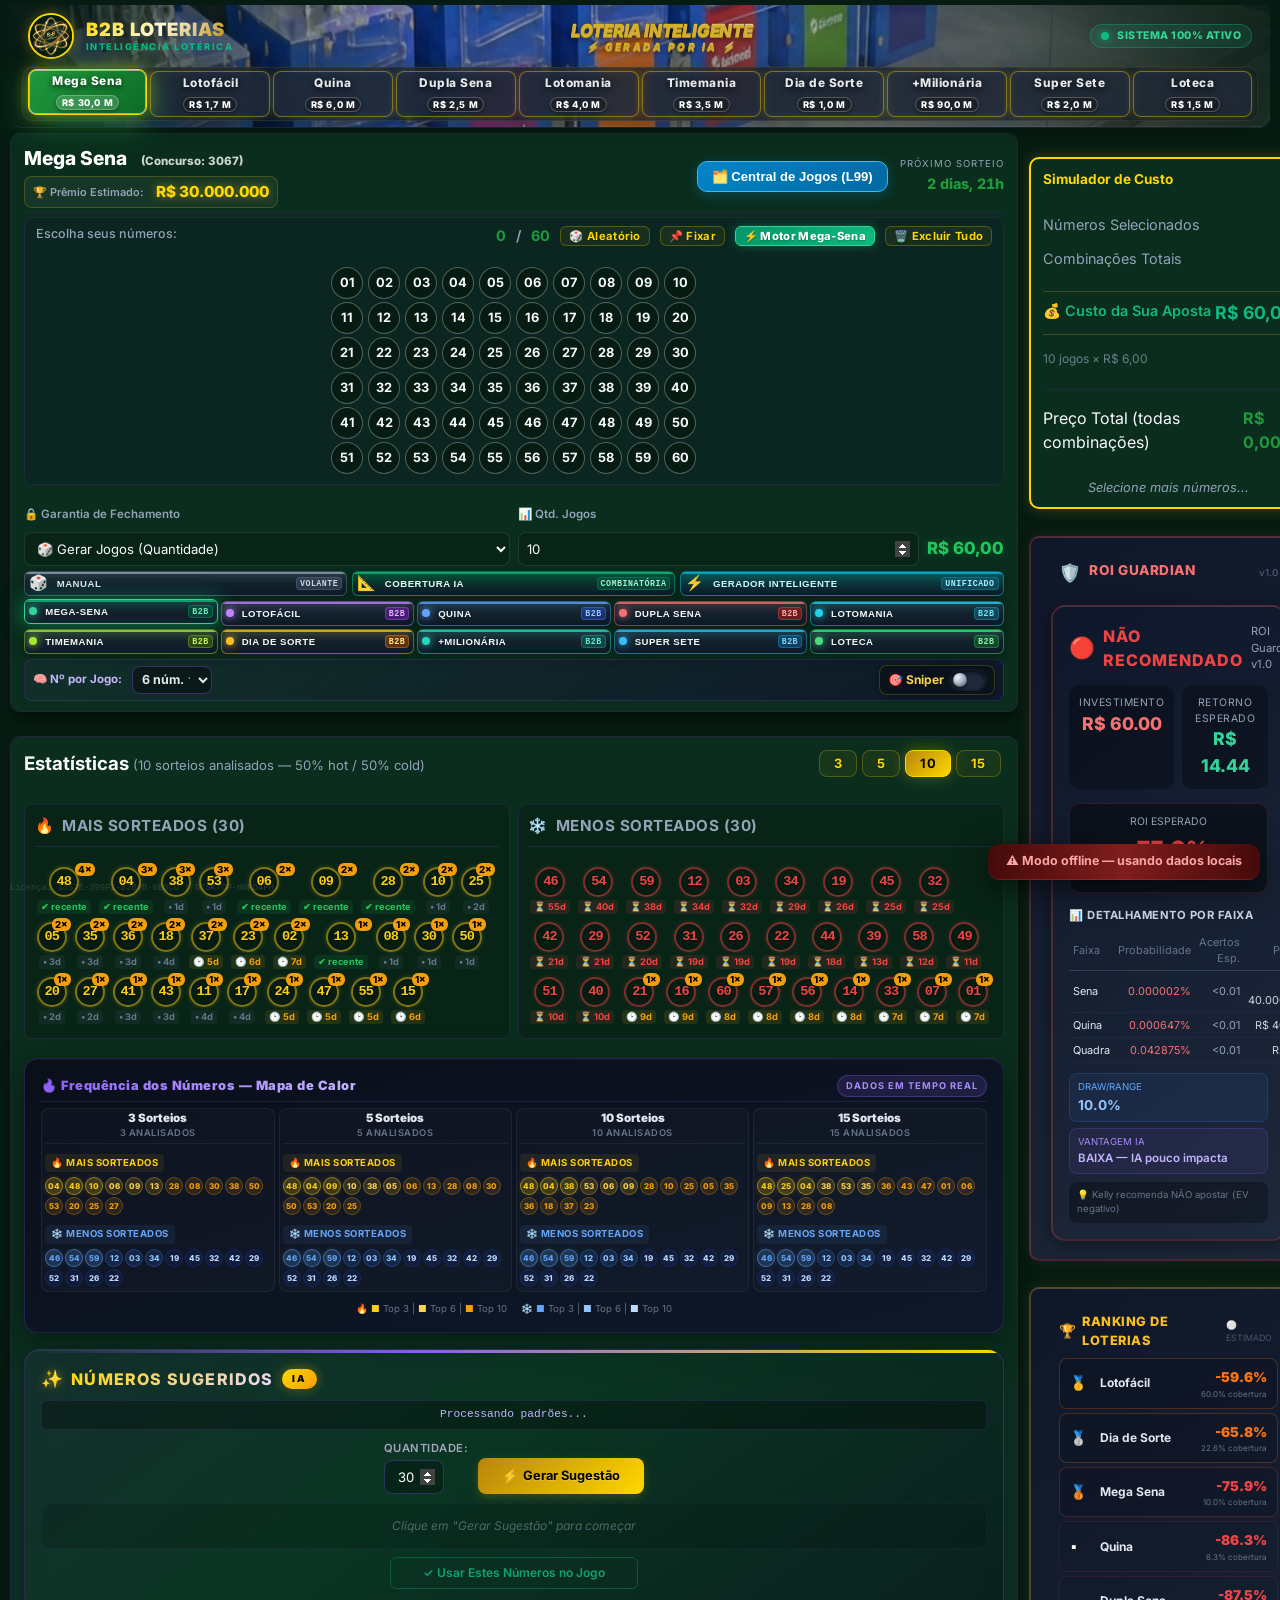
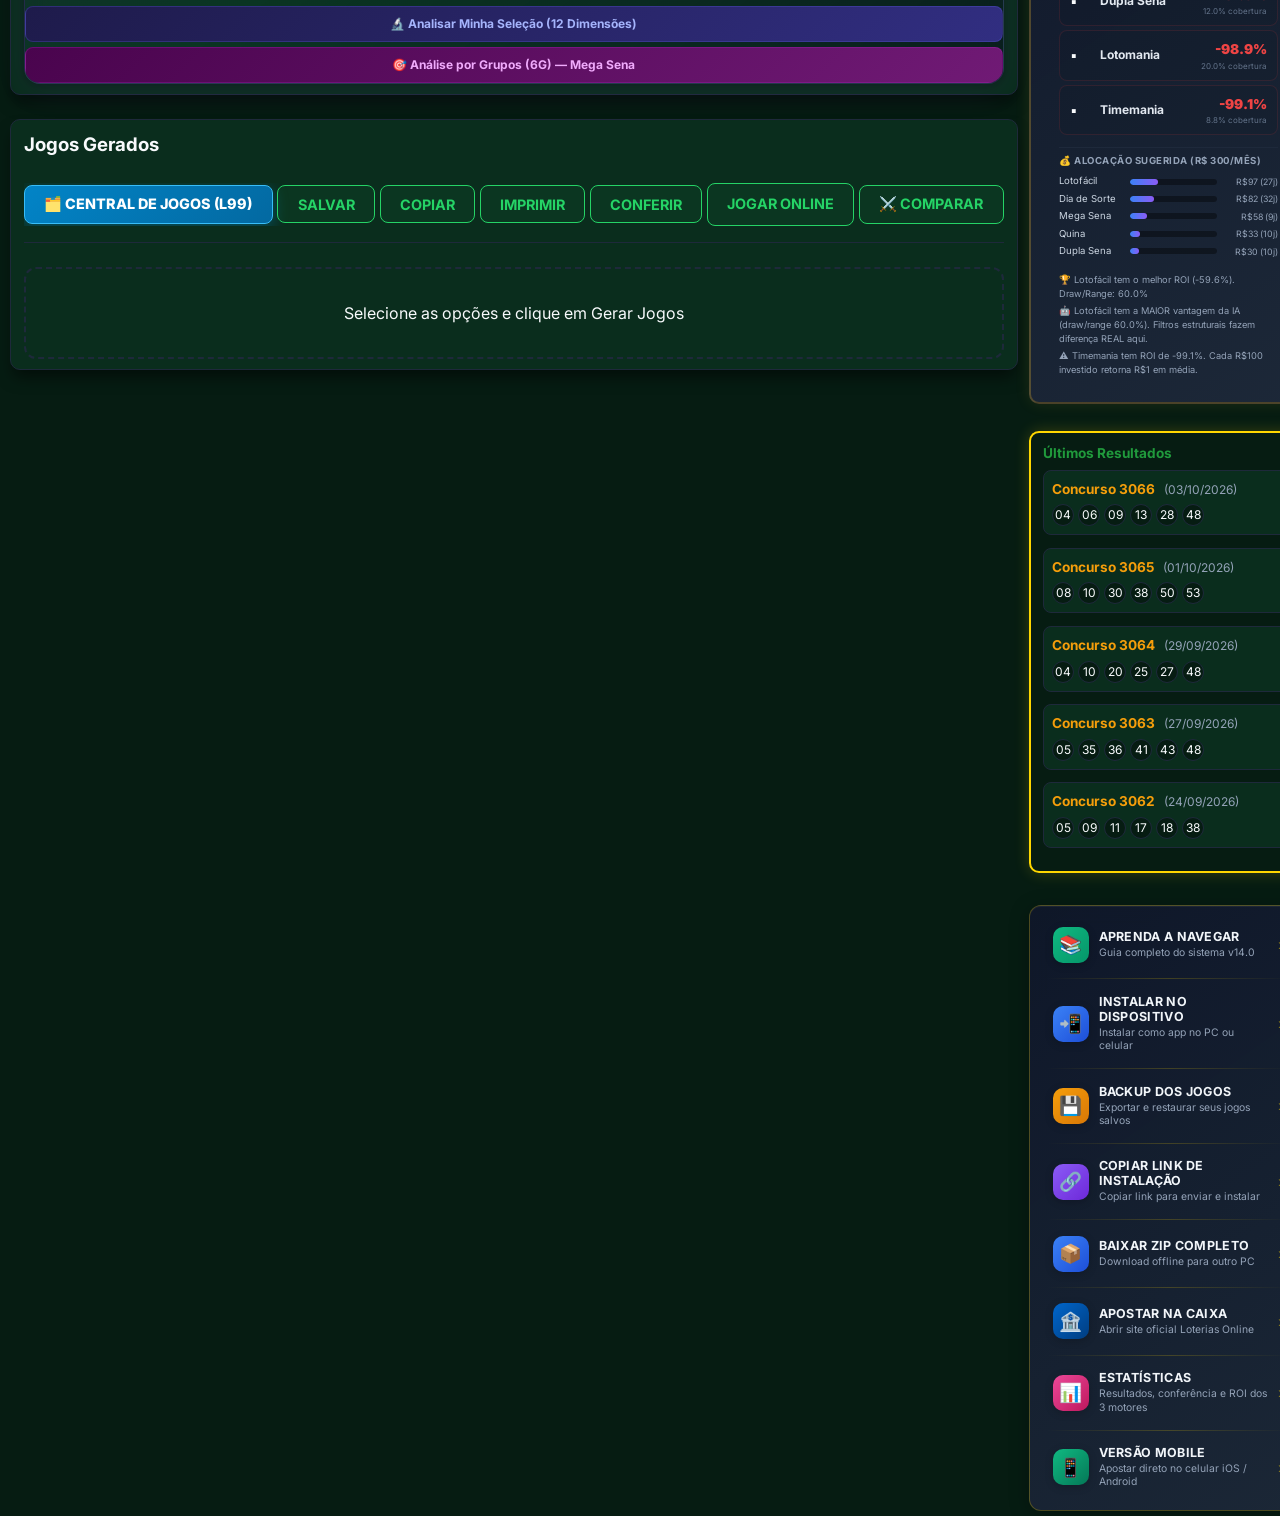
==== commit cc04f6e8: "style(ui): otimização ergonômica para tela 1366x768 - volante 10 colunas, header compacto e visual s" ====
--- a/index.html
+++ b/index.html
@@ -85,10 +85,10 @@
     <meta name="description" content="Gerador inteligente de apostas para todas as loterias da Caixa com IA">
 
     <link href="https://fonts.googleapis.com/css2?family=Inter:wght@400;600;800&display=swap" rel="stylesheet">
-    <link rel="stylesheet" href="styles/main.css?v=20260904_V3">
-    <link rel="stylesheet" href="styles/components.css?v=1781904541">
+    <link rel="stylesheet" href="styles/main.css?v=1795790673967">
+    <link rel="stylesheet" href="styles/components.css?v=1795790673967">
     <link rel="stylesheet" href="styles/lottery.css?v=1781904541">
-    <link rel="stylesheet" href="styles/responsive.css?v=1781904541">
+    <link rel="stylesheet" href="styles/responsive.css?v=1795790673967">
     <link rel="stylesheet" href="styles/comparison.css?v=1781904541">
 
     <!-- Service Worker DESABILITADO — Causava reload infinito + ERR_FAILED -->
@@ -111,7 +111,7 @@
 
         <header>
             <!-- Removed potential blocker div -->
-            <div class="header-top" style="display: flex; justify-content: flex-end; align-items: center; padding: 0 20px; min-height: 130px; position: relative;">
+            <div class="header-top" style="display: flex; justify-content: space-between; align-items: center; padding: 6px 16px; min-height: 60px; position: relative;">
                 <style>
                     @keyframes liquidGold {
                         0% { background-position: -200% center; }
@@ -119,25 +119,63 @@
                     }
                     @keyframes quantumAura {
                         0%, 100% { 
-                            filter: drop-shadow(0 0 10px rgba(255, 215, 0, 0.4)) contrast(1.1); 
-                            transform: translateY(-50%) scale(1);
+                            filter: drop-shadow(0 0 8px rgba(255, 215, 0, 0.4)) contrast(1.1); 
                         }
                         50% { 
-                            filter: drop-shadow(0 0 25px rgba(255, 215, 0, 0.7)) contrast(1.3);
-                            transform: translateY(-50%) scale(1.01);
+                            filter: drop-shadow(0 0 18px rgba(255, 215, 0, 0.7)) contrast(1.3);
                         }
                     }
-                    .tagline-quantum-high {
-                        position: absolute;
-                        right: 215px;
-                        top: 92%;
-                        transform: translateY(-50%);
-                        text-align: right;
-                        z-index: 50;
-                        pointer-events: none;
+                    .header-brand-block {
+                        display: flex;
+                        align-items: center;
+                        gap: 12px;
+                        z-index: 10;
+                    }
+                    .logo-container {
+                        width: 52px;
+                        height: 52px;
+                        border-radius: 50%;
+                        overflow: hidden;
+                        border: 2.5px solid var(--gold-color);
+                        box-shadow: 0 0 14px var(--gold-glow);
+                        display: flex;
+                        align-items: center;
+                        justify-content: center;
+                        background: var(--bg-surface);
+                        flex-shrink: 0;
+                    }
+                    .header-logo-img {
+                        width: 100%;
+                        height: 100%;
+                        object-fit: cover;
+                        display: block;
+                        transform: scale(1.15);
+                    }
+                    .brand-title-text {
+                        font-family: 'Inter', sans-serif;
+                        font-weight: 900;
+                        font-size: 1.25rem;
+                        letter-spacing: 1.2px;
+                        background: linear-gradient(135deg, #FFD700 0%, #FFF8DC 50%, #B8860B 100%);
+                        -webkit-background-clip: text;
+                        background-clip: text;
+                        -webkit-text-fill-color: transparent;
+                        line-height: 1.1;
+                    }
+                    .brand-sub-badge {
+                        font-size: 0.62rem;
+                        font-weight: 800;
+                        letter-spacing: 2px;
+                        color: #10B981;
+                        display: block;
+                        text-transform: uppercase;
+                    }
+                    .tagline-quantum-center {
                         display: flex;
                         flex-direction: column;
-                        align-items: flex-end;
+                        align-items: center;
+                        text-align: center;
+                        z-index: 50;
                         animation: quantumAura 4s ease-in-out infinite;
                     }
                     .gold-3d-text {
@@ -147,12 +185,11 @@
                         font-weight: 900;
                         text-transform: uppercase;
                         display: block;
-                        line-height: 1;
+                        line-height: 1.1;
                         text-shadow: 
                             0 1px 0 #d4af37, 
                             0 2px 0 #b8860b, 
-                            0 3px 0 #996515, 
-                            0 4px 12px rgba(0,0,0,0.9);
+                            0 3px 6px rgba(0,0,0,0.8);
                         background: linear-gradient(110deg, #FFD700 30%, #fff8dc 50%, #FFD700 70%);
                         background-size: 200% auto;
                         -webkit-background-clip: text;
@@ -160,25 +197,33 @@
                         -webkit-text-fill-color: transparent;
                         animation: liquidGold 3s linear infinite;
                         white-space: nowrap;
-                        filter: contrast(1.2) brightness(1.1);
-                    }
-                    .tagline-main-5d { font-size: 1.4rem; letter-spacing: -0.2px; }
-                    .tagline-sub-5d { font-size: 0.85rem; letter-spacing: 5px; margin-top: 3px; opacity: 0.95; }
-                    /* Mobile: reposicionar tagline */
-                    @media screen and (max-width: 767px) {
-                        .tagline-quantum-high {
-                            position: relative;
-                            right: auto;
-                            top: auto;
-                            transform: none;
-                            text-align: center;
-                            align-items: center;
-                            flex: 1;
-                            margin-top: 0;
-                            animation: none;
-                        }
-                        .tagline-main-5d { font-size: 1.1rem; }
-                        .tagline-sub-5d { font-size: 0.6rem; letter-spacing: 3px; }
+                    }
+                    .tagline-main-5d { font-size: 1.2rem; letter-spacing: -0.2px; }
+                    .tagline-sub-5d { font-size: 0.68rem; letter-spacing: 3px; margin-top: 2px; opacity: 0.95; }
+                    .header-top-status {
+                        display: flex;
+                        align-items: center;
+                        gap: 8px;
+                        padding: 5px 12px;
+                        background: rgba(16, 185, 129, 0.12);
+                        border: 1px solid rgba(16, 185, 129, 0.35);
+                        border-radius: 20px;
+                        font-size: 0.72rem;
+                        font-weight: 800;
+                        color: #34D399;
+                        letter-spacing: 0.5px;
+                    }
+                    .status-pulse-dot {
+                        width: 8px;
+                        height: 8px;
+                        border-radius: 50%;
+                        background: #10B981;
+                        box-shadow: 0 0 10px #10B981;
+                        animation: pulseDot 2s infinite;
+                    }
+                    @keyframes pulseDot {
+                        0%, 100% { opacity: 1; transform: scale(1); }
+                        50% { opacity: 0.5; transform: scale(0.8); }
                     }
                     @keyframes pulseGlowSuperSete {
                         0% { box-shadow: 0 4px 15px rgba(56,189,248,0.35); border-color: #38bdf8; }
@@ -196,16 +241,23 @@
                         0% { box-shadow: 0 4px 15px rgba(192,132,252,0.35); border-color: #c084fc; }
                         100% { box-shadow: 0 0 22px rgba(168,85,247,0.85), 0 0 35px rgba(147,51,234,0.6); border-color: #e9d5ff; }
                     }
-
                 </style>
-                <div class="tagline-quantum-high">
+                <div class="header-brand-block">
+                    <div class="logo-container">
+                        <img src="img/logo_atom.png" alt="B2B Loterias" class="header-logo-img">
+                    </div>
+                    <div>
+                        <div class="brand-title-text">B2B LOTERIAS</div>
+                        <span class="brand-sub-badge">Inteligência Lotérica</span>
+                    </div>
+                </div>
+                <div class="tagline-quantum-center">
                     <span class="gold-3d-text tagline-main-5d">Loteria Inteligente</span>
                     <span class="gold-3d-text tagline-sub-5d">⚡ Gerada por IA ⚡</span>
                 </div>
-                <div class="brand-logo" style="z-index: 10;">
-                    <div class="logo-container">
-                        <img src="img/logo_atom.png" alt="B2B Loterias" class="header-logo-img">
-                    </div>
+                <div class="header-top-status">
+                    <span class="status-pulse-dot"></span>
+                    <span>SISTEMA 100% ATIVO</span>
                 </div>
             </div>
             <nav>
@@ -504,12 +556,15 @@
                         <!-- PAINEL MOTOR LOTOFÁCIL DO B2B LOTERIAS -->
                         <div id="motor-lotofacil-panel" style="display:none; margin-top: 12px; padding: 16px; background: radial-gradient(circle at top left, rgba(147, 51, 234, 0.25), rgba(15, 23, 42, 0.95)); border: 1px solid #a855f7; border-radius: 12px; box-shadow: 0 8px 30px rgba(0,0,0,0.4);">
                             <!-- SELETOR DE ABAS DO MOTOR LOTOFACIL -->
-                            <div style="display: flex; gap: 8px; margin-bottom: 14px; border-bottom: 1px solid rgba(168,85,247,0.3); padding-bottom: 10px;">
-                                <button id="tab-btn-lotofacil-estatistico" type="button" style="flex: 1; padding: 8px 12px; border-radius: 8px; border: 1px solid #a855f7; background: linear-gradient(135deg, rgba(124,58,237,0.5), rgba(168,85,247,0.3)); color: #fff; font-weight: 700; font-size: 0.85rem; cursor: pointer; display: flex; align-items: center; justify-content: center; gap: 6px;">
+                            <div style="display: flex; gap: 8px; flex-wrap: wrap; margin-bottom: 14px; border-bottom: 1px solid rgba(168,85,247,0.3); padding-bottom: 10px;">
+                                <button id="tab-btn-lotofacil-estatistico" type="button" style="flex: 1; min-width: 190px; padding: 8px 12px; border-radius: 8px; border: 1px solid #a855f7; background: linear-gradient(135deg, rgba(124,58,237,0.5), rgba(168,85,247,0.3)); color: #fff; font-weight: 700; font-size: 0.85rem; cursor: pointer; display: flex; align-items: center; justify-content: center; gap: 6px;">
                                     ⚡ Motor Estatístico B2B
                                 </button>
-                                <button id="tab-btn-lotofacil-grupos" type="button" style="flex: 1; padding: 8px 12px; border-radius: 8px; border: 1px solid rgba(245,158,11,0.4); background: rgba(15,23,42,0.6); color: #fde68a; font-weight: 700; font-size: 0.85rem; cursor: pointer; display: flex; align-items: center; justify-content: center; gap: 6px;">
+                                <button id="tab-btn-lotofacil-grupos" type="button" style="flex: 1; min-width: 210px; padding: 8px 12px; border-radius: 8px; border: 1px solid rgba(245,158,11,0.4); background: rgba(15,23,42,0.6); color: #fde68a; font-weight: 700; font-size: 0.85rem; cursor: pointer; display: flex; align-items: center; justify-content: center; gap: 6px;">
                                     🎲 Fechamento por Grupos (Jogador)
+                                </button>
+                                <button id="tab-btn-lotofacil-modo4" type="button" style="flex: 1.1; min-width: 220px; padding: 8px 12px; border-radius: 8px; border: 1px solid rgba(16,185,129,0.4); background: rgba(15,23,42,0.6); color: #a7f3d0; font-weight: 800; font-size: 0.85rem; cursor: pointer; display: flex; align-items: center; justify-content: center; gap: 6px;">
+                                    🔒 MODO 4 | Otimizador Combinatório (Controlado)
                                 </button>
                             </div>
 
@@ -823,6 +878,141 @@
                                 <!-- Container Visual do Desdobramento dos Conjuntos da Lotofácil -->
                                 <div id="container-visual-conjuntos-lotofacil" style="margin-top: 14px; display: none;"></div>
                             </div>
+
+                            <!-- SUB-PAINEL 3: LOTOFACIL MODO 4 (PROMOCAO CONTROLADA COM FEATURE FLAG OFF POR PADRAO) -->
+                            <div id="subpanel-lotofacil-modo4" style="display:none;">
+                                <div style="display: flex; justify-content: space-between; align-items: center; flex-wrap: wrap; gap: 8px; margin-bottom: 10px;">
+                                    <div style="font-size: 0.98rem; font-weight: 900; color: #34d399; display: flex; align-items: center; gap: 8px;">
+                                        🔒 MOTOR COMBINATÓRIO DE OTIMIZAÇÃO DE CARTEIRAS | LOTOFÁCIL MODO 4
+                                    </div>
+                                    <div style="display: flex; align-items: center; gap: 6px;">
+                                        <span id="badge-status-lotofacil-modo4" style="font-size: 0.74rem; background: rgba(239, 68, 68, 0.18); color: #fecaca; padding: 3px 10px; border-radius: 999px; border: 1px solid rgba(239, 68, 68, 0.45); font-weight: 800;">
+                                            ⏳ Verificando Feature Flag...
+                                        </span>
+                                        <button id="btn-verificar-lotofacil-modo4" type="button" style="background: rgba(15,23,42,0.8); border: 1px solid rgba(52,211,153,0.4); color: #6ee7b7; padding: 3px 8px; border-radius: 6px; font-size: 0.72rem; font-weight: 700; cursor: pointer;">
+                                            🔄 Revalidar Status
+                                        </button>
+                                    </div>
+                                </div>
+
+                                <!-- Clausula Matematica Obrigatoria -->
+                                <div id="clausula-obrigatoria-lotofacil-modo4" style="padding: 10px 12px; margin-bottom: 12px; border-radius: 8px; background: rgba(15, 23, 42, 0.85); border-left: 3px solid #10b981; border-top: 1px solid rgba(16,185,129,0.2); border-right: 1px solid rgba(16,185,129,0.2); border-bottom: 1px solid rgba(16,185,129,0.2); font-size: 0.78rem; color: #cbd5e1; line-height: 1.5;">
+                                    <strong style="color: #34d399;">Declaração Institucional de Escopo e Limitação Matemática:</strong>
+                                    O sistema não prevê resultados futuros nem altera a probabilidade matemática individual de premiação de qualquer bilhete. Seu objetivo é otimizar a distribuição combinatória dos bilhetes de uma carteira, buscando reduzir a redundância entre eventos premiados e melhorar a cobertura conjunta observada.
+                                    <div style="margin-top: 4px; font-size: 0.73rem; color: #94a3b8;">
+                                        Probabilidade individual fixa (aposta simples de 15 dezenas): 1 em 3.268.760 (15 acertos) | P(X ≥ 11) = 346.126 / 3.268.760 (aprox. 10,5889%). F_MODO4 e S_prob são métricas/limites combinatórios de otimização, não garantias de prêmio.
+                                    </div>
+                                </div>
+
+                                <!-- Aviso Fail-Closed (Feature Flag OFF ou Servidor Desconectado / Integridade Violada) -->
+                                <div id="alerta-indisponivel-lotofacil-modo4" style="display: block; padding: 12px 14px; margin-bottom: 12px; border-radius: 8px; background: rgba(239, 68, 68, 0.16); border: 1px solid #ef4444; color: #fecaca; font-size: 0.83rem; font-weight: 700; line-height: 1.5;">
+                                    ⚠️ LOTOFÁCIL MODO 4 desativado em produção por feature flag controlada (padrão OFF). Nenhum jogo foi gerado.
+                                </div>
+
+                                <!-- BLOCO OFICIAL: CATÁLOGO CANÔNICO HOMOLOGADO J=1.000 -->
+                                <div id="card-catalogo-lotofacil-1000" style="padding: 14px 16px; margin-bottom: 14px; border-radius: 10px; background: linear-gradient(135deg, rgba(16,185,129,0.12), rgba(15,23,42,0.9)); border: 1px solid rgba(16,185,129,0.45); box-shadow: 0 4px 20px rgba(0,0,0,0.35);">
+                                    <div style="display: flex; justify-content: space-between; align-items: center; flex-wrap: wrap; gap: 8px; margin-bottom: 10px;">
+                                        <div style="display: flex; align-items: center; gap: 8px;">
+                                            <span style="font-size: 1.1rem;">📚</span>
+                                            <span style="font-size: 0.92rem; font-weight: 900; color: #a7f3d0; letter-spacing: 0.3px;">CATÁLOGO OFICIAL HOMOLOGADO (1.000 JOGOS CANÔNICOS)</span>
+                                            <span id="badge-catalogo-lotofacil-1000" style="font-size: 0.72rem; background: rgba(16,185,129,0.2); color: #6ee7b7; padding: 2px 8px; border-radius: 999px; border: 1px solid rgba(16,185,129,0.4); font-weight: 700;">
+                                                🟢 Pronto para Carregamento
+                                            </span>
+                                        </div>
+                                        <div style="font-size: 0.72rem; color: #94a3b8;">
+                                            Versão: <strong>2.0-canonica-j1000</strong> | Estado: <span style="color:#f59e0b; font-weight:700;">OFF_STANDBY</span>
+                                        </div>
+                                    </div>
+                                    <p style="font-size: 0.78rem; color: #cbd5e1; margin: 0 0 10px 0; line-height: 1.45;">
+                                        Carteira de 1.000 jogos homologada com 100% de unicidade e cobertura integral de quadras (12.650/12.650). Escore F(C) = 0,975914 com tripla validação matemática de divergência nula e manifestos SHA-256 preservados.
+                                    </p>
+                                    <div style="display: flex; gap: 10px; flex-wrap: wrap; align-items: center;">
+                                        <button id="btn-carregar-catalogo-lotofacil-1000" type="button" style="background: linear-gradient(135deg, #059669, #047857); border: 1px solid #34d399; color: #ffffff; padding: 9px 18px; border-radius: 8px; font-weight: 900; font-size: 0.85rem; cursor: pointer; display: flex; align-items: center; gap: 6px; box-shadow: 0 0 12px rgba(16,185,129,0.35);">
+                                            📥 Carregar 1.000 Jogos do Catálogo
+                                        </button>
+                                        <button id="btn-auditar-catalogo-lotofacil-1000" type="button" style="background: rgba(15,23,42,0.8); border: 1px solid rgba(56,189,248,0.4); color: #7dd3fc; padding: 9px 14px; border-radius: 8px; font-weight: 800; font-size: 0.82rem; cursor: pointer; display: flex; align-items: center; gap: 6px;">
+                                            🔍 Auditar Hashes SHA-256
+                                        </button>
+                                        <span id="info-status-catalogo-lotofacil-1000" style="font-size: 0.75rem; color: #94a3b8; font-weight: 600;"></span>
+                                    </div>
+                                    <div id="painel-auditoria-catalogo-1000" style="display: none; margin-top: 10px; padding: 10px 12px; border-radius: 6px; background: rgba(0,0,0,0.5); border: 1px solid rgba(56,189,248,0.25); font-size: 0.74rem; color: #e2e8f0; font-family: monospace; line-height: 1.5;"></div>
+                                </div>
+
+                                <div style="display: grid; grid-template-columns: repeat(auto-fit, minmax(185px, 1fr)); gap: 10px; margin-bottom: 10px;">
+                                    <div>
+                                        <label for="input-qtd-jogos-lotofacil-modo4" style="font-size: 0.75rem; color: #a7f3d0; font-weight: 700; display: block; margin-bottom: 4px;">
+                                            Quantidade de Jogos (1 a 5.000):
+                                        </label>
+                                        <input type="number" id="input-qtd-jogos-lotofacil-modo4" min="1" max="5000" step="1" value="1000" style="width: 100%; background: rgba(0,0,0,0.6); border: 1px solid rgba(16,185,129,0.45); color: #fff; padding: 7px 10px; border-radius: 6px; font-size: 0.85rem; font-weight: 800;">
+                                        <div style="display: flex; gap: 4px; margin-top: 4px; flex-wrap: wrap;">
+                                            <button type="button" class="btn-preset-qtd-lotofacil-modo4" data-qtd="8" style="background: rgba(16,185,129,0.15); border: 1px solid rgba(16,185,129,0.35); color: #a7f3d0; padding: 2px 6px; border-radius: 4px; font-size: 0.7rem; font-weight: 700; cursor: pointer;">8</button>
+                                            <button type="button" class="btn-preset-qtd-lotofacil-modo4" data-qtd="50" style="background: rgba(16,185,129,0.15); border: 1px solid rgba(16,185,129,0.35); color: #a7f3d0; padding: 2px 6px; border-radius: 4px; font-size: 0.7rem; font-weight: 700; cursor: pointer;">50</button>
+                                            <button type="button" class="btn-preset-qtd-lotofacil-modo4" data-qtd="100" style="background: rgba(16,185,129,0.15); border: 1px solid rgba(16,185,129,0.35); color: #a7f3d0; padding: 2px 6px; border-radius: 4px; font-size: 0.7rem; font-weight: 700; cursor: pointer;">100</button>
+                                            <button type="button" class="btn-preset-qtd-lotofacil-modo4" data-qtd="500" style="background: rgba(16,185,129,0.15); border: 1px solid rgba(16,185,129,0.35); color: #a7f3d0; padding: 2px 6px; border-radius: 4px; font-size: 0.7rem; font-weight: 700; cursor: pointer;">500</button>
+                                            <button type="button" class="btn-preset-qtd-lotofacil-modo4" data-qtd="1000" style="background: rgba(16,185,129,0.25); border: 1px solid #10b981; color: #fff; padding: 2px 8px; border-radius: 4px; font-size: 0.7rem; font-weight: 800; cursor: pointer;">1.000 (Catálogo)</button>
+                                        </div>
+                                    </div>
+                                    <div>
+                                        <label for="select-tamanho-lotofacil-modo4" style="font-size: 0.75rem; color: #a7f3d0; font-weight: 700; display: block; margin-bottom: 4px;">
+                                            Dezenas por Aposta (15 a 20):
+                                        </label>
+                                        <select id="select-tamanho-lotofacil-modo4" style="width: 100%; background: rgba(0,0,0,0.6); border: 1px solid rgba(16,185,129,0.45); color: #e2e8f0; padding: 7px 10px; border-radius: 6px; font-size: 0.83rem; font-weight: 700;">
+                                            <option value="15" selected>15 dezenas (R$ 3,50)</option>
+                                            <option value="16">16 dezenas (R$ 56,00)</option>
+                                            <option value="17">17 dezenas (R$ 476,00)</option>
+                                            <option value="18">18 dezenas (R$ 2.856,00)</option>
+                                            <option value="19">19 dezenas (R$ 13.566,00)</option>
+                                            <option value="20">20 dezenas (R$ 54.264,00)</option>
+                                        </select>
+                                    </div>
+                                    <div>
+                                        <label for="select-concurso-lotofacil-modo4" style="font-size: 0.75rem; color: #94a3b8; font-weight: 700; display: block; margin-bottom: 4px;">
+                                            Regime Oficial CAIXA:
+                                        </label>
+                                        <select id="select-concurso-lotofacil-modo4" style="width: 100%; background: rgba(0,0,0,0.5); border: 1px solid rgba(16,185,129,0.35); color: #e2e8f0; padding: 7px 10px; border-radius: 6px; font-size: 0.82rem; font-weight: 600;">
+                                            <option value="concurso_regular" selected>Concurso Regular</option>
+                                            <option value="concurso_final_zero">Concurso Final Zero</option>
+                                            <option value="lotofacil_independencia">Lotofácil da Independência</option>
+                                        </select>
+                                    </div>
+                                    <div>
+                                        <label for="select-prioridade-lotofacil-modo4" style="font-size: 0.75rem; color: #94a3b8; font-weight: 700; display: block; margin-bottom: 4px;">
+                                            Prioridade do Despacho:
+                                        </label>
+                                        <select id="select-prioridade-lotofacil-modo4" style="width: 100%; background: rgba(0,0,0,0.5); border: 1px solid rgba(16,185,129,0.35); color: #e2e8f0; padding: 7px 10px; border-radius: 6px; font-size: 0.82rem; font-weight: 600;">
+                                            <option value="equilibrio_adaptativo" selected>Equilíbrio Adaptativo</option>
+                                            <option value="qualidade_maxima">Qualidade Máxima</option>
+                                            <option value="baixa_latencia">Baixa Latência</option>
+                                        </select>
+                                    </div>
+                                    <div>
+                                        <label for="input-seed-lotofacil-modo4" style="font-size: 0.75rem; color: #94a3b8; font-weight: 700; display: block; margin-bottom: 4px;">
+                                            Semente Determinística:
+                                        </label>
+                                        <input type="number" id="input-seed-lotofacil-modo4" min="0" step="1" value="42" style="width: 100%; background: rgba(0,0,0,0.5); border: 1px solid rgba(56,189,248,0.35); color: #e2e8f0; padding: 7px 10px; border-radius: 6px; font-size: 0.82rem; font-weight: 600;">
+                                    </div>
+                                    <div style="display: flex; flex-direction: column; justify-content: center; background: rgba(0,0,0,0.35); padding: 8px 10px; border-radius: 6px; border: 1px solid rgba(16,185,129,0.2);">
+                                        <label style="display: flex; align-items: flex-start; gap: 8px; cursor: pointer; font-size: 0.74rem; color: #cbd5e1; font-weight: 700; line-height: 1.35;">
+                                            <input type="checkbox" id="check-exp2j-lotofacil-modo4" disabled style="width: 15px; height: 15px; accent-color: #f59e0b; margin-top: 2px;">
+                                            <span>Política experimental_2J (desabilitada por padrão; oficial: conservadora_3J)</span>
+                                        </label>
+                                        <div style="font-size: 0.69rem; color: #64748b; margin-top: 4px;">
+                                            Inicialização mista fixa: <strong>padrao</strong> | Histórico na geração: <strong>None</strong>
+                                        </div>
+                                    </div>
+                                </div>
+
+                                <div style="display: flex; gap: 8px; flex-wrap: wrap; align-items: center;">
+                                    <button id="btn-executar-lotofacil-modo4" type="button" style="flex: 2; min-width: 240px; background: linear-gradient(135deg, #059669, #047857); border: 1px solid #34d399; color: white; padding: 11px 16px; border-radius: 8px; font-weight: 900; font-size: 0.88rem; cursor: pointer; display: flex; align-items: center; justify-content: center; gap: 8px; box-shadow: 0 0 15px rgba(16,185,129,0.35);">
+                                        🔒 GERAR CARTEIRA (LOTOFÁCIL MODO 4)
+                                    </button>
+                                    <button id="btn-avaliar-lotofacil-modo4" type="button" style="flex: 1; min-width: 180px; background: rgba(2,132,199,0.25); border: 1px solid #38bdf8; color: #bae6fd; padding: 11px 14px; border-radius: 8px; font-weight: 800; font-size: 0.83rem; cursor: pointer;">
+                                        🔬 Auditar Carteira Atual
+                                    </button>
+                                </div>
+
+                                <div id="container-resultado-lotofacil-modo4" style="margin-top: 12px; display: none;"></div>
+                            </div>
                         </div>
 
                         <!-- PAINEL MOTOR QUINA DO B2B LOTERIAS -->
@@ -985,17 +1175,101 @@
                         <!-- PAINEL MOTOR LOTOMANIA DO B2B LOTERIAS -->
                         <div id="motor-lotomania-panel" style="display:none; margin-top: 12px; padding: 16px; background: radial-gradient(circle at top left, rgba(14, 116, 144, 0.25), rgba(15, 23, 42, 0.95)); border: 1px solid #0891b2; border-radius: 12px; box-shadow: 0 8px 30px rgba(0,0,0,0.4);">
                             <!-- SELETOR DE ABAS DO MOTOR LOTOMANIA -->
-                            <div style="display: flex; gap: 8px; margin-bottom: 14px; border-bottom: 1px solid rgba(8,145,178,0.3); padding-bottom: 10px;">
-                                <button id="tab-btn-lotomania-estatistico" type="button" style="flex: 1; padding: 8px 12px; border-radius: 8px; border: 1px solid #38bdf8; background: linear-gradient(135deg, rgba(2,132,199,0.5), rgba(14,116,144,0.35)); color: #fff; font-weight: 700; font-size: 0.85rem; cursor: pointer; display: flex; align-items: center; justify-content: center; gap: 6px;">
+                            <div style="display: flex; gap: 8px; flex-wrap: wrap; margin-bottom: 14px; border-bottom: 1px solid rgba(8,145,178,0.3); padding-bottom: 10px;">
+                                <button id="tab-btn-lotomania-modo4" type="button" style="flex: 1.2; min-width: 240px; padding: 8px 12px; border-radius: 8px; border: 1px solid #10b981; background: linear-gradient(135deg, rgba(5,150,105,0.55), rgba(15,23,42,0.85)); color: #fff; font-weight: 800; font-size: 0.85rem; cursor: pointer; display: flex; align-items: center; justify-content: center; gap: 6px; box-shadow: 0 0 12px rgba(16,185,129,0.3);">
+                                    🔒 MODO 4 — Otimizador Combinatório (v1.2 Selado)
+                                </button>
+                                <button id="tab-btn-lotomania-estatistico" type="button" style="flex: 1; min-width: 200px; padding: 8px 12px; border-radius: 8px; border: 1px solid rgba(56,189,248,0.4); background: rgba(15,23,42,0.6); color: #7dd3fc; font-weight: 700; font-size: 0.85rem; cursor: pointer; display: flex; align-items: center; justify-content: center; gap: 6px;">
                                     ⚡ Motor Estatístico B2B (C1..C5)
                                 </button>
-                                <button id="tab-btn-lotomania-grupos" type="button" style="flex: 1; padding: 8px 12px; border-radius: 8px; border: 1px solid rgba(245,158,11,0.4); background: rgba(15,23,42,0.6); color: #fde68a; font-weight: 700; font-size: 0.85rem; cursor: pointer; display: flex; align-items: center; justify-content: center; gap: 6px;">
+                                <button id="tab-btn-lotomania-grupos" type="button" style="flex: 1; min-width: 220px; padding: 8px 12px; border-radius: 8px; border: 1px solid rgba(245,158,11,0.4); background: rgba(15,23,42,0.6); color: #fde68a; font-weight: 700; font-size: 0.85rem; cursor: pointer; display: flex; align-items: center; justify-content: center; gap: 6px;">
                                     🎲 Matriz 10x10 por Conjuntos (Planilha do Apostador)
                                 </button>
                             </div>
 
+                            <!-- SUB-PAINEL 0: MODO 4 HOMOLOGADO E SELADO CRIPTOGRAFICAMENTE (v1.2) -->
+                            <div id="subpanel-lotomania-modo4" style="display:block;">
+                                <div style="display: flex; justify-content: space-between; align-items: center; flex-wrap: wrap; gap: 8px; margin-bottom: 10px;">
+                                    <div style="font-size: 0.98rem; font-weight: 900; color: #34d399; display: flex; align-items: center; gap: 8px; letter-spacing: 0.3px;">
+                                        🔒 OTIMIZADOR COMBINATÓRIO DE DISPERSÃO E COBERTURA CONJUNTA — LOTOMANIA | MODO 4 — v1.2
+                                    </div>
+                                    <div style="display: flex; align-items: center; gap: 6px;">
+                                        <span id="badge-status-selo-modo4" style="font-size: 0.74rem; background: rgba(16, 185, 129, 0.18); color: #a7f3d0; padding: 3px 10px; border-radius: 999px; border: 1px solid rgba(16, 185, 129, 0.45); font-weight: 800;">
+                                            ⏳ Verificando Selo Ed25519...
+                                        </span>
+                                        <button id="btn-verificar-selo-modo4" type="button" style="background: rgba(15,23,42,0.8); border: 1px solid rgba(52,211,153,0.4); color: #6ee7b7; padding: 3px 8px; border-radius: 6px; font-size: 0.72rem; font-weight: 700; cursor: pointer;" title="Revalidar conexão e assinatura Ed25519 na API Python">
+                                            🔄 Verificar Selo
+                                        </button>
+                                    </div>
+                                </div>
+
+                                <!-- Cláusula Institucional Obrigatória -->
+                                <div style="padding: 10px 12px; margin-bottom: 12px; border-radius: 8px; background: rgba(15, 23, 42, 0.85); border-left: 3px solid #10b981; border-top: 1px solid rgba(16,185,129,0.2); border-right: 1px solid rgba(16,185,129,0.2); border-bottom: 1px solid rgba(16,185,129,0.2); font-size: 0.78rem; color: #cbd5e1; line-height: 1.5;">
+                                    <strong style="color: #34d399;">Declaração Institucional de Escopo e Limitação Matemática:</strong>
+                                    O sistema não prevê resultados futuros nem altera a probabilidade matemática individual de premiação de qualquer bilhete. Seu objetivo é otimizar a distribuição combinatória dos bilhetes de uma carteira, buscando reduzir a redundância entre eventos premiados e melhorar a cobertura conjunta observada.
+                                </div>
+
+                                <!-- Aviso de Indisponibilidade (Exibido apenas se API offline ou Selo Inválido) -->
+                                <div id="alerta-indisponivel-modo4" style="display: none; padding: 12px 14px; margin-bottom: 12px; border-radius: 8px; background: rgba(239, 68, 68, 0.16); border: 1px solid #ef4444; color: #fecaca; font-size: 0.83rem; font-weight: 700; line-height: 1.5;">
+                                    ⚠️ MODO 4 temporariamente indisponível. O servidor matemático oficial não está conectado. Nenhum jogo foi gerado.
+                                </div>
+
+                                <!-- Parâmetros de Execução do MODO 4 v1.2 -->
+                                <div style="display: grid; grid-template-columns: repeat(auto-fit, minmax(210px, 1fr)); gap: 10px; margin-bottom: 10px;">
+                                    <div>
+                                        <label for="input-qtd-jogos-modo4" style="font-size: 0.75rem; color: #a7f3d0; font-weight: 700; display: block; margin-bottom: 4px;">
+                                            Quantidade de Jogos (1 a 10.000):
+                                        </label>
+                                        <input type="number" id="input-qtd-jogos-modo4" min="1" max="10000" step="1" value="20" style="width: 100%; background: rgba(0,0,0,0.6); border: 1px solid rgba(16,185,129,0.45); color: #fff; padding: 7px 10px; border-radius: 6px; font-size: 0.85rem; font-weight: 800;">
+                                        <div style="display: flex; gap: 4px; flex-wrap: wrap; margin-top: 5px;">
+                                            <button type="button" class="btn-preset-qtd-modo4" data-qtd="1" style="background: rgba(16,185,129,0.12); border: 1px solid rgba(16,185,129,0.35); color: #a7f3d0; padding: 2px 6px; border-radius: 4px; font-size: 0.68rem; font-weight: 700; cursor: pointer;">1</button>
+                                            <button type="button" class="btn-preset-qtd-modo4" data-qtd="20" style="background: rgba(16,185,129,0.25); border: 1px solid #10b981; color: #fff; padding: 2px 6px; border-radius: 4px; font-size: 0.68rem; font-weight: 700; cursor: pointer;">20</button>
+                                            <button type="button" class="btn-preset-qtd-modo4" data-qtd="100" style="background: rgba(16,185,129,0.12); border: 1px solid rgba(16,185,129,0.35); color: #a7f3d0; padding: 2px 6px; border-radius: 4px; font-size: 0.68rem; font-weight: 700; cursor: pointer;">100</button>
+                                            <button type="button" class="btn-preset-qtd-modo4" data-qtd="500" style="background: rgba(16,185,129,0.12); border: 1px solid rgba(16,185,129,0.35); color: #a7f3d0; padding: 2px 6px; border-radius: 4px; font-size: 0.68rem; font-weight: 700; cursor: pointer;">500</button>
+                                            <button type="button" class="btn-preset-qtd-modo4" data-qtd="1000" style="background: rgba(16,185,129,0.12); border: 1px solid rgba(16,185,129,0.35); color: #a7f3d0; padding: 2px 6px; border-radius: 4px; font-size: 0.68rem; font-weight: 700; cursor: pointer;">1.000</button>
+                                            <button type="button" class="btn-preset-qtd-modo4" data-qtd="5000" style="background: rgba(16,185,129,0.12); border: 1px solid rgba(16,185,129,0.35); color: #a7f3d0; padding: 2px 6px; border-radius: 4px; font-size: 0.68rem; font-weight: 700; cursor: pointer;">5.000</button>
+                                            <button type="button" class="btn-preset-qtd-modo4" data-qtd="10000" style="background: rgba(16,185,129,0.12); border: 1px solid rgba(16,185,129,0.35); color: #a7f3d0; padding: 2px 6px; border-radius: 4px; font-size: 0.68rem; font-weight: 700; cursor: pointer;">10.000</button>
+                                        </div>
+                                    </div>
+                                    <div>
+                                        <label for="input-seed-modo4" style="font-size: 0.75rem; color: #94a3b8; font-weight: 700; display: block; margin-bottom: 4px;">
+                                            Semente Reprodutível (Seed Inteira Opcional):
+                                        </label>
+                                        <input type="number" id="input-seed-modo4" step="1" placeholder="Ex: 330001 (vazio = aleatória)" style="width: 100%; background: rgba(0,0,0,0.5); border: 1px solid rgba(56,189,248,0.35); color: #e2e8f0; padding: 7px 10px; border-radius: 6px; font-size: 0.82rem; font-weight: 600;">
+                                        <div style="font-size: 0.69rem; color: #64748b; margin-top: 4px;">
+                                            Sementes de auditoria: 330001 a 330010 (determinismo 100% SHA-256).
+                                        </div>
+                                    </div>
+                                    <div style="display: flex; flex-direction: column; justify-content: space-between; background: rgba(0,0,0,0.35); padding: 8px 10px; border-radius: 6px; border: 1px solid rgba(16,185,129,0.2);">
+                                        <label style="display: flex; align-items: center; gap: 8px; cursor: pointer; font-size: 0.78rem; color: #e2e8f0; font-weight: 700;">
+                                            <input type="checkbox" id="check-espelho-modo4" checked style="width: 16px; height: 16px; accent-color: #10b981; cursor: pointer;">
+                                            Permitir Par Inicial Espelho (Complemento 100% Espelho)
+                                        </label>
+                                        <div style="font-size: 0.73rem; color: #94a3b8; margin-top: 4px;">
+                                            Investimento Estimado: <strong id="label-custo-estimado-modo4" style="color: #34d399;">R$ 60,00 (20 jogos)</strong>
+                                        </div>
+                                    </div>
+                                </div>
+
+                                <!-- Botões de Ação do MODO 4 -->
+                                <div style="display: flex; gap: 8px; flex-wrap: wrap; align-items: center;">
+                                    <button id="btn-executar-modo4-lotomania" type="button" style="flex: 2; min-width: 240px; background: linear-gradient(135deg, #059669, #047857); border: 1px solid #34d399; color: white; padding: 11px 16px; border-radius: 8px; font-weight: 900; font-size: 0.88rem; cursor: pointer; display: flex; align-items: center; justify-content: center; gap: 8px; box-shadow: 0 0 15px rgba(16,185,129,0.4);">
+                                        🔒 GERAR CARTEIRA HOMOLOGADA (MODO 4 v1.2)
+                                    </button>
+                                    <div style="display: flex; gap: 6px; align-items: center; background: rgba(0,0,0,0.4); padding: 5px 8px; border-radius: 8px; border: 1px solid rgba(56,189,248,0.3);">
+                                        <input type="number" id="input-concurso-conferir-modo4" min="1" max="2699" step="1" placeholder="Conc. (1..2699)" style="width: 120px; background: rgba(0,0,0,0.6); border: 1px solid rgba(56,189,248,0.35); color: #fff; padding: 6px 8px; border-radius: 6px; font-size: 0.78rem; font-weight: 700;">
+                                        <button id="btn-conferir-modo4-lotomania" type="button" style="background: rgba(2,132,199,0.3); border: 1px solid #38bdf8; color: #bae6fd; padding: 6px 12px; border-radius: 6px; font-weight: 800; font-size: 0.78rem; cursor: pointer; white-space: nowrap;">
+                                            📋 Conferir Base Oficial
+                                        </button>
+                                    </div>
+                                </div>
+
+                                <!-- Container de Auditoria e Conferência do MODO 4 -->
+                                <div id="container-resultado-modo4" style="margin-top: 12px; display: none;"></div>
+                            </div>
+
                             <!-- SUB-PAINEL 1: MOTOR ESTATÍSTICO TRADICIONAL LOTOMANIA -->
-                            <div id="subpanel-lotomania-estatistico">
+                            <div id="subpanel-lotomania-estatistico" style="display:none;">
                                 <div style="display: flex; justify-content: space-between; align-items: center; flex-wrap: wrap; gap: 8px; margin-bottom: 10px;">
                                     <div style="font-size: 1.05rem; font-weight: 800; color: #38bdf8; display: flex; align-items: center; gap: 8px;">
                                         ⚛️ MOTOR LOTOMANIA — B2B LOTERIAS
@@ -1022,7 +1296,7 @@
                                     <div>
                                         <label style="font-size: 0.75rem; color: #94a3b8; font-weight: 700; display: block; margin-bottom: 4px;">Estratégia do Motor:</label>
                                         <select id="select-estrategia-lotomania" style="width: 100%; background: rgba(0,0,0,0.5); border: 1px solid rgba(56,189,248,0.3); color: #e2e8f0; padding: 6px 8px; border-radius: 6px; font-size: 0.8rem; font-weight: 600;">
-                                            <option value="equilibrada" selected>Equilibrada (Recomendada)</option>
+                                            <option value="equilibrada" selected>Equilibrada</option>
                                             <option value="frequencia">Frequência Histórica</option>
                                             <option value="frequencia_recente">Frequência Recente</option>
                                             <option value="diversificacao">Diversificação</option>
@@ -3043,7 +3317,7 @@
             <script src="js/engines/async_generator.js?v=20261014_MILIONARIA_FIX"></script>
 
             <script src="js/engines/comparison_engine.js?v=20261014_MILIONARIA_FIX"></script>
-            <script src="js/engines/auto_updater.js?v=20261014_MILIONARIA_FIX"></script>
+            <script src="js/engines/auto_updater.js?v=1795790673967"></script>
             <script src="js/engines/pure_coverage_engine.js?v=20261014_MILIONARIA_FIX"></script>
             <script src="js/engines/roi_dashboard.js?v=20261014_MILIONARIA_FIX"></script>
             <script src="js/engines/coverage_engine.js?v=20261014_MILIONARIA_FIX"></script>
@@ -3053,7 +3327,9 @@
                         <script src="js/engines/motor_quina_engine.js?v=20260905_V2"></script>
 <script src="js/engines/motor_duplasena_engine.js?v=20260904_V2"></script>
             <script src="js/engines/motor_lotomania_engine.js?v=20261104_FIX_K_REFERENCE"></script>
+            <script src="js/engines/motor_lotomania_modo4_engine.js?v=20261113_MODO4_JOBS_V13"></script>
             <script src="js/engines/motor_lotofacil_engine.js?v=20261105_CONJUNTOS_FULL"></script>
+            <script src="js/engines/motor_lotofacil_modo4_engine.js?v=20261116_MODO4_CATALOGO_1000"></script>
             <script src="js/engines/motor_diadesorte_engine.js?v=20260903"></script>
             <script src="js/engines/motor_timemania_engine.js?v=1781904590"></script>
             <script src="js/engines/motor_milionaria_engine.js?v=20261014_MILIONARIA_FIX"></script>
@@ -3249,7 +3525,7 @@
                 console.log('[B2B] repairGameLotomania injetado com sucesso no escopo global das classes.');
             })();
             </script>
-            <script src="js/ui.js?v=20261110_TIMEMANIA_MATRIX_PRO"></script>
+            <script src="js/ui.js?v=1795790673967"></script>
             <script src="js/main.js?v=20261014_MILIONARIA_FIX"></script>
 
     <!-- v11: Coverage handler inline REMOVIDO — handler canônico está em ui.js -->
@@ -3262,6 +3538,7 @@
         console.log('[B2B-DIAG] PureCoverageEngine: ' + (typeof PureCoverageEngine !== 'undefined' ? '✅ Ativo' : '❌'));
         console.log('[B2B-DIAG] MotorFechamentoManual: ' + (typeof MotorFechamentoManual !== 'undefined' ? '✅ Ativo' : '❌'));
         console.log('[B2B-DIAG] MotorLotofacilB2BEngine: ' + (typeof MotorLotofacilB2BEngine !== 'undefined' ? '✅ Ativo' : '❌'));
+        console.log('[B2B-DIAG] MotorLotofacilModo4Engine: ' + (typeof MotorLotofacilModo4Engine !== 'undefined' ? '✅ Ativo (Controlado)' : '❌'));
         console.log('[B2B-DIAG] ClosingEngine: ' + (typeof ClosingEngine !== 'undefined' ? '✅ Ativo' : '❌'));
         console.log('[B2B-DIAG] GAMES: ' + (typeof GAMES !== 'undefined' ? '✅ Ativo' : '❌'));
         console.log('[B2B-DIAG] StatsService: ' + (typeof StatsService !== 'undefined' ? '✅ Ativo' : '❌'));
--- a/styles/main.css
+++ b/styles/main.css
@@ -130,16 +130,17 @@
 }
 
 .logo-container {
-    width: 216px;
-    height: 216px;
+    width: 60px;
+    height: 60px;
     border-radius: 50%;
     overflow: hidden;
-    border: 4px solid var(--gold-color);
-    box-shadow: 0 0 20px var(--gold-glow);
+    border: 3px solid var(--gold-color);
+    box-shadow: 0 0 16px var(--gold-glow);
     display: flex;
     align-items: center;
     justify-content: center;
     background: var(--bg-surface);
+    flex-shrink: 0;
 }
 
 .header-logo-img {
@@ -181,7 +182,8 @@
 
 .nav-btn {
     flex: 1;
-    padding: 10px 6px;
+    min-width: 0;
+    padding: 6px 3px;
     border: none;
     background: rgba(255,255,255,0.04);
     color: rgba(255,255,255,0.85);
@@ -503,13 +505,29 @@
 
 .number-grid {
     display: grid;
-    grid-template-columns: repeat(auto-fit, 42px);
+    grid-template-columns: repeat(10, minmax(32px, 38px));
     justify-content: center;
-    gap: 6px;
-    max-height: 400px;
+    gap: 5px;
+    max-height: 340px;
     overflow-y: auto;
     justify-items: center;
-    padding: 4px;
+    padding: 6px;
+    margin: 0 auto;
+}
+
+.number-grid[data-game="lotofacil"] {
+    grid-template-columns: repeat(5, minmax(36px, 44px));
+    max-width: 260px;
+}
+
+.number-grid[data-game="diadesorte"] {
+    grid-template-columns: repeat(7, minmax(32px, 38px));
+    max-width: 330px;
+}
+
+.number-grid[data-game="supersete"] {
+    grid-template-columns: repeat(7, minmax(30px, 36px));
+    max-width: 320px;
 }
 
 .grid-num {
@@ -760,12 +778,80 @@
 }
 
 /* Permitir quebra apenas em loterias com volume massivo de dezenas (Lotofácil 15 e Lotomania 50) */
+/* Permitir quebra em loterias com mais de 7 dezenas (Timemania 10, Lotofácil 15 e Lotomania 50) */
+[data-game-key="timemania"] .game-numbers-wrapper,
 [data-game-key="lotofacil"] .game-numbers-wrapper,
 [data-game-key="lotomania"] .game-numbers-wrapper,
+.games-grid[data-game-key="timemania"] .game-numbers-wrapper,
 .games-grid[data-game-key="lotofacil"] .game-numbers-wrapper,
 .games-grid[data-game-key="lotomania"] .game-numbers-wrapper {
     flex-wrap: wrap !important;
-    gap: 6px;
+    gap: 6px 8px;
+}
+
+/* Timemania 10 Dezenas: Design Proporcional 5+5, Anti-Overflow e Estilo Emerald Cyber */
+[data-game-key="timemania"] .game-card {
+    padding: 1rem 0.85rem;
+    background: linear-gradient(145deg, rgba(15, 23, 42, 0.95), rgba(6, 44, 34, 0.45));
+    border: 1px solid rgba(16, 185, 129, 0.35);
+    border-radius: var(--radius-sm, 10px);
+    box-shadow: 0 4px 15px rgba(0, 0, 0, 0.35);
+    overflow: hidden;
+    transition: transform 0.2s ease, border-color 0.2s ease, box-shadow 0.2s ease;
+}
+
+[data-game-key="timemania"] .game-card:hover {
+    border-color: #34d399;
+    box-shadow: 0 6px 22px rgba(16, 185, 129, 0.25);
+    transform: translateY(-2px);
+}
+
+[data-game-key="timemania"] .game-numbers-wrapper {
+    display: flex !important;
+    flex-wrap: wrap !important;
+    justify-content: center !important;
+    align-items: center !important;
+    gap: 6px 8px !important;
+    max-width: 215px !important;
+    margin: 6px auto !important;
+    width: 100% !important;
+}
+
+[data-game-key="timemania"] .ball {
+    width: 32px !important;
+    height: 32px !important;
+    min-width: 32px !important;
+    max-width: 32px !important;
+    font-size: 0.82rem !important;
+    font-weight: 800 !important;
+    line-height: 1 !important;
+    display: flex !important;
+    align-items: center !important;
+    justify-content: center !important;
+    border-radius: 50% !important;
+    background: radial-gradient(circle at 32% 32%, #065f46 0%, #022c22 85%) !important;
+    border: 1.5px solid #10b981 !important;
+    color: #ecfdf5 !important;
+    box-shadow: 0 2px 5px rgba(0, 0, 0, 0.4), inset 0 1px 1px rgba(255, 255, 255, 0.25) !important;
+    margin: 0 !important;
+    padding: 0 !important;
+    flex: 0 0 32px !important;
+    box-sizing: border-box !important;
+    transition: transform 0.15s ease, border-color 0.15s ease, box-shadow 0.15s ease !important;
+}
+
+[data-game-key="timemania"] .ball:hover {
+    transform: scale(1.12);
+    border-color: #34d399 !important;
+    box-shadow: 0 0 10px rgba(52, 211, 153, 0.6) !important;
+    z-index: 2;
+}
+
+[data-game-key="timemania"] .ball.fixed {
+    background: radial-gradient(circle at 32% 32%, #b45309 0%, #451a03 85%) !important;
+    border-color: #f59e0b !important;
+    color: #fef3c7 !important;
+    box-shadow: 0 0 8px rgba(245, 158, 11, 0.5) !important;
 }
 
 .empty-state {
--- a/styles/responsive.css
+++ b/styles/responsive.css
@@ -542,3 +542,259 @@
         font-size: 16px; /* Evita zoom automático no iOS */
     }
 }
+
+
+/* =====================================================
+   TELA NOTEBOOK / DESKTOP 1366x768 & TELAS COMPACTAS
+   Garante visual sem rolagem e alinhamento impecável
+   ===================================================== */
+@media screen and (min-width: 1025px) and (max-width: 1400px), screen and (max-height: 850px) and (min-width: 1025px) {
+    .app-container {
+        max-width: 100% !important;
+        padding: 0.3rem 0.6rem !important;
+    }
+
+    header {
+        padding: 0.35rem 0.75rem 0.35rem 0.75rem !important;
+        border-radius: 0 0 12px 12px !important;
+    }
+
+    .header-top {
+        min-height: 52px !important;
+        padding: 0 6px !important;
+        margin-bottom: 0.3rem !important;
+        display: flex !important;
+        justify-content: space-between !important;
+        align-items: center !important;
+    }
+
+    .logo-container {
+        width: 46px !important;
+        height: 46px !important;
+    }
+
+    .brand-title-text {
+        font-size: 1.15rem !important;
+        letter-spacing: 1px !important;
+    }
+
+    .brand-sub-badge {
+        font-size: 0.58rem !important;
+        letter-spacing: 1.5px !important;
+    }
+
+    .tagline-main-5d {
+        font-size: 1.05rem !important;
+    }
+
+    .tagline-sub-5d {
+        font-size: 0.62rem !important;
+        letter-spacing: 2.5px !important;
+    }
+
+    .header-top-status {
+        padding: 3px 10px !important;
+        font-size: 0.66rem !important;
+    }
+
+    nav {
+        gap: 3px !important;
+        padding: 3px 5px !important;
+        border-radius: 10px !important;
+    }
+
+    .nav-btn {
+        padding: 4px 2px !important;
+        min-height: 38px !important;
+        border-radius: 8px !important;
+    }
+
+    .nav-name {
+        font-size: 0.74rem !important;
+        font-weight: 800 !important;
+    }
+
+    .nav-prize {
+        font-size: 0.58rem !important;
+        padding: 1px 5px !important;
+    }
+
+    .content-wrapper {
+        grid-template-columns: 1fr 280px !important;
+        gap: 0.65rem !important;
+        margin-top: 0.35rem !important;
+    }
+
+    .game-config,
+    .stats-panel,
+    .results-area,
+    .sidebar-card {
+        padding: 0.65rem 0.85rem !important;
+        border-radius: 10px !important;
+    }
+
+    .panel-header {
+        margin-bottom: 0.25rem !important;
+        padding-bottom: 0.25rem !important;
+    }
+
+    .panel-header h2 {
+        font-size: 1.2rem !important;
+    }
+
+    .prize-display {
+        padding: 0.2rem 0.5rem !important;
+        margin-top: 0.15rem !important;
+    }
+
+    .prize-value {
+        font-size: 0.95rem !important;
+    }
+
+    .prize-label {
+        font-size: 0.68rem !important;
+    }
+
+    .prize-badge {
+        font-size: 0.58rem !important;
+        padding: 1px 5px !important;
+    }
+
+    .countdown small {
+        font-size: 0.6rem !important;
+    }
+
+    .timer {
+        font-size: 0.9rem !important;
+    }
+
+    .selection-area {
+        padding: 0.45rem 0.65rem !important;
+        border-radius: 8px !important;
+    }
+
+    .selection-header label {
+        font-size: 0.78rem !important;
+    }
+
+    .sm-btn {
+        padding: 2px 8px !important;
+        font-size: 0.7rem !important;
+        border-radius: 6px !important;
+    }
+
+    /* Volante 10 colunas otimizado para a tela */
+    .number-grid {
+        grid-template-columns: repeat(10, minmax(28px, 34px)) !important;
+        gap: 3px !important;
+        max-height: 250px !important;
+        padding: 3px !important;
+        justify-content: center !important;
+    }
+
+    .number-grid[data-game="lotofacil"] {
+        grid-template-columns: repeat(5, minmax(32px, 40px)) !important;
+        max-width: 230px !important;
+    }
+
+    .number-grid[data-game="diadesorte"] {
+        grid-template-columns: repeat(7, minmax(28px, 35px)) !important;
+        max-width: 280px !important;
+    }
+
+    .number-grid[data-game="supersete"] {
+        grid-template-columns: repeat(7, minmax(28px, 34px)) !important;
+        max-width: 270px !important;
+    }
+
+    .grid-num {
+        width: 32px !important;
+        height: 32px !important;
+        min-width: 32px !important;
+        min-height: 32px !important;
+        font-size: 0.8rem !important;
+    }
+
+    .control-row {
+        gap: 0.5rem !important;
+        margin-top: 0.35rem !important;
+    }
+
+    .control-group label {
+        font-size: 0.72rem !important;
+    }
+
+    select, input[type="number"] {
+        padding: 0.35rem 0.5rem !important;
+        font-size: 0.82rem !important;
+        height: 34px !important;
+    }
+
+    #action-buttons-row {
+        gap: 5px !important;
+        margin-top: 5px !important;
+    }
+
+    .action-btn {
+        height: 38px !important;
+        padding: 0 0.6rem !important;
+        font-size: 0.82rem !important;
+        border-radius: 8px !important;
+    }
+
+    #b2b-motors-row {
+        grid-template-columns: repeat(5, 1fr) !important;
+        gap: 3px !important;
+        margin-top: 5px !important;
+    }
+
+    .cyber-btn {
+        padding: 3px 4px !important;
+        min-height: 25px !important;
+        font-size: 0.62rem !important;
+        border-radius: 6px !important;
+    }
+
+    .cyber-name {
+        font-size: 0.6rem !important;
+    }
+
+    .cyber-tag {
+        font-size: 0.52rem !important;
+        padding: 1px 3px !important;
+    }
+
+    #smart-numbers-row {
+        padding: 5px 8px !important;
+        margin-top: 5px !important;
+        border-radius: 8px !important;
+    }
+
+    #smart-numbers-row label {
+        font-size: 0.72rem !important;
+    }
+
+    #smart-draw-size {
+        height: 28px !important;
+        font-size: 0.78rem !important;
+        padding: 2px 5px !important;
+    }
+
+    .sidebar-card {
+        padding: 0.65rem 0.8rem !important;
+    }
+
+    .sidebar-card h3 {
+        font-size: 0.85rem !important;
+        margin-bottom: 0.4rem !important;
+    }
+
+    .cost-item {
+        font-size: 0.72rem !important;
+        margin-bottom: 0.25rem !important;
+    }
+
+    .cost-total strong {
+        font-size: 1rem !important;
+    }
+}
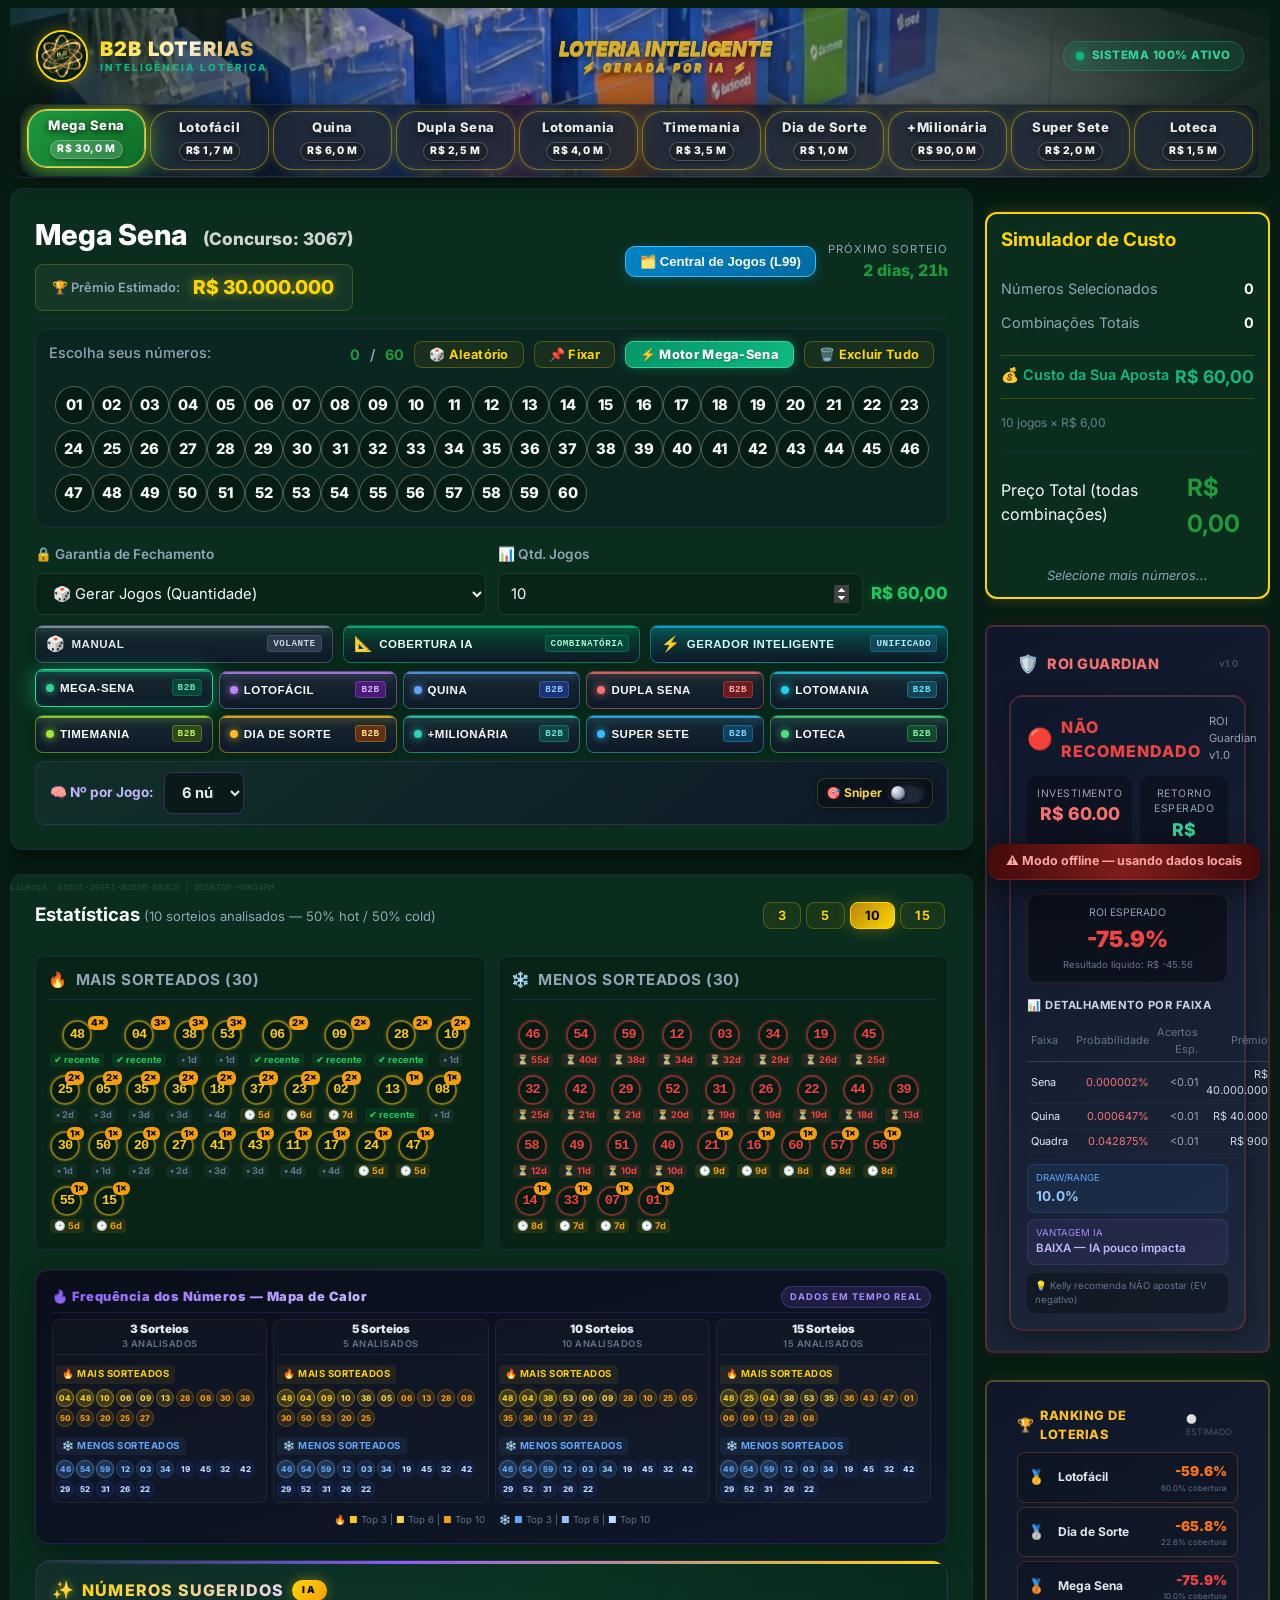
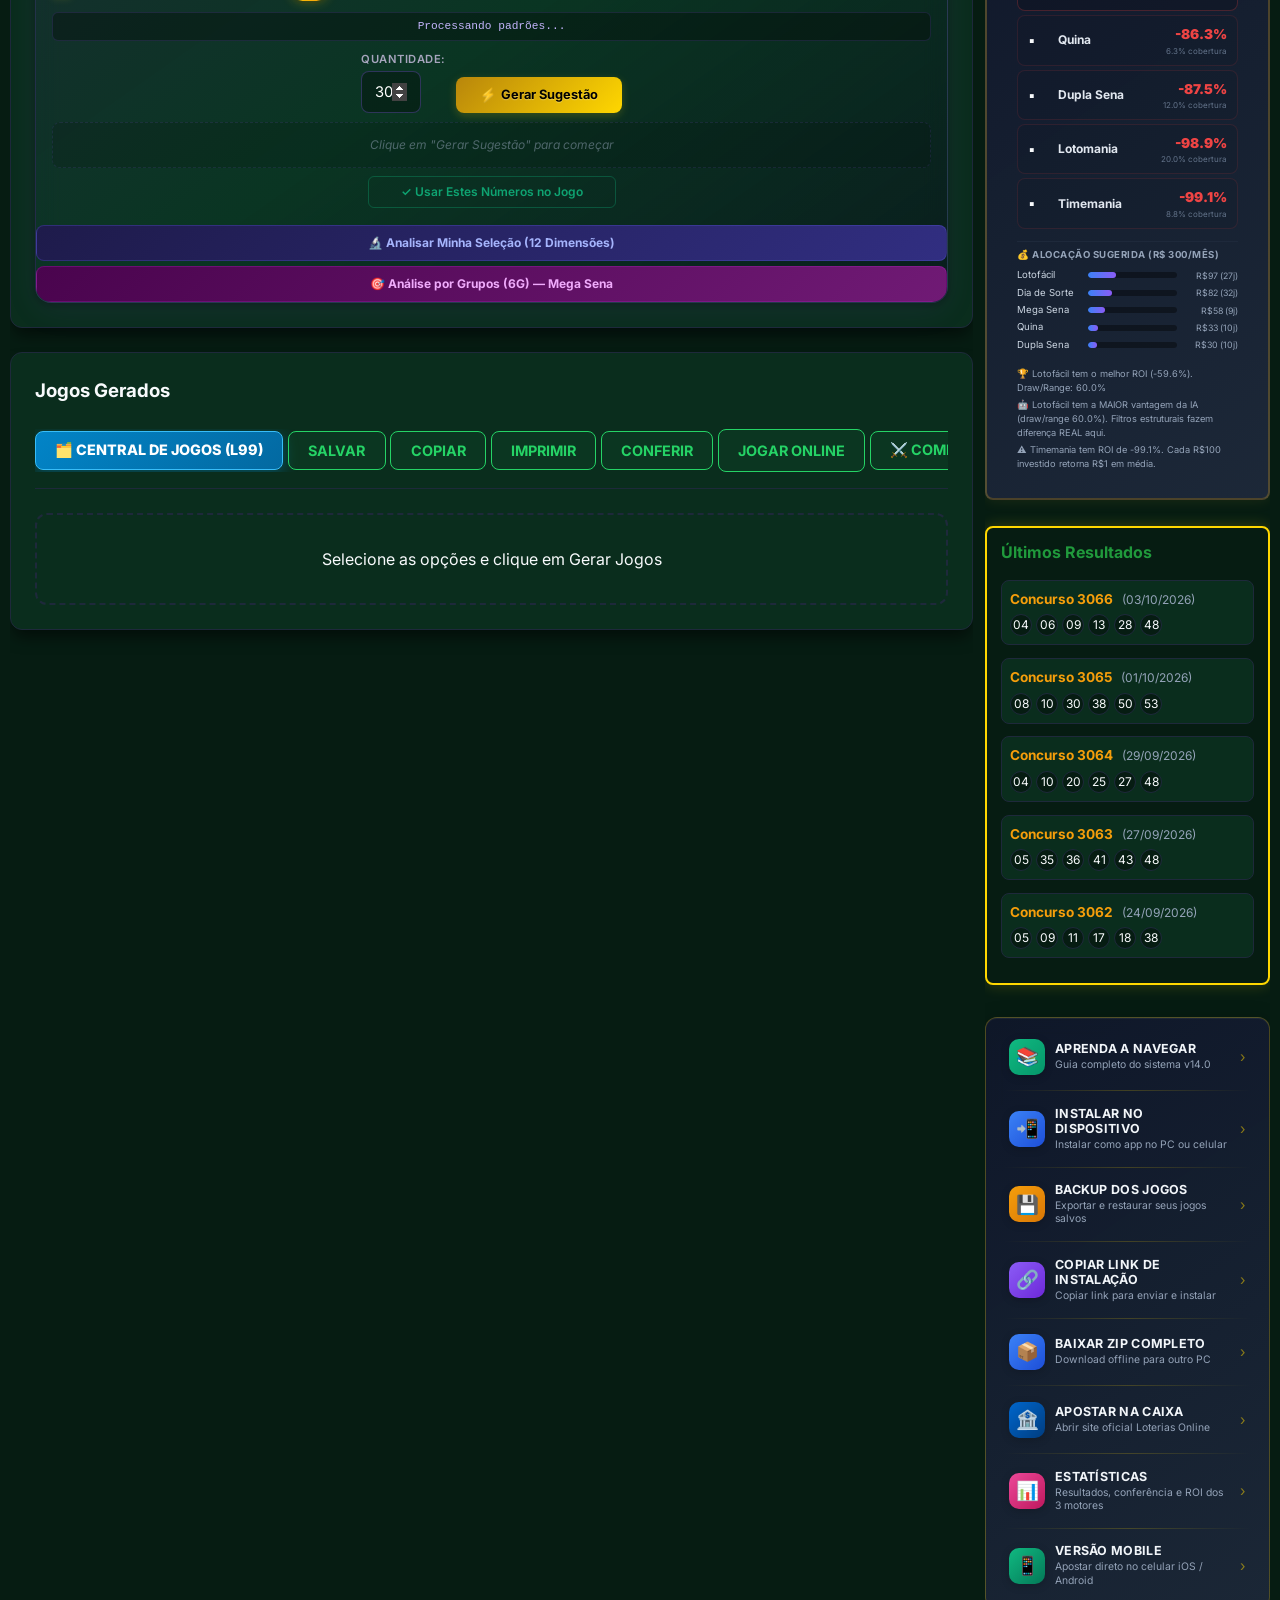
==== commit fe0b7950: "fix: corrigir bug recCampo no Motor +Milionaria e restaurar dimensoes de botoes e laterais" ====
--- a/index.html
+++ b/index.html
@@ -85,10 +85,10 @@
     <meta name="description" content="Gerador inteligente de apostas para todas as loterias da Caixa com IA">
 
     <link href="https://fonts.googleapis.com/css2?family=Inter:wght@400;600;800&display=swap" rel="stylesheet">
-    <link rel="stylesheet" href="styles/main.css?v=1795790673967">
+    <link rel="stylesheet" href="styles/main.css?v=1795792615055">
     <link rel="stylesheet" href="styles/components.css?v=1795790673967">
     <link rel="stylesheet" href="styles/lottery.css?v=1781904541">
-    <link rel="stylesheet" href="styles/responsive.css?v=1795790673967">
+    <link rel="stylesheet" href="styles/responsive.css?v=1795792615055">
     <link rel="stylesheet" href="styles/comparison.css?v=1781904541">
 
     <!-- Service Worker DESABILITADO — Causava reload infinito + ERR_FAILED -->
@@ -3328,11 +3328,11 @@
 <script src="js/engines/motor_duplasena_engine.js?v=20260904_V2"></script>
             <script src="js/engines/motor_lotomania_engine.js?v=20261104_FIX_K_REFERENCE"></script>
             <script src="js/engines/motor_lotomania_modo4_engine.js?v=20261113_MODO4_JOBS_V13"></script>
-            <script src="js/engines/motor_lotofacil_engine.js?v=20261105_CONJUNTOS_FULL"></script>
+            <script src="js/engines/motor_lotofacil_engine.js?v=1795793253867"></script>
             <script src="js/engines/motor_lotofacil_modo4_engine.js?v=20261116_MODO4_CATALOGO_1000"></script>
             <script src="js/engines/motor_diadesorte_engine.js?v=20260903"></script>
             <script src="js/engines/motor_timemania_engine.js?v=1781904590"></script>
-            <script src="js/engines/motor_milionaria_engine.js?v=20261014_MILIONARIA_FIX"></script>
+            <script src="js/engines/motor_milionaria_engine.js?v=1795793253867"></script>
             <script src="js/engines/motor_loteca_engine.js?v=20260907_V1"></script>
 
             <script>
--- a/styles/responsive.css
+++ b/styles/responsive.css
@@ -544,257 +544,191 @@
 }
 
 
+
 /* =====================================================
-   TELA NOTEBOOK / DESKTOP 1366x768 & TELAS COMPACTAS
-   Garante visual sem rolagem e alinhamento impecável
+   AJUSTE DE LATERAIS (1366px e Desktop)
+   Corrige corte da lateral direita sem afinar botões
    ===================================================== */
-@media screen and (min-width: 1025px) and (max-width: 1400px), screen and (max-height: 850px) and (min-width: 1025px) {
-    .app-container {
-        max-width: 100% !important;
-        padding: 0.3rem 0.6rem !important;
-    }
-
-    header {
-        padding: 0.35rem 0.75rem 0.35rem 0.75rem !important;
-        border-radius: 0 0 12px 12px !important;
-    }
-
-    .header-top {
-        min-height: 52px !important;
-        padding: 0 6px !important;
-        margin-bottom: 0.3rem !important;
-        display: flex !important;
-        justify-content: space-between !important;
-        align-items: center !important;
-    }
-
-    .logo-container {
-        width: 46px !important;
-        height: 46px !important;
-    }
-
-    .brand-title-text {
-        font-size: 1.15rem !important;
-        letter-spacing: 1px !important;
-    }
-
-    .brand-sub-badge {
-        font-size: 0.58rem !important;
-        letter-spacing: 1.5px !important;
-    }
-
-    .tagline-main-5d {
-        font-size: 1.05rem !important;
-    }
-
-    .tagline-sub-5d {
-        font-size: 0.62rem !important;
-        letter-spacing: 2.5px !important;
-    }
-
-    .header-top-status {
-        padding: 3px 10px !important;
-        font-size: 0.66rem !important;
-    }
-
-    nav {
-        gap: 3px !important;
-        padding: 3px 5px !important;
-        border-radius: 10px !important;
-    }
-
-    .nav-btn {
-        padding: 4px 2px !important;
-        min-height: 38px !important;
-        border-radius: 8px !important;
-    }
-
-    .nav-name {
-        font-size: 0.74rem !important;
-        font-weight: 800 !important;
-    }
-
-    .nav-prize {
-        font-size: 0.58rem !important;
-        padding: 1px 5px !important;
-    }
-
-    .content-wrapper {
-        grid-template-columns: 1fr 280px !important;
-        gap: 0.65rem !important;
-        margin-top: 0.35rem !important;
-    }
-
-    .game-config,
-    .stats-panel,
-    .results-area,
-    .sidebar-card {
-        padding: 0.65rem 0.85rem !important;
-        border-radius: 10px !important;
-    }
-
-    .panel-header {
-        margin-bottom: 0.25rem !important;
-        padding-bottom: 0.25rem !important;
-    }
-
-    .panel-header h2 {
-        font-size: 1.2rem !important;
-    }
-
-    .prize-display {
-        padding: 0.2rem 0.5rem !important;
-        margin-top: 0.15rem !important;
-    }
-
-    .prize-value {
-        font-size: 0.95rem !important;
-    }
-
-    .prize-label {
-        font-size: 0.68rem !important;
-    }
-
-    .prize-badge {
-        font-size: 0.58rem !important;
-        padding: 1px 5px !important;
-    }
-
-    .countdown small {
-        font-size: 0.6rem !important;
-    }
-
-    .timer {
-        font-size: 0.9rem !important;
-    }
-
-    .selection-area {
-        padding: 0.45rem 0.65rem !important;
-        border-radius: 8px !important;
-    }
-
-    .selection-header label {
-        font-size: 0.78rem !important;
-    }
-
-    .sm-btn {
-        padding: 2px 8px !important;
-        font-size: 0.7rem !important;
-        border-radius: 6px !important;
-    }
-
-    /* Volante 10 colunas otimizado para a tela */
-    .number-grid {
-        grid-template-columns: repeat(10, minmax(28px, 34px)) !important;
-        gap: 3px !important;
-        max-height: 250px !important;
-        padding: 3px !important;
-        justify-content: center !important;
-    }
-
-    .number-grid[data-game="lotofacil"] {
-        grid-template-columns: repeat(5, minmax(32px, 40px)) !important;
-        max-width: 230px !important;
-    }
-
-    .number-grid[data-game="diadesorte"] {
-        grid-template-columns: repeat(7, minmax(28px, 35px)) !important;
-        max-width: 280px !important;
-    }
-
-    .number-grid[data-game="supersete"] {
-        grid-template-columns: repeat(7, minmax(28px, 34px)) !important;
-        max-width: 270px !important;
-    }
-
-    .grid-num {
-        width: 32px !important;
-        height: 32px !important;
-        min-width: 32px !important;
-        min-height: 32px !important;
-        font-size: 0.8rem !important;
-    }
-
-    .control-row {
-        gap: 0.5rem !important;
-        margin-top: 0.35rem !important;
-    }
-
-    .control-group label {
-        font-size: 0.72rem !important;
-    }
-
-    select, input[type="number"] {
-        padding: 0.35rem 0.5rem !important;
-        font-size: 0.82rem !important;
-        height: 34px !important;
-    }
-
-    #action-buttons-row {
-        gap: 5px !important;
-        margin-top: 5px !important;
-    }
-
-    .action-btn {
-        height: 38px !important;
-        padding: 0 0.6rem !important;
-        font-size: 0.82rem !important;
-        border-radius: 8px !important;
-    }
-
-    #b2b-motors-row {
-        grid-template-columns: repeat(5, 1fr) !important;
-        gap: 3px !important;
-        margin-top: 5px !important;
-    }
-
-    .cyber-btn {
-        padding: 3px 4px !important;
-        min-height: 25px !important;
-        font-size: 0.62rem !important;
-        border-radius: 6px !important;
-    }
-
-    .cyber-name {
-        font-size: 0.6rem !important;
-    }
-
-    .cyber-tag {
-        font-size: 0.52rem !important;
-        padding: 1px 3px !important;
-    }
-
-    #smart-numbers-row {
-        padding: 5px 8px !important;
-        margin-top: 5px !important;
-        border-radius: 8px !important;
-    }
-
-    #smart-numbers-row label {
-        font-size: 0.72rem !important;
-    }
-
-    #smart-draw-size {
-        height: 28px !important;
-        font-size: 0.78rem !important;
-        padding: 2px 5px !important;
-    }
-
-    .sidebar-card {
-        padding: 0.65rem 0.8rem !important;
-    }
-
-    .sidebar-card h3 {
-        font-size: 0.85rem !important;
-        margin-bottom: 0.4rem !important;
-    }
-
-    .cost-item {
-        font-size: 0.72rem !important;
-        margin-bottom: 0.25rem !important;
-    }
-
-    .cost-total strong {
-        font-size: 1rem !important;
-    }
-}
+html, body {
+    width: 100% !important;
+    max-width: 100vw !important;
+    overflow-x: hidden !important;
+    margin: 0 !important;
+    padding: 0 !important;
+    box-sizing: border-box !important;
+}
+
+.app-container {
+    width: 100% !important;
+    max-width: 100% !important;
+    padding-left: 10px !important;
+    padding-right: 10px !important;
+    padding-top: 8px !important;
+    padding-bottom: 20px !important;
+    box-sizing: border-box !important;
+    overflow-x: hidden !important;
+    margin: 0 auto !important;
+}
+
+header {
+    width: 100% !important;
+    max-width: 100% !important;
+    box-sizing: border-box !important;
+    padding-left: 10px !important;
+    padding-right: 10px !important;
+}
+
+nav {
+    width: 100% !important;
+    max-width: 100% !important;
+    box-sizing: border-box !important;
+    display: flex !important;
+    flex-wrap: nowrap !important;
+    gap: 4px !important;
+    padding: 6px !important;
+    overflow-x: auto !important;
+}
+
+.nav-btn {
+    flex: 1 1 0% !important;
+    min-width: 0 !important;
+    padding: 8px 4px !important;
+    box-sizing: border-box !important;
+}
+
+.nav-name {
+    font-size: 0.82rem !important;
+    font-weight: 800 !important;
+    white-space: nowrap !important;
+}
+
+.nav-prize {
+    font-size: 0.65rem !important;
+    padding: 2px 6px !important;
+    white-space: nowrap !important;
+}
+
+/* Content Wrapper: grade ajustada para a lateral direita NUNCA vazar */
+.content-wrapper {
+    display: grid !important;
+    grid-template-columns: minmax(0, 1fr) 285px !important;
+    gap: 12px !important;
+    width: 100% !important;
+    max-width: 100% !important;
+    box-sizing: border-box !important;
+    margin-top: 10px !important;
+}
+
+.main-content {
+    min-width: 0 !important;
+    width: 100% !important;
+    max-width: 100% !important;
+    box-sizing: border-box !important;
+    overflow-x: hidden !important;
+}
+
+.investment-sidebar {
+    width: 100% !important;
+    max-width: 285px !important;
+    min-width: 0 !important;
+    box-sizing: border-box !important;
+    overflow-x: hidden !important;
+}
+
+.sidebar-card {
+    width: 100% !important;
+    box-sizing: border-box !important;
+    padding: 12px 14px !important;
+    overflow-x: hidden !important;
+}
+
+/* Painéis de estatísticas: colunas flexíveis sem vazar */
+.stats-grid {
+    display: grid !important;
+    grid-template-columns: repeat(2, minmax(0, 1fr)) !important;
+    gap: 12px !important;
+    width: 100% !important;
+    box-sizing: border-box !important;
+}
+
+.stat-box {
+    min-width: 0 !important;
+    box-sizing: border-box !important;
+    overflow-x: hidden !important;
+    padding: 12px !important;
+}
+
+.freq-grid {
+    display: grid !important;
+    grid-template-columns: repeat(4, minmax(0, 1fr)) !important;
+    gap: 6px !important;
+    width: 100% !important;
+    box-sizing: border-box !important;
+}
+
+.freq-column {
+    min-width: 0 !important;
+    box-sizing: border-box !important;
+    overflow-x: hidden !important;
+}
+
+/* BOTÕES RESTAURADOS NO TAMANHO ORIGINAL FORTE E ROBUSTO */
+.action-btn {
+    height: 48px !important;
+    padding: 0 1.2rem !important;
+    font-size: 0.95rem !important;
+    font-weight: 700 !important;
+    display: flex !important;
+    align-items: center !important;
+    justify-content: center !important;
+    border-radius: 8px !important;
+    box-sizing: border-box !important;
+}
+
+#b2b-motors-row {
+    display: grid !important;
+    grid-template-columns: repeat(5, minmax(0, 1fr)) !important;
+    gap: 6px !important;
+    width: 100% !important;
+    box-sizing: border-box !important;
+    margin-top: 8px !important;
+}
+
+.cyber-btn {
+    padding: 8px 10px !important;
+    min-height: 38px !important;
+    font-size: 0.74rem !important;
+    font-weight: 700 !important;
+    border-radius: 8px !important;
+    display: flex !important;
+    align-items: center !important;
+    justify-content: flex-start !important;
+    gap: 6px !important;
+    box-sizing: border-box !important;
+}
+
+.cyber-name {
+    font-size: 0.72rem !important;
+    font-weight: 800 !important;
+}
+
+.cyber-tag {
+    font-size: 0.58rem !important;
+    padding: 2px 5px !important;
+}
+
+select, input[type="number"] {
+    height: 42px !important;
+    padding: 0.6rem 0.8rem !important;
+    font-size: 0.92rem !important;
+    box-sizing: border-box !important;
+}
+
+.grid-num {
+    width: 38px !important;
+    height: 38px !important;
+    min-width: 38px !important;
+    min-height: 38px !important;
+    font-size: 0.92rem !important;
+    font-weight: 800 !important;
+}
